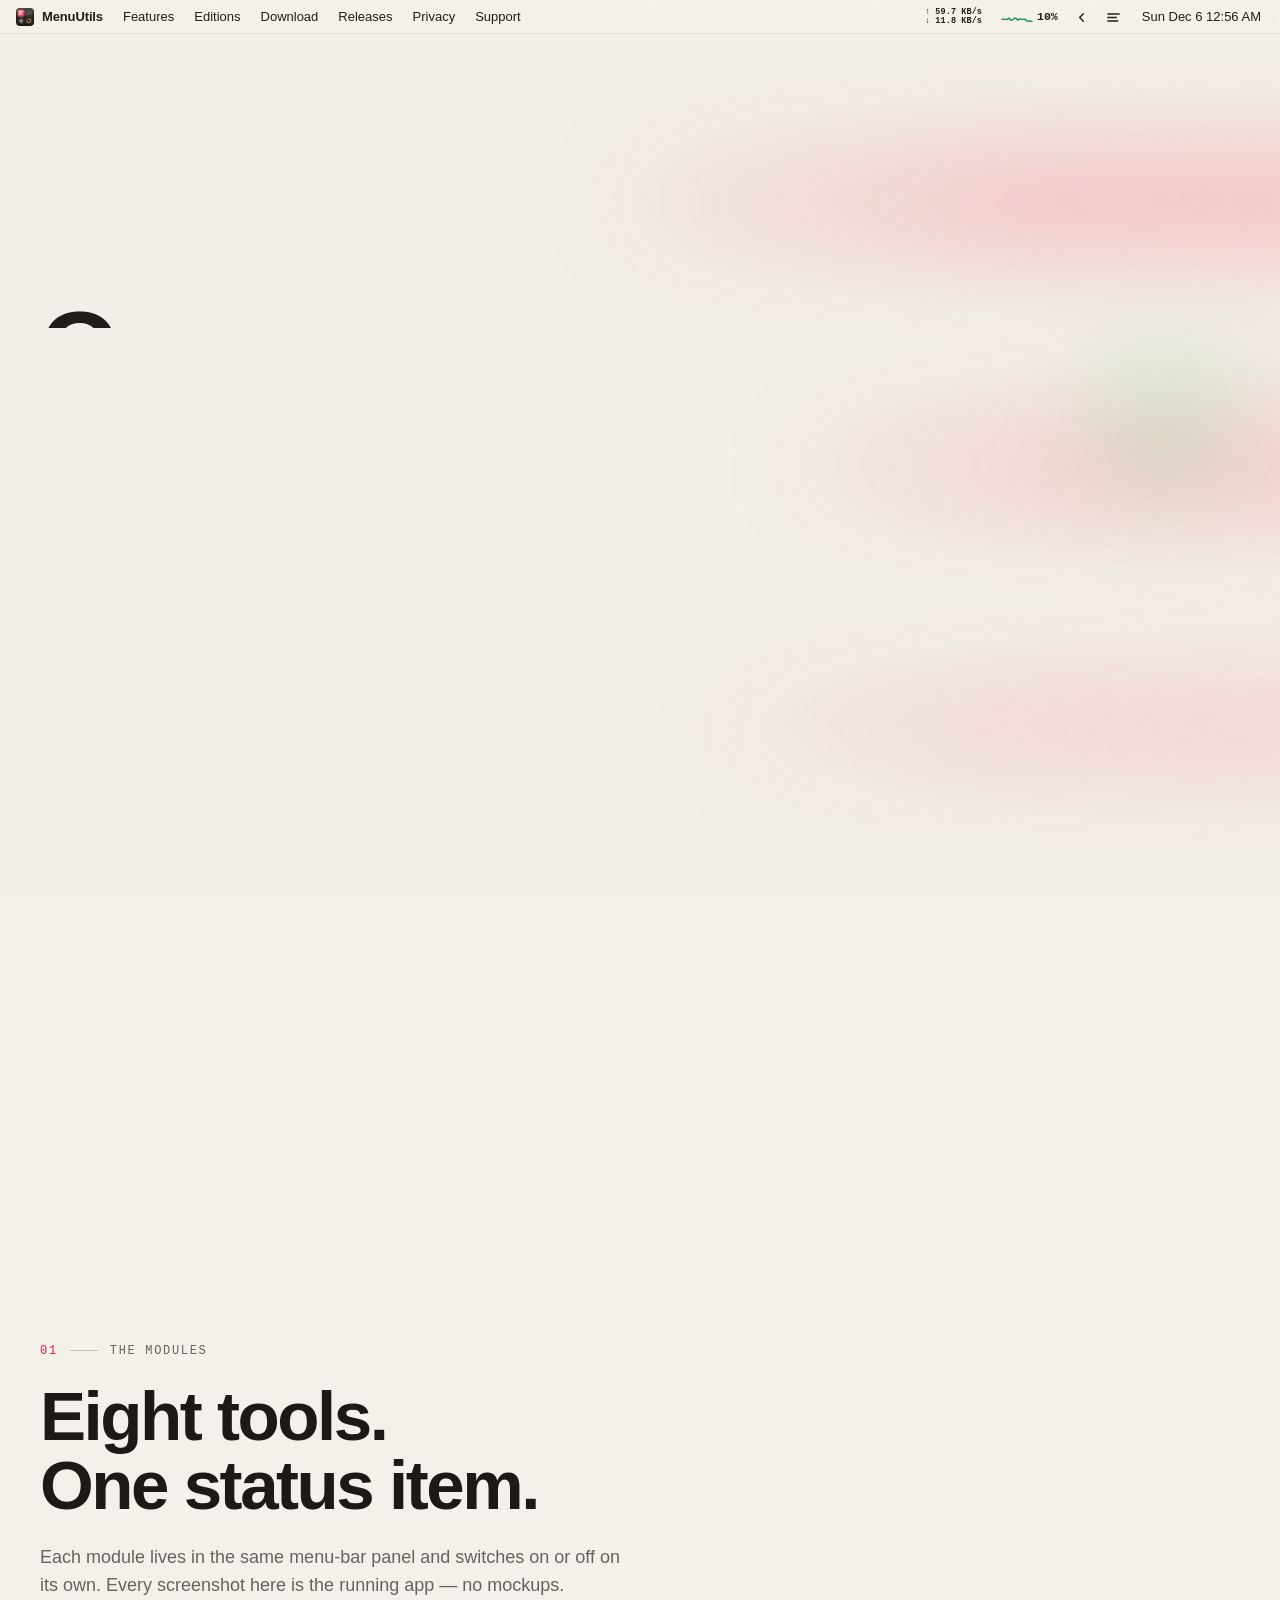
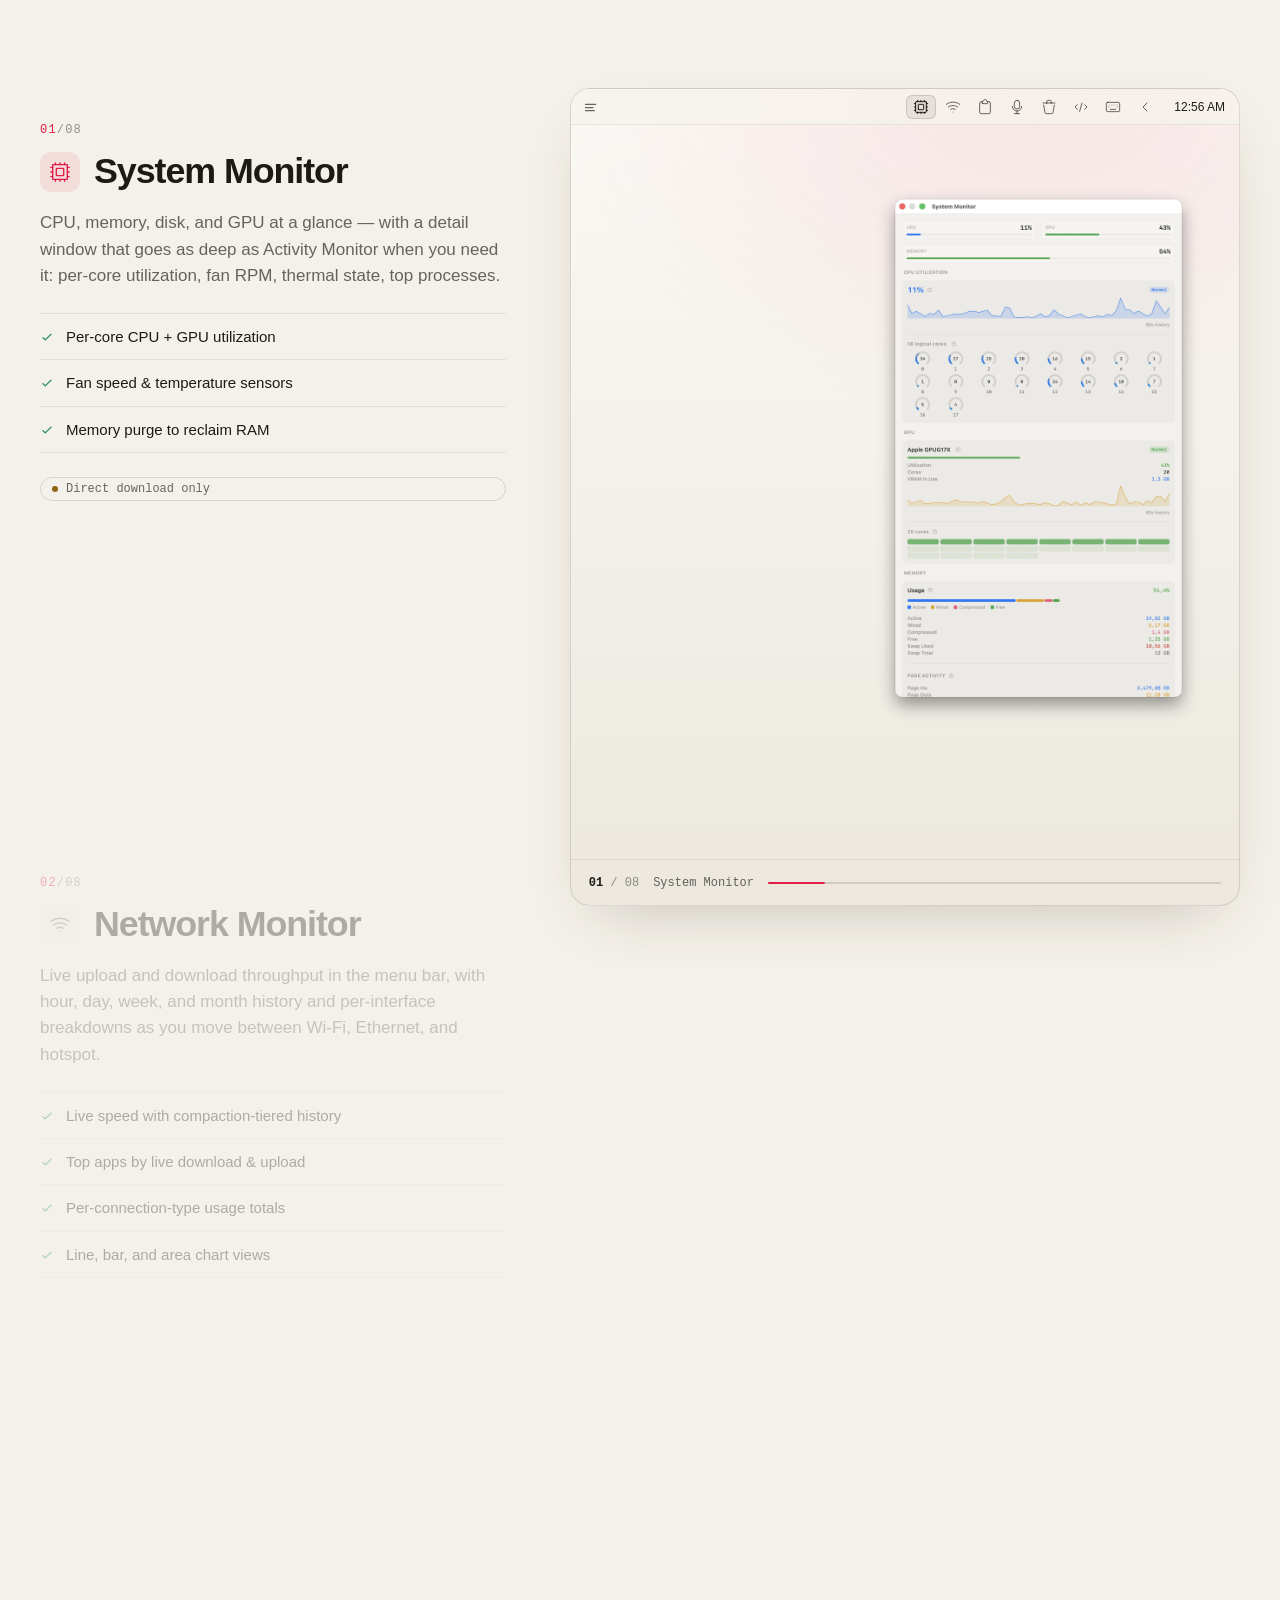
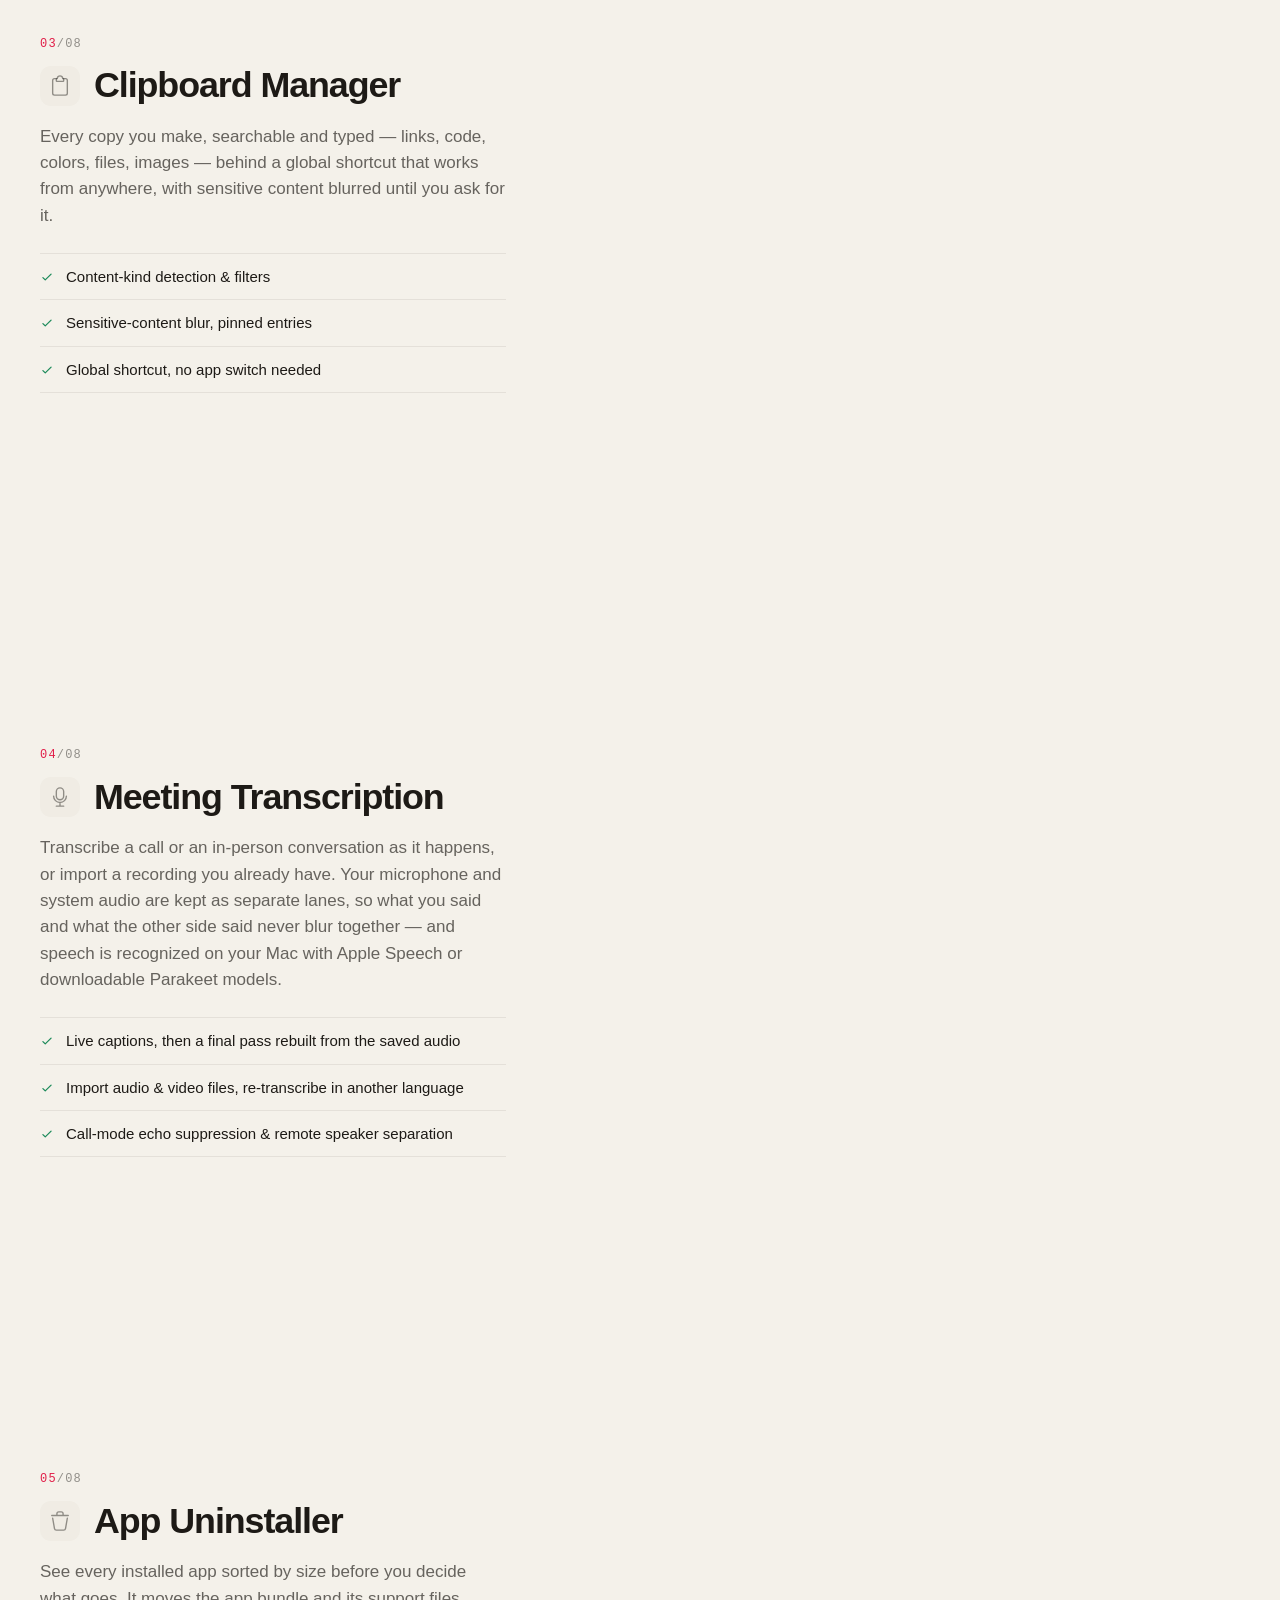
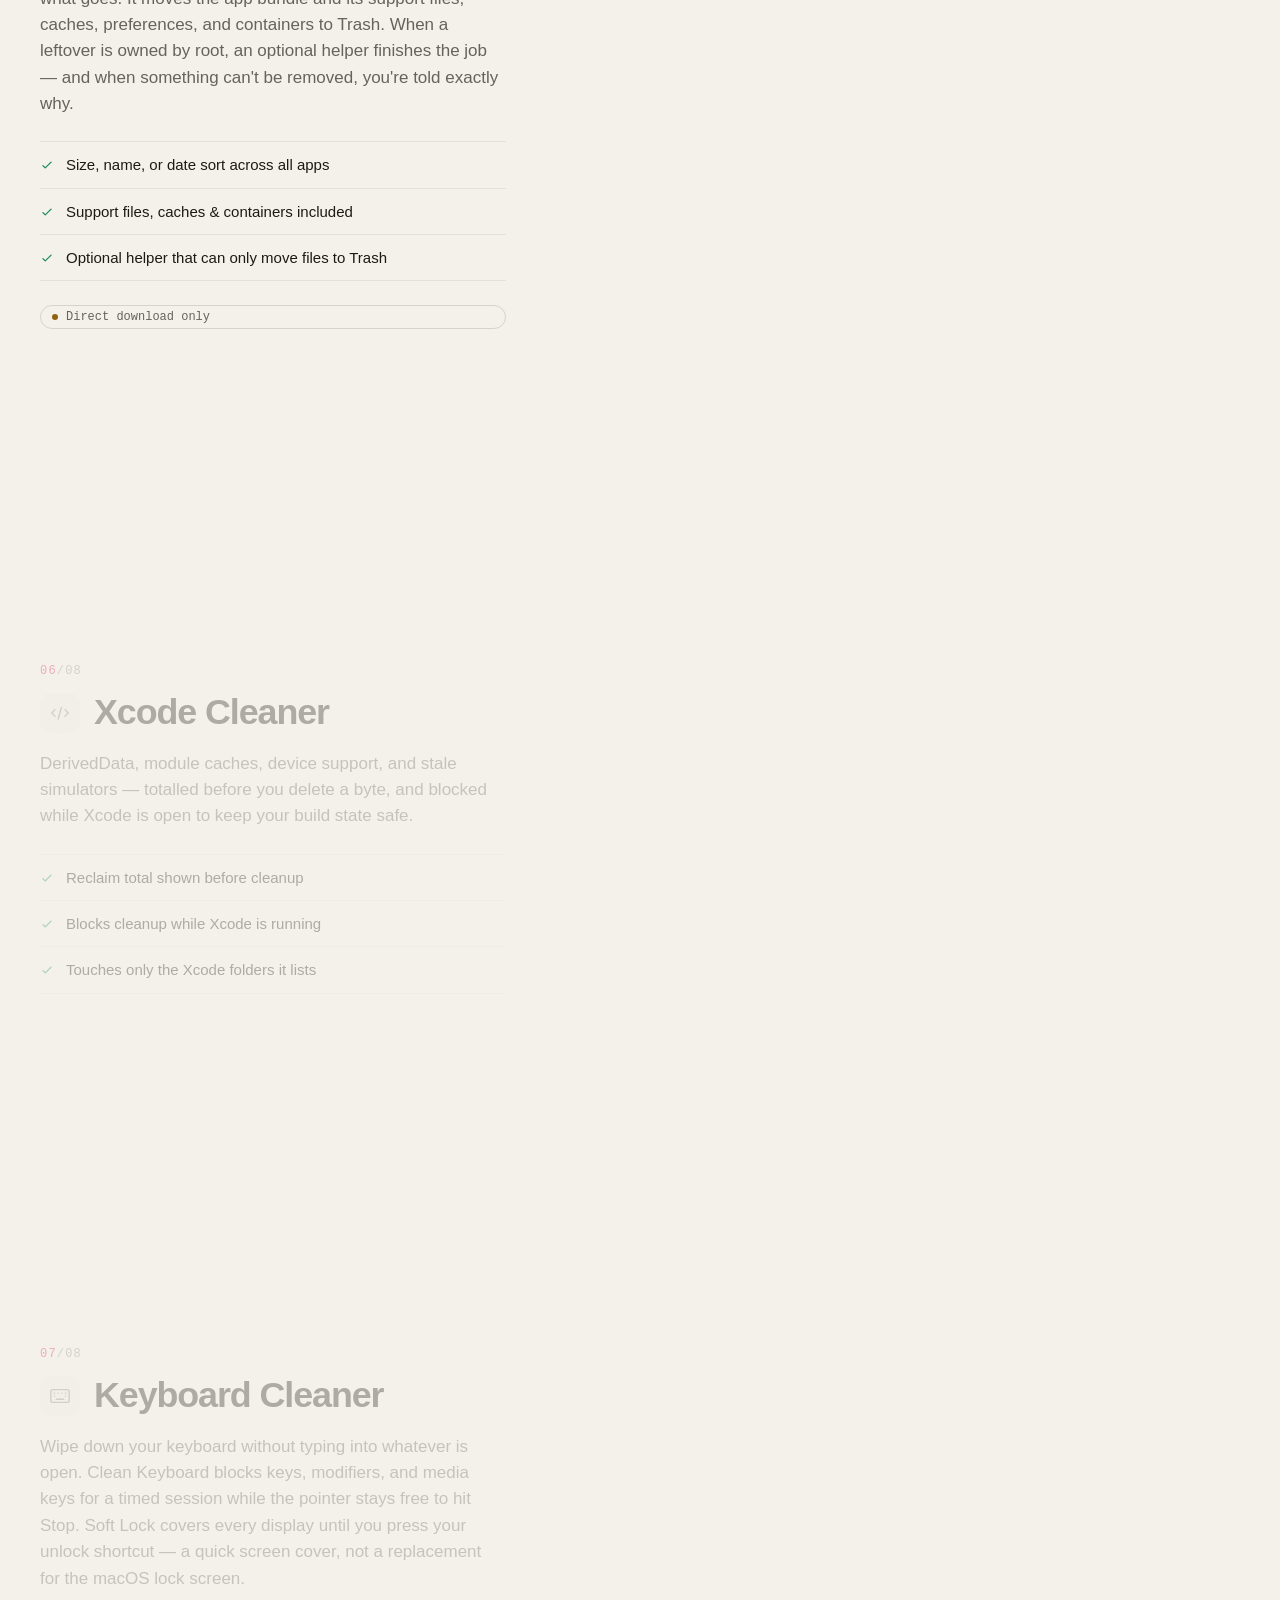
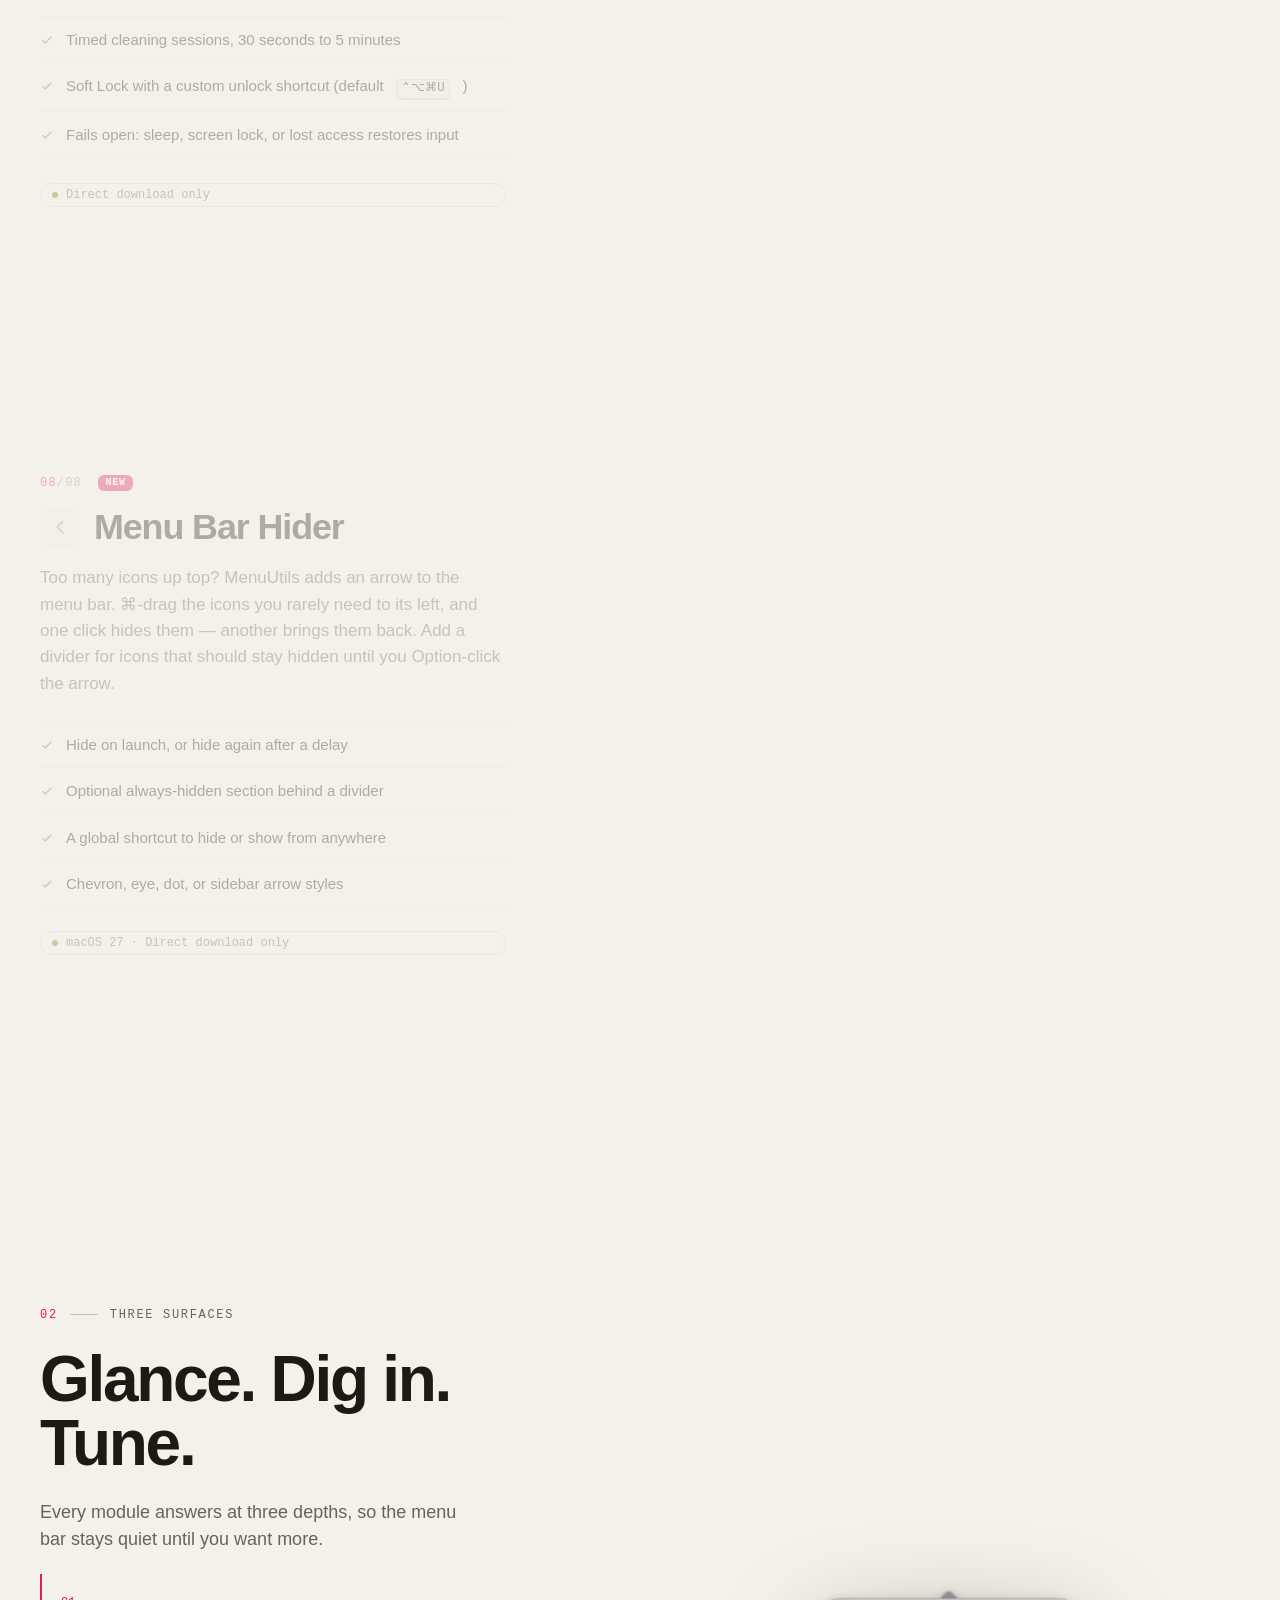
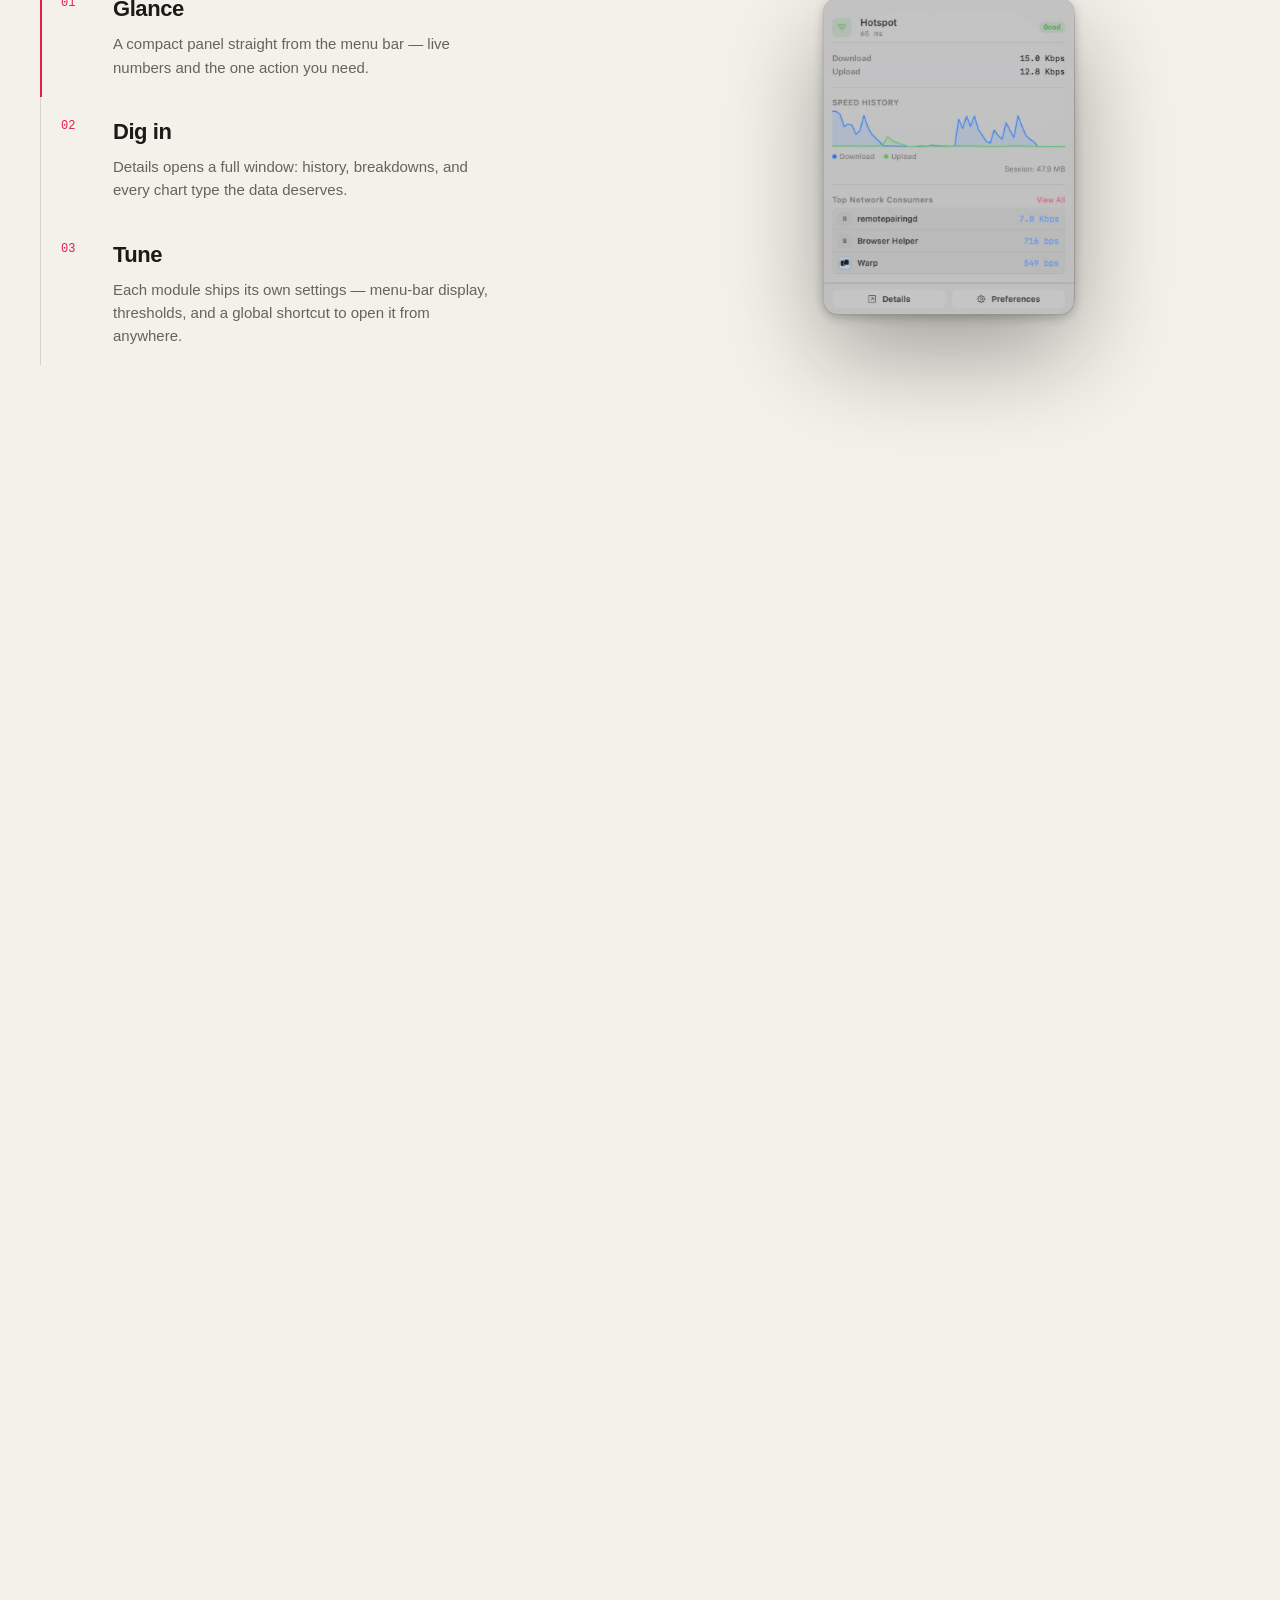
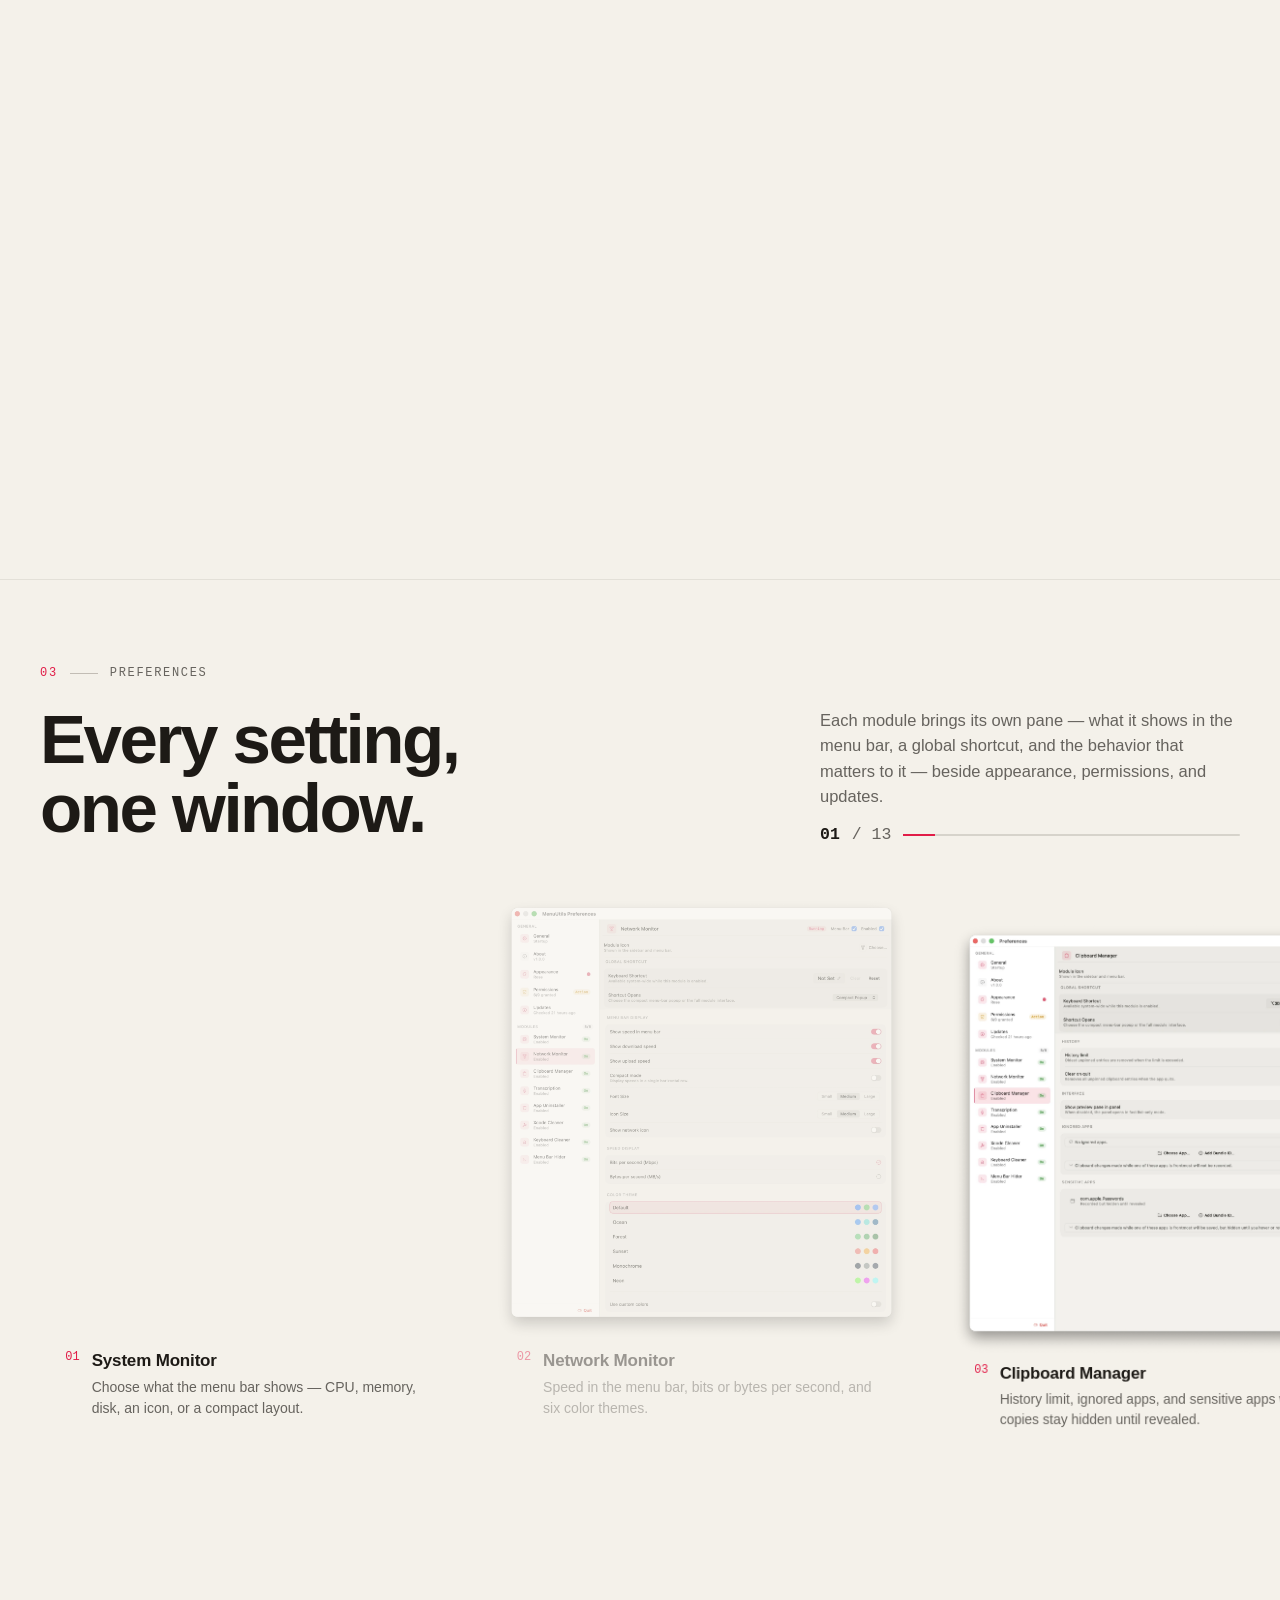
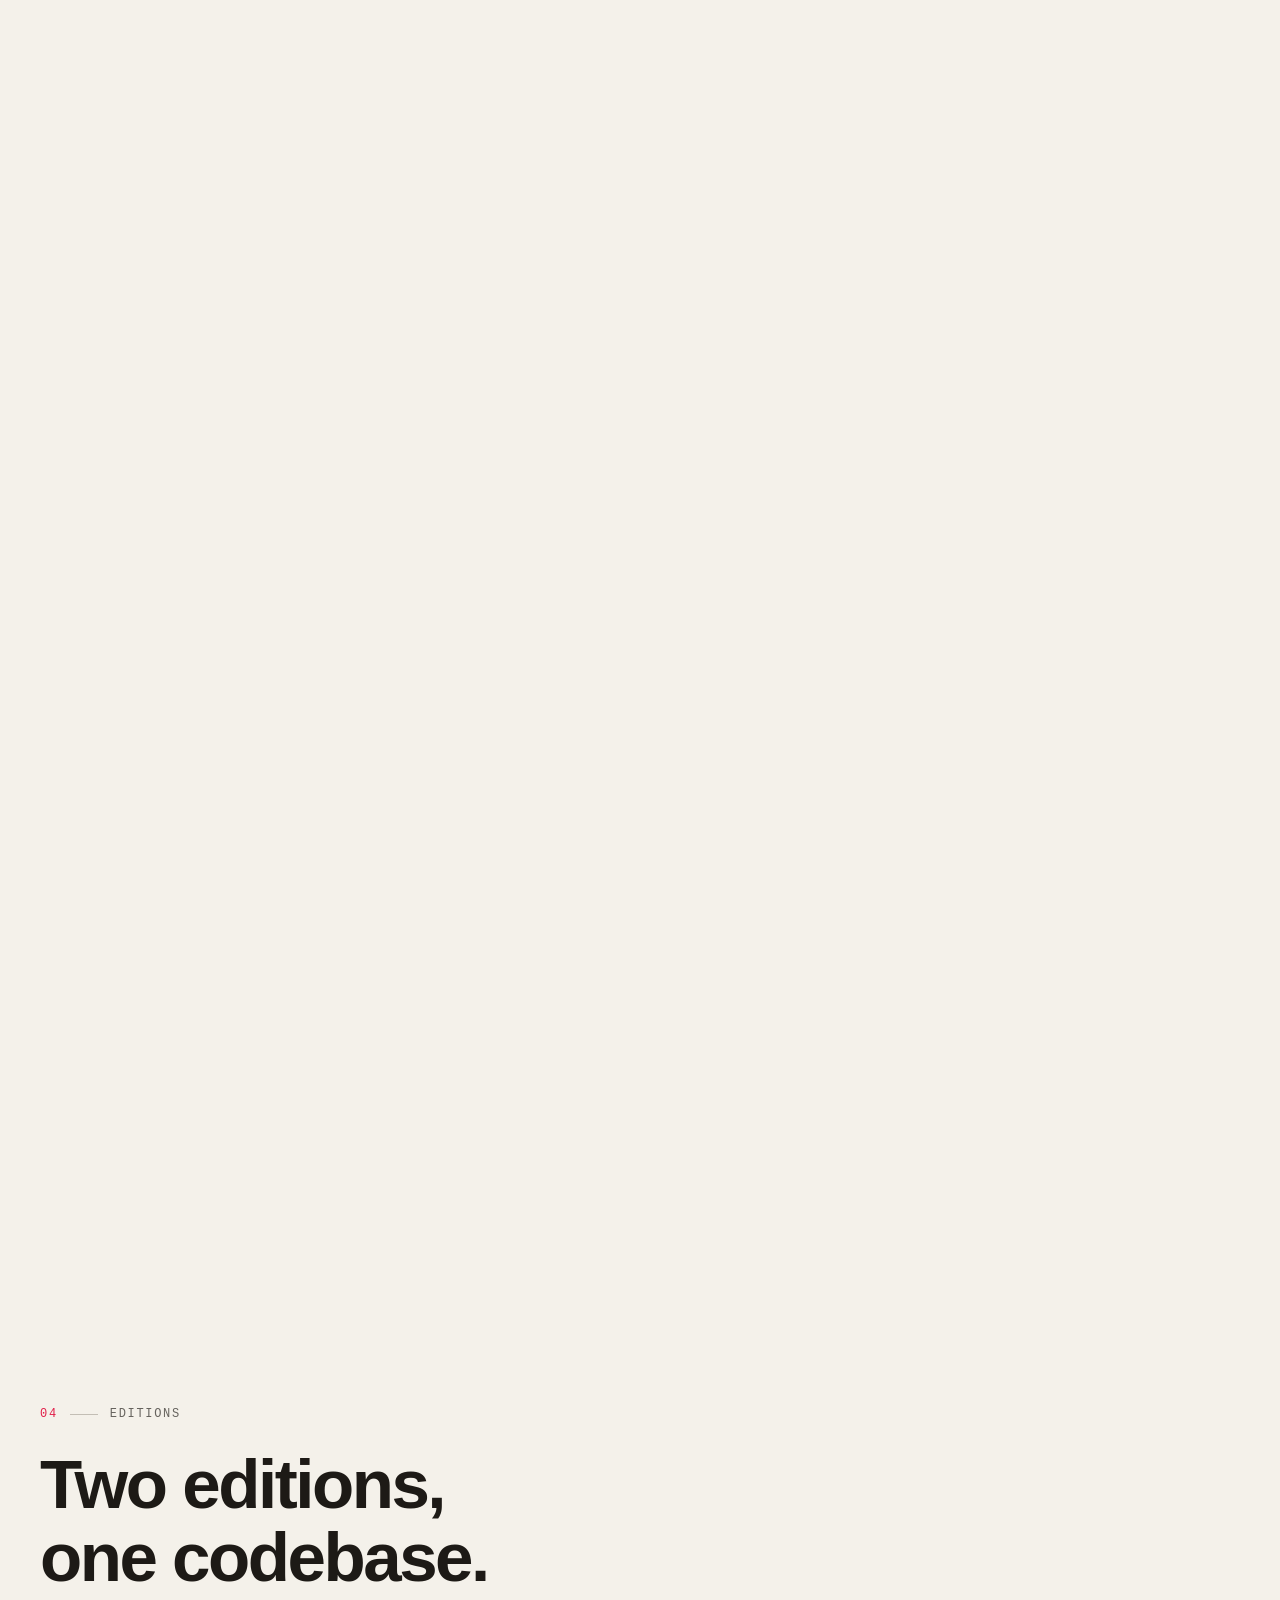
==== index.html @ 5f997b55 "Publish MenuUtils v0.8.4" ====
<!doctype html>
<html lang="en" class="no-js">
<head>
  <meta charset="utf-8">
  <meta name="viewport" content="width=device-width, initial-scale=1">
  <title>MenuUtils — A modular macOS menu-bar utility</title>
  <meta name="description" content="MenuUtils consolidates power-user macOS utilities — system and network monitoring, clipboard history, on-device meeting transcription, app uninstaller, Xcode cleanup, keyboard cleaning, and menu bar icon hiding — into one menu-bar app.">
  <meta name="theme-color" content="#141311" media="(prefers-color-scheme: dark)">
  <meta name="theme-color" content="#f4f1ea" media="(prefers-color-scheme: light)">
  <meta property="og:title" content="MenuUtils: One menu bar. Every utility you reach for.">
  <meta property="og:description" content="A modular macOS menu-bar utility. System monitoring, clipboard history, on-device meeting transcription, app uninstaller, Xcode cleanup, and keyboard cleaning in one app.">
  <meta property="og:type" content="website">
  <meta property="og:url" content="https://menuutils.dogukaan.dev">
  <meta property="og:image" content="https://menuutils.dogukaan.dev/assets/og-image.png?v=3">
  <meta property="og:image:width" content="2400">
  <meta property="og:image:height" content="1260">
  <meta property="og:image:alt" content="MenuUtils: One menu bar. Every utility you reach for. Network and System Monitor panels dropping from the macOS menu bar.">
  <meta name="twitter:card" content="summary_large_image">
  <script>(function(d){var r=d.documentElement;r.classList.remove('no-js');r.classList.add('js');if(!matchMedia('(prefers-reduced-motion: reduce)').matches){r.classList.add('motion');setTimeout(function(){if(!window.__muMotion)r.classList.remove('motion')},2500)}})(document);</script>
  <link rel="stylesheet" href="/assets/style.css">
  <link rel="icon" href="/assets/favicon.svg" type="image/svg+xml">
  <script src="/assets/vendor/gsap/gsap.min.js" defer></script>
  <script src="/assets/vendor/gsap/ScrollTrigger.min.js" defer></script>
  <script src="/assets/vendor/gsap/ScrollToPlugin.min.js" defer></script>
  <script src="/assets/vendor/gsap/SplitText.min.js" defer></script>
  <script src="/assets/vendor/gsap/Flip.min.js" defer></script>
  <script src="/assets/vendor/gsap/ScrambleTextPlugin.min.js" defer></script>
  <script src="/assets/site.js" defer></script>
  <script src="/assets/home.js" defer></script>
</head>
<body class="home">

<!-- Iconoir icon sprite (MIT) — referenced via <use href="#ic-…"> -->
<svg class="icon-sprite" aria-hidden="true" xmlns="http://www.w3.org/2000/svg">
  <symbol id="ic-download" viewBox="0 0 24 24"><path d="M6 20L18 20"/><path d="M12 4V16M12 16L15.5 12.5M12 16L8.5 12.5"/></symbol>
  <symbol id="ic-arrow-right" viewBox="0 0 24 24"><path d="M3 12L21 12M21 12L12.5 3.5M21 12L12.5 20.5"/></symbol>
  <symbol id="ic-arrow-up-right" viewBox="0 0 24 24"><path d="M6 18L18 6M18 6H9M18 6V15"/></symbol>
  <symbol id="ic-shopping-bag" viewBox="0 0 24 24"><path d="M19.2609 9.69589L20.6455 18.6959C20.8319 19.9074 19.8945 21 18.6688 21H5.33122C4.10545 21 3.16809 19.9074 3.35448 18.6959L4.73909 9.69589C4.8892 8.72022 5.7287 8 6.71584 8H17.2842C18.2713 8 19.1108 8.72022 19.2609 9.69589Z"/><path d="M14 5C14 3.89543 13.1046 3 12 3C10.8954 3 10 3.89543 10 5"/></symbol>
  <symbol id="ic-wifi" viewBox="0 0 24 24"><path d="M12 19.51L12.01 19.4989"/><path d="M2 8C8 3.5 16 3.5 22 8"/><path d="M5 12C9 9 15 9 19 12"/><path d="M8.5 15.5C10.7504 14.1 13.2498 14.0996 15.5001 15.5"/></symbol>
  <symbol id="ic-cpu" viewBox="0 0 24 24"><path d="M8 15.4V8.6C8 8.26863 8.26863 8 8.6 8H15.4C15.7314 8 16 8.26863 16 8.6V15.4C16 15.7314 15.7314 16 15.4 16H8.6C8.26863 16 8 15.7314 8 15.4Z"/><path d="M20 4.6V19.4C20 19.7314 19.7314 20 19.4 20H4.6C4.26863 20 4 19.7314 4 19.4V4.6C4 4.26863 4.26863 4 4.6 4H19.4C19.7314 4 20 4.26863 20 4.6Z"/><path d="M17 4V2M12 4V2M7 4V2M7 20V22M12 20V22M17 20V22M20 17H22M20 12H22M20 7H22M4 17H2M4 12H2M4 7H2"/></symbol>
  <symbol id="ic-trash" viewBox="0 0 24 24"><path d="M20 9L18.005 20.3463C17.8369 21.3026 17.0062 22 16.0353 22H7.96474C6.99379 22 6.1631 21.3026 5.99496 20.3463L4 9"/><path d="M21 6L15.375 6M3 6L8.625 6M8.625 6V4C8.625 2.89543 9.52043 2 10.625 2H13.375C14.4796 2 15.375 2.89543 15.375 4V6M8.625 6L15.375 6"/></symbol>
  <symbol id="ic-code" viewBox="0 0 24 24"><path d="M13.5 6L10 18.5"/><path d="M6.5 8.5L3 12L6.5 15.5"/><path d="M17.5 8.5L21 12L17.5 15.5"/></symbol>
  <symbol id="ic-paste-clipboard" viewBox="0 0 24 24"><path d="M8.5 4H6C4.89543 4 4 4.89543 4 6V20C4 21.1046 4.89543 22 6 22H18C19.1046 22 20 21.1046 20 20V6C20 4.89543 19.1046 4 18 4H15.5"/><path d="M8 6.4V4.5C8 4.22386 8.22386 4 8.5 4C8.77614 4 9.00422 3.77604 9.05152 3.50398C9.19968 2.65171 9.77399 1 12 1C14.226 1 14.8003 2.65171 14.9485 3.50398C14.9958 3.77604 15.2239 4 15.5 4C15.7761 4 16 4.22386 16 4.5V6.4C16 6.73137 15.7314 7 15.4 7H8.6C8.26863 7 8 6.73137 8 6.4Z"/></symbol>
  <symbol id="ic-mic" viewBox="0 0 24 24"><rect x="8" y="2" width="8" height="13" rx="4"/><path d="M5 11C5 14.866 8.134 18 12 18C15.866 18 19 14.866 19 11M12 18V22M8 22H16"/></symbol>
  <symbol id="ic-keyboard" viewBox="0 0 24 24"><rect x="2" y="5" width="20" height="14" rx="2"/><path d="M6 9.01L6.01 8.999M10 9.01L10.01 8.999M14 9.01L14.01 8.999M18 9.01L18.01 8.999M6 12.01L6.01 11.999M18 12.01L18.01 11.999M8 15.5H16"/></symbol>
  <symbol id="ic-shield" viewBox="0 0 24 24"><path d="M5 18L3.13036 4.91253C3.05646 4.39524 3.39389 3.91247 3.90398 3.79912L11.5661 2.09641C11.8519 2.03291 12.1481 2.03291 12.4339 2.09641L20.096 3.79912C20.6061 3.91247 20.9435 4.39524 20.8696 4.91252L19 18C18.9293 18.495 18.5 21.5 12 21.5C5.5 21.5 5.07071 18.495 5 18Z"/></symbol>
  <symbol id="ic-check" viewBox="0 0 24 24"><path d="M5 13L9 17L19 7"/></symbol>
  <symbol id="ic-xmark" viewBox="0 0 24 24"><path d="M6.75827 17.2426L12.0009 12M17.2435 6.75736L12.0009 12M12.0009 12L6.75827 6.75736M12.0009 12L17.2435 17.2426"/></symbol>
  <symbol id="ic-copy" viewBox="0 0 24 24"><path d="M19.4 20H9.6C9.26863 20 9 19.7314 9 19.4V9.6C9 9.26863 9.26863 9 9.6 9H19.4C19.7314 9 20 9.26863 20 9.6V19.4C20 19.7314 19.7314 20 19.4 20Z"/><path d="M15 9V4.6C15 4.26863 14.7314 4 14.4 4H4.6C4.26863 4 4 4.26863 4 4.6V14.4C4 14.7314 4.26863 15 4.6 15H9"/></symbol>
  <symbol id="ic-user" viewBox="0 0 24 24"><path d="M5 20V19C5 15.134 8.13401 12 12 12C15.866 12 19 15.134 19 19V20"/><path d="M12 12C14.2091 12 16 10.2091 16 8C16 5.79086 14.2091 4 12 4C9.79086 4 8 5.79086 8 8C8 10.2091 9.79086 12 12 12Z"/></symbol>
  <symbol id="ic-stats" viewBox="0 0 24 24"><path d="M20 20H4V4"/><path d="M4 16.5L12 9L15 12L19.5 7.5"/></symbol>
  <symbol id="ic-eye-closed" viewBox="0 0 24 24"><path d="M19.5 16L17.0248 12.6038M12 17.5V14M4.5 16L6.96895 12.6124M3 8C6.6 16 17.4 16 21 8"/></symbol>
  <symbol id="ic-refresh" viewBox="0 0 24 24"><path d="M21.1679 8C19.6247 4.46819 16.1006 2 11.9999 2C6.81459 2 2.55104 5.94668 2.04932 11"/><path d="M17 8H21.4C21.7314 8 22 7.73137 22 7.4V3"/><path d="M2.88146 16C4.42458 19.5318 7.94874 22 12.0494 22C17.2347 22 21.4983 18.0533 22 13"/><path d="M7.04932 16H2.64932C2.31795 16 2.04932 16.2686 2.04932 16.6V21"/></symbol>
  <symbol id="ic-laptop" viewBox="0 0 24 24"><path d="M3.2 14.2222V4C3.2 2.89543 4.09543 2 5.2 2H18.8C19.9046 2 20.8 2.89543 20.8 4V14.2222M3.2 14.2222H20.8M3.2 14.2222L1.71969 19.4556C1.35863 20.7321 2.31762 22 3.64418 22H20.3558C21.6824 22 22.6414 20.7321 22.2803 19.4556L20.8 14.2222"/><path d="M11 19L13 19"/></symbol>
  <symbol id="ic-lock" viewBox="0 0 24 24"><path d="M16 12H17.4C17.7314 12 18 12.2686 18 12.6V19.4C18 19.7314 17.7314 20 17.4 20H6.6C6.26863 20 6 19.7314 6 19.4V12.6C6 12.2686 6.26863 12 6.6 12H8M16 12V8C16 6.66667 15.2 4 12 4C8.8 4 8 6.66667 8 8V12M16 12H8"/></symbol>
  <symbol id="ic-hider" viewBox="0 0 24 24"><path d="M15 6L9 12L15 18"/></symbol>
  <symbol id="ic-cloud" viewBox="0 0 24 24"><path d="M12 5C9.1 5 6.8 7.2 6.6 10.1C4.5 10.4 3 12.2 3 14.3C3 16.6 4.9 18.5 7.2 18.5H16.8C19.1 18.5 21 16.6 21 14.3C21 12.1 19.4 10.4 17.3 10.1C17.1 7.3 14.8 5 12 5Z"/></symbol>
  <symbol id="ic-bluetooth" viewBox="0 0 24 24"><path d="M7 7L17 17L12 22V2L17 7L7 17"/></symbol>
  <symbol id="ic-music" viewBox="0 0 24 24"><path d="M9 18V5L21 3V16"/><circle cx="6" cy="18" r="3"/><circle cx="18" cy="16" r="3"/></symbol>
  <symbol id="ic-chat" viewBox="0 0 24 24"><path d="M3 20V6C3 4.9 3.9 4 5 4H19C20.1 4 21 4.9 21 6V16C21 17.1 20.1 18 19 18H7L3 20Z"/></symbol>
  <symbol id="ic-timer" viewBox="0 0 24 24"><circle cx="12" cy="13" r="8"/><path d="M12 9V13L14.5 15.5M9 2H15"/></symbol>
  <symbol id="ic-battery" viewBox="0 0 24 24"><rect x="2" y="7" width="17" height="10" rx="2.5"/><path d="M22 10.5V13.5"/><path d="M5.5 10.5H12.5V13.5H5.5Z" fill="currentColor"/></symbol>
  <symbol id="ic-menu-glyph" viewBox="0 0 24 24"><path d="M4 7H20M4 12H16M4 17H18"/></symbol>
</svg>

<header class="menubar">
  <div class="menubar-inner">
    <a class="mb-brand" href="/"><svg class="brand-mark" viewBox="100 100 824 824" aria-hidden="true"><defs><linearGradient id="muBg" x1="0" y1="0" x2="0" y2="1"><stop offset="0" stop-color="#2a2824"/><stop offset="1" stop-color="#141311"/></linearGradient><linearGradient id="muCoral" x1="0" y1="0" x2="1" y2="1"><stop offset="0" stop-color="#fb7185"/><stop offset="1" stop-color="#e11d48"/></linearGradient><linearGradient id="muSheen" x1="0" y1="0" x2="0" y2="1"><stop offset="0" stop-color="#fff" stop-opacity=".14"/><stop offset=".5" stop-color="#fff" stop-opacity="0"/></linearGradient></defs><rect x="100" y="100" width="824" height="824" rx="185" fill="url(#muBg)"/><rect x="176" y="176" width="320" height="320" rx="72" fill="url(#muCoral)"/><g fill="#fff"><rect x="236" y="262" width="180" height="30" rx="15"/><rect x="236" y="320" width="140" height="30" rx="15" opacity=".85"/><rect x="236" y="378" width="160" height="30" rx="15" opacity=".7"/></g><rect x="528" y="176" width="320" height="320" rx="72" fill="rgba(255,246,236,.08)" stroke="rgba(255,246,236,.10)" stroke-width="3"/><polyline points="578,400 630,360 676,380 724,300 798,330" fill="none" stroke="#4cc38a" stroke-width="20" stroke-linecap="round" stroke-linejoin="round"/><rect x="176" y="528" width="320" height="320" rx="72" fill="rgba(255,246,236,.08)" stroke="rgba(255,246,236,.10)" stroke-width="3"/><g fill="#f5f0e9" opacity=".8"><rect x="236" y="650" width="26" height="76" rx="13"/><rect x="284" y="610" width="26" height="156" rx="13"/><rect x="332" y="580" width="26" height="216" rx="13"/><rect x="380" y="630" width="26" height="116" rx="13"/></g><rect x="528" y="528" width="320" height="320" rx="72" fill="rgba(255,246,236,.08)" stroke="rgba(255,246,236,.10)" stroke-width="3"/><circle cx="688" cy="688" r="86" fill="none" stroke="rgba(245,240,233,.16)" stroke-width="30"/><path d="M688 602 A86 86 0 1 1 602 688" fill="none" stroke="#e0a83a" stroke-width="30" stroke-linecap="round"/><rect x="100" y="100" width="824" height="824" rx="185" fill="url(#muSheen)"/><rect x="101.5" y="101.5" width="821" height="821" rx="183.5" fill="none" stroke="rgba(255,255,255,.14)" stroke-width="3"/></svg><span>MenuUtils</span></a>
    <nav class="mb-menu" aria-label="Primary">
      <a href="/#features">Features</a>
      <a href="/#editions">Editions</a>
      <a href="/#download">Download</a>
      <a href="/releases">Releases</a>
      <a href="/privacy">Privacy</a>
      <a href="/support">Support</a>
    </nav>
    <div class="mb-status">
      <span class="mb-item mb-net" aria-hidden="true"><span>↑ <b data-readout="up">11.7</b> KB/s</span><span>↓ <b data-readout="down">15.8</b> KB/s</span></span>
      <span class="mb-item mb-cpu" aria-hidden="true"><svg class="mb-spark" viewBox="0 0 30 14" preserveAspectRatio="none"><polyline data-spark points="0,10 30,10"/></svg><span><b data-readout="cpu">22</b>%</span></span>
      <button class="mb-item mb-hider" type="button" aria-pressed="false" aria-label="Hide menu bar icons" title="Hide menu bar icons"><svg class="icon" viewBox="0 0 24 24" aria-hidden="true"><use href="#ic-hider"/></svg></button>
      <button class="mb-item mb-toggle" type="button" aria-expanded="false" aria-controls="mb-pop"><svg class="icon" viewBox="0 0 24 24" aria-hidden="true"><use href="#ic-menu-glyph"/></svg><span class="mb-toggle-label">Menu</span><span class="visually-hidden">Open the MenuUtils menu</span></button>
      <span class="mb-item mb-clock" data-clock aria-hidden="true">Tue 6 Oct 09:41</span>
    </div>
  </div>
  <div class="mb-pop" id="mb-pop" hidden>
    <div class="mb-pop-head">
      <svg class="brand-mark" viewBox="100 100 824 824" aria-hidden="true"><rect x="100" y="100" width="824" height="824" rx="185" fill="url(#muBg)"/><rect x="176" y="176" width="320" height="320" rx="72" fill="url(#muCoral)"/><g fill="#fff"><rect x="236" y="262" width="180" height="30" rx="15"/><rect x="236" y="320" width="140" height="30" rx="15" opacity=".85"/><rect x="236" y="378" width="160" height="30" rx="15" opacity=".7"/></g><rect x="528" y="176" width="320" height="320" rx="72" fill="rgba(255,246,236,.08)" stroke="rgba(255,246,236,.10)" stroke-width="3"/><polyline points="578,400 630,360 676,380 724,300 798,330" fill="none" stroke="#4cc38a" stroke-width="20" stroke-linecap="round" stroke-linejoin="round"/><rect x="176" y="528" width="320" height="320" rx="72" fill="rgba(255,246,236,.08)" stroke="rgba(255,246,236,.10)" stroke-width="3"/><g fill="#f5f0e9" opacity=".8"><rect x="236" y="650" width="26" height="76" rx="13"/><rect x="284" y="610" width="26" height="156" rx="13"/><rect x="332" y="580" width="26" height="216" rx="13"/><rect x="380" y="630" width="26" height="116" rx="13"/></g><rect x="528" y="528" width="320" height="320" rx="72" fill="rgba(255,246,236,.08)" stroke="rgba(255,246,236,.10)" stroke-width="3"/><circle cx="688" cy="688" r="86" fill="none" stroke="rgba(245,240,233,.16)" stroke-width="30"/><path d="M688 602 A86 86 0 1 1 602 688" fill="none" stroke="#e0a83a" stroke-width="30" stroke-linecap="round"/><rect x="100" y="100" width="824" height="824" rx="185" fill="url(#muSheen)"/><rect x="101.5" y="101.5" width="821" height="821" rx="183.5" fill="none" stroke="rgba(255,255,255,.14)" stroke-width="3"/></svg>
      <div><strong>MenuUtils</strong><span>8 modules, 1 status item</span></div>
      <span class="status-pill">Running</span>
    </div>
    <p class="mb-pop-label">Modules</p>
    <ul class="mb-pop-modules">
      <li><a href="/#m-system"><span class="chip"><svg class="icon" viewBox="0 0 24 24" aria-hidden="true"><use href="#ic-cpu"/></svg></span>System Monitor<span class="switch" aria-hidden="true"></span></a></li>
      <li><a href="/#m-network"><span class="chip"><svg class="icon" viewBox="0 0 24 24" aria-hidden="true"><use href="#ic-wifi"/></svg></span>Network Monitor<span class="switch" aria-hidden="true"></span></a></li>
      <li><a href="/#m-clipboard"><span class="chip"><svg class="icon" viewBox="0 0 24 24" aria-hidden="true"><use href="#ic-paste-clipboard"/></svg></span>Clipboard Manager<span class="switch" aria-hidden="true"></span></a></li>
      <li><a href="/#m-transcription"><span class="chip"><svg class="icon" viewBox="0 0 24 24" aria-hidden="true"><use href="#ic-mic"/></svg></span>Meeting Transcription<span class="switch" aria-hidden="true"></span></a></li>
      <li><a href="/#m-uninstaller"><span class="chip"><svg class="icon" viewBox="0 0 24 24" aria-hidden="true"><use href="#ic-trash"/></svg></span>App Uninstaller<span class="switch" aria-hidden="true"></span></a></li>
      <li><a href="/#m-xcode"><span class="chip"><svg class="icon" viewBox="0 0 24 24" aria-hidden="true"><use href="#ic-code"/></svg></span>Xcode Cleaner<span class="switch" aria-hidden="true"></span></a></li>
      <li><a href="/#m-keyboard"><span class="chip"><svg class="icon" viewBox="0 0 24 24" aria-hidden="true"><use href="#ic-keyboard"/></svg></span>Keyboard Cleaner<span class="switch" aria-hidden="true"></span></a></li>
      <li><a href="/#m-hider"><span class="chip"><svg class="icon" viewBox="0 0 24 24" aria-hidden="true"><use href="#ic-hider"/></svg></span>Menu Bar Hider<span class="switch" aria-hidden="true"></span></a></li>
    </ul>
    <p class="mb-pop-label">Site</p>
    <ul class="mb-pop-links">
      <li><a href="/#preferences">Preferences</a></li>
      <li><a href="/#editions">Editions</a></li>
      <li><a href="/releases">Release notes</a></li>
      <li><a href="/privacy">Privacy</a></li>
      <li><a href="/support">Support</a></li>
    </ul>
    <div class="mb-pop-foot">
      <a class="btn btn-primary btn-block" data-release-download href="https://github.com/darkbringer1/menuutils/releases/download/v0.8.4/MenuUtils-0.8.4.dmg"><svg class="icon" viewBox="0 0 24 24" aria-hidden="true"><use href="#ic-download"/></svg> Download for Mac</a>
    </div>
  </div>
</header>

<main>

<!-- Hero -->
<section class="hero" aria-labelledby="hero-title">
  <div class="hero-atmos" aria-hidden="true">
    <span class="atmos-bar atmos-bar-1"></span>
    <span class="atmos-bar atmos-bar-2"></span>
    <span class="atmos-bar atmos-bar-3"></span>
    <span class="atmos-dot"></span>
  </div>
  <div class="container hero-grid">
    <div class="hero-copy">
      <div class="hero-lockup" data-hero>
        <svg class="hero-icon" viewBox="100 100 824 824" aria-hidden="true"><defs><linearGradient id="heroBg" x1="0" y1="0" x2="0" y2="1"><stop offset="0" stop-color="#2a2824"/><stop offset="1" stop-color="#141311"/></linearGradient><linearGradient id="heroCoral" x1="0" y1="0" x2="1" y2="1"><stop offset="0" stop-color="#fb7185"/><stop offset="1" stop-color="#e11d48"/></linearGradient><linearGradient id="heroSheen" x1="0" y1="0" x2="0" y2="1"><stop offset="0" stop-color="#fff" stop-opacity=".14"/><stop offset=".5" stop-color="#fff" stop-opacity="0"/></linearGradient></defs><rect x="100" y="100" width="824" height="824" rx="185" fill="url(#heroBg)"/><rect x="176" y="176" width="320" height="320" rx="72" fill="url(#heroCoral)"/><g fill="#fff"><rect x="236" y="262" width="180" height="30" rx="15"/><rect x="236" y="320" width="140" height="30" rx="15" opacity=".85"/><rect x="236" y="378" width="160" height="30" rx="15" opacity=".7"/></g><rect x="528" y="176" width="320" height="320" rx="72" fill="rgba(255,246,236,.08)" stroke="rgba(255,246,236,.10)" stroke-width="3"/><polyline points="578,400 630,360 676,380 724,300 798,330" fill="none" stroke="#4cc38a" stroke-width="20" stroke-linecap="round" stroke-linejoin="round"/><rect x="176" y="528" width="320" height="320" rx="72" fill="rgba(255,246,236,.08)" stroke="rgba(255,246,236,.10)" stroke-width="3"/><g fill="#f5f0e9" opacity=".8"><rect x="236" y="650" width="26" height="76" rx="13"/><rect x="284" y="610" width="26" height="156" rx="13"/><rect x="332" y="580" width="26" height="216" rx="13"/><rect x="380" y="630" width="26" height="116" rx="13"/></g><rect x="528" y="528" width="320" height="320" rx="72" fill="rgba(255,246,236,.08)" stroke="rgba(255,246,236,.10)" stroke-width="3"/><circle cx="688" cy="688" r="86" fill="none" stroke="rgba(245,240,233,.16)" stroke-width="30"/><path d="M688 602 A86 86 0 1 1 602 688" fill="none" stroke="#e0a83a" stroke-width="30" stroke-linecap="round"/><rect x="100" y="100" width="824" height="824" rx="185" fill="url(#heroSheen)"/><rect x="101.5" y="101.5" width="821" height="821" rx="183.5" fill="none" stroke="rgba(255,255,255,.14)" stroke-width="3"/></svg>
        <div class="hero-lockup-text">
          <p class="hero-app-name">MenuUtils</p>
          <p class="kicker"><span class="live-dot"></span> A menu bar platform for macOS</p>
        </div>
      </div>
      <h1 id="hero-title" class="display" data-hero-title>One menu bar. <span class="accent">Every utility</span> you reach for.</h1>
      <p class="lede" data-hero>MenuUtils folds the power-user tools you keep open all day — system and network monitoring, clipboard history, on-device meeting transcription, app and Xcode cleanup, a keyboard cleaning mode, and a menu bar hider — into one calm, native menu-bar app.</p>
      <div class="cta-row" data-hero>
        <a class="btn btn-primary btn-lg" data-magnetic data-release-download href="https://github.com/darkbringer1/menuutils/releases/download/v0.8.4/MenuUtils-0.8.4.dmg"><svg class="icon" viewBox="0 0 24 24" aria-hidden="true"><use href="#ic-download"/></svg> Download for Mac</a>
        <a class="btn btn-ghost btn-lg" href="#features">See what's inside <svg class="icon" viewBox="0 0 24 24" aria-hidden="true"><use href="#ic-arrow-right"/></svg></a>
      </div>
      <p class="spec-line" data-hero>macOS 26.0 or later <i></i> Apple Silicon <i></i> Notarized by Apple</p>
    </div>

    <div class="hero-stage" data-hero-stage>
      <div class="hero-shot">
        <img src="/assets/screenshots/hero-stacked-modules.png" alt="MenuUtils menu bar panel with App Uninstaller, Xcode Cleaner, and Keyboard Cleaner stacked in a single dropdown" width="824" height="1230" loading="eager" fetchpriority="high" data-zoomable>
      </div>
      <div class="readout readout-a" data-float="1.2" aria-hidden="true"><span class="readout-k">Apps scanned</span><span class="readout-v">58</span></div>
      <div class="readout readout-b" data-float="-1.6" aria-hidden="true"><span class="readout-k">Reclaimable</span><span class="readout-v readout-warn">90.52 GB</span></div>
      <div class="readout readout-c" data-float="0.9" aria-hidden="true"><span class="readout-k">Soft Lock</span><span class="readout-v"><kbd>⌃</kbd><kbd>⌥</kbd><kbd>⌘</kbd><kbd>U</kbd></span></div>
    </div>
  </div>

  <div class="container">
    <dl class="facts" data-hero>
      <div><dt>Modules</dt><dd data-scramble="08">08</dd></div>
      <div><dt>Accounts</dt><dd data-scramble="00">00</dd></div>
      <div><dt>Telemetry</dt><dd data-scramble="00">00</dd></div>
      <div><dt>Status item</dt><dd data-scramble="01">01</dd></div>
    </dl>
  </div>
</section>

<!-- Modules -->
<section class="modules" id="features" aria-labelledby="modules-title">
  <div class="container">
    <header class="section-head">
      <p class="eyebrow"><span class="sect-no">01</span> The modules</p>
      <h2 id="modules-title" data-split>Eight tools.<br>One status item.</h2>
      <p>Each module lives in the same menu-bar panel and switches on or off on its own. Every screenshot here is the running app — no mockups.</p>
    </header>

    <div class="modules-grid">
      <div class="modules-list">

        <article class="module" id="m-system" data-module="0">
          <p class="module-index"><span>01</span>/08</p>
          <h3 class="module-title"><span class="chip"><svg class="icon" viewBox="0 0 24 24" aria-hidden="true"><use href="#ic-cpu"/></svg></span>System Monitor</h3>
          <p class="module-lede">CPU, memory, disk, and GPU at a glance — with a detail window that goes as deep as Activity Monitor when you need it: per-core utilization, fan RPM, thermal state, top processes.</p>
          <ul class="spec-list">
            <li>Per-core CPU + GPU utilization</li>
            <li>Fan speed &amp; temperature sensors</li>
            <li>Memory purge to reclaim RAM</li>
          </ul>
          <p class="edition-note"><span class="dot dot-warn"></span> Direct download only</p>
          <figure class="module-inline-shot">
            <img src="/assets/screenshots/system-monitor-panel.webp" alt="System Monitor menu bar panel with CPU and GPU history, memory pressure with a Release RAM button, and free disk space" width="824" height="1230" loading="lazy" decoding="async" data-zoomable>
          </figure>
        </article>

        <article class="module" id="m-network" data-module="1">
          <p class="module-index"><span>02</span>/08</p>
          <h3 class="module-title"><span class="chip"><svg class="icon" viewBox="0 0 24 24" aria-hidden="true"><use href="#ic-wifi"/></svg></span>Network Monitor</h3>
          <p class="module-lede">Live upload and download throughput in the menu bar, with hour, day, week, and month history and per-interface breakdowns as you move between Wi-Fi, Ethernet, and hotspot.</p>
          <ul class="spec-list">
            <li>Live speed with compaction-tiered history</li>
            <li>Top apps by live download &amp; upload</li>
            <li>Per-connection-type usage totals</li>
            <li>Line, bar, and area chart views</li>
          </ul>
          <figure class="module-inline-shot">
            <img src="/assets/screenshots/network-monitor-panel.webp" alt="Network Monitor menu bar panel with live download and upload speed on a hotspot, speed history, and the top network consumers" width="824" height="1002" loading="lazy" decoding="async" data-zoomable>
          </figure>
        </article>

        <article class="module" id="m-clipboard" data-module="2">
          <p class="module-index"><span>03</span>/08</p>
          <h3 class="module-title"><span class="chip"><svg class="icon" viewBox="0 0 24 24" aria-hidden="true"><use href="#ic-paste-clipboard"/></svg></span>Clipboard Manager</h3>
          <p class="module-lede">Every copy you make, searchable and typed — links, code, colors, files, images — behind a global shortcut that works from anywhere, with sensitive content blurred until you ask for it.</p>
          <ul class="spec-list">
            <li>Content-kind detection &amp; filters</li>
            <li>Sensitive-content blur, pinned entries</li>
            <li>Global shortcut, no app switch needed</li>
          </ul>
          <figure class="module-inline-shot">
            <img src="/assets/screenshots/clipboard-manager.png" alt="Clipboard Manager panel with searchable history, filters for text, links, email, code, files, images, and cards, a blurred sensitive entry, and a preview of the selected image" width="1960" height="1400" loading="lazy" decoding="async" data-zoomable>
          </figure>
        </article>

        <article class="module" id="m-transcription" data-module="3">
          <p class="module-index"><span>04</span>/08</p>
          <h3 class="module-title"><span class="chip"><svg class="icon" viewBox="0 0 24 24" aria-hidden="true"><use href="#ic-mic"/></svg></span>Meeting Transcription</h3>
          <p class="module-lede">Transcribe a call or an in-person conversation as it happens, or import a recording you already have. Your microphone and system audio are kept as separate lanes, so what you said and what the other side said never blur together — and speech is recognized on your Mac with Apple Speech or downloadable Parakeet models.</p>
          <ul class="spec-list">
            <li>Live captions, then a final pass rebuilt from the saved audio</li>
            <li>Import audio &amp; video files, re-transcribe in another language</li>
            <li>Call-mode echo suppression &amp; remote speaker separation</li>
          </ul>
          <figure class="module-inline-shot">
            <img src="/assets/screenshots/transcription-popover.png" alt="Transcription menu bar panel in Call mode with microphone and system audio both ready, a Start Transcription button, and an on-device processing note" width="824" height="758" loading="lazy" decoding="async" data-zoomable>
          </figure>
        </article>

        <article class="module" id="m-uninstaller" data-module="4">
          <p class="module-index"><span>05</span>/08</p>
          <h3 class="module-title"><span class="chip"><svg class="icon" viewBox="0 0 24 24" aria-hidden="true"><use href="#ic-trash"/></svg></span>App Uninstaller</h3>
          <p class="module-lede">See every installed app sorted by size before you decide what goes. It moves the app bundle and its support files, caches, preferences, and containers to Trash. When a leftover is owned by root, an optional helper finishes the job — and when something can't be removed, you're told exactly why.</p>
          <ul class="spec-list">
            <li>Size, name, or date sort across all apps</li>
            <li>Support files, caches &amp; containers included</li>
            <li>Optional helper that can only move files to Trash</li>
          </ul>
          <p class="edition-note"><span class="dot dot-warn"></span> Direct download only</p>
          <figure class="module-inline-shot">
            <img src="/assets/screenshots/detail-uninstaller.webp" alt="App Uninstaller window listing installed apps sorted by size with filters for size, name, and date" width="2024" height="1824" loading="lazy" decoding="async" data-zoomable>
          </figure>
        </article>

        <article class="module" id="m-xcode" data-module="5">
          <p class="module-index"><span>06</span>/08</p>
          <h3 class="module-title"><span class="chip"><svg class="icon" viewBox="0 0 24 24" aria-hidden="true"><use href="#ic-code"/></svg></span>Xcode Cleaner</h3>
          <p class="module-lede">DerivedData, module caches, device support, and stale simulators — totalled before you delete a byte, and blocked while Xcode is open to keep your build state safe.</p>
          <ul class="spec-list">
            <li>Reclaim total shown before cleanup</li>
            <li>Blocks cleanup while Xcode is running</li>
            <li>Touches only the Xcode folders it lists</li>
          </ul>
          <figure class="module-inline-shot">
            <img src="/assets/screenshots/detail-xcode.webp" alt="Xcode Cleaner window with 68.6 GB reclaimable, folder access, and toggles for Derived Data, Module Cache, and Device Support" width="1744" height="1664" loading="lazy" decoding="async" data-zoomable>
          </figure>
        </article>

        <article class="module" id="m-keyboard" data-module="6">
          <p class="module-index"><span>07</span>/08</p>
          <h3 class="module-title"><span class="chip"><svg class="icon" viewBox="0 0 24 24" aria-hidden="true"><use href="#ic-keyboard"/></svg></span>Keyboard Cleaner</h3>
          <p class="module-lede">Wipe down your keyboard without typing into whatever is open. Clean Keyboard blocks keys, modifiers, and media keys for a timed session while the pointer stays free to hit Stop. Soft Lock covers every display until you press your unlock shortcut — a quick screen cover, not a replacement for the macOS lock screen.</p>
          <ul class="spec-list">
            <li>Timed cleaning sessions, 30 seconds to 5 minutes</li>
            <li>Soft Lock with a custom unlock shortcut (default <kbd>⌃⌥⌘U</kbd>)</li>
            <li>Fails open: sleep, screen lock, or lost access restores input</li>
          </ul>
          <p class="edition-note"><span class="dot dot-warn"></span> Direct download only</p>
          <figure class="module-inline-shot">
            <img src="/assets/screenshots/detail-keyboard.webp" alt="Keyboard Cleaner window with Clean Keyboard and Soft Lock, the unlock shortcut, and cleaning duration" width="1584" height="1584" loading="lazy" decoding="async" data-zoomable>
          </figure>
        </article>

        <article class="module" id="m-hider" data-module="7">
          <p class="module-index"><span>08</span>/08 <span class="new-pill">New</span></p>
          <h3 class="module-title"><span class="chip"><svg class="icon" viewBox="0 0 24 24" aria-hidden="true"><use href="#ic-hider"/></svg></span>Menu Bar Hider</h3>
          <p class="module-lede">Too many icons up top? MenuUtils adds an arrow to the menu bar. ⌘-drag the icons you rarely need to its left, and one click hides them — another brings them back. Add a divider for icons that should stay hidden until you Option-click the arrow.</p>
          <ul class="spec-list">
            <li>Hide on launch, or hide again after a delay</li>
            <li>Optional always-hidden section behind a divider</li>
            <li>A global shortcut to hide or show from anywhere</li>
            <li>Chevron, eye, dot, or sidebar arrow styles</li>
          </ul>
          <p class="edition-note"><span class="dot dot-warn"></span> macOS 27 · Direct download only</p>
          <div class="module-inline-shot module-inline-demo">
            <div class="hider-demo" data-hider-demo="inline" aria-hidden="true">
              <div class="hd-bar">
                <span class="hd-group hd-always"><span class="hd-icons"><svg class="icon" viewBox="0 0 24 24"><use href="#ic-timer"/></svg><svg class="icon" viewBox="0 0 24 24"><use href="#ic-music"/></svg></span></span>
                <span class="hd-divider"></span>
                <span class="hd-group hd-hidden"><span class="hd-icons"><svg class="icon" viewBox="0 0 24 24"><use href="#ic-cloud"/></svg><svg class="icon" viewBox="0 0 24 24"><use href="#ic-chat"/></svg><svg class="icon" viewBox="0 0 24 24"><use href="#ic-bluetooth"/></svg></span></span>
                <span class="hd-arrow"><svg class="icon" viewBox="0 0 24 24"><use href="#ic-hider"/></svg></span>
                <span class="hd-group hd-visible"><span class="hd-icons"><svg class="icon" viewBox="0 0 24 24"><use href="#ic-wifi"/></svg><svg class="icon" viewBox="0 0 24 24"><use href="#ic-battery"/></svg><svg class="icon hd-mu" viewBox="0 0 24 24"><use href="#ic-menu-glyph"/></svg></span><span class="hd-clock">9:41</span></span>
              </div>
              <div class="hd-legend">
                <span><i class="hd-key hd-key-always"></i>Always hidden</span>
                <span><i class="hd-key hd-key-hidden"></i>Hidden</span>
                <span><i class="hd-key hd-key-visible"></i>Visible</span>
              </div>
              <p class="hd-status"><b data-hd-title>All icons shown</b><span data-hd-detail>⌘-drag icons left of the arrow to hide them.</span></p>
              <p class="hd-note">Illustration of Menu Bar Hider</p>
            </div>
          </div>
          <figure class="module-inline-shot">
            <img src="/assets/screenshots/detail-hider.webp" alt="Menu Bar Hider window showing icons shown, a Hide Icons button, hidden and visible app counts, and behavior settings" width="1344" height="1664" loading="lazy" decoding="async" data-zoomable>
          </figure>
        </article>

      </div>

      <div class="stage" aria-label="Module preview">
        <div class="stage-sticky">
          <div class="stage-bar">
            <span class="stage-bar-brand"><svg class="icon" viewBox="0 0 24 24" aria-hidden="true"><use href="#ic-menu-glyph"/></svg></span>
            <div class="stage-icons">
              <button type="button" class="stage-icon is-active" data-target="m-system" aria-label="System Monitor"><svg class="icon" viewBox="0 0 24 24" aria-hidden="true"><use href="#ic-cpu"/></svg></button>
              <button type="button" class="stage-icon" data-target="m-network" aria-label="Network Monitor"><svg class="icon" viewBox="0 0 24 24" aria-hidden="true"><use href="#ic-wifi"/></svg></button>
              <button type="button" class="stage-icon" data-target="m-clipboard" aria-label="Clipboard Manager"><svg class="icon" viewBox="0 0 24 24" aria-hidden="true"><use href="#ic-paste-clipboard"/></svg></button>
              <button type="button" class="stage-icon" data-target="m-transcription" aria-label="Meeting Transcription"><svg class="icon" viewBox="0 0 24 24" aria-hidden="true"><use href="#ic-mic"/></svg></button>
              <button type="button" class="stage-icon" data-target="m-uninstaller" aria-label="App Uninstaller"><svg class="icon" viewBox="0 0 24 24" aria-hidden="true"><use href="#ic-trash"/></svg></button>
              <button type="button" class="stage-icon" data-target="m-xcode" aria-label="Xcode Cleaner"><svg class="icon" viewBox="0 0 24 24" aria-hidden="true"><use href="#ic-code"/></svg></button>
              <button type="button" class="stage-icon" data-target="m-keyboard" aria-label="Keyboard Cleaner"><svg class="icon" viewBox="0 0 24 24" aria-hidden="true"><use href="#ic-keyboard"/></svg></button>
              <button type="button" class="stage-icon" data-target="m-hider" aria-label="Menu Bar Hider"><svg class="icon" viewBox="0 0 24 24" aria-hidden="true"><use href="#ic-hider"/></svg></button>
            </div>
            <span class="stage-bar-clock" data-clock-short aria-hidden="true">09:41</span>
          </div>

          <div class="stage-view">
            <div class="scene scene-system is-active" data-scene="0">
              <figure class="layer layer-back"><img src="/assets/screenshots/detail-system.webp" alt="System Monitor window with CPU, GPU, and memory meters, 18 per-core gauges, GPU utilization and VRAM history, and a memory breakdown" width="1544" height="2524" loading="lazy" decoding="async" data-zoomable></figure>
              <figure class="layer layer-front"><img src="/assets/screenshots/system-monitor-panel.webp" alt="System Monitor menu bar panel with CPU and GPU history, memory pressure with a Release RAM button, and free disk space" width="824" height="1230" loading="lazy" decoding="async" data-zoomable></figure>
            </div>
            <div class="scene scene-network" data-scene="1">
              <figure class="layer layer-back"><img src="/assets/screenshots/detail-network.webp" alt="Network Monitor details window with today's usage broken down by Wi-Fi, Ethernet, cellular, and hotspot" width="1504" height="1408" loading="lazy" decoding="async" data-zoomable></figure>
              <figure class="layer layer-front"><img src="/assets/screenshots/network-monitor-panel.webp" alt="Network Monitor menu bar panel with live download and upload speed on a hotspot, speed history, and the top network consumers" width="824" height="1002" loading="lazy" decoding="async" data-zoomable></figure>
            </div>
            <div class="scene scene-clipboard" data-scene="2">
              <figure class="layer layer-back"><img src="/assets/screenshots/prefs-clipboard-manager.webp" alt="Clipboard Manager settings with a global shortcut, history limit, preview pane, ignored apps, and sensitive apps" width="1600" height="1712" loading="lazy" decoding="async" data-zoomable></figure>
              <figure class="layer layer-front"><img src="/assets/screenshots/clipboard-manager.png" alt="Clipboard Manager panel with searchable history, filters for text, links, email, code, files, images, and cards, a blurred sensitive entry, and a preview of the selected image" width="1960" height="1400" loading="lazy" decoding="async" data-zoomable></figure>
            </div>
            <div class="scene scene-transcription" data-scene="3">
              <figure class="layer layer-back"><img src="/assets/screenshots/prefs-transcription.webp" alt="Transcription settings with In Person and Call modes, language, live caption models, and final transcription models including Apple Speech and Parakeet" width="1600" height="1712" loading="lazy" decoding="async" data-zoomable></figure>
              <figure class="layer layer-front"><img src="/assets/screenshots/transcription-popover.png" alt="Transcription menu bar panel in Call mode with microphone and system audio both ready, a Start Transcription button, and an on-device processing note" width="824" height="758" loading="lazy" decoding="async" data-zoomable></figure>
            </div>
            <div class="scene scene-uninstaller" data-scene="4">
              <figure class="layer layer-back"><img src="/assets/screenshots/prefs-app-uninstaller.webp" alt="App Uninstaller settings showing folder access, optional Full Disk Access and App Management, and the privileged helper" width="1600" height="1712" loading="lazy" decoding="async" data-zoomable></figure>
              <figure class="layer layer-front"><img src="/assets/screenshots/detail-uninstaller.webp" alt="App Uninstaller window listing installed apps sorted by size with filters for size, name, and date" width="2024" height="1824" loading="lazy" decoding="async" data-zoomable></figure>
            </div>
            <div class="scene scene-xcode" data-scene="5">
              <figure class="layer layer-back"><img src="/assets/screenshots/detail-xcode.webp" alt="Xcode Cleaner window with 68.6 GB reclaimable, folder access, and toggles for Derived Data, Module Cache, and Device Support" width="1744" height="1664" loading="lazy" decoding="async" data-zoomable></figure>
              <figure class="layer layer-front"><img src="/assets/screenshots/xcode-cleaner-popover.png" alt="Xcode Cleaner menu bar panel showing 90.52 GB reclaimable across 3 selected targets, with a warning that Xcode is running" width="824" height="512" loading="lazy" decoding="async" data-zoomable></figure>
            </div>
            <div class="scene scene-keyboard" data-scene="6">
              <figure class="layer layer-back"><img src="/assets/screenshots/prefs-keyboard-cleaner.webp" alt="Keyboard Cleaner settings with the secret unlock shortcut, time limits, Accessibility access, and recovery rules" width="1600" height="1712" loading="lazy" decoding="async" data-zoomable></figure>
              <figure class="layer layer-front"><img src="/assets/screenshots/detail-keyboard.webp" alt="Keyboard Cleaner window with Clean Keyboard and Soft Lock, the unlock shortcut, and cleaning duration" width="1584" height="1584" loading="lazy" decoding="async" data-zoomable></figure>
            </div>
            <div class="scene scene-hider" data-scene="7">
              <figure class="layer layer-back"><img src="/assets/screenshots/detail-hider.webp" alt="Menu Bar Hider window showing icons shown, a Hide Icons button, hidden and visible app counts, and behavior settings" width="1344" height="1664" loading="lazy" decoding="async" data-zoomable></figure>
              <div class="layer layer-front layer-demo">
              <div class="hider-demo" data-hider-demo aria-hidden="true">
              <div class="hd-bar">
                <span class="hd-group hd-always"><span class="hd-icons"><svg class="icon" viewBox="0 0 24 24"><use href="#ic-timer"/></svg><svg class="icon" viewBox="0 0 24 24"><use href="#ic-music"/></svg></span></span>
                <span class="hd-divider"></span>
                <span class="hd-group hd-hidden"><span class="hd-icons"><svg class="icon" viewBox="0 0 24 24"><use href="#ic-cloud"/></svg><svg class="icon" viewBox="0 0 24 24"><use href="#ic-chat"/></svg><svg class="icon" viewBox="0 0 24 24"><use href="#ic-bluetooth"/></svg></span></span>
                <span class="hd-arrow"><svg class="icon" viewBox="0 0 24 24"><use href="#ic-hider"/></svg></span>
                <span class="hd-group hd-visible"><span class="hd-icons"><svg class="icon" viewBox="0 0 24 24"><use href="#ic-wifi"/></svg><svg class="icon" viewBox="0 0 24 24"><use href="#ic-battery"/></svg><svg class="icon hd-mu" viewBox="0 0 24 24"><use href="#ic-menu-glyph"/></svg></span><span class="hd-clock">9:41</span></span>
              </div>
              <div class="hd-legend">
                <span><i class="hd-key hd-key-always"></i>Always hidden</span>
                <span><i class="hd-key hd-key-hidden"></i>Hidden</span>
                <span><i class="hd-key hd-key-visible"></i>Visible</span>
              </div>
              <p class="hd-status"><b data-hd-title>All icons shown</b><span data-hd-detail>⌘-drag icons left of the arrow to hide them.</span></p>
              <p class="hd-note">Illustration of Menu Bar Hider</p>
            </div>
              </div>
            </div>
          </div>

          <div class="stage-foot">
            <span class="stage-count"><b data-stage-count>01</b> / 08</span>
            <span class="stage-name" data-stage-name>System Monitor</span>
            <span class="stage-progress" aria-hidden="true"><i data-stage-progress></i></span>
          </div>
        </div>
      </div>
    </div>
  </div>
</section>

<!-- Surfaces -->
<section class="depths" id="surfaces" aria-labelledby="depths-title">
  <div class="container depths-grid">
    <div class="depths-copy">
      <p class="eyebrow"><span class="sect-no">02</span> Three surfaces</p>
      <h2 id="depths-title" data-split>Glance. Dig&nbsp;in. Tune.</h2>
      <p class="depths-intro">Every module answers at three depths, so the menu bar stays quiet until you want more.</p>
      <ol class="depth-steps">
        <li class="is-active" data-step="0">
          <span class="depth-no">01</span>
          <div><h3>Glance</h3><p>A compact panel straight from the menu bar — live numbers and the one action you need.</p></div>
        </li>
        <li data-step="1">
          <span class="depth-no">02</span>
          <div><h3>Dig in</h3><p>Details opens a full window: history, breakdowns, and every chart type the data deserves.</p></div>
        </li>
        <li data-step="2">
          <span class="depth-no">03</span>
          <div><h3>Tune</h3><p>Each module ships its own settings — menu-bar display, thresholds, and a global shortcut to open it from anywhere.</p></div>
        </li>
      </ol>
    </div>
    <div class="depths-stack">
      <figure class="depth depth-prefs"><img src="/assets/screenshots/prefs-network-monitor.webp" alt="Network Monitor settings with menu bar display toggles, font and icon size, speed units, and color themes" width="1600" height="1712" loading="lazy" decoding="async" data-zoomable><figcaption>Preferences</figcaption></figure>
      <figure class="depth depth-detail"><img src="/assets/screenshots/detail-network.webp" alt="Network Monitor details window with today's usage broken down by Wi-Fi, Ethernet, cellular, and hotspot" width="1504" height="1408" loading="lazy" decoding="async" data-zoomable><figcaption>Details window</figcaption></figure>
      <figure class="depth depth-panel"><img src="/assets/screenshots/network-monitor-panel.webp" alt="Network Monitor menu bar panel with live download and upload speed on a hotspot, speed history, and the top network consumers" width="824" height="1002" loading="lazy" decoding="async" data-zoomable><figcaption>Menu bar panel</figcaption></figure>
    </div>
  </div>
</section>

<!-- Preferences -->
<section class="prefs" id="preferences" aria-labelledby="prefs-title">
  <div class="prefs-pin">
    <div class="container prefs-head">
      <div>
        <p class="eyebrow"><span class="sect-no">03</span> Preferences</p>
        <h2 id="prefs-title" data-split>Every setting,<br>one window.</h2>
      </div>
      <div class="prefs-aside">
        <p>Each module brings its own pane — what it shows in the menu bar, a global shortcut, and the behavior that matters to it — beside appearance, permissions, and updates.</p>
        <p class="prefs-count" aria-hidden="true"><b data-pref-count>01</b> / 13 <span class="prefs-progress"><i data-pref-progress></i></span></p>
      </div>
    </div>
    <div class="prefs-track" data-prefs-track>
        <figure class="pref-card">
          <img src="/assets/screenshots/prefs-system-monitor.webp" alt="MenuUtils Preferences, System Monitor pane" width="1600" height="1712" loading="lazy" decoding="async" data-zoomable>
          <figcaption><span class="pref-no">01</span><b>System Monitor</b><span class="pref-desc">Choose what the menu bar shows — CPU, memory, disk, an icon, or a compact layout.</span></figcaption>
        </figure>
        <figure class="pref-card">
          <img src="/assets/screenshots/prefs-network-monitor.webp" alt="MenuUtils Preferences, Network Monitor pane" width="1600" height="1712" loading="lazy" decoding="async" data-zoomable>
          <figcaption><span class="pref-no">02</span><b>Network Monitor</b><span class="pref-desc">Speed in the menu bar, bits or bytes per second, and six color themes.</span></figcaption>
        </figure>
        <figure class="pref-card">
          <img src="/assets/screenshots/prefs-clipboard-manager.webp" alt="MenuUtils Preferences, Clipboard Manager pane" width="1600" height="1712" loading="lazy" decoding="async" data-zoomable>
          <figcaption><span class="pref-no">03</span><b>Clipboard Manager</b><span class="pref-desc">History limit, ignored apps, and sensitive apps whose copies stay hidden until revealed.</span></figcaption>
        </figure>
        <figure class="pref-card">
          <img src="/assets/screenshots/prefs-transcription.webp" alt="MenuUtils Preferences, Transcription pane" width="1600" height="1712" loading="lazy" decoding="async" data-zoomable>
          <figcaption><span class="pref-no">04</span><b>Transcription</b><span class="pref-desc">In-person or call mode, language, and the live and final-pass speech models.</span></figcaption>
        </figure>
        <figure class="pref-card">
          <img src="/assets/screenshots/prefs-app-uninstaller.webp" alt="MenuUtils Preferences, App Uninstaller pane" width="1600" height="1712" loading="lazy" decoding="async" data-zoomable>
          <figcaption><span class="pref-no">05</span><b>App Uninstaller</b><span class="pref-desc">Folder access, optional Full Disk Access and App Management, and the privileged helper.</span></figcaption>
        </figure>
        <figure class="pref-card">
          <img src="/assets/screenshots/prefs-xcode-cleaner.webp" alt="MenuUtils Preferences, Xcode Cleaner pane" width="1600" height="1712" loading="lazy" decoding="async" data-zoomable>
          <figcaption><span class="pref-no">06</span><b>Xcode Cleaner</b><span class="pref-desc">Pick what gets cleaned — DerivedData, module cache, device support, SwiftPM cache, archives, simulators.</span></figcaption>
        </figure>
        <figure class="pref-card">
          <img src="/assets/screenshots/prefs-keyboard-cleaner.webp" alt="MenuUtils Preferences, Keyboard Cleaner pane" width="1600" height="1712" loading="lazy" decoding="async" data-zoomable>
          <figcaption><span class="pref-no">07</span><b>Keyboard Cleaner</b><span class="pref-desc">A secret unlock shortcut, session and Soft Lock time limits, and recovery rules.</span></figcaption>
        </figure>
        <figure class="pref-card">
          <img src="/assets/screenshots/prefs-menubar-hider.webp" alt="MenuUtils Preferences, Menu Bar Hider pane" width="1600" height="1712" loading="lazy" decoding="async" data-zoomable>
          <figcaption><span class="pref-no">08</span><b>Menu Bar Hider</b><span class="pref-desc">Hide on launch, hide again after a delay, and an always-hidden section.</span></figcaption>
        </figure>
        <figure class="pref-card">
          <img src="/assets/screenshots/prefs-appearance.webp" alt="MenuUtils Preferences, Appearance pane" width="1600" height="1712" loading="lazy" decoding="async" data-zoomable>
          <figcaption><span class="pref-no">09</span><b>Appearance</b><span class="pref-desc">Six accent themes or your own, menu bar icon size, and a live preview.</span></figcaption>
        </figure>
        <figure class="pref-card">
          <img src="/assets/screenshots/prefs-permissions.webp" alt="MenuUtils Preferences, Permissions pane" width="1600" height="1712" loading="lazy" decoding="async" data-zoomable>
          <figcaption><span class="pref-no">10</span><b>Permissions</b><span class="pref-desc">Every permission each module uses, its status, and a way straight to System Settings.</span></figcaption>
        </figure>
        <figure class="pref-card">
          <img src="/assets/screenshots/prefs-general.webp" alt="MenuUtils Preferences, General pane" width="1600" height="1712" loading="lazy" decoding="async" data-zoomable>
          <figcaption><span class="pref-no">11</span><b>General</b><span class="pref-desc">Open MenuUtils at login.</span></figcaption>
        </figure>
        <figure class="pref-card">
          <img src="/assets/screenshots/prefs-updates.webp" alt="MenuUtils Preferences, Updates pane" width="1600" height="1712" loading="lazy" decoding="async" data-zoomable>
          <figcaption><span class="pref-no">12</span><b>Updates</b><span class="pref-desc">Sparkle checks once a day in the background, or whenever you ask.</span></figcaption>
        </figure>
        <figure class="pref-card">
          <img src="/assets/screenshots/prefs-about.webp" alt="MenuUtils Preferences, About pane" width="1600" height="1712" loading="lazy" decoding="async" data-zoomable>
          <figcaption><span class="pref-no">13</span><b>About</b><span class="pref-desc">Version, license, and where to get help.</span></figcaption>
        </figure>
    </div>
  </div>
</section>

<!-- Editions -->
<section class="editions" id="editions" aria-labelledby="editions-title">
  <div class="container">
    <header class="section-head">
      <p class="eyebrow"><span class="sect-no">04</span> Editions</p>
      <h2 id="editions-title" data-split>Two editions,<br>one codebase.</h2>
      <p>The direct download is the complete product. The Mac App Store edition is sandboxed and leaves out the modules that need access the sandbox can't grant.</p>
    </header>

    <div class="edition-board">
      <div class="seg" role="group" aria-label="Choose an edition">
        <span class="seg-thumb" aria-hidden="true"></span>
        <button type="button" class="seg-btn" data-edition="direct" aria-pressed="true">Direct download</button>
        <button type="button" class="seg-btn" data-edition="mas" aria-pressed="false">Mac App Store</button>
      </div>

      <div class="edition-cols">
        <div class="edition-col">
          <p class="edition-col-head"><svg class="icon" viewBox="0 0 24 24" aria-hidden="true"><use href="#ic-check"/></svg> Included <b data-count-in>8</b></p>
          <ul class="caps" data-caps="in">
            <li class="cap" data-order="0" data-direct="1" data-mas="0"><span class="chip"><svg class="icon" viewBox="0 0 24 24" aria-hidden="true"><use href="#ic-cpu"/></svg></span><span>System Monitor</span><small>CPU, GPU, sensors, memory purge</small></li>
            <li class="cap" data-order="1" data-direct="1" data-mas="1"><span class="chip"><svg class="icon" viewBox="0 0 24 24" aria-hidden="true"><use href="#ic-wifi"/></svg></span><span>Network Monitor</span><small>Live speed, history, top apps</small></li>
            <li class="cap" data-order="2" data-direct="1" data-mas="1"><span class="chip"><svg class="icon" viewBox="0 0 24 24" aria-hidden="true"><use href="#ic-paste-clipboard"/></svg></span><span>Clipboard Manager</span><small>History &amp; global shortcuts</small></li>
            <li class="cap" data-order="3" data-direct="1" data-mas="1"><span class="chip"><svg class="icon" viewBox="0 0 24 24" aria-hidden="true"><use href="#ic-mic"/></svg></span><span>Meeting Transcription</span><small>Microphone &amp; system audio</small></li>
            <li class="cap" data-order="4" data-direct="1" data-mas="0"><span class="chip"><svg class="icon" viewBox="0 0 24 24" aria-hidden="true"><use href="#ic-trash"/></svg></span><span>App Uninstaller</span><small>Incl. root-owned leftovers</small></li>
            <li class="cap" data-order="5" data-direct="1" data-mas="1"><span class="chip"><svg class="icon" viewBox="0 0 24 24" aria-hidden="true"><use href="#ic-code"/></svg></span><span>Xcode Cleaner</span><small>DerivedData, caches, simulators</small></li>
            <li class="cap" data-order="6" data-direct="1" data-mas="0"><span class="chip"><svg class="icon" viewBox="0 0 24 24" aria-hidden="true"><use href="#ic-keyboard"/></svg></span><span>Keyboard Cleaner</span><small>Cleaning mode &amp; Soft Lock</small></li>
            <li class="cap" data-order="7" data-direct="1" data-mas="0"><span class="chip"><svg class="icon" viewBox="0 0 24 24" aria-hidden="true"><use href="#ic-hider"/></svg></span><span>Menu Bar Hider</span><small>macOS 27 · Hide &amp; reveal icons</small></li>
          </ul>
        </div>
        <div class="edition-col edition-col-out">
          <p class="edition-col-head"><svg class="icon" viewBox="0 0 24 24" aria-hidden="true"><use href="#ic-xmark"/></svg> Not in this edition <b data-count-out>0</b></p>
          <ul class="caps" data-caps="out"></ul>
          <p class="caps-empty">Nothing left out. Every module ships in the direct download.</p>
        </div>
      </div>

      <dl class="edition-facts">
        <div><dt>Updates</dt><dd data-fact="updates" data-direct="Sparkle, in-app" data-mas="Through the App Store">Sparkle, in-app</dd></div>
        <div><dt>Sandboxed</dt><dd data-fact="sandbox" data-direct="No" data-mas="Yes">No</dd></div>
        <div><dt>Notarized</dt><dd data-fact="notarized" data-direct="Yes, and stapled" data-mas="Yes, and stapled">Yes, and stapled</dd></div>
        <div><dt>Availability</dt><dd data-fact="availability" data-direct="Available now" data-mas="Coming soon">Available now</dd></div>
      </dl>
    </div>

    <details class="matrix-details">
      <summary>Full comparison table</summary>
      <div class="table-wrap">
        <table class="matrix">
          <thead>
            <tr><th scope="col">Capability</th><th scope="col">Direct download</th><th scope="col">Mac App Store</th></tr>
          </thead>
          <tbody>
            <tr><th scope="row">System Monitor — CPU, GPU, memory, disk, sensors, memory purge</th><td class="yes">Yes</td><td class="no">No</td></tr>
            <tr><th scope="row">Network Monitor</th><td class="yes">Yes</td><td class="yes">Yes</td></tr>
            <tr><th scope="row">Clipboard Manager &amp; global shortcuts</th><td class="yes">Yes</td><td class="yes">Yes</td></tr>
            <tr><th scope="row">Meeting Transcription — microphone &amp; system audio</th><td class="yes">Yes</td><td class="yes">Yes</td></tr>
            <tr><th scope="row">App Uninstaller &amp; root-owned leftover cleanup</th><td class="yes">Yes</td><td class="no">No</td></tr>
            <tr><th scope="row">Xcode Cleaner</th><td class="yes">Yes</td><td class="yes">Yes</td></tr>
            <tr><th scope="row">Keyboard Cleaner &amp; Soft Lock</th><td class="yes">Yes</td><td class="no">No</td></tr>
            <tr><th scope="row">Menu Bar Hider (macOS 27)</th><td class="yes">Yes</td><td class="no">No</td></tr>
            <tr><th scope="row">Self-update (Sparkle)</th><td class="yes">Yes</td><td class="no">Via App Store</td></tr>
            <tr><th scope="row">Sandboxed</th><td class="no">No</td><td class="yes">Yes</td></tr>
            <tr><th scope="row">Notarized &amp; stapled</th><td class="yes">Yes</td><td class="yes">Yes</td></tr>
          </tbody>
        </table>
      </div>
    </details>
  </div>
</section>

<!-- Privacy -->
<section class="privacy" id="privacy" aria-labelledby="privacy-title">
  <div class="container">
    <p class="eyebrow"><span class="sect-no">05</span> Private by design</p>
    <h2 id="privacy-title" class="privacy-statement" data-words>Your clipboard, your meetings, your keystrokes — <span class="accent">none of it leaves your Mac.</span></h2>

    <ul class="privacy-grid">
      <li data-reveal><svg class="icon" viewBox="0 0 24 24" aria-hidden="true"><use href="#ic-user"/></svg><strong>No accounts</strong><span>Nothing to sign up for, nothing to sign in to.</span></li>
      <li data-reveal><svg class="icon" viewBox="0 0 24 24" aria-hidden="true"><use href="#ic-stats"/></svg><strong>No analytics</strong><span>No usage telemetry and no uploaded crash reports.</span></li>
      <li data-reveal><svg class="icon" viewBox="0 0 24 24" aria-hidden="true"><use href="#ic-eye-closed"/></svg><strong>No tracking SDKs</strong><span>No advertising, no third-party trackers of any kind.</span></li>
      <li data-reveal><svg class="icon" viewBox="0 0 24 24" aria-hidden="true"><use href="#ic-laptop"/></svg><strong>On-device speech</strong><span>Audio and transcripts are recognized and stored locally.</span></li>
    </ul>

    <div class="outbound" data-reveal>
      <p class="outbound-head">The only times MenuUtils goes online</p>
      <ul>
        <li><svg class="icon" viewBox="0 0 24 24" aria-hidden="true"><use href="#ic-refresh"/></svg><div><strong>Update checks</strong><span>Direct download only. A standard HTTPS request to this site's update feed.</span></div></li>
        <li><svg class="icon" viewBox="0 0 24 24" aria-hidden="true"><use href="#ic-download"/></svg><div><strong>Speech models you choose</strong><span>Downloaded once from Hugging Face, then run entirely on your Mac.</span></div></li>
      </ul>
      <a class="btn btn-ghost" href="/privacy"><svg class="icon" viewBox="0 0 24 24" aria-hidden="true"><use href="#ic-shield"/></svg> Read the privacy policy</a>
    </div>
  </div>
</section>

<!-- Download -->
<section class="download" id="download" aria-labelledby="download-title">
  <div class="container download-grid">
    <div class="download-icon" aria-hidden="true">
      <div class="app-icon" data-tilt>
        <svg viewBox="100 100 824 824" aria-hidden="true"><defs><linearGradient id="iconBg" x1="0" y1="0" x2="0" y2="1"><stop offset="0" stop-color="#2a2824"/><stop offset="1" stop-color="#141311"/></linearGradient><linearGradient id="iconCoral" x1="0" y1="0" x2="1" y2="1"><stop offset="0" stop-color="#fb7185"/><stop offset="1" stop-color="#e11d48"/></linearGradient><linearGradient id="iconSheen" x1="0" y1="0" x2="0" y2="1"><stop offset="0" stop-color="#fff" stop-opacity=".14"/><stop offset=".5" stop-color="#fff" stop-opacity="0"/></linearGradient></defs><rect x="100" y="100" width="824" height="824" rx="185" fill="url(#iconBg)"/><rect x="176" y="176" width="320" height="320" rx="72" fill="url(#iconCoral)"/><g fill="#fff"><rect class="icon-bar" x="236" y="262" width="180" height="30" rx="15"/><rect class="icon-bar" x="236" y="320" width="140" height="30" rx="15" opacity=".85"/><rect class="icon-bar" x="236" y="378" width="160" height="30" rx="15" opacity=".7"/></g><rect x="528" y="176" width="320" height="320" rx="72" fill="rgba(255,246,236,.08)" stroke="rgba(255,246,236,.10)" stroke-width="3"/><polyline points="578,400 630,360 676,380 724,300 798,330" fill="none" stroke="#4cc38a" stroke-width="20" stroke-linecap="round" stroke-linejoin="round"/><rect x="176" y="528" width="320" height="320" rx="72" fill="rgba(255,246,236,.08)" stroke="rgba(255,246,236,.10)" stroke-width="3"/><g fill="#f5f0e9" opacity=".8"><rect class="icon-wave" x="236" y="650" width="26" height="76" rx="13"/><rect class="icon-wave" x="284" y="610" width="26" height="156" rx="13"/><rect class="icon-wave" x="332" y="580" width="26" height="216" rx="13"/><rect class="icon-wave" x="380" y="630" width="26" height="116" rx="13"/></g><rect x="528" y="528" width="320" height="320" rx="72" fill="rgba(255,246,236,.08)" stroke="rgba(255,246,236,.10)" stroke-width="3"/><circle cx="688" cy="688" r="86" fill="none" stroke="rgba(245,240,233,.16)" stroke-width="30"/><path d="M688 602 A86 86 0 1 1 602 688" fill="none" stroke="#e0a83a" stroke-width="30" stroke-linecap="round"/><rect x="100" y="100" width="824" height="824" rx="185" fill="url(#iconSheen)"/><rect x="101.5" y="101.5" width="821" height="821" rx="183.5" fill="none" stroke="rgba(255,255,255,.14)" stroke-width="3"/></svg>
      </div>
      <span class="icon-shadow"></span>
    </div>
    <div class="download-copy">
      <p class="eyebrow"><span class="sect-no">06</span> Get it</p>
      <h2 id="download-title" data-split>Put it in your<br>menu bar.</h2>
      <p>The direct download is the complete edition — every module and Sparkle self-updates, signed with Developer ID and notarized by Apple.</p>
      <div class="cta-row">
        <a class="btn btn-primary btn-lg" data-magnetic data-release-download href="https://github.com/darkbringer1/menuutils/releases/download/v0.8.4/MenuUtils-0.8.4.dmg"><svg class="icon" viewBox="0 0 24 24" aria-hidden="true"><use href="#ic-download"/></svg> Get the latest DMG</a>
        <a class="btn btn-ghost btn-lg" href="https://github.com/darkbringer1/menuutils/releases">All releases <svg class="icon" viewBox="0 0 24 24" aria-hidden="true"><use href="#ic-arrow-up-right"/></svg></a>
      </div>
      <p class="spec-line">macOS 26.0 or later <i></i> Apple Silicon</p>

      <div class="download-cards">
        <div class="mini-card">
          <svg class="icon" viewBox="0 0 24 24" aria-hidden="true"><use href="#ic-shopping-bag"/></svg>
          <div><strong>Mac App Store</strong><span>Sandboxed edition with Network Monitor, Clipboard Manager, Meeting Transcription, and Xcode Cleaner. Linked here once approved.</span></div>
          <span class="status-pill status-pill-muted">Coming soon</span>
        </div>
        <div class="mini-card verify">
          <svg class="icon" viewBox="0 0 24 24" aria-hidden="true"><use href="#ic-shield"/></svg>
          <div><strong>Verify the download</strong><span>Gatekeeper checks the notarization on first launch. To check it yourself:</span>
            <div class="cmd"><code>spctl --assess --type open --context context:primary-signature -vv MenuUtils.dmg</code><button type="button" class="cmd-copy" data-copy aria-label="Copy command"><svg class="icon" viewBox="0 0 24 24" aria-hidden="true"><use href="#ic-copy"/></svg></button></div>
          </div>
        </div>
      </div>
    </div>
  </div>
</section>

<!-- RELEASE_LATEST_START -->
<section class="latest" id="latest-release" aria-labelledby="latest-title">
  <div class="container">
    <div class="latest-card" data-reveal>
      <div class="latest-meta">
        <p class="eyebrow">Latest release</p>
        <p class="latest-number" aria-hidden="true">0.8.4</p>
        <h2 id="latest-title">MenuUtils 0.8.4</h2>
        <p class="latest-date">Released October 17, 2026. Signed with Developer ID and notarized by Apple.</p>
      </div>
      <div class="latest-body">
        <ul class="change-list">
          <li><span class="change-kind" data-kind="fixes">Fixes</span> Fix MenuBarHider re-hiding icons moved out of the hidden section</li>
        </ul>
        <div class="cta-row">
          <a class="btn btn-primary" href="https://github.com/darkbringer1/menuutils/releases/download/v0.8.4/MenuUtils-0.8.4.dmg">Download 0.8.4</a>
          <a class="btn btn-ghost" href="/releases">All release notes</a>
        </div>
        <p class="checksum"><span>SHA-256</span> <code>52e51ce5334e760f6748189db7943d64598d8259f5b35af21aefad983f9c61b8</code></p>
      </div>
    </div>
  </div>
</section>
<!-- RELEASE_LATEST_END -->

</main>

<footer class="site-footer">
  <div class="container footer-inner">
    <div class="footer-links">
      <a href="/#features">Features</a>
      <a href="/#editions">Editions</a>
      <a href="/releases">Releases</a>
      <a href="/privacy">Privacy</a>
      <a href="/support">Support</a>
      <a href="mailto:menuutils@dogukaan.dev">Contact</a>
    </div>
    <p class="footer-note">© 2026 MenuUtils. Made for the menu bar.</p>
  </div>
  <div class="footer-mark" aria-hidden="true"><span>MenuUtils</span></div>
</footer>

</body>
</html>
---- assets/style.css ----
/* MenuUtils — marketing site
   Concept: the site is a menu bar. The header is a live macOS menu bar, every
   product surface "drops" from a status item, and the brand mark's three menu
   lines recur as the atmosphere. Warm charcoal + coral, precise and calm.
   Motion lives in site.js / home.js (GSAP); everything here renders complete
   without it. */

/* ---------- Tokens ---------- */
:root {
  color-scheme: dark;
  --bg: #141311;
  --bg-2: #1a1917;
  --panel: #201f1c;
  --panel-2: #292825;
  --panel-3: #33312d;
  --line: rgba(255, 246, 236, .075);
  --line-2: rgba(255, 246, 236, .13);
  --line-3: rgba(255, 246, 236, .22);
  --fg: #f5f0e9;
  --fg-2: rgba(245, 240, 233, .64);
  --fg-3: rgba(245, 240, 233, .42);
  --accent: #fb7185;
  --accent-strong: #f43f5e;
  --accent-ink: #2a0b12;
  --accent-dim: rgba(251, 113, 133, .13);
  --accent-glow: rgba(244, 63, 94, .42);
  --success: #4cc38a;
  --success-dim: rgba(76, 195, 138, .14);
  --warning: #e0a83a;
  --warning-dim: rgba(224, 168, 58, .14);
  --error: #ff6a45;
  --menubar-bg: rgba(26, 25, 23, .72);
  --menubar-hover: rgba(255, 246, 236, .1);
  --pop-bg: rgba(36, 34, 31, .94);
  --shadow-pop: 0 30px 80px -12px rgba(0, 0, 0, .7), 0 0 0 .5px rgba(0, 0, 0, .6);
  --shadow-card: 0 24px 60px -24px rgba(0, 0, 0, .65);
  --grain-opacity: .045;
  --atmos-opacity: 1;

  --mb-h: 34px;
  --maxw: 1240px;
  --gutter: clamp(16px, 4vw, 40px);
  --sect: clamp(88px, 11vw, 144px);
  --radius: 12px;
  --radius-sm: 8px;
  --radius-lg: 20px;
  --ease-out: cubic-bezier(.16, 1, .3, 1);

  --mono: ui-monospace, "SF Mono", SFMono-Regular, "JetBrains Mono", Menlo, Consolas, monospace;
  --sans: -apple-system, BlinkMacSystemFont, "SF Pro Text", "SF Pro Display", "Inter", "Helvetica Neue", Helvetica, Arial, sans-serif;
  --display: -apple-system, BlinkMacSystemFont, "SF Pro Display", "Inter", "Helvetica Neue", Helvetica, Arial, sans-serif;
}

@media (prefers-color-scheme: light) {
  :root {
    color-scheme: light;
    --bg: #f4f1ea;
    --bg-2: #ece8df;
    --panel: #fbf9f5;
    --panel-2: #f0ece4;
    --panel-3: #e6e1d7;
    --line: rgba(40, 28, 16, .08);
    --line-2: rgba(40, 28, 16, .14);
    --line-3: rgba(40, 28, 16, .24);
    --fg: #1d1a16;
    --fg-2: rgba(29, 26, 22, .66);
    --fg-3: rgba(29, 26, 22, .46);
    --accent: #e11d48;
    --accent-strong: #be123c;
    --accent-ink: #ffffff;
    --accent-dim: rgba(225, 29, 72, .09);
    --accent-glow: rgba(225, 29, 72, .3);
    --success: #1c8a5a;
    --success-dim: rgba(28, 138, 90, .1);
    --warning: #8f6410;
    --warning-dim: rgba(143, 100, 16, .1);
    --error: #b8441a;
    --menubar-bg: rgba(246, 243, 237, .74);
    --menubar-hover: rgba(40, 28, 16, .08);
    --pop-bg: rgba(250, 248, 244, .95);
    --shadow-pop: 0 30px 80px -16px rgba(60, 40, 20, .32), 0 0 0 .5px rgba(40, 28, 16, .18);
    --shadow-card: 0 24px 60px -28px rgba(60, 40, 20, .28);
    --grain-opacity: .05;
    --atmos-opacity: .7;
  }
}

/* ---------- Base ---------- */
*, *::before, *::after { box-sizing: border-box; }

html {
  -webkit-font-smoothing: antialiased;
  -moz-osx-font-smoothing: grayscale;
  text-size-adjust: 100%;
  scroll-padding-top: calc(var(--mb-h) + 24px);
}
html.no-js, html.js:not(.motion) { scroll-behavior: smooth; }
@media (prefers-reduced-motion: reduce) { html.no-js, html.js:not(.motion) { scroll-behavior: auto; } }

body {
  margin: 0;
  min-height: 100vh;
  font-family: var(--sans);
  font-size: 16px;
  line-height: 1.55;
  background: var(--bg);
  color: var(--fg);
  overflow-x: clip;
}

/* Film grain over everything — warmth without imagery */
body::after {
  content: "";
  position: fixed;
  inset: 0;
  z-index: 100;
  pointer-events: none;
  opacity: var(--grain-opacity);
  background-image: url("data:image/svg+xml,%3Csvg xmlns='http://www.w3.org/2000/svg' width='220' height='220'%3E%3Cfilter id='n'%3E%3CfeTurbulence type='fractalNoise' baseFrequency='.85' numOctaves='3' stitchTiles='stitch'/%3E%3CfeColorMatrix values='0 0 0 0 .5 0 0 0 0 .5 0 0 0 0 .5 0 0 0 1 0'/%3E%3C/filter%3E%3Crect width='100%25' height='100%25' filter='url(%23n)'/%3E%3C/svg%3E");
}

img { max-width: 100%; height: auto; }
a { color: var(--accent); text-decoration: none; }
a:hover { color: var(--fg); }
p { margin: 0 0 1em; }
h1, h2, h3 { margin: 0; font-family: var(--display); color: var(--fg); }
code, kbd, .mono { font-family: var(--mono); }
code { font-size: .9em; }
kbd {
  display: inline-block;
  min-width: 1.6em;
  padding: .1em .38em;
  border: 1px solid var(--line-2);
  border-bottom-width: 2px;
  border-radius: 5px;
  background: var(--panel-2);
  font-size: .82em;
  line-height: 1.3;
  text-align: center;
  color: var(--fg);
}
::selection { background: var(--accent); color: var(--accent-ink); }
:focus-visible { outline: 2px solid var(--accent); outline-offset: 3px; border-radius: 6px; }

.visually-hidden {
  position: absolute !important;
  width: 1px; height: 1px;
  padding: 0; margin: -1px;
  overflow: hidden; clip: rect(0 0 0 0);
  white-space: nowrap; border: 0;
}
.icon-sprite { position: absolute; width: 0; height: 0; overflow: hidden; }
.icon {
  width: 18px; height: 18px; flex: none;
  fill: none; stroke: currentColor; stroke-width: 1.5;
  stroke-linecap: round; stroke-linejoin: round;
}
.container { width: 100%; max-width: calc(var(--maxw) + var(--gutter) * 2); margin: 0 auto; padding: 0 var(--gutter); }
.accent { color: var(--accent); }

/* ---------- Shared type ---------- */
.eyebrow {
  display: flex;
  align-items: center;
  gap: 12px;
  margin: 0 0 22px;
  font-family: var(--mono);
  font-size: 12px;
  font-weight: 500;
  letter-spacing: .14em;
  text-transform: uppercase;
  color: var(--fg-2);
}
.sect-no { color: var(--accent); }
.sect-no::after {
  content: "";
  display: inline-block;
  width: 28px;
  height: 1px;
  margin-left: 12px;
  vertical-align: middle;
  background: var(--line-3);
}
.section-head { max-width: 760px; margin-bottom: clamp(48px, 7vw, 88px); }
.section-head h2, .download-copy h2, .depths-copy h2 {
  font-size: clamp(38px, 5.4vw, 76px);
  font-weight: 650;
  line-height: 1;
  letter-spacing: -.036em;
  margin-bottom: 24px;
}
.section-head > p:last-child { max-width: 600px; font-size: 18px; color: var(--fg-2); margin: 0; }

/* SplitText line masks need a little room for descenders */
.split-line-mask { padding-bottom: .06em; margin-bottom: -.06em; }

/* ---------- Buttons & pills ---------- */
.btn {
  --btn-h: 40px;
  display: inline-flex;
  align-items: center;
  justify-content: center;
  gap: 8px;
  height: var(--btn-h);
  padding: 0 18px;
  border: 1px solid transparent;
  border-radius: 10px;
  font: 550 15px/1 var(--sans);
  letter-spacing: -.005em;
  white-space: nowrap;
  cursor: pointer;
  transition: background-color .2s ease, border-color .2s ease, box-shadow .25s ease, color .2s ease;
}
.btn .icon { width: 17px; height: 17px; }
.btn-lg { --btn-h: 50px; padding: 0 22px; font-size: 16px; border-radius: 12px; }
.btn-block { width: 100%; }
.btn-primary {
  background: var(--accent);
  color: var(--accent-ink);
  box-shadow: inset 0 1px 0 rgba(255, 255, 255, .28), 0 10px 30px -10px var(--accent-glow);
}
.btn-primary:hover {
  color: var(--accent-ink);
  background: color-mix(in srgb, var(--accent) 88%, white);
  box-shadow: inset 0 1px 0 rgba(255, 255, 255, .3), 0 14px 38px -10px var(--accent-glow);
}
.btn-ghost { border-color: var(--line-2); color: var(--fg); background: transparent; }
.btn-ghost:hover { color: var(--fg); background: var(--menubar-hover); border-color: var(--line-3); }
.cta-row { display: flex; flex-wrap: wrap; gap: 12px; margin: 0; }

.status-pill {
  display: inline-flex;
  align-items: center;
  gap: 6px;
  height: 22px;
  padding: 0 9px;
  border-radius: 999px;
  background: var(--success-dim);
  color: var(--success);
  font: 600 11px/1 var(--mono);
  letter-spacing: .02em;
  white-space: nowrap;
}
.status-pill-muted { background: var(--panel-3); color: var(--fg-2); }

.spec-line {
  display: flex;
  flex-wrap: wrap;
  align-items: center;
  gap: 6px 12px;
  margin: 22px 0 0;
  font: 500 12.5px/1.4 var(--mono);
  color: var(--fg-3);
}
.spec-line i { width: 3px; height: 3px; border-radius: 50%; background: var(--fg-3); }

.chip {
  display: inline-grid;
  place-items: center;
  width: 32px;
  height: 32px;
  flex: none;
  border-radius: 9px;
  background: var(--accent-dim);
  color: var(--accent);
}
.chip .icon { width: 18px; height: 18px; }

.live-dot {
  position: relative;
  width: 7px;
  height: 7px;
  border-radius: 50%;
  background: var(--success);
}
.live-dot::after {
  content: "";
  position: absolute;
  inset: -4px;
  border-radius: 50%;
  border: 1px solid var(--success);
  opacity: 0;
  animation: ping 2.4s var(--ease-out) infinite;
}
@keyframes ping { 0% { transform: scale(.4); opacity: .9; } 100% { transform: scale(1.6); opacity: 0; } }

.dot { display: inline-block; width: 6px; height: 6px; border-radius: 50%; background: var(--fg-3); }
.dot-warn { background: var(--warning); }

/* ---------- Menu bar ---------- */
.menubar {
  position: sticky;
  top: 0;
  z-index: 50;
  height: var(--mb-h);
  background: var(--menubar-bg);
  -webkit-backdrop-filter: saturate(180%) blur(24px);
  backdrop-filter: saturate(180%) blur(24px);
  box-shadow: inset 0 -1px 0 var(--line);
  font-size: 13px;
  user-select: none;
}
.menubar-inner {
  display: flex;
  align-items: center;
  gap: 2px;
  height: 100%;
  padding: 0 10px;
}
.mb-brand, .mb-menu a, .mb-item {
  display: inline-flex;
  align-items: center;
  height: 24px;
  padding: 0 9px;
  border-radius: 6px;
  color: var(--fg);
  white-space: nowrap;
  transition: background-color .12s ease;
}
.mb-brand { gap: 8px; font-weight: 700; letter-spacing: -.01em; padding-left: 6px; }
.mb-brand .brand-mark { width: 18px; height: 18px; }
.mb-menu { display: flex; align-items: center; gap: 2px; min-width: 0; }
.mb-menu a { font-weight: 500; }
.mb-brand:hover, .mb-menu a:hover, .mb-toggle:hover, .mb-toggle.is-pressed, .mb-toggle[aria-expanded="true"] { background: var(--menubar-hover); color: var(--fg); }
.mb-menu a[aria-current="page"] { background: var(--menubar-hover); }
.mb-status { display: flex; align-items: center; gap: 2px; margin-left: auto; }
.mb-item { gap: 6px; font-variant-numeric: tabular-nums; }
.mb-net {
  flex-direction: column;
  align-items: flex-end;
  justify-content: center;
  gap: 0;
  font: 600 8.5px/1.05 var(--mono);
  letter-spacing: .01em;
  min-width: 74px;
}
.mb-net b, .mb-cpu b { font-weight: 600; }
.mb-cpu { font: 600 11.5px/1 var(--mono); gap: 5px; }
.mb-spark { width: 30px; height: 14px; overflow: visible; }
.mb-spark polyline { fill: none; stroke: var(--success); stroke-width: 1.4; stroke-linejoin: round; stroke-linecap: round; vector-effect: non-scaling-stroke; }
.mb-toggle {
  appearance: none;
  border: 0;
  background: transparent;
  font: inherit;
  cursor: pointer;
}
.mb-toggle .icon { width: 17px; height: 17px; stroke-width: 2; }
.mb-hider { appearance: none; border: 0; background: transparent; font: inherit; cursor: pointer; padding: 0 5px; }
.mb-hider .icon { width: 15px; height: 15px; stroke-width: 2.2; transition: transform .4s var(--ease-out); }
.mb-hider:hover { background: var(--menubar-hover); }
.mb-hider[aria-pressed="true"] .icon { transform: rotate(180deg); }
.menubar.icons-hidden .mb-net, .menubar.icons-hidden .mb-cpu { display: none; }
.mb-net, .mb-cpu { overflow: hidden; }
.mb-toggle-label { display: none; font-weight: 500; }
.mb-clock { font-weight: 500; }

/* Status-item popover */
.mb-pop {
  --notch-x: 50%;
  position: fixed;
  top: calc(var(--mb-h) + 8px);
  left: 0;
  z-index: 60;
  width: 296px;
  max-height: calc(100dvh - var(--mb-h) - 24px);
  overflow: auto;
  padding: 10px;
  border-radius: 16px;
  background: var(--pop-bg);
  -webkit-backdrop-filter: saturate(180%) blur(30px);
  backdrop-filter: saturate(180%) blur(30px);
  box-shadow: var(--shadow-pop), inset 0 0 0 1px var(--line-2);
  font-size: 13px;
  transform-origin: var(--notch-x) 0;
}
.mb-pop[hidden] { display: none; }
.mb-pop-head {
  display: flex;
  align-items: center;
  gap: 10px;
  padding: 6px 6px 12px;
  margin-bottom: 4px;
  border-bottom: 1px solid var(--line);
}
.mb-pop-head .brand-mark { width: 30px; height: 30px; flex: none; }
.mb-pop-head div { display: grid; flex: 1; line-height: 1.25; }
.mb-pop-head strong { font-size: 14px; }
.mb-pop-head span { font-size: 11.5px; color: var(--fg-3); }
.mb-pop-label {
  margin: 10px 6px 4px;
  font: 600 10.5px/1 var(--sans);
  letter-spacing: .06em;
  text-transform: uppercase;
  color: var(--fg-3);
}
.mb-pop ul { list-style: none; margin: 0; padding: 0; }
.mb-pop-modules a, .mb-pop-links a {
  display: flex;
  align-items: center;
  gap: 10px;
  min-height: 34px;
  padding: 4px 6px;
  border-radius: 8px;
  color: var(--fg);
  font-weight: 500;
}
.mb-pop-modules a:hover, .mb-pop-links a:hover, .mb-pop a:focus-visible { background: var(--menubar-hover); color: var(--fg); outline: none; }
.mb-pop-modules .chip { width: 24px; height: 24px; border-radius: 7px; }
.mb-pop-modules .chip .icon { width: 14px; height: 14px; }
.switch {
  position: relative;
  width: 26px;
  height: 15px;
  margin-left: auto;
  border-radius: 999px;
  background: var(--accent);
  flex: none;
}
.switch::after {
  content: "";
  position: absolute;
  top: 2px;
  right: 2px;
  width: 11px;
  height: 11px;
  border-radius: 50%;
  background: #fff;
  box-shadow: 0 1px 2px rgba(0, 0, 0, .3);
}
.mb-pop-links { display: grid; grid-template-columns: 1fr 1fr; }
.mb-pop-foot { padding: 10px 2px 2px; margin-top: 8px; border-top: 1px solid var(--line); }
.mb-pop-foot .btn { height: 36px; font-size: 14px; }

/* ---------- Hero ---------- */
.hero {
  position: relative;
  padding: clamp(56px, 10vh, 120px) 0 clamp(64px, 9vw, 112px);
  isolation: isolate;
}
.hero-atmos {
  position: absolute;
  inset: calc(var(--mb-h) * -1) 0 0 0;
  z-index: -1;
  overflow: hidden;
  opacity: var(--atmos-opacity);
  pointer-events: none;
  -webkit-mask-image: linear-gradient(180deg, #000 60%, transparent);
  mask-image: linear-gradient(180deg, #000 60%, transparent);
}
.atmos-bar {
  position: absolute;
  right: -8vw;
  height: clamp(60px, 9vw, 140px);
  border-radius: 999px;
  background: linear-gradient(90deg, rgba(244, 63, 94, 0), rgba(244, 63, 94, .34) 55%, rgba(251, 113, 133, .5));
  filter: blur(48px);
  transform-origin: 100% 50%;
}
.atmos-bar-1 { top: 12%; width: 64vw; }
.atmos-bar-2 { top: 34%; width: 50vw; opacity: .8; }
.atmos-bar-3 { top: 56%; width: 57vw; opacity: .6; }
.atmos-dot {
  position: absolute;
  top: 30%;
  right: 4vw;
  width: clamp(80px, 10vw, 160px);
  aspect-ratio: 1;
  border-radius: 50%;
  background: rgba(48, 209, 88, .26);
  filter: blur(50px);
}

.hero-grid {
  display: grid;
  grid-template-columns: minmax(0, 1.25fr) minmax(0, .75fr);
  align-items: center;
  gap: clamp(32px, 5vw, 72px);
}
.kicker {
  display: inline-flex;
  align-items: center;
  gap: 10px;
  margin: 0 0 28px;
  padding: 6px 12px 6px 10px;
  border: 1px solid var(--line-2);
  border-radius: 999px;
  background: color-mix(in srgb, var(--panel) 70%, transparent);
  font: 500 12.5px/1 var(--mono);
  color: var(--fg-2);
}
.hero-lockup { display: flex; align-items: center; gap: 18px; margin: 0 0 30px; }
.hero-icon {
  flex: none;
  width: 72px;
  height: 72px;
  border-radius: 22.5%;
  box-shadow: 0 18px 36px -14px rgba(0, 0, 0, .55), 0 0 0 1px var(--line);
}
.hero-lockup-text { display: grid; gap: 8px; justify-items: start; }
.hero-app-name { margin: 0; font-size: 22px; font-weight: 700; letter-spacing: -.015em; color: var(--fg); }
.hero-lockup .kicker { margin: 0; }
.display {
  font-size: clamp(50px, 8vw, 116px);
  font-weight: 700;
  line-height: .94;
  letter-spacing: -.043em;
  word-spacing: .03em;
  margin: 0 0 32px;
  max-width: 10.5ch;
}
.lede { max-width: 560px; font-size: clamp(17px, 1.45vw, 19.5px); line-height: 1.55; color: var(--fg-2); margin-bottom: 36px; }

.hero-stage {
  position: relative;
  justify-self: center;
  width: min(412px, 100%);
}
.hero-shot { position: relative; }
.hero-shot::before {
  content: "";
  position: absolute;
  inset: 12% 8% 6%;
  z-index: -1;
  border-radius: 40px;
  background: radial-gradient(closest-side, var(--accent-glow), transparent);
  filter: blur(30px);
}
.hero-shot img { display: block; width: 100%; }

.readout {
  position: absolute;
  display: grid;
  gap: 4px;
  padding: 10px 13px 11px;
  border: 1px solid var(--line-2);
  border-radius: 12px;
  background: color-mix(in srgb, var(--panel) 86%, transparent);
  -webkit-backdrop-filter: blur(14px);
  backdrop-filter: blur(14px);
  box-shadow: var(--shadow-card);
  pointer-events: none;
  white-space: nowrap;
}
.readout-k { font: 600 9.5px/1 var(--mono); letter-spacing: .12em; text-transform: uppercase; color: var(--fg-3); }
.readout-v { font: 600 16px/1.1 var(--mono); color: var(--fg); }
.readout-v kbd { font-size: 11px; margin-right: 2px; }
.readout-warn { color: var(--warning); }
.readout-a { top: 15%; left: -20%; }
.readout-b { top: 41%; right: -16%; }
.readout-c { bottom: 12%; left: -21%; }

.facts {
  display: grid;
  grid-template-columns: repeat(4, 1fr);
  margin: clamp(64px, 8vw, 104px) 0 0;
  border-top: 1px solid var(--line-2);
}
.facts > div { padding: 22px 0 0; border-right: 1px solid var(--line); padding-left: 22px; }
.facts > div:first-child { padding-left: 0; }
.facts > div:last-child { border-right: 0; }
.facts dt { font: 500 11.5px/1 var(--mono); letter-spacing: .12em; text-transform: uppercase; color: var(--fg-3); }
.facts dd { margin: 12px 0 0; font: 500 clamp(36px, 4.4vw, 60px)/1 var(--mono); letter-spacing: -.04em; font-variant-numeric: tabular-nums; }

/* ---------- Modules ---------- */
.modules { padding: var(--sect) 0 calc(var(--sect) * .6); }
.modules-grid { display: block; }
.module { padding: 0 0 72px; }
.module + .module { padding-top: 72px; border-top: 1px solid var(--line); }
.module-index { margin: 0 0 16px; font: 500 12px/1 var(--mono); letter-spacing: .1em; color: var(--fg-3); }
.module-index span { color: var(--accent); }
.module-index .new-pill { color: var(--accent-ink); }
.module-title {
  display: flex;
  align-items: center;
  gap: 14px;
  margin: 0 0 18px;
  font-size: clamp(28px, 2.8vw, 36px);
  font-weight: 650;
  letter-spacing: -.03em;
  line-height: 1.1;
}
.module-title .chip { width: 40px; height: 40px; border-radius: 11px; }
.module-title .chip .icon { width: 22px; height: 22px; }
.module-lede { font-size: 17px; color: var(--fg-2); max-width: 520px; margin-bottom: 24px; }
.spec-list { list-style: none; margin: 0 0 20px; padding: 0; max-width: 520px; border-bottom: 1px solid var(--line); }
.spec-list li {
  display: flex;
  align-items: baseline;
  gap: 12px;
  padding: 11px 0;
  border-top: 1px solid var(--line);
  font-size: 15px;
}
.spec-list li::before {
  content: "";
  flex: none;
  width: 14px;
  height: 14px;
  transform: translateY(2px);
  background: var(--success);
  -webkit-mask: url("data:image/svg+xml,%3Csvg xmlns='http://www.w3.org/2000/svg' viewBox='0 0 24 24' fill='none' stroke='%23000' stroke-width='2.2' stroke-linecap='round' stroke-linejoin='round'%3E%3Cpath d='M5 13l4 4L19 7'/%3E%3C/svg%3E") center / contain no-repeat;
  mask: url("data:image/svg+xml,%3Csvg xmlns='http://www.w3.org/2000/svg' viewBox='0 0 24 24' fill='none' stroke='%23000' stroke-width='2.2' stroke-linecap='round' stroke-linejoin='round'%3E%3Cpath d='M5 13l4 4L19 7'/%3E%3C/svg%3E") center / contain no-repeat;
}
.edition-note {
  display: inline-flex;
  align-items: center;
  gap: 8px;
  margin: 4px 0 0;
  padding: 5px 11px;
  border: 1px solid var(--line-2);
  border-radius: 999px;
  font: 500 12px/1 var(--mono);
  color: var(--fg-2);
}
.module-inline-shot { margin: 32px 0 0; }
.module-inline-shot img { display: block; width: 100%; }
#m-system .module-inline-shot, #m-network .module-inline-shot,
#m-transcription .module-inline-shot, #m-xcode .module-inline-shot { max-width: 420px; }

.stage { display: none; }

@media (min-width: 1024px) {
  .modules-grid {
    display: grid;
    grid-template-columns: minmax(0, .82fr) minmax(0, 1.18fr);
    gap: clamp(40px, 5vw, 80px);
    align-items: start;
  }
  .module {
    min-height: 82vh;
    display: flex;
    flex-direction: column;
    justify-content: center;
    padding: 12vh 0;
    transition: opacity .5s ease;
  }
  .module + .module { padding-top: 12vh; border-top: 0; }
  .module:first-child { min-height: 70vh; padding-top: 4vh; justify-content: flex-start; }
  .js .module-inline-shot { display: none; }
  .js .stage { display: block; height: 100%; }
  .motion .module:not(.is-active) { opacity: .32; }
  .motion .module:not(.is-active) .chip { background: var(--panel-2); color: var(--fg-3); }
}

.stage-sticky {
  position: sticky;
  top: calc(var(--mb-h) + 24px);
  display: flex;
  flex-direction: column;
  height: calc(100vh - var(--mb-h) - 48px);
  max-height: 860px;
  min-height: 520px;
  overflow: hidden;
  border: 1px solid var(--line-2);
  border-radius: var(--radius-lg);
  background:
    radial-gradient(120% 70% at 70% 0%, color-mix(in srgb, var(--accent) 9%, transparent), transparent 60%),
    linear-gradient(180deg, var(--panel), var(--bg-2));
  box-shadow: var(--shadow-card);
}
.stage-bar {
  position: relative;
  z-index: 3;
  display: flex;
  align-items: center;
  gap: 8px;
  height: 36px;
  padding: 0 8px 0 12px;
  background: var(--menubar-bg);
  -webkit-backdrop-filter: blur(20px);
  backdrop-filter: blur(20px);
  box-shadow: inset 0 -1px 0 var(--line);
  font: 500 12px/1 var(--sans);
}
.stage-bar-brand { display: inline-flex; color: var(--fg-2); }
.stage-bar-brand .icon { width: 15px; height: 15px; stroke-width: 2; }
.stage-icons { display: flex; gap: 2px; margin-left: auto; }
.stage-icon {
  appearance: none;
  display: inline-grid;
  place-items: center;
  width: 30px;
  height: 24px;
  padding: 0;
  border: 0;
  border-radius: 6px;
  background: transparent;
  color: var(--fg-2);
  cursor: pointer;
  transition: background-color .2s ease, color .2s ease;
}
.stage-icon .icon { width: 16px; height: 16px; }
.stage-icon:hover { color: var(--fg); background: var(--menubar-hover); }
.stage-icon.is-active { color: var(--fg); background: var(--menubar-hover); box-shadow: inset 0 0 0 1px var(--line-2); }
.stage-bar-clock { padding: 0 6px; color: var(--fg); font-variant-numeric: tabular-nums; }

.stage-view {
  position: relative;
  flex: 1;
  min-height: 0;
  -webkit-mask-image: linear-gradient(180deg, #000 88%, transparent);
  mask-image: linear-gradient(180deg, #000 88%, transparent);
}
.scene { position: absolute; inset: 0; visibility: hidden; }
.scene.is-active { visibility: visible; }
.layer { position: absolute; margin: 0; }
.layer img { display: block; width: 100%; }
.layer .screenshot-button { width: 100%; }
.layer-front { z-index: 2; filter: drop-shadow(0 30px 40px rgba(0, 0, 0, .35)); }
.layer-back { z-index: 1; }

.scene .layer-back { right: 0; top: 3%; }
.scene .layer-front { left: 0; bottom: 6%; }
.scene-system .layer-back { width: 50%; right: 5%; }
.scene-system .layer-front { width: 52%; left: 2%; top: 16%; bottom: auto; }
.scene-network .layer-back { width: 82%; }
.scene-network .layer-front { width: 46%; }
.scene-clipboard .layer-back { width: 60%; }
.scene-clipboard .layer-front { width: 88%; bottom: 8%; }
.scene-transcription .layer-back { width: 72%; }
.scene-transcription .layer-front { width: 56%; bottom: 8%; }
.scene-uninstaller .layer-back { width: 62%; }
.scene-uninstaller .layer-front { width: 84%; }
.scene-xcode .layer-back { width: 86%; }
.scene-xcode .layer-front { width: 54%; bottom: 10%; }
.scene-keyboard .layer-back { width: 68%; }
.scene-keyboard .layer-front { width: 64%; }
.scene-hider .layer-back { width: 56%; right: 2%; }
.layer-demo {
  width: 76%;
  padding: 18px;
  border: 1px solid var(--line-2);
  border-radius: 18px;
  background: color-mix(in srgb, var(--panel) 92%, transparent);
  -webkit-backdrop-filter: blur(16px);
  backdrop-filter: blur(16px);
  box-shadow: var(--shadow-card);
  filter: none;
}

.stage-foot {
  position: relative;
  z-index: 3;
  display: flex;
  align-items: center;
  gap: 14px;
  height: 46px;
  padding: 0 18px;
  border-top: 1px solid var(--line);
  font: 500 12px/1 var(--mono);
  color: var(--fg-3);
}
.stage-count b { color: var(--fg); font-weight: 600; }
.stage-name { color: var(--fg-2); }
.stage-progress { position: relative; flex: 1; height: 2px; border-radius: 2px; background: var(--line-2); overflow: hidden; }
.stage-progress i { position: absolute; inset: 0; background: var(--accent); transform-origin: 0 50%; transform: scaleX(.125); }

/* ---------- Surfaces (depths) ---------- */
.depths { padding: calc(var(--sect) * .6) 0 var(--sect); }
.depths-grid {
  display: grid;
  grid-template-columns: minmax(0, .8fr) minmax(0, 1.2fr);
  align-items: center;
  gap: clamp(40px, 6vw, 96px);
}
.depths-intro { font-size: 18px; color: var(--fg-2); max-width: 420px; margin-bottom: 36px; }
.depth-steps { list-style: none; margin: 0; padding: 0; counter-reset: none; }
.depth-steps li {
  position: relative;
  display: grid;
  grid-template-columns: 44px 1fr;
  gap: 8px;
  padding: 20px 0 20px 20px;
  border-left: 1px solid var(--line-2);
  transition: opacity .4s ease;
}
.depth-steps li::before {
  content: "";
  position: absolute;
  left: -1px;
  top: 0;
  bottom: 0;
  width: 2px;
  background: var(--accent);
  transform: scaleY(0);
  transform-origin: 50% 0;
  transition: transform .5s var(--ease-out);
}
.depth-steps li.is-active::before { transform: scaleY(1); }
.depth-no { font: 500 12px/1.9 var(--mono); color: var(--accent); }
.depth-steps h3 { font-size: 22px; font-weight: 650; letter-spacing: -.02em; margin-bottom: 6px; }
.depth-steps p { margin: 0; color: var(--fg-2); font-size: 15.5px; max-width: 380px; }

.depths-stack { position: relative; aspect-ratio: 1.08 / 1; width: min(100%, calc((100vh - 150px) * 1.08)); justify-self: center; }
@media (min-width: 1024px) and (min-height: 640px) {
  .motion .depths { min-height: 100vh; display: flex; align-items: center; padding: calc(var(--mb-h) + 32px) 0 32px; }
}
.depth { position: absolute; margin: 0; }
.depth img { display: block; width: 100%; }
.depth .screenshot-button { width: 100%; }
.depth figcaption {
  position: absolute;
  top: -10px;
  left: 12px;
  z-index: 2;
  padding: 5px 9px;
  border: 1px solid var(--line-2);
  border-radius: 7px;
  background: var(--panel);
  font: 600 10px/1 var(--mono);
  letter-spacing: .1em;
  text-transform: uppercase;
  color: var(--fg-2);
  pointer-events: none;
}
.depth-prefs { width: 52%; left: 0; top: 0; z-index: 1; }
.depth-detail { width: 62%; right: 0; top: 12%; z-index: 2; }
.depth-panel { width: 36%; left: 20%; bottom: -2%; z-index: 3; filter: drop-shadow(0 30px 40px rgba(0, 0, 0, .35)); }
.depth-panel figcaption { top: 10px; left: 16%; }

/* ---------- Editions ---------- */
.editions { padding: var(--sect) 0; }
.edition-board {
  padding: clamp(18px, 3vw, 32px);
  border: 1px solid var(--line-2);
  border-radius: var(--radius-lg);
  background: linear-gradient(180deg, var(--panel), color-mix(in srgb, var(--panel) 40%, var(--bg)));
  box-shadow: var(--shadow-card);
}
.seg {
  position: relative;
  display: inline-grid;
  grid-auto-flow: column;
  grid-auto-columns: 1fr;
  padding: 3px;
  margin-bottom: 28px;
  border-radius: 11px;
  background: var(--panel-3);
  box-shadow: inset 0 0 0 1px var(--line);
}
.no-js .seg { display: none; }
.seg-thumb {
  position: absolute;
  top: 3px;
  bottom: 3px;
  left: 3px;
  width: calc(50% - 3px);
  border-radius: 8px;
  background: var(--panel);
  box-shadow: 0 1px 3px rgba(0, 0, 0, .25), inset 0 0 0 1px var(--line-2);
  transition: transform .45s var(--ease-out);
}
.seg[data-active="mas"] .seg-thumb { transform: translateX(100%); }
.seg-btn {
  position: relative;
  z-index: 1;
  appearance: none;
  height: 36px;
  padding: 0 20px;
  border: 0;
  background: transparent;
  color: var(--fg-2);
  font: 550 14px/1 var(--sans);
  cursor: pointer;
  white-space: nowrap;
  transition: color .2s ease;
}
.seg-btn[aria-pressed="true"] { color: var(--fg); }

.edition-cols { display: grid; grid-template-columns: minmax(0, 2fr) minmax(0, 1fr); gap: 16px; }
.edition-col-head {
  display: flex;
  align-items: center;
  gap: 8px;
  margin: 0 0 12px;
  font: 600 11.5px/1 var(--mono);
  letter-spacing: .1em;
  text-transform: uppercase;
  color: var(--fg-2);
}
.edition-col-head .icon { width: 15px; height: 15px; stroke-width: 2; color: var(--success); }
.edition-col-out .edition-col-head .icon { color: var(--fg-3); }
.edition-col-head b { margin-left: auto; color: var(--fg); font-weight: 600; }
.caps { list-style: none; margin: 0; padding: 0; display: grid; gap: 8px; }
.edition-col:first-child .caps { grid-template-columns: 1fr 1fr; }
.edition-col-out {
  padding: 12px;
  margin: -12px -12px -12px 0;
  border: 1px dashed var(--line-2);
  border-radius: 14px;
}
.cap {
  display: grid;
  grid-template-columns: auto 1fr;
  grid-template-rows: auto auto;
  column-gap: 12px;
  align-items: center;
  min-height: 62px;
  padding: 11px 14px;
  border: 1px solid var(--line);
  border-radius: 12px;
  background: var(--bg-2);
}
.cap .chip { grid-row: span 2; width: 34px; height: 34px; }
.cap span:not(.chip) { font-weight: 600; font-size: 15px; line-height: 1.2; }
.cap small { font-size: 12.5px; color: var(--fg-3); line-height: 1.3; }
.edition-col-out .cap { background: transparent; border-color: var(--line); }
.edition-col-out .cap .chip { background: var(--panel-3); color: var(--fg-3); }
.edition-col-out .cap span:not(.chip) { color: var(--fg-2); text-decoration: line-through; text-decoration-color: var(--line-3); }
.caps-empty { margin: 0; padding: 18px 4px; font-size: 14px; color: var(--fg-3); }
.edition-col-out:has(.cap) .caps-empty { display: none; }

.edition-facts {
  display: grid;
  grid-template-columns: repeat(4, 1fr);
  margin: 28px 0 0;
  border-top: 1px solid var(--line);
}
.edition-facts > div { padding: 18px 16px 0 0; }
.edition-facts dt { font: 500 11px/1 var(--mono); letter-spacing: .1em; text-transform: uppercase; color: var(--fg-3); }
.edition-facts dd { margin: 8px 0 0; font: 500 15px/1.3 var(--mono); color: var(--fg); }

.matrix-details { margin-top: 20px; }
.matrix-details summary {
  display: inline-flex;
  align-items: center;
  gap: 8px;
  padding: 8px 2px;
  font: 500 13px/1 var(--mono);
  color: var(--fg-2);
  cursor: pointer;
  list-style: none;
}
.matrix-details summary::-webkit-details-marker { display: none; }
.matrix-details summary::before { content: "+"; display: inline-grid; place-items: center; width: 18px; height: 18px; border: 1px solid var(--line-2); border-radius: 5px; font-size: 13px; }
.matrix-details[open] summary::before { content: "−"; }
.matrix-details summary:hover { color: var(--fg); }
.table-wrap { overflow-x: auto; margin-top: 12px; border: 1px solid var(--line-2); border-radius: var(--radius); }
table { width: 100%; border-collapse: collapse; font-size: 14px; }
th, td { padding: 12px 16px; text-align: left; border-bottom: 1px solid var(--line); vertical-align: top; }
thead th { font: 600 11px/1.3 var(--mono); letter-spacing: .08em; text-transform: uppercase; color: var(--fg-3); background: var(--panel); }
tbody tr:last-child th, tbody tr:last-child td { border-bottom: 0; }
tbody th { font-weight: 500; }
.matrix td { font-family: var(--mono); font-size: 13px; white-space: nowrap; }
.matrix .yes { color: var(--success); }
.matrix .no { color: var(--fg-3); }

/* ---------- Privacy ---------- */
.privacy {
  position: relative;
  padding: var(--sect) 0;
  border-top: 1px solid var(--line);
  background: radial-gradient(80% 60% at 15% 0%, color-mix(in srgb, var(--accent) 7%, transparent), transparent 70%);
}
.privacy-statement {
  max-width: 18ch;
  margin: 0 0 clamp(56px, 8vw, 104px);
  font-size: clamp(38px, 5.6vw, 84px);
  font-weight: 650;
  line-height: 1.02;
  letter-spacing: -.038em;
}
.privacy-grid {
  list-style: none;
  margin: 0;
  padding: 0;
  display: grid;
  grid-template-columns: repeat(4, 1fr);
  gap: 28px;
}
.privacy-grid li { display: grid; gap: 8px; align-content: start; padding-top: 20px; border-top: 1px solid var(--line-2); }
.privacy-grid .icon { width: 24px; height: 24px; color: var(--accent); margin-bottom: 8px; }
.privacy-grid strong { font-size: 18px; font-weight: 600; letter-spacing: -.015em; }
.privacy-grid span { font-size: 15px; color: var(--fg-2); }
.outbound {
  display: grid;
  grid-template-columns: auto 1fr auto;
  align-items: center;
  gap: 20px 40px;
  margin-top: clamp(48px, 6vw, 72px);
  padding: 22px 24px;
  border: 1px solid var(--line-2);
  border-radius: var(--radius-lg);
  background: color-mix(in srgb, var(--panel) 75%, transparent);
}
.outbound-head { margin: 0; max-width: 150px; font: 600 11px/1.5 var(--mono); letter-spacing: .1em; text-transform: uppercase; color: var(--fg-3); }
.outbound ul { list-style: none; margin: 0; padding: 0; display: grid; grid-template-columns: 1fr 1fr; gap: 20px; }
.outbound li { display: flex; gap: 12px; }
.outbound li .icon { color: var(--fg-2); margin-top: 2px; }
.outbound li div { display: grid; gap: 2px; }
.outbound strong { font-size: 15px; font-weight: 600; }
.outbound span { font-size: 13.5px; color: var(--fg-2); }

/* ---------- Download ---------- */
.download { padding: var(--sect) 0; border-top: 1px solid var(--line); overflow: hidden; }
.download-grid { display: grid; grid-template-columns: minmax(0, .8fr) minmax(0, 1.2fr); align-items: center; gap: clamp(40px, 6vw, 96px); }
.download-icon { position: relative; display: grid; place-items: center; perspective: 900px; padding: 40px 0 70px; }
.download-icon::before {
  content: "";
  position: absolute;
  inset: 10% 5%;
  border-radius: 50%;
  background: radial-gradient(closest-side, var(--accent-glow), transparent);
  filter: blur(40px);
}
.app-icon { position: relative; width: clamp(180px, 22vw, 280px); aspect-ratio: 1; transform-style: preserve-3d; will-change: transform; }
.app-icon svg { display: block; width: 100%; height: 100%; border-radius: 22.5%; box-shadow: 0 40px 80px -20px rgba(0, 0, 0, .6), inset 0 0 0 1px rgba(255, 255, 255, .2); }
.icon-bar { transform-box: fill-box; transform-origin: 0 50%; }
.icon-wave { transform-box: fill-box; transform-origin: 50% 50%; }
.icon-shadow {
  position: absolute;
  bottom: 30px;
  width: 50%;
  height: 18px;
  border-radius: 50%;
  background: rgba(0, 0, 0, .45);
  filter: blur(14px);
}
.download-copy > p:not(.eyebrow):not(.spec-line) { font-size: 18px; color: var(--fg-2); max-width: 540px; margin-bottom: 32px; }
.download-cards { display: grid; gap: 12px; margin-top: 40px; }
.mini-card {
  display: grid;
  grid-template-columns: auto 1fr auto;
  align-items: start;
  gap: 14px;
  padding: 18px;
  border: 1px solid var(--line-2);
  border-radius: 14px;
  background: var(--panel);
}
.mini-card > .icon { width: 22px; height: 22px; color: var(--fg-2); margin-top: 1px; }
.mini-card div { display: grid; gap: 4px; min-width: 0; }
.mini-card strong { font-size: 15px; font-weight: 600; }
.mini-card span { font-size: 14px; color: var(--fg-2); }
.mini-card.verify { grid-template-columns: auto 1fr; }
.cmd { position: relative; margin-top: 8px; }
.cmd code {
  display: block;
  padding: 11px 48px 11px 13px;
  overflow-x: auto;
  border: 1px solid var(--line);
  border-radius: 9px;
  background: var(--bg-2);
  color: var(--fg);
  font-size: 12.5px;
  white-space: nowrap;
  scrollbar-width: none;
}
.cmd-copy {
  position: absolute;
  top: 50%;
  right: 6px;
  display: grid;
  place-items: center;
  width: 32px;
  height: 30px;
  transform: translateY(-50%);
  border: 1px solid var(--line-2);
  border-radius: 7px;
  background: var(--panel-2);
  color: var(--fg-2);
  cursor: pointer;
}
.cmd-copy:hover { color: var(--fg); }
.cmd-copy .icon { width: 15px; height: 15px; }
.cmd-copy.is-done { color: var(--success); border-color: var(--success); }

/* ---------- Latest release (block regenerated by the release pipeline) ---------- */
.latest { padding: 0 0 clamp(64px, 8vw, 112px); }
.latest-card {
  display: grid;
  grid-template-columns: minmax(0, .8fr) minmax(0, 1.2fr);
  overflow: hidden;
  border: 1px solid var(--line-2);
  border-radius: var(--radius-lg);
  background: var(--panel);
}
.latest-meta {
  padding: clamp(24px, 3vw, 36px);
  border-right: 1px solid var(--line);
  background: linear-gradient(160deg, var(--accent-dim), transparent 70%);
}
.latest-meta .eyebrow { margin-bottom: 18px; }
.latest-number { margin: 0; font: 500 clamp(52px, 7vw, 96px)/.95 var(--mono); letter-spacing: -.06em; color: var(--accent); }
.latest-meta h2 { margin: 16px 0 8px; font-size: 18px; font-weight: 600; letter-spacing: -.01em; }
.latest-date { margin: 0; font-size: 14px; color: var(--fg-2); max-width: 320px; }
.latest-body { display: flex; flex-direction: column; justify-content: center; gap: 24px; padding: clamp(24px, 3vw, 36px); }
.change-list { list-style: none; margin: 0; padding: 0; }
.change-list li { padding: 12px 0; border-bottom: 1px solid var(--line); font-size: 15.5px; }
.change-list li:first-child { padding-top: 0; }
.change-kind, .change-scope {
  display: inline-block;
  margin-right: 6px;
  padding: 3px 7px;
  border-radius: 6px;
  font: 600 10.5px/1.2 var(--mono);
  letter-spacing: .06em;
  text-transform: uppercase;
  vertical-align: 2px;
  background: var(--success-dim);
  color: var(--success);
}
.change-scope { background: var(--panel-3); color: var(--fg-2); text-transform: none; letter-spacing: 0; }
.change-kind[data-kind="fixes"] { background: var(--warning-dim); color: var(--warning); }
.change-kind[data-kind="improvements"] { background: var(--accent-dim); color: var(--accent); }
.change-kind[data-kind="maintenance"] { background: var(--panel-3); color: var(--fg-3); }
.checksum { margin: 0; font-size: 12px; color: var(--fg-3); overflow-wrap: anywhere; }
.checksum span { margin-right: 6px; font: 600 10.5px/1 var(--mono); letter-spacing: .1em; }
.checksum code { color: var(--fg-2); }

/* ---------- Footer ---------- */
.site-footer { position: relative; padding: 48px 0 0; border-top: 1px solid var(--line); overflow: hidden; }
.footer-inner { display: flex; flex-wrap: wrap; justify-content: space-between; gap: 16px 32px; }
.footer-links { display: flex; flex-wrap: wrap; gap: 6px 24px; }
.footer-links a { color: var(--fg-2); font-size: 14px; }
.footer-links a:hover { color: var(--fg); }
.footer-note { margin: 0; font: 500 12.5px/1.6 var(--mono); color: var(--fg-3); }
.footer-mark {
  margin-top: clamp(32px, 5vw, 64px);
  overflow: hidden;
  line-height: 0;
  pointer-events: none;
}
.footer-mark span {
  display: block;
  font: 700 clamp(72px, 19.5vw, 300px)/.78 var(--display);
  letter-spacing: -.065em;
  text-align: center;
  white-space: nowrap;
  color: transparent;
  -webkit-text-stroke: 1px var(--line-3);
  margin-bottom: -.14em;
}

/* ---------- Document pages (privacy, support, releases, 404) ---------- */
.doc { padding: clamp(56px, 9vw, 112px) 0 var(--sect); }
.doc-head { max-width: 780px; margin-bottom: clamp(40px, 6vw, 72px); }
.doc-head h1 { font-size: clamp(44px, 6.4vw, 88px); font-weight: 700; letter-spacing: -.05em; line-height: .96; margin-bottom: 20px; }
.doc-head .meta { font: 500 12.5px/1 var(--mono); color: var(--fg-3); margin-bottom: 28px; }
.doc-head .lede { margin-bottom: 0; max-width: 680px; color: var(--fg-2); }
.doc-head .lede strong { color: var(--fg); font-weight: 600; }
.doc-grid { display: grid; grid-template-columns: 220px minmax(0, 1fr); gap: clamp(32px, 6vw, 96px); align-items: start; }
.doc-toc { position: sticky; top: calc(var(--mb-h) + 32px); }
.doc-toc .eyebrow { margin-bottom: 14px; font-size: 11px; }
.doc-toc ol { list-style: none; margin: 0; padding: 0; border-left: 1px solid var(--line-2); }
.doc-toc a {
  position: relative;
  display: block;
  padding: 6px 0 6px 16px;
  font-size: 13.5px;
  line-height: 1.35;
  color: var(--fg-3);
  transition: color .2s ease;
}
.doc-toc a::before {
  content: "";
  position: absolute;
  left: -1px;
  top: 4px;
  bottom: 4px;
  width: 2px;
  background: var(--accent);
  transform: scaleY(0);
  transition: transform .3s var(--ease-out);
}
.doc-toc a:hover { color: var(--fg); }
.doc-toc a.is-active { color: var(--fg); }
.doc-toc a.is-active::before { transform: scaleY(1); }

.prose { max-width: 720px; min-width: 0; font-size: 16.5px; }
.prose h2 {
  margin: 64px 0 18px;
  padding-top: 24px;
  border-top: 1px solid var(--line);
  font-size: clamp(24px, 2.4vw, 30px);
  font-weight: 650;
  letter-spacing: -.025em;
  line-height: 1.15;
}
.prose > h2:first-child, .prose > section:first-child > h2 { margin-top: 0; padding-top: 0; border-top: 0; }
.prose section { scroll-margin-top: calc(var(--mb-h) + 24px); }
.prose h3 { margin: 32px 0 10px; font-size: 18px; font-weight: 600; letter-spacing: -.01em; }
.prose p, .prose li { color: var(--fg-2); }
.prose strong { color: var(--fg); font-weight: 600; }
.prose ul { padding-left: 0; list-style: none; margin: 0 0 1.2em; }
.prose ul li { position: relative; padding: 4px 0 4px 22px; }
.prose ul li::before { content: ""; position: absolute; left: 4px; top: .95em; width: 8px; height: 1px; background: var(--accent); }
.prose a { text-decoration: underline; text-decoration-color: color-mix(in srgb, var(--accent) 45%, transparent); text-underline-offset: 3px; }
.prose code { overflow-wrap: anywhere; padding: .12em .4em; border: 1px solid var(--line); border-radius: 5px; background: var(--panel); color: var(--fg); font-size: .86em; }
.prose .table-wrap { margin: 8px 0 24px; }
.prose table td { color: var(--fg-2); }
.prose table td:first-child { color: var(--fg); font-weight: 500; }
.callout {
  display: flex;
  gap: 14px;
  margin: 48px 0 0;
  padding: 20px 22px;
  border: 1px solid var(--line-2);
  border-radius: 14px;
  background: var(--panel);
  font-size: 15px;
  color: var(--fg-2);
}
.callout .icon { width: 22px; height: 22px; color: var(--accent); flex: none; margin-top: 1px; }
.callout p { margin: 0; }
.cmd-block { margin: 0 0 1.2em; }

/* Release history timeline */
.release-list { list-style: none; margin: 0; padding: 0; max-width: 980px; }
.release {
  display: grid;
  grid-template-columns: 180px minmax(0, 1fr);
  gap: 32px;
  padding: 36px 0;
  border-top: 1px solid var(--line);
}
.release-when { position: sticky; top: calc(var(--mb-h) + 28px); align-self: start; }
.release-version { margin: 0 0 6px; font: 500 30px/1 var(--mono); letter-spacing: -.04em; color: var(--fg); }
.release:first-child .release-version { color: var(--accent); }
.release-date { margin: 0; font: 500 12.5px/1.4 var(--mono); color: var(--fg-3); }
.release-body h2 { font-size: 20px; font-weight: 600; letter-spacing: -.015em; margin: 0 0 14px; }
.release-body h3 {
  margin: 18px 0 6px;
  font: 600 11px/1 var(--mono);
  letter-spacing: .1em;
  text-transform: uppercase;
  color: var(--fg-3);
}
.release-body .change-list li { padding: 9px 0; font-size: 15px; color: var(--fg-2); }
.release-body .change-list li:first-child { padding-top: 9px; }
.release-body .cta-row { margin-top: 20px; }
.release-body .checksum { margin-top: 16px; }

/* 404 */
.lost { min-height: calc(100vh - var(--mb-h) - 200px); display: grid; place-items: center; text-align: center; padding: 80px 0; }
.lost .lost-code { display: flex; justify-content: center; gap: .04em; margin: 0 0 16px; font: 500 clamp(110px, 22vw, 260px)/.9 var(--mono); letter-spacing: -.06em; color: var(--accent); }
.lost-code span { display: inline-block; }
.lost p { font-size: 19px; color: var(--fg-2); margin-bottom: 32px; }
.lost .cta-row { justify-content: center; }

/* ---------- Motion pre-states (only while GSAP is expected) ---------- */
.motion [data-hero], .motion [data-hero-title], .motion [data-hero-stage],
.motion [data-reveal], .motion .readout { visibility: hidden; }

/* ---------- Screenshot viewer (site.js contract: [data-zoomable] → .screenshot-button) ---------- */
.screenshot-button {
  appearance: none;
  position: relative;
  display: flex;
  align-items: center;
  justify-content: center;
  max-width: 100%;
  margin: 0;
  padding: 0;
  border: 0;
  border-radius: 10px;
  background: transparent;
  color: inherit;
  cursor: zoom-in;
}
.module-inline-shot .screenshot-button, .hero-shot .screenshot-button { width: 100%; }
.screenshot-button img { transition: opacity .2s ease; }
.screenshot-button:focus-visible { outline: 2px solid var(--accent); outline-offset: 4px; }
.screenshot-zoom-hint {
  position: absolute;
  right: 12px;
  bottom: 12px;
  display: inline-flex;
  align-items: center;
  min-height: 26px;
  padding: 5px 9px;
  border: 1px solid rgba(255, 255, 255, .18);
  border-radius: 7px;
  background: rgba(24, 23, 21, .82);
  box-shadow: 0 4px 16px rgba(0, 0, 0, .24);
  color: rgba(255, 255, 255, .92);
  font-family: var(--mono);
  font-size: 9px;
  letter-spacing: .08em;
  line-height: 1;
  text-transform: uppercase;
  -webkit-backdrop-filter: blur(12px);
  backdrop-filter: blur(12px);
  pointer-events: none;
  opacity: 0;
  transform: translateY(4px);
  transition: opacity .2s ease, transform .2s ease;
}
.screenshot-button:hover .screenshot-zoom-hint, .screenshot-button:focus-visible .screenshot-zoom-hint { opacity: 1; transform: none; }
@media (hover: none) { .screenshot-zoom-hint { opacity: 1; transform: none; } }

body.screenshot-viewer-open { overflow: hidden; }
.screenshot-lightbox {
  width: min(1200px, calc(100vw - 24px));
  max-width: none;
  height: calc(100dvh - 24px);
  max-height: none;
  margin: auto;
  padding: 0;
  overflow: hidden;
  border: 1px solid var(--line-2);
  border-radius: 16px;
  background: var(--panel);
  box-shadow: var(--shadow-pop);
  color: var(--fg);
}
.screenshot-lightbox::backdrop { background: rgba(0, 0, 0, .76); -webkit-backdrop-filter: blur(8px); backdrop-filter: blur(8px); }
.screenshot-lightbox-shell { display: grid; grid-template-rows: auto minmax(0, 1fr); width: 100%; height: 100%; }
.screenshot-lightbox-toolbar {
  display: flex;
  align-items: center;
  gap: 12px;
  min-height: 56px;
  padding: 8px 10px 8px 16px;
  border-bottom: 1px solid var(--line);
  background: var(--panel);
}
.screenshot-lightbox-title { min-width: 0; margin: 0; overflow: hidden; color: var(--fg-2); font-size: 12px; text-overflow: ellipsis; white-space: nowrap; }
.screenshot-lightbox-controls { display: flex; align-items: center; gap: 6px; margin-left: auto; }
.screenshot-lightbox-control {
  appearance: none;
  display: inline-grid;
  place-items: center;
  width: 38px;
  height: 38px;
  padding: 0;
  border: 1px solid var(--line-2);
  border-radius: 9px;
  background: var(--panel-2);
  color: var(--fg);
  font: 500 20px/1 var(--sans);
  cursor: pointer;
}
.screenshot-lightbox-control:hover { background: var(--panel-3); }
.screenshot-lightbox-control:focus-visible { outline: 2px solid var(--accent); outline-offset: 2px; }
.screenshot-lightbox-control:disabled { opacity: .35; cursor: default; }
.screenshot-lightbox-level { width: 50px; color: var(--fg-2); font-family: var(--mono); font-size: 10px; text-align: center; }
.screenshot-lightbox-close { margin-left: 4px; font-size: 24px; font-weight: 300; }
.screenshot-lightbox-stage {
  overflow: auto;
  padding: 20px;
  background:
    linear-gradient(45deg, var(--line) 25%, transparent 25%) 0 0 / 20px 20px,
    linear-gradient(-45deg, var(--line) 25%, transparent 25%) 0 10px / 20px 20px,
    linear-gradient(45deg, transparent 75%, var(--line) 75%) 10px -10px / 20px 20px,
    linear-gradient(-45deg, transparent 75%, var(--line) 75%) -10px 0 / 20px 20px,
    var(--bg-2);
  overscroll-behavior: contain;
}
.screenshot-lightbox-image { display: block; max-width: none; height: auto; margin: auto; border-radius: 8px; user-select: none; -webkit-user-drag: none; }

/* ---------- Responsive ---------- */
@media (max-width: 1100px) {
  .mb-menu a:nth-child(n+5) { display: none; }
  .readout-a { left: -12%; }
  .readout-b { right: -8%; }
  .readout-c { left: -14%; }
}

@media (max-width: 1023px) {
  .hero-grid { grid-template-columns: 1fr; }
  .display { max-width: 12ch; }
  .hero-stage { width: min(380px, 78vw); margin-top: 24px; }
  .depths-grid, .download-grid { grid-template-columns: 1fr; }
  .depths-stack { max-width: 640px; }
  .download-icon { padding: 0 0 40px; }
  .latest-card { grid-template-columns: 1fr; }
  .latest-meta { border-right: 0; border-bottom: 1px solid var(--line); }
  .privacy-grid { grid-template-columns: 1fr 1fr; }
  .outbound { grid-template-columns: 1fr; }
  .outbound-head { max-width: none; }
  .outbound .btn { justify-self: start; }
  .doc-grid { grid-template-columns: minmax(0, 1fr); }
  .doc-toc { display: none; }
}

@media (max-width: 860px) {
  .mb-menu { display: none; }
  .mb-toggle-label { display: inline; }
  .mb-clock { display: none; }
  .edition-cols { grid-template-columns: 1fr; }
  .edition-col-out { margin: 8px 0 0; }
  .edition-facts { grid-template-columns: 1fr 1fr; }
  .release { grid-template-columns: 1fr; gap: 14px; }
  .release-when { position: static; }
}

@media (max-width: 640px) {
  :root { --mb-h: 40px; }
  .menubar-inner { padding: 0 6px; }
  .mb-net { display: none; }
  .mb-brand, .mb-item { height: 30px; }
  .hero { padding-top: 40px; }
  .kicker { margin-bottom: 22px; }
  .display { margin-bottom: 22px; }
  .cta-row .btn-lg { flex: 1 1 100%; }
  .readout { display: none; }
  .facts { grid-template-columns: 1fr 1fr; }
  .facts > div { padding: 18px 0 18px 16px; border-bottom: 1px solid var(--line); }
  .facts > div:nth-child(odd) { padding-left: 0; }
  .facts > div:nth-child(2) { border-right: 0; }
  .edition-col:first-child .caps { grid-template-columns: 1fr; }
  .seg { display: grid; width: 100%; }
  .seg-btn { padding: 0 8px; }
  .privacy-grid { grid-template-columns: 1fr; gap: 20px; }
  .outbound ul { grid-template-columns: 1fr; }
  .depths-stack { aspect-ratio: auto; display: grid; gap: 28px; }
  .depth { position: relative; inset: auto !important; width: 100% !important; filter: none; }
  .depth-panel { order: -1; max-width: 340px; }
  .depth-detail { order: 0; }
  .depth-prefs { order: 1; }
  .depth figcaption { top: -10px; left: 12px; }
  .mini-card { grid-template-columns: auto 1fr; }
  .mini-card .status-pill { grid-column: 2; justify-self: start; }
  .mb-pop { left: 8px !important; right: 8px; width: auto; }
}

@media (prefers-reduced-motion: reduce) {
  .live-dot::after { animation: none; }
  *, *::before, *::after { transition-duration: .01ms !important; }
}

/* Pinned surfaces must fit one viewport */
@media (min-width: 1024px) and (min-height: 640px) {
  .motion .depths-copy h2 { font-size: clamp(40px, min(5vw, 8vh), 72px); }
  .motion .depths-intro { margin-bottom: 20px; }
  .motion .depth-steps li { padding-block: min(18px, 2vh); }
  .motion .depth-steps p { font-size: 15px; }
}

/* ---------- Menu Bar Hider illustration ---------- */
.new-pill {
  display: inline-block;
  margin-left: 8px;
  padding: 3px 7px;
  border-radius: 6px;
  background: var(--accent);
  color: var(--accent-ink);
  font: 700 10px/1 var(--mono);
  letter-spacing: .08em;
  text-transform: uppercase;
  vertical-align: 1px;
}
.hider-demo { width: 100%; max-width: 560px; display: grid; gap: 18px; }
.hd-bar {
  display: flex;
  align-items: center;
  justify-content: flex-end;
  gap: 4px;
  height: 48px;
  padding: 0 14px;
  overflow: hidden;
  border: 1px solid var(--line-2);
  border-radius: 14px;
  background: var(--menubar-bg);
  box-shadow: var(--shadow-card), inset 0 1px 0 rgba(255, 255, 255, .04);
  color: var(--fg);
}
.hd-group { display: flex; align-items: center; height: 100%; overflow: hidden; flex: none; position: relative; }
.hd-group::after { content: ""; position: absolute; left: 6px; right: 6px; bottom: 6px; height: 2px; border-radius: 2px; }
.hd-always::after { background: repeating-linear-gradient(90deg, var(--fg-3) 0 4px, transparent 4px 7px); }
.hd-hidden::after { background: var(--accent); }
.hd-visible::after { background: var(--success); }
.hd-icons { display: flex; align-items: center; gap: 14px; padding: 0 8px; }
.hd-icons .icon { width: 20px; height: 20px; }
.hd-mu { stroke-width: 2.2; }
.hd-clock { padding: 0 8px 0 6px; font: 500 15px/1 var(--sans); font-variant-numeric: tabular-nums; white-space: nowrap; }
.hd-divider { width: 2px; height: 20px; margin: 0 6px; border-radius: 2px; background: var(--fg-3); flex: none; }
.hd-arrow {
  display: grid;
  place-items: center;
  width: 32px;
  height: 30px;
  flex: none;
  border-radius: 8px;
  background: var(--menubar-hover);
  color: var(--fg);
}
.hd-arrow .icon { width: 18px; height: 18px; stroke-width: 2.2; }
.hd-legend { display: flex; flex-wrap: wrap; gap: 8px 18px; font: 500 12px/1 var(--mono); color: var(--fg-2); }
.hd-legend span { display: inline-flex; align-items: center; gap: 8px; }
.hd-key { display: inline-block; width: 16px; height: 3px; border-radius: 2px; }
.hd-key-always { background: repeating-linear-gradient(90deg, var(--fg-3) 0 4px, transparent 4px 7px); }
.hd-key-hidden { background: var(--accent); }
.hd-key-visible { background: var(--success); }
.hd-status {
  display: grid;
  gap: 4px;
  margin: 0;
  padding: 16px 18px;
  border: 1px solid var(--line-2);
  border-radius: 14px;
  background: var(--panel);
  min-height: 84px;
}
.hd-status b { font-size: 16px; font-weight: 600; }
.hd-status span { font-size: 14px; color: var(--fg-2); }
.hd-note { margin: 0; font: 500 11px/1 var(--mono); letter-spacing: .1em; text-transform: uppercase; color: var(--fg-3); }
.module-inline-demo { margin-top: 32px; }
@media (max-width: 640px) {
  .hd-bar { height: 42px; padding: 0 8px; }
  .hd-icons { gap: 10px; padding: 0 5px; }
  .hd-icons .icon { width: 17px; height: 17px; }
}

/* ---------- Preferences gallery (pinned horizontal scroll on desktop) ---------- */
.prefs { padding: var(--sect) 0 calc(var(--sect) * .7); border-top: 1px solid var(--line); overflow: hidden; }
.prefs-head {
  display: grid;
  grid-template-columns: minmax(0, 1fr) minmax(0, 420px);
  align-items: end;
  gap: 24px 64px;
  margin-bottom: clamp(32px, 4vw, 56px);
}
.prefs-head h2 { font-size: clamp(38px, 5.4vw, 76px); font-weight: 650; line-height: 1; letter-spacing: -.036em; margin: 0; }
.prefs-aside p { color: var(--fg-2); font-size: 16.5px; }
.prefs-count { display: flex; align-items: center; gap: 12px; margin: 0; font: 500 12px/1 var(--mono); color: var(--fg-3); }
.prefs-count b { color: var(--fg); font-weight: 600; }
.prefs-progress { position: relative; flex: 1; height: 2px; border-radius: 2px; background: var(--line-2); overflow: hidden; }
.prefs-progress i { position: absolute; inset: 0; background: var(--accent); transform-origin: 0 50%; transform: scaleX(.077); }
.prefs-track {
  display: flex;
  gap: clamp(20px, 2.4vw, 36px);
  padding: 0 max(var(--gutter), calc((100vw - var(--maxw)) / 2)) 8px;
  overflow-x: auto;
  scroll-snap-type: x mandatory;
  scrollbar-width: none;
  overscroll-behavior-x: contain;
}
.prefs-track::-webkit-scrollbar { display: none; }
.pref-card { flex: none; margin: 0; width: min(80vw, 520px); scroll-snap-align: center; }
.pref-card img { display: block; width: 100%; height: auto; }
.pref-card .screenshot-button { width: 100%; }
.pref-card figcaption { display: grid; grid-template-columns: auto 1fr; gap: 2px 12px; padding: 4px 6% 0; }
.pref-no { grid-row: span 2; font: 500 12px/1.6 var(--mono); color: var(--accent); }
.pref-card b { font-size: 17px; font-weight: 600; letter-spacing: -.01em; }
.pref-desc { font-size: 14px; color: var(--fg-2); max-width: 44ch; }
@media (min-width: 1024px) and (min-height: 640px) {
  .motion .prefs { min-height: 100vh; display: flex; align-items: center; padding: calc(var(--mb-h) + 24px) 0 24px; }
  .motion .prefs-pin { width: 100%; }
  .motion .prefs-track { overflow: visible; scroll-snap-type: none; will-change: transform; }
  .motion .pref-card { width: calc(min(50vh, 560px) * .935); transition: opacity .5s ease; }
  .motion .pref-card:not(.is-active) { opacity: .42; }
}
@media (max-width: 860px) { .prefs-head { grid-template-columns: 1fr; } }
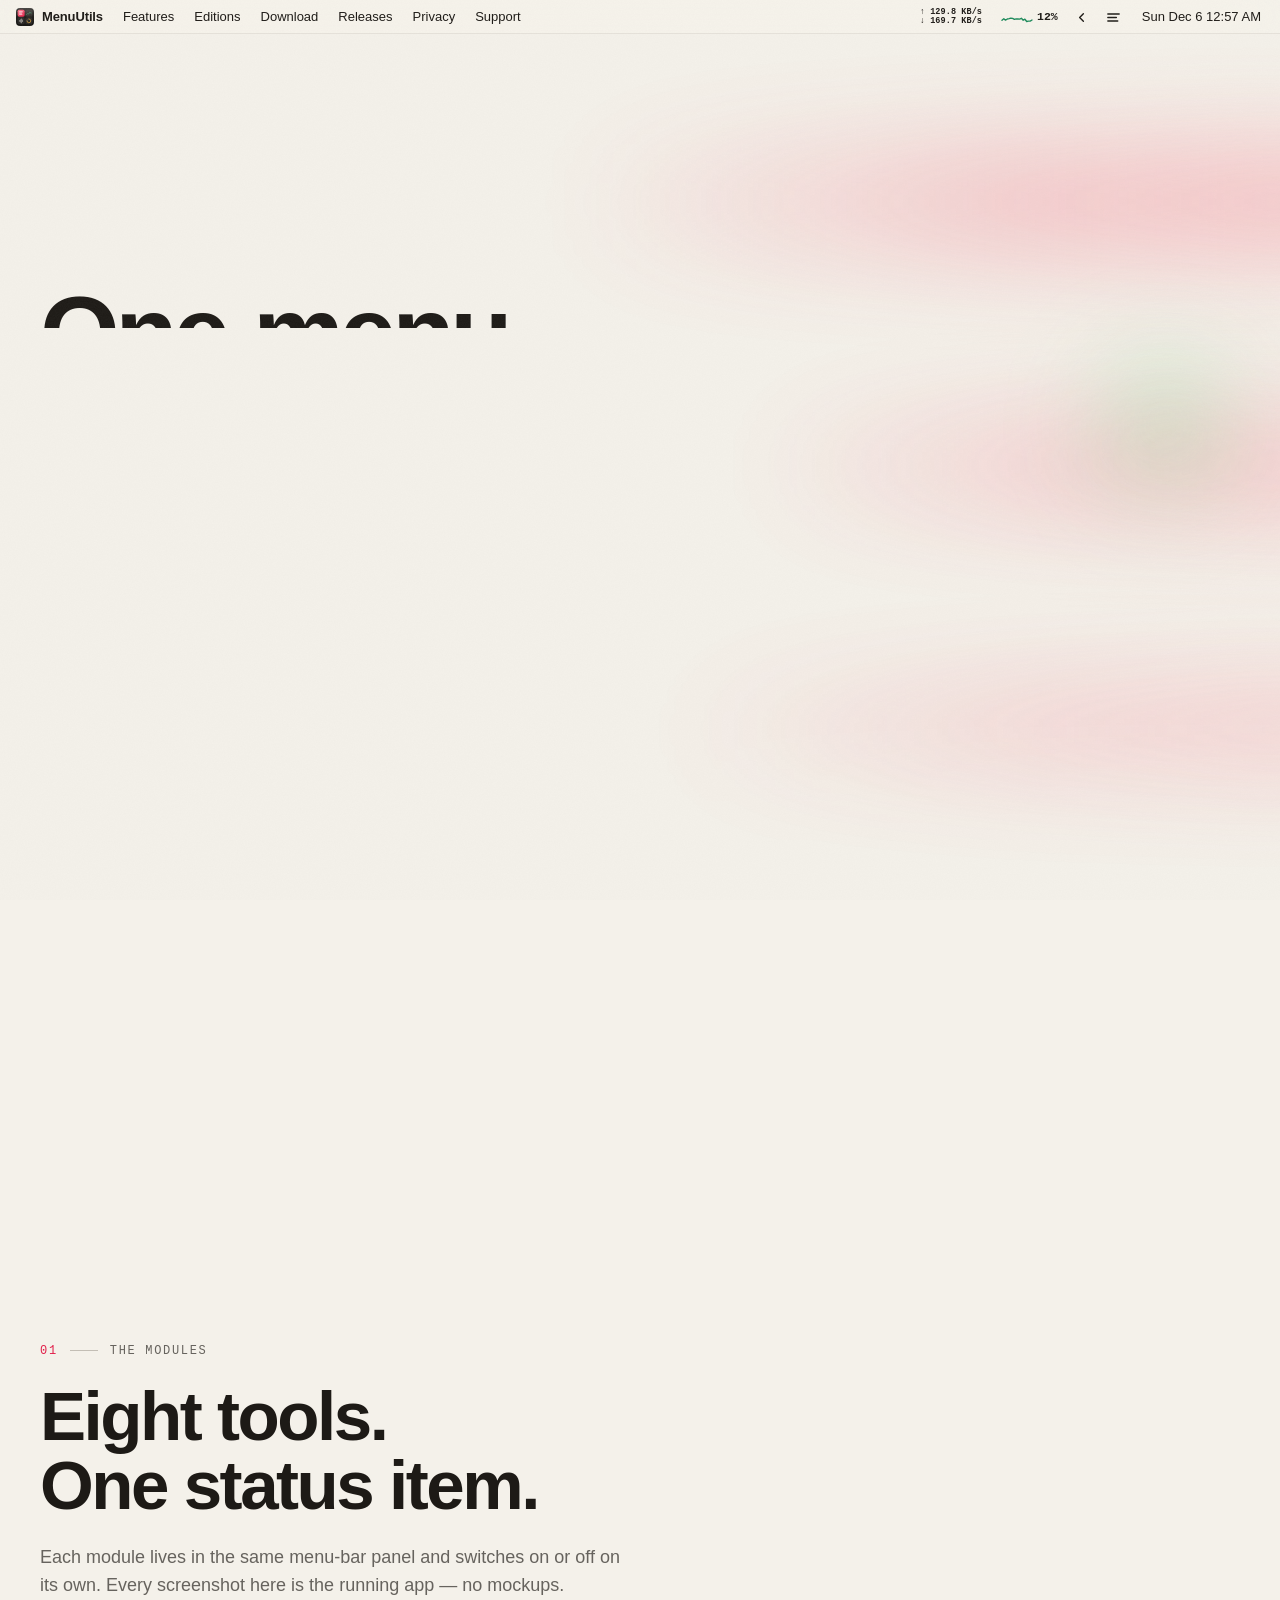
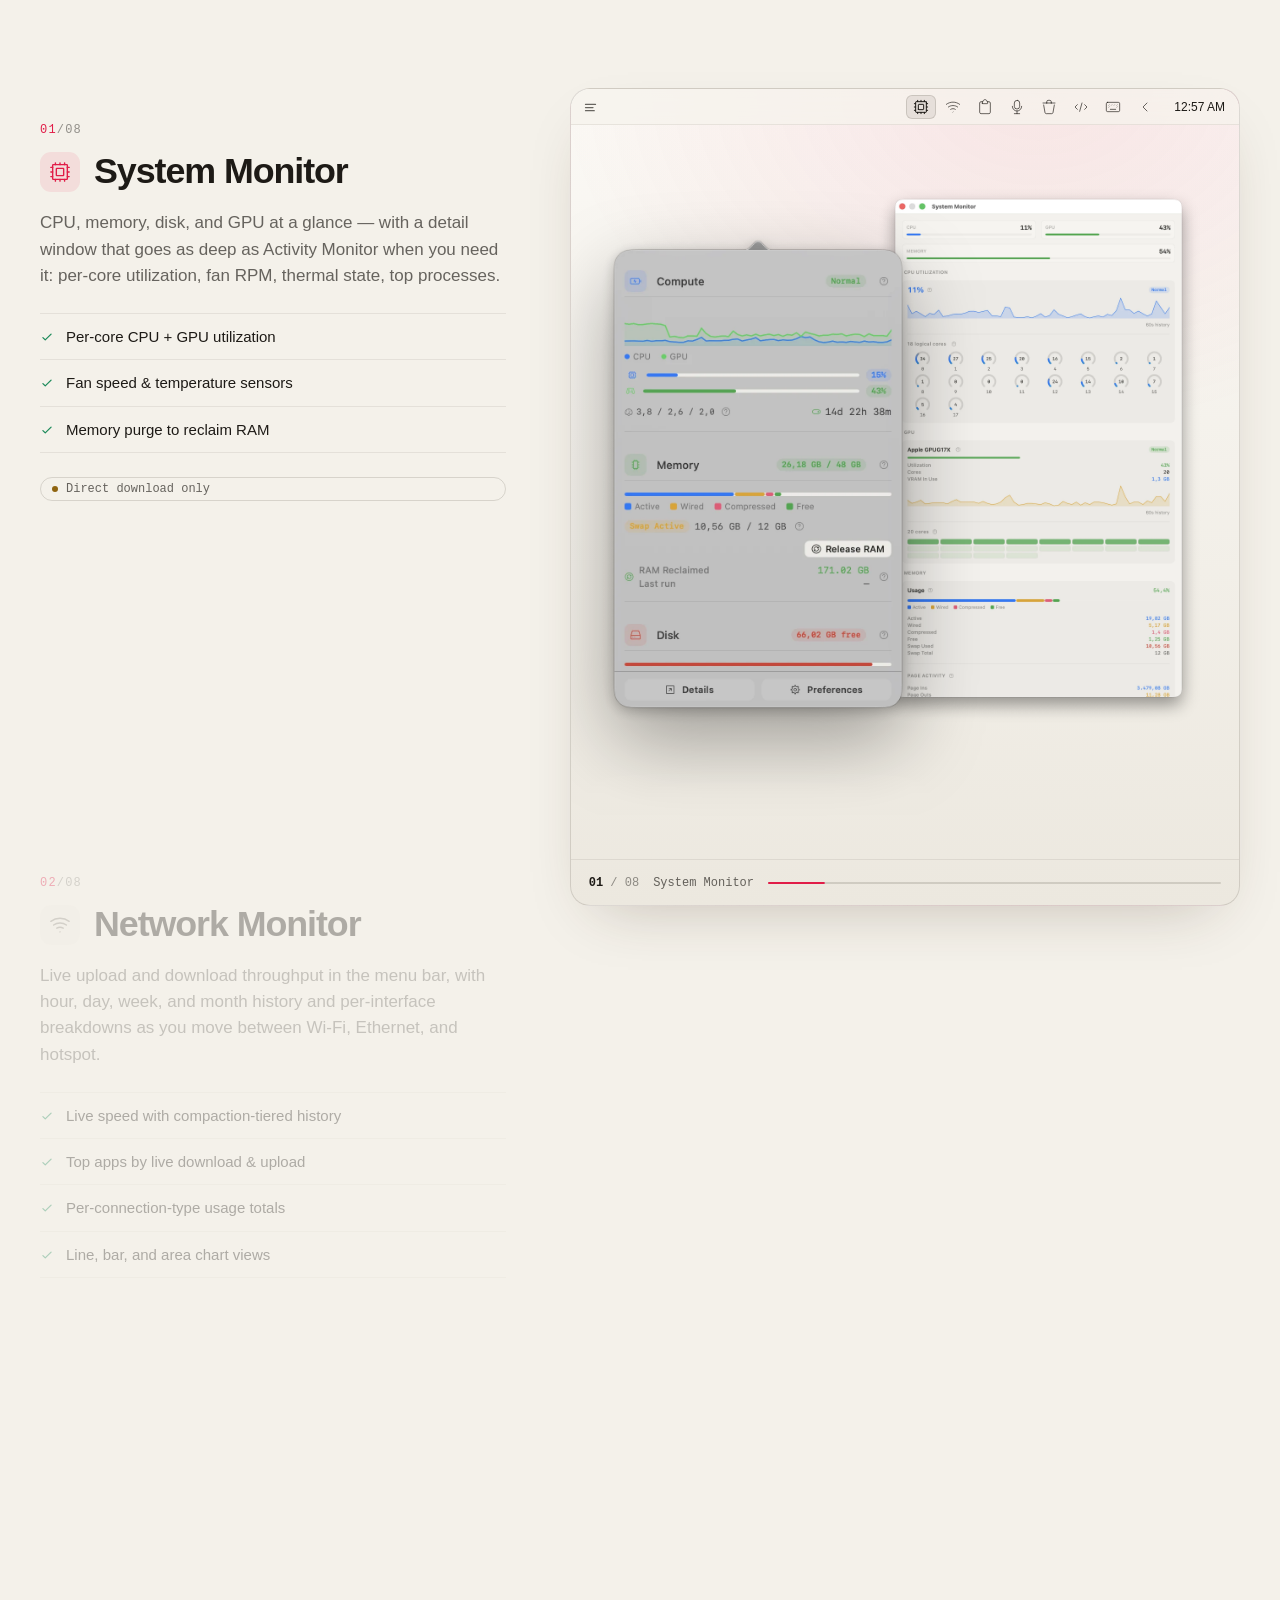
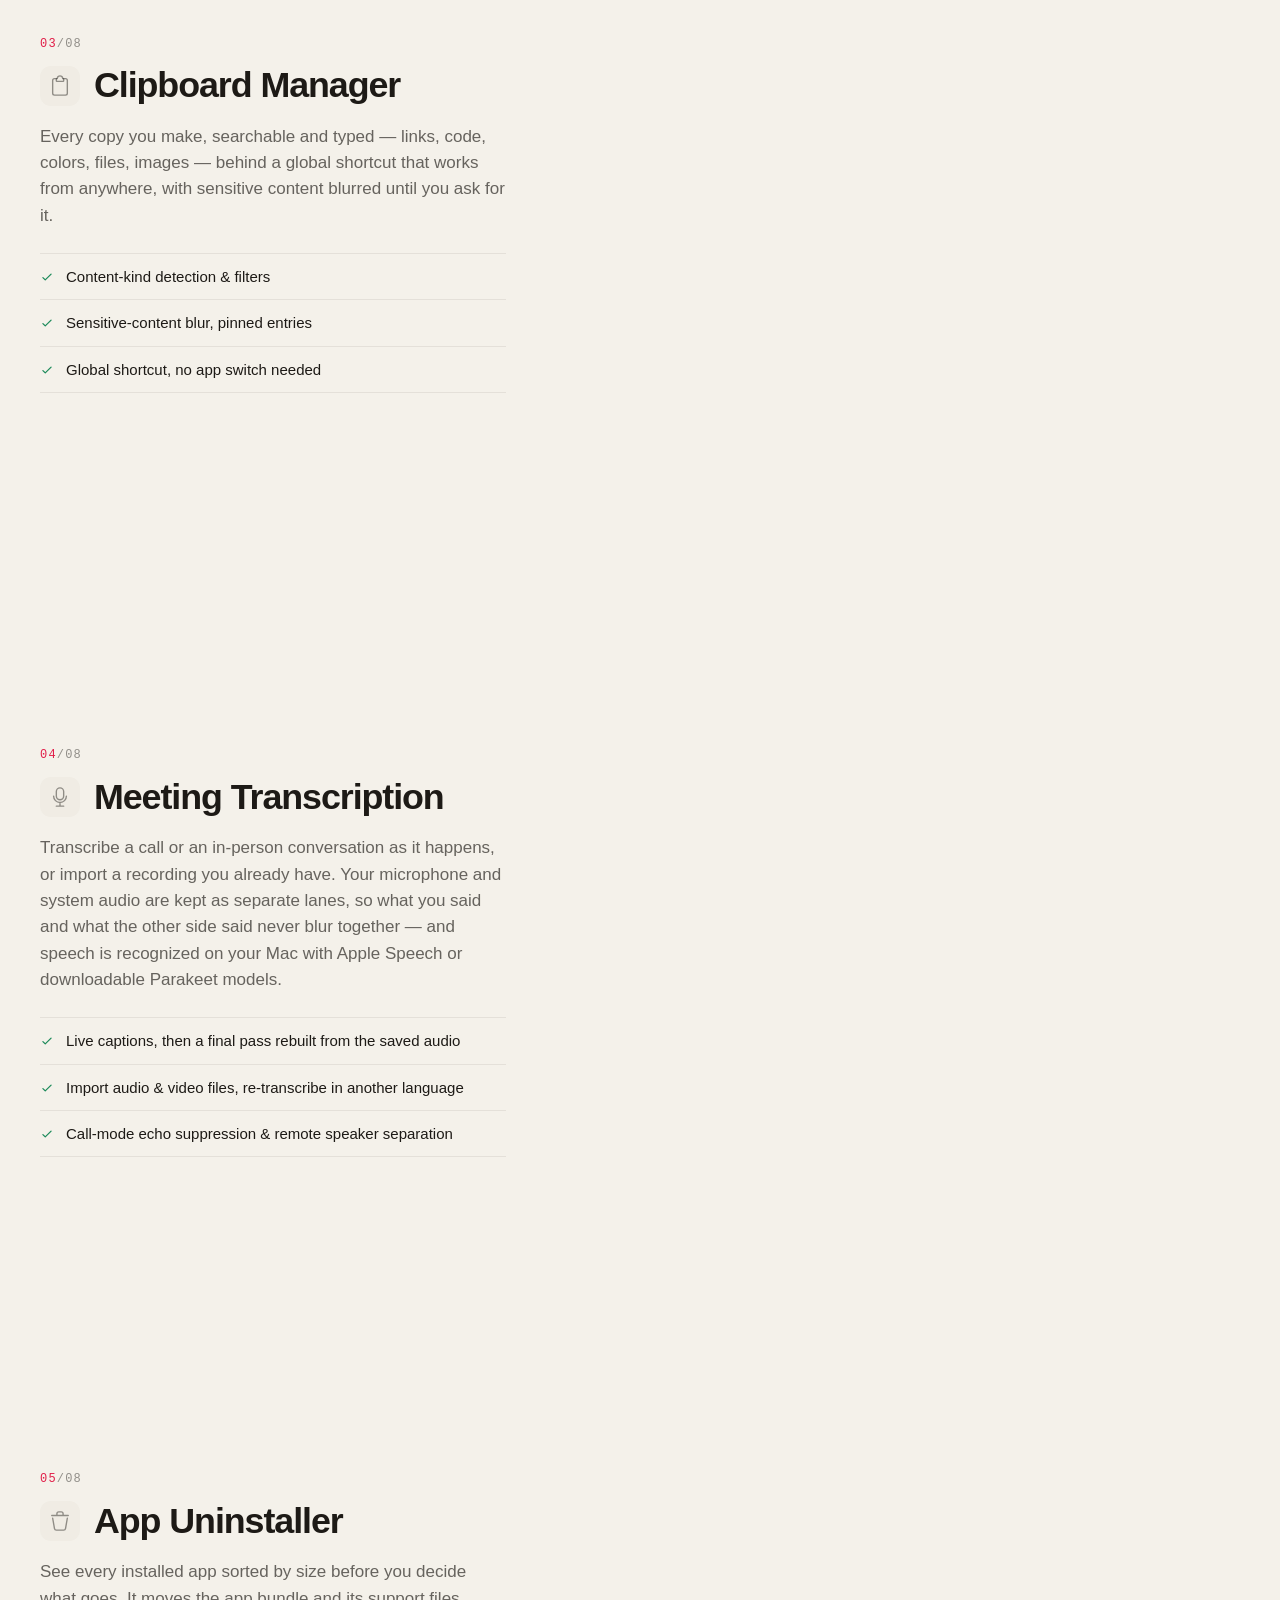
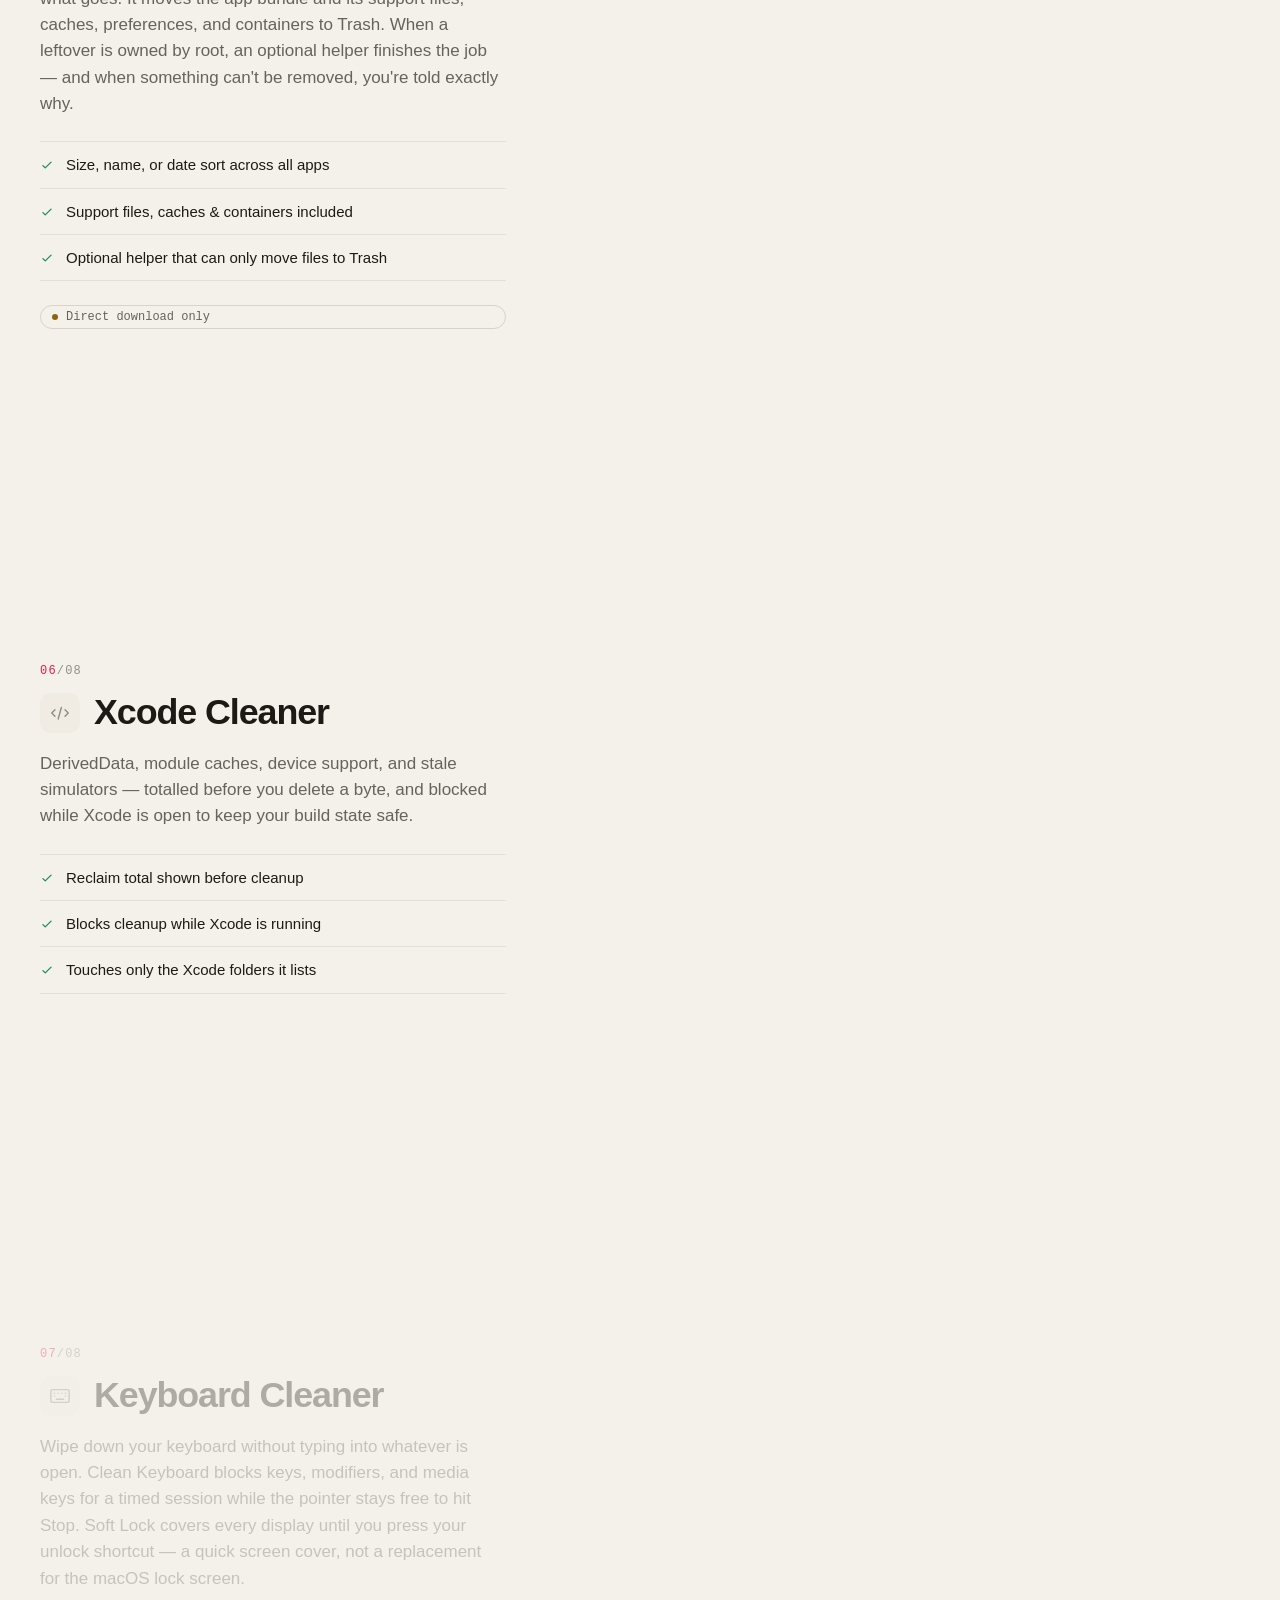
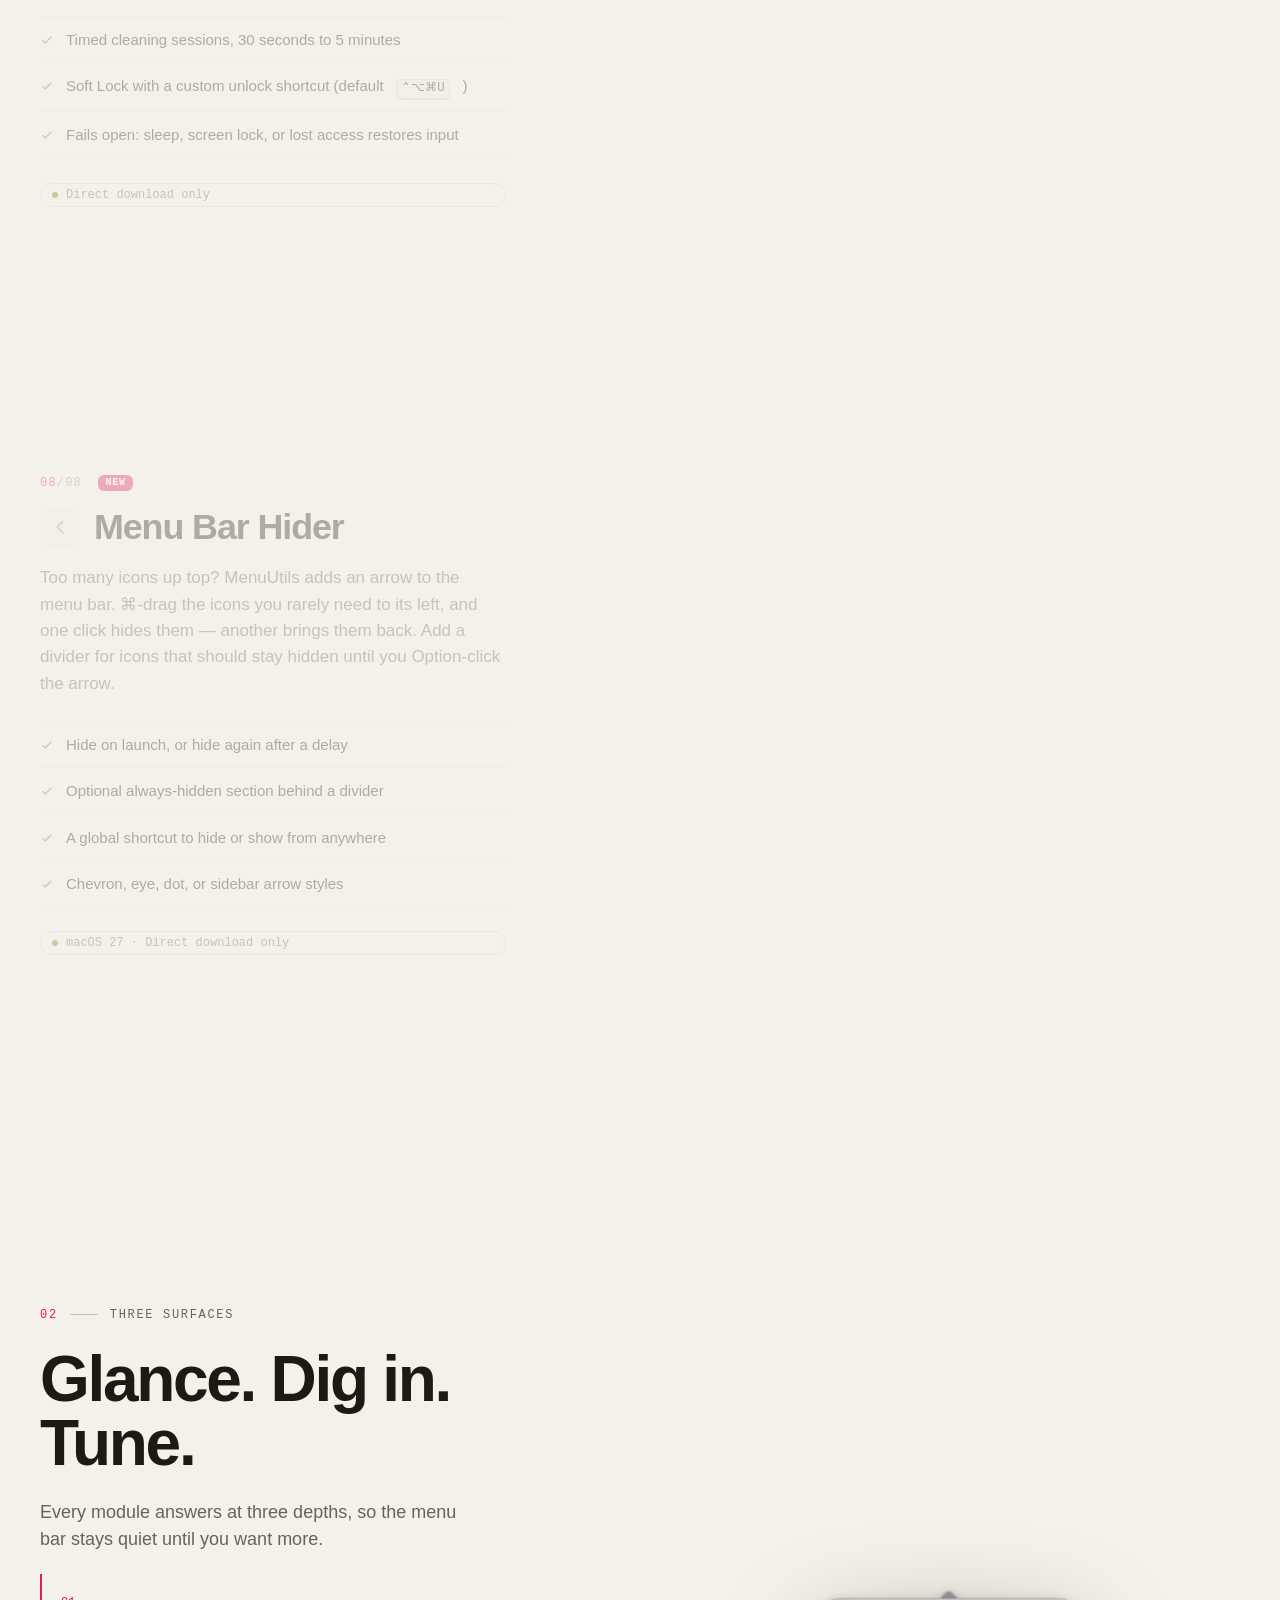
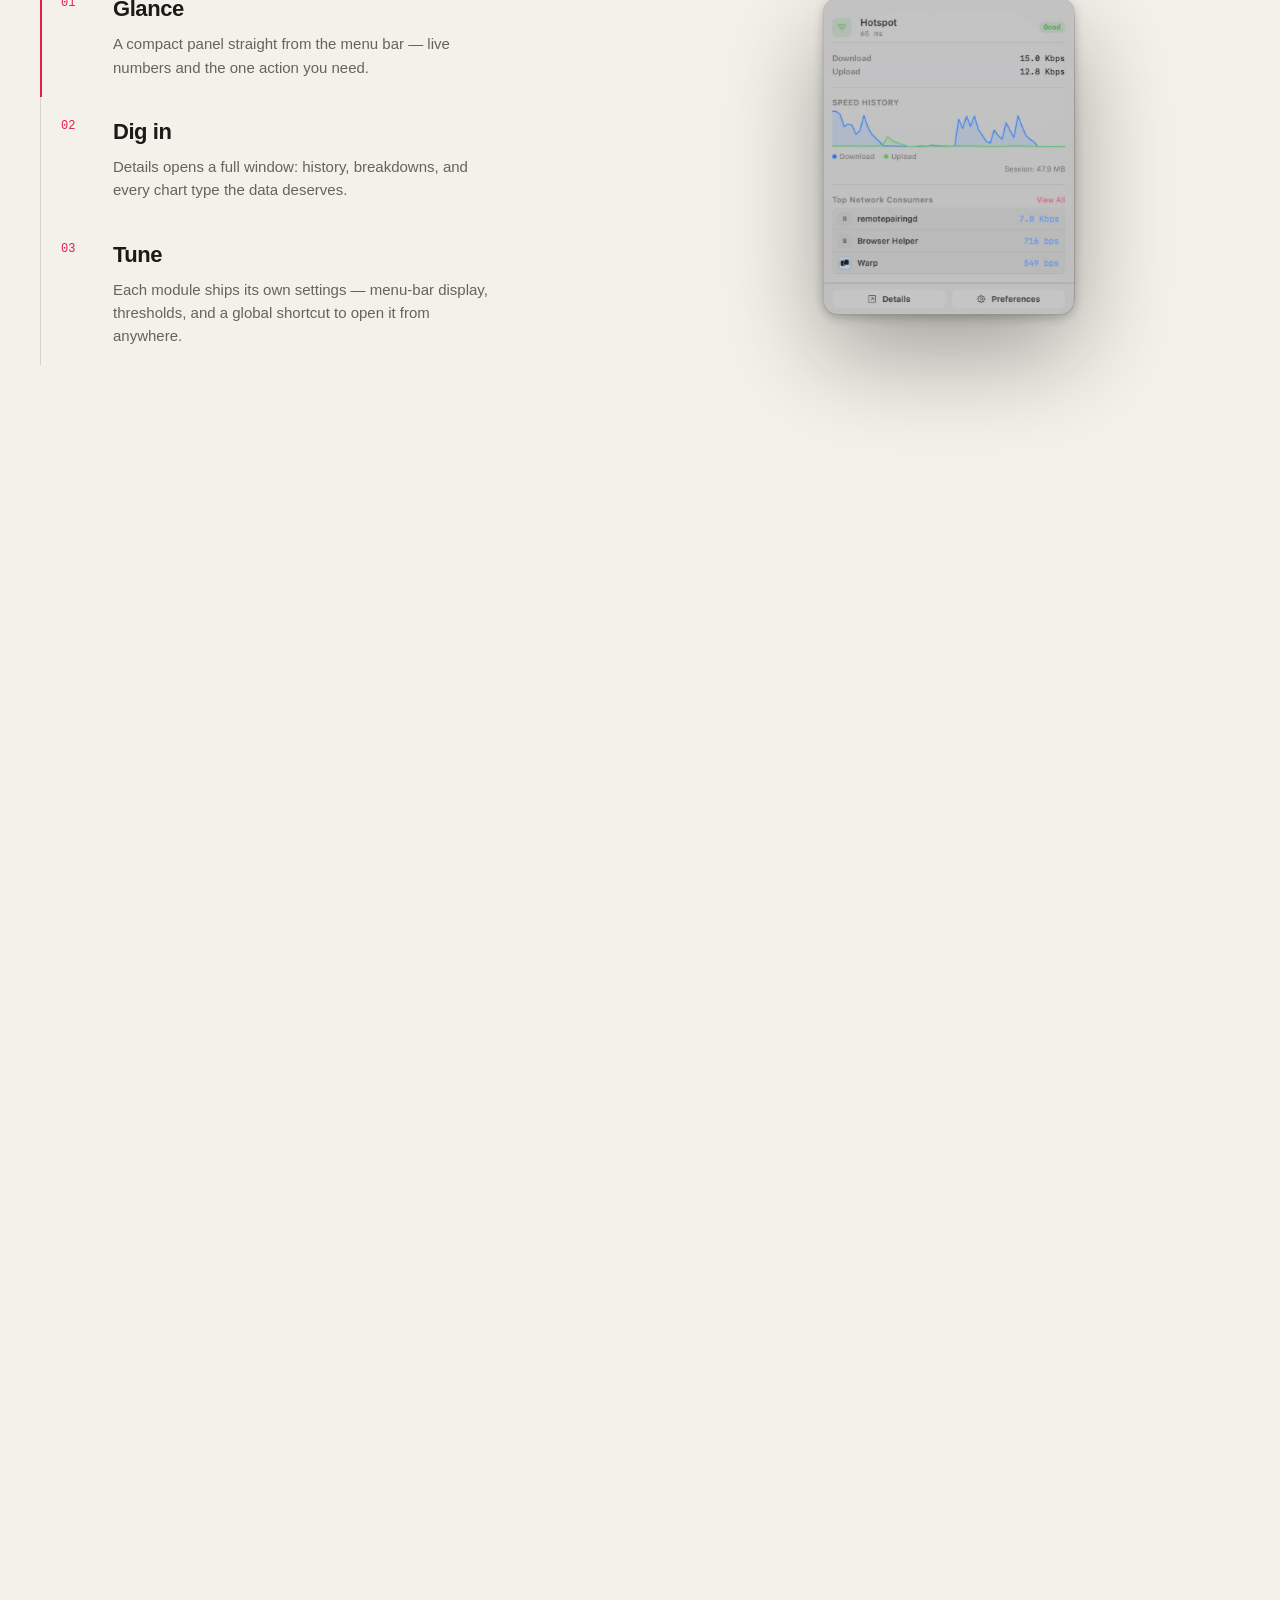
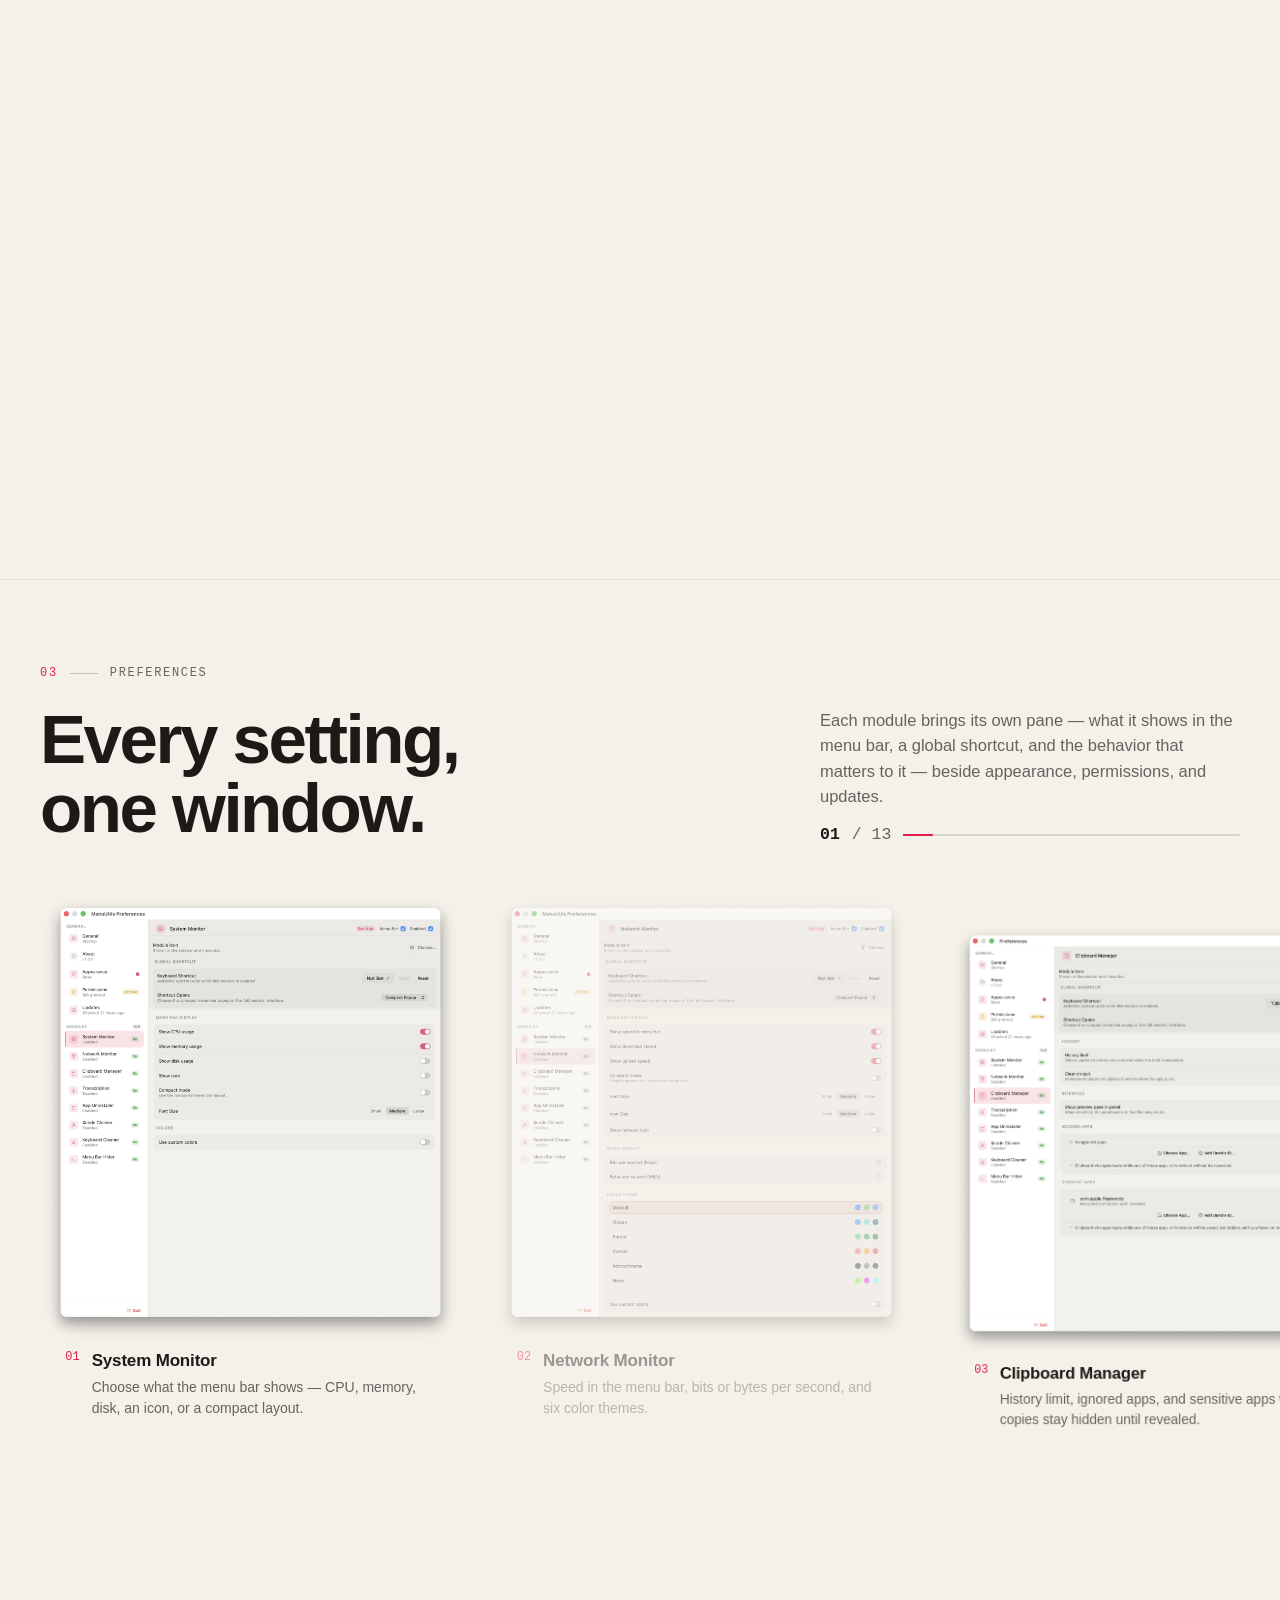
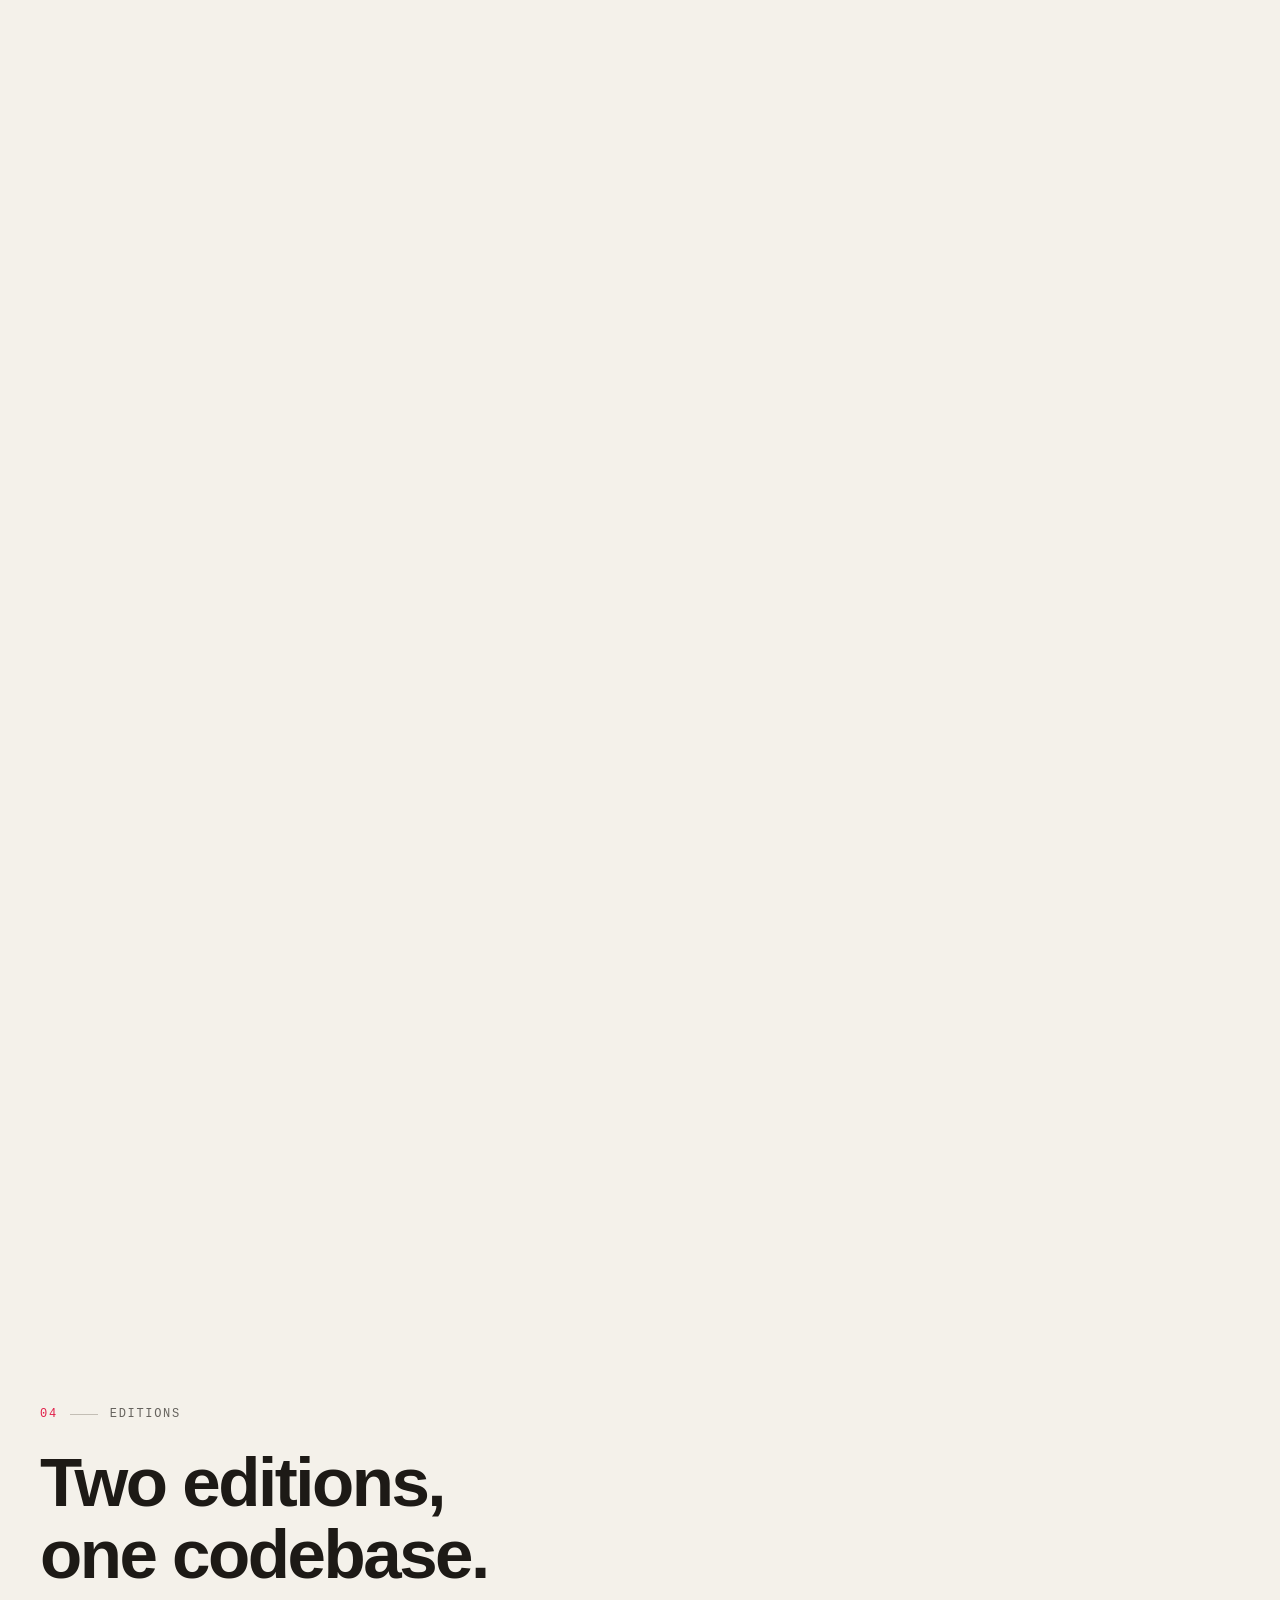
==== commit 8cbfdbbe: "Credit Doğukaan in the site footer Co-Authored-By: Claude Opus 5.5 <noreply@anthropic.com>" ====
--- a/index.html
+++ b/index.html
@@ -659,7 +659,7 @@
       <a href="/support">Support</a>
       <a href="mailto:menuutils@dogukaan.dev">Contact</a>
     </div>
-    <p class="footer-note">© 2026 MenuUtils. Made for the menu bar.</p>
+    <p class="footer-note">© 2026 MenuUtils. Made by <a href="https://github.com/darkbringer1">Doğukaan</a>.</p>
   </div>
   <div class="footer-mark" aria-hidden="true"><span>MenuUtils</span></div>
 </footer>
--- a/assets/style.css
+++ b/assets/style.css
@@ -1116,6 +1116,8 @@
 .footer-links a { color: var(--fg-2); font-size: 14px; }
 .footer-links a:hover { color: var(--fg); }
 .footer-note { margin: 0; font: 500 12.5px/1.6 var(--mono); color: var(--fg-3); }
+.footer-note a { color: var(--fg-2); }
+.footer-note a:hover { color: var(--fg); }
 .footer-mark {
   margin-top: clamp(32px, 5vw, 64px);
   overflow: hidden;
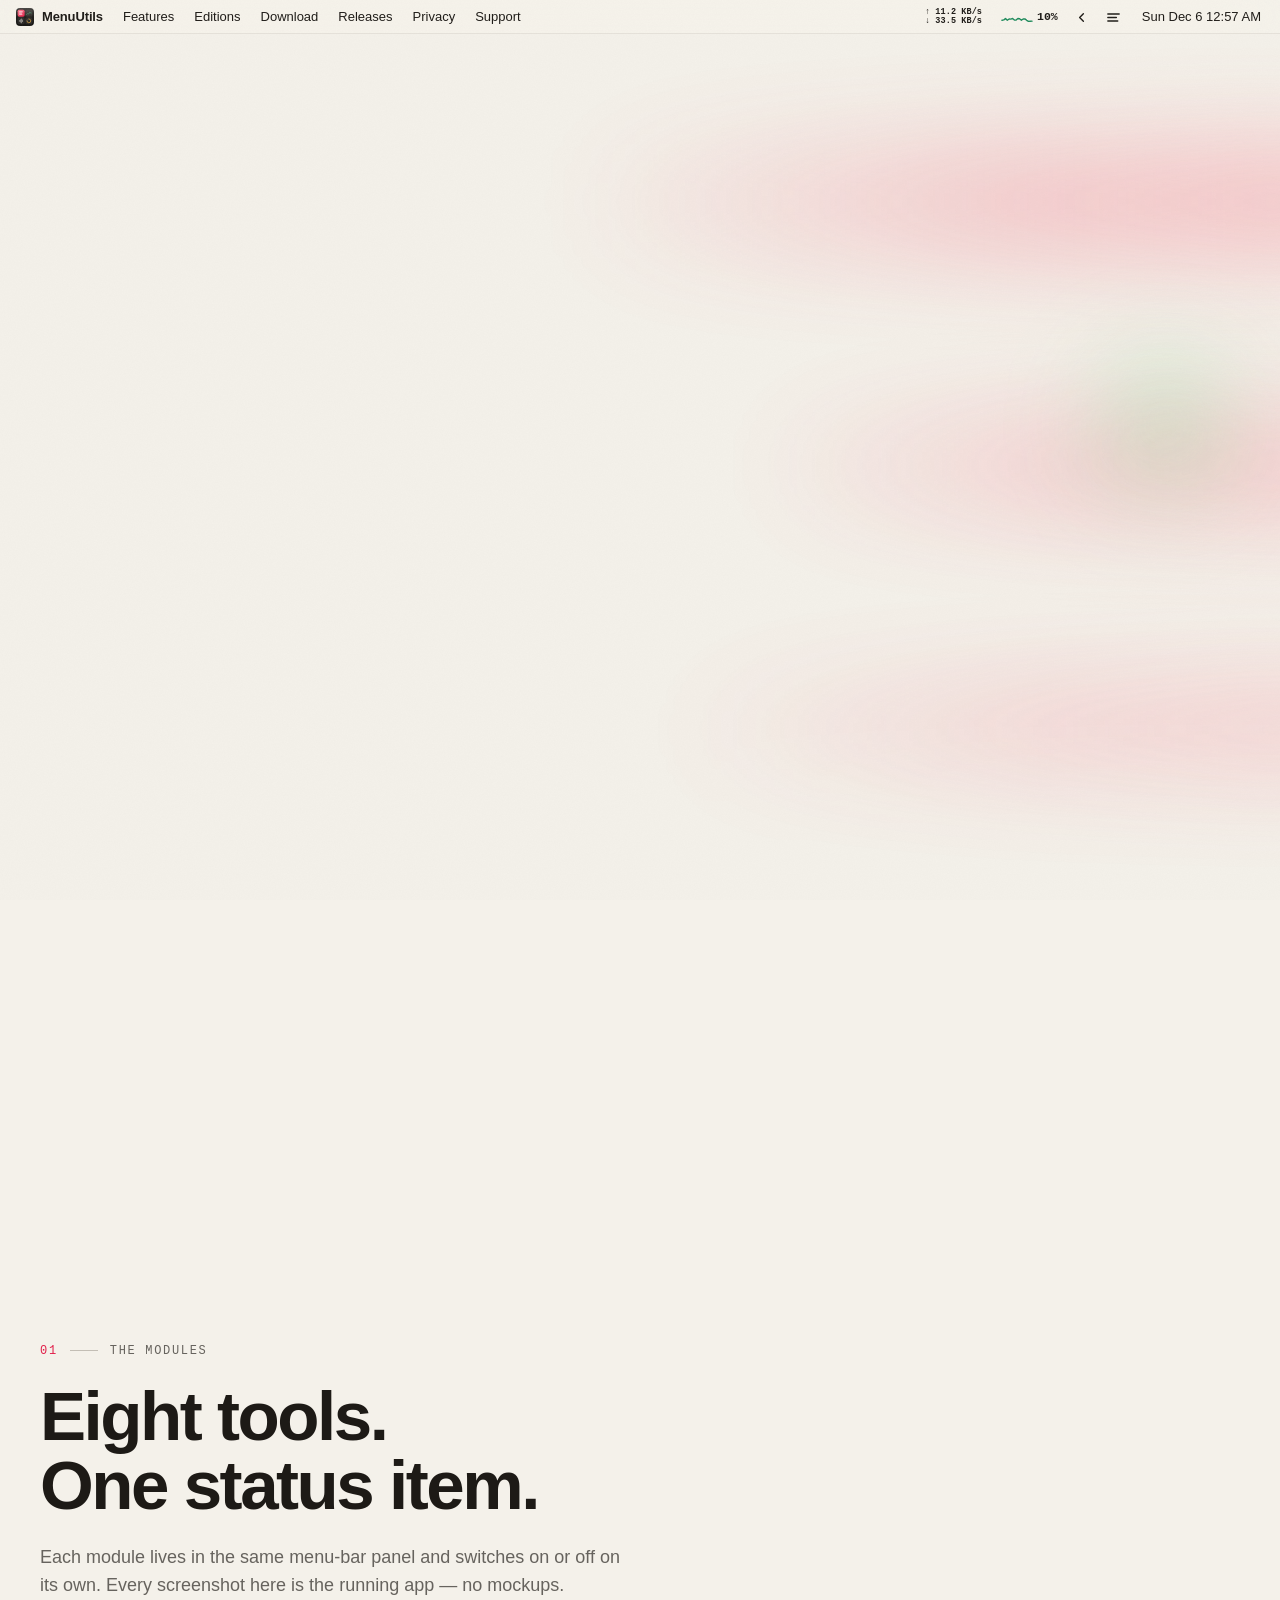
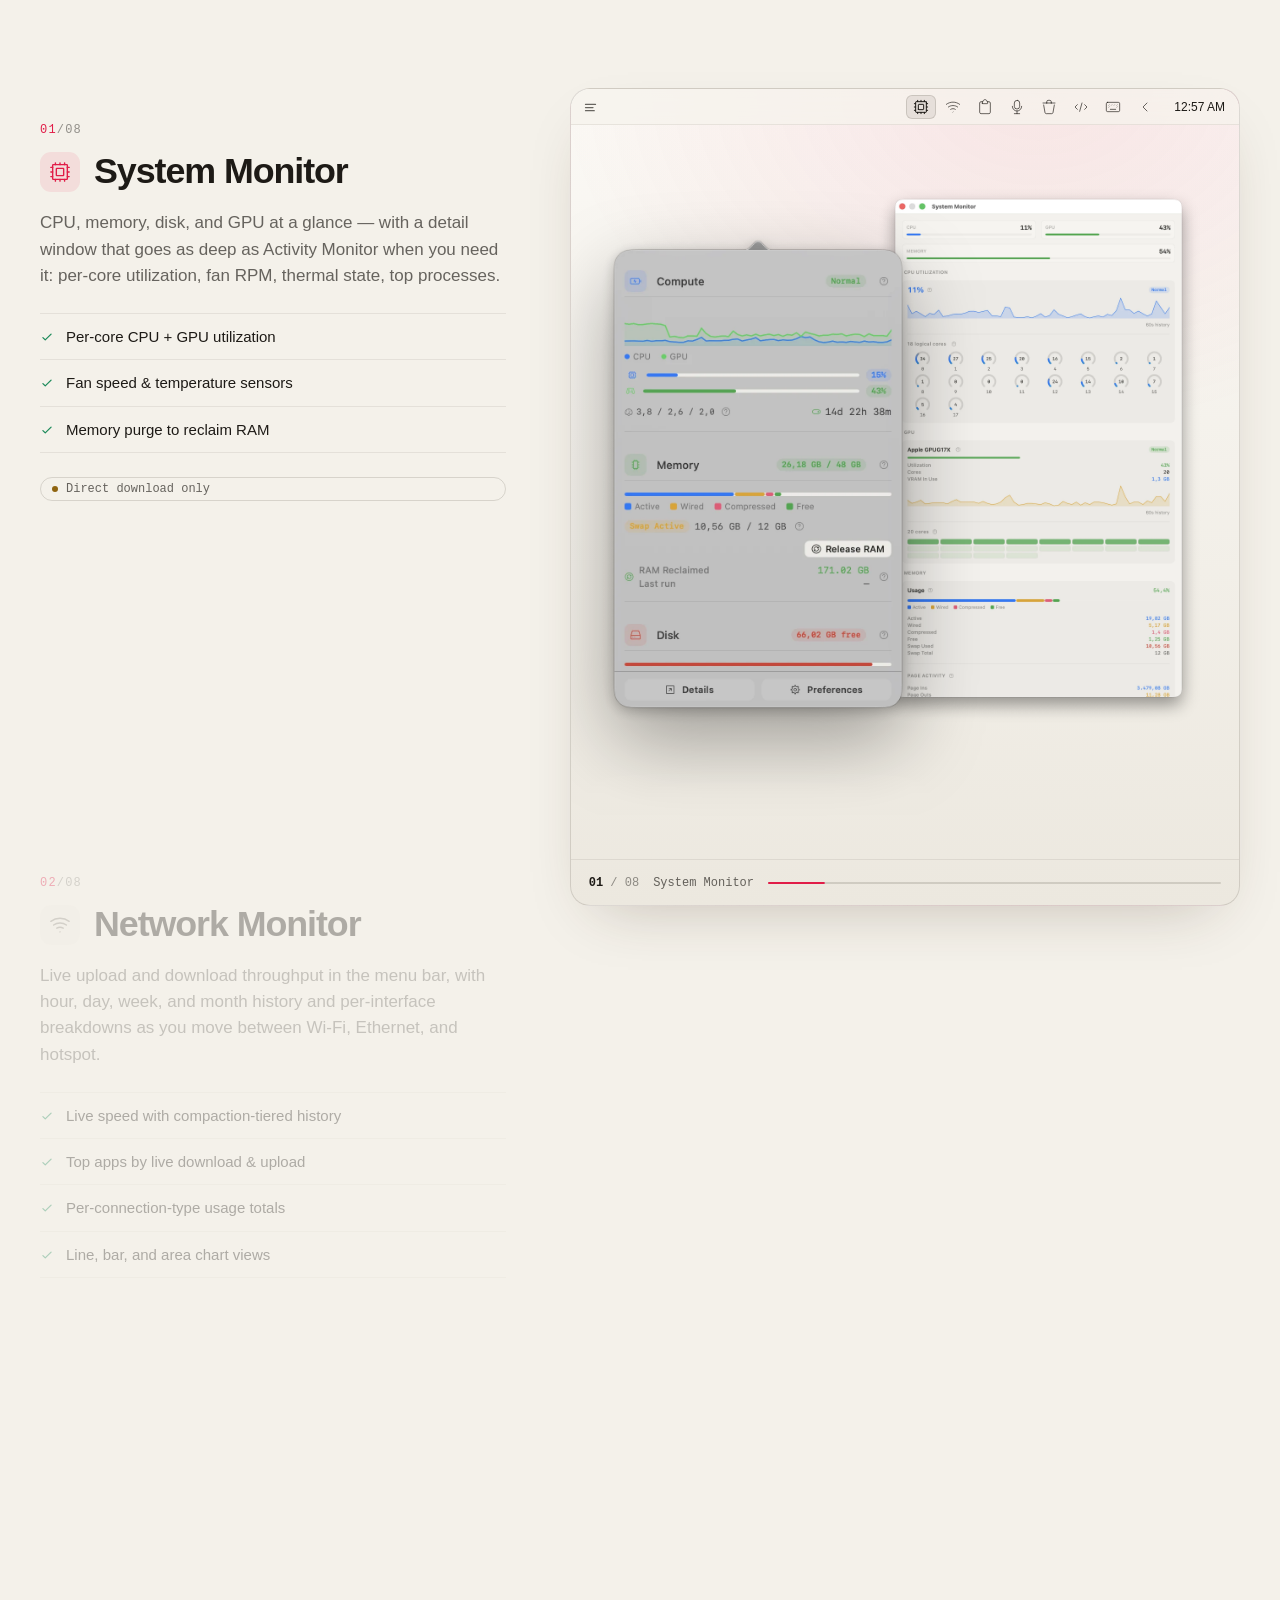
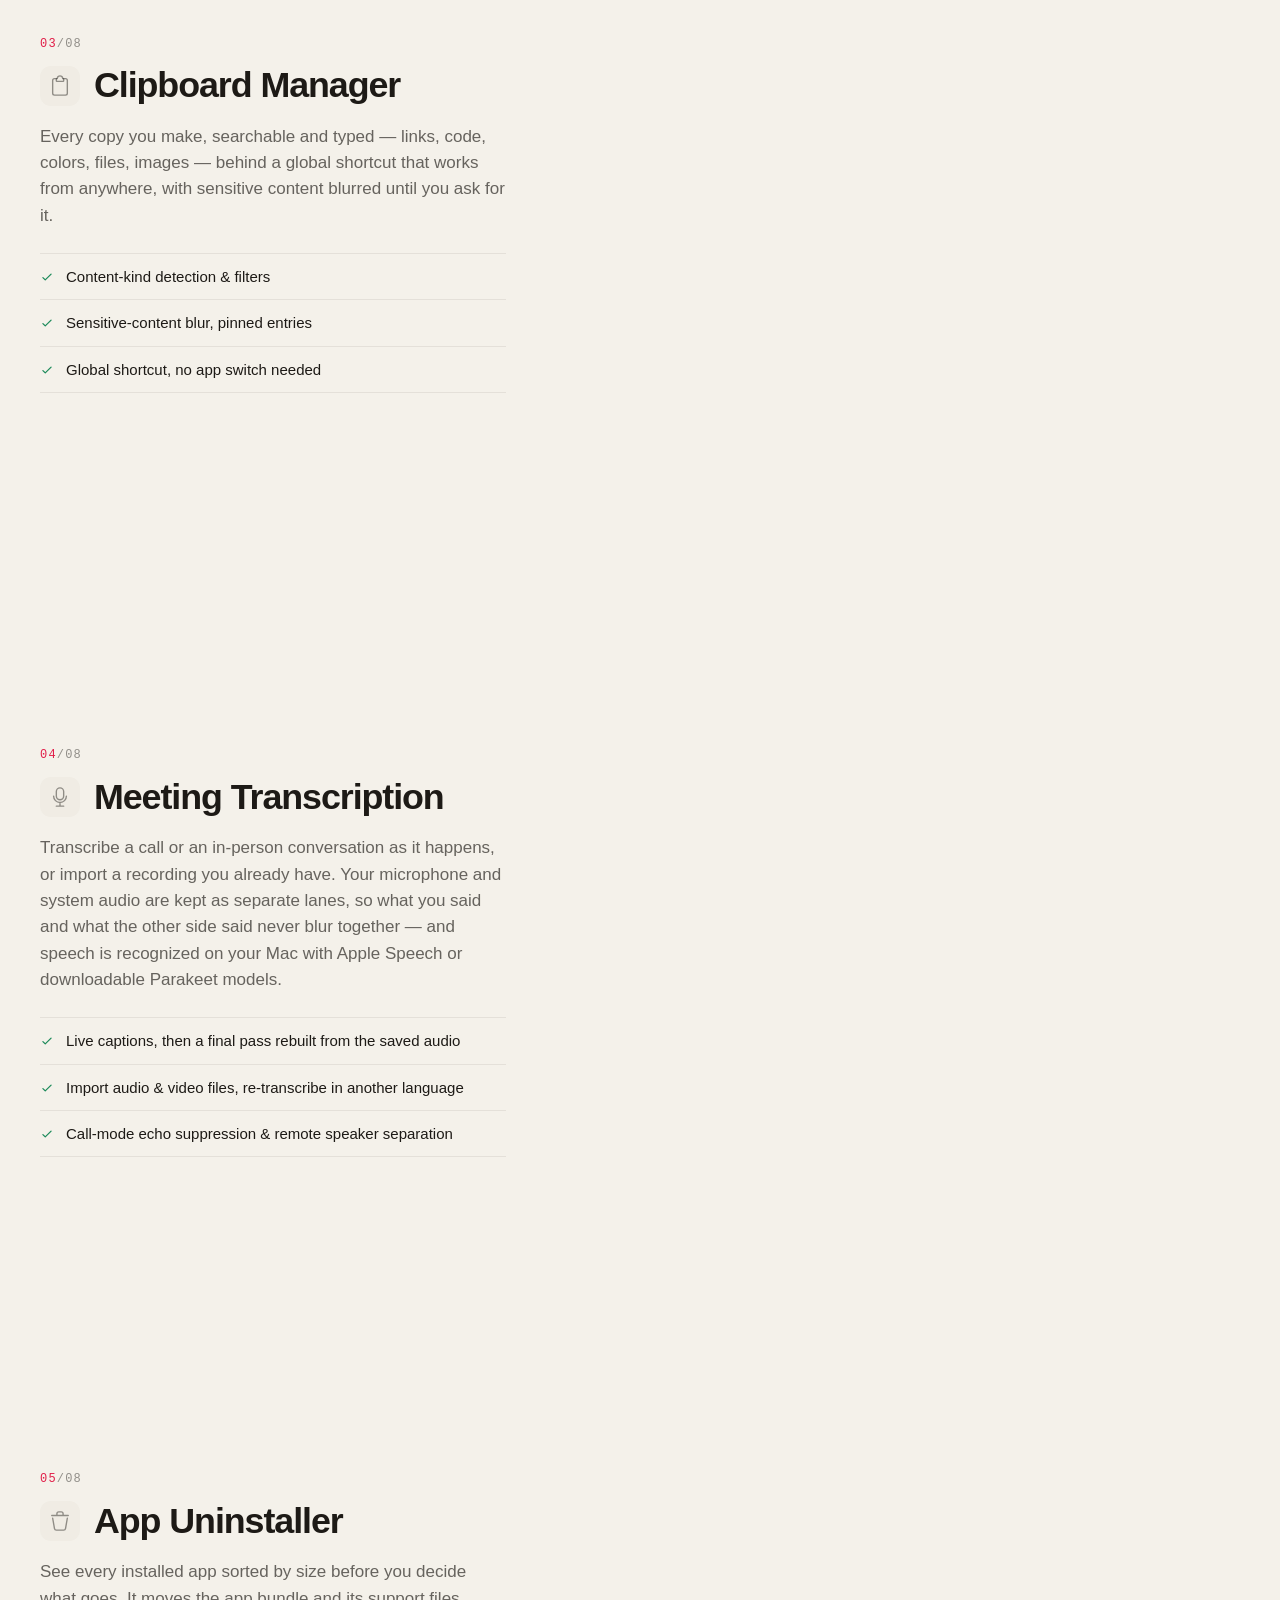
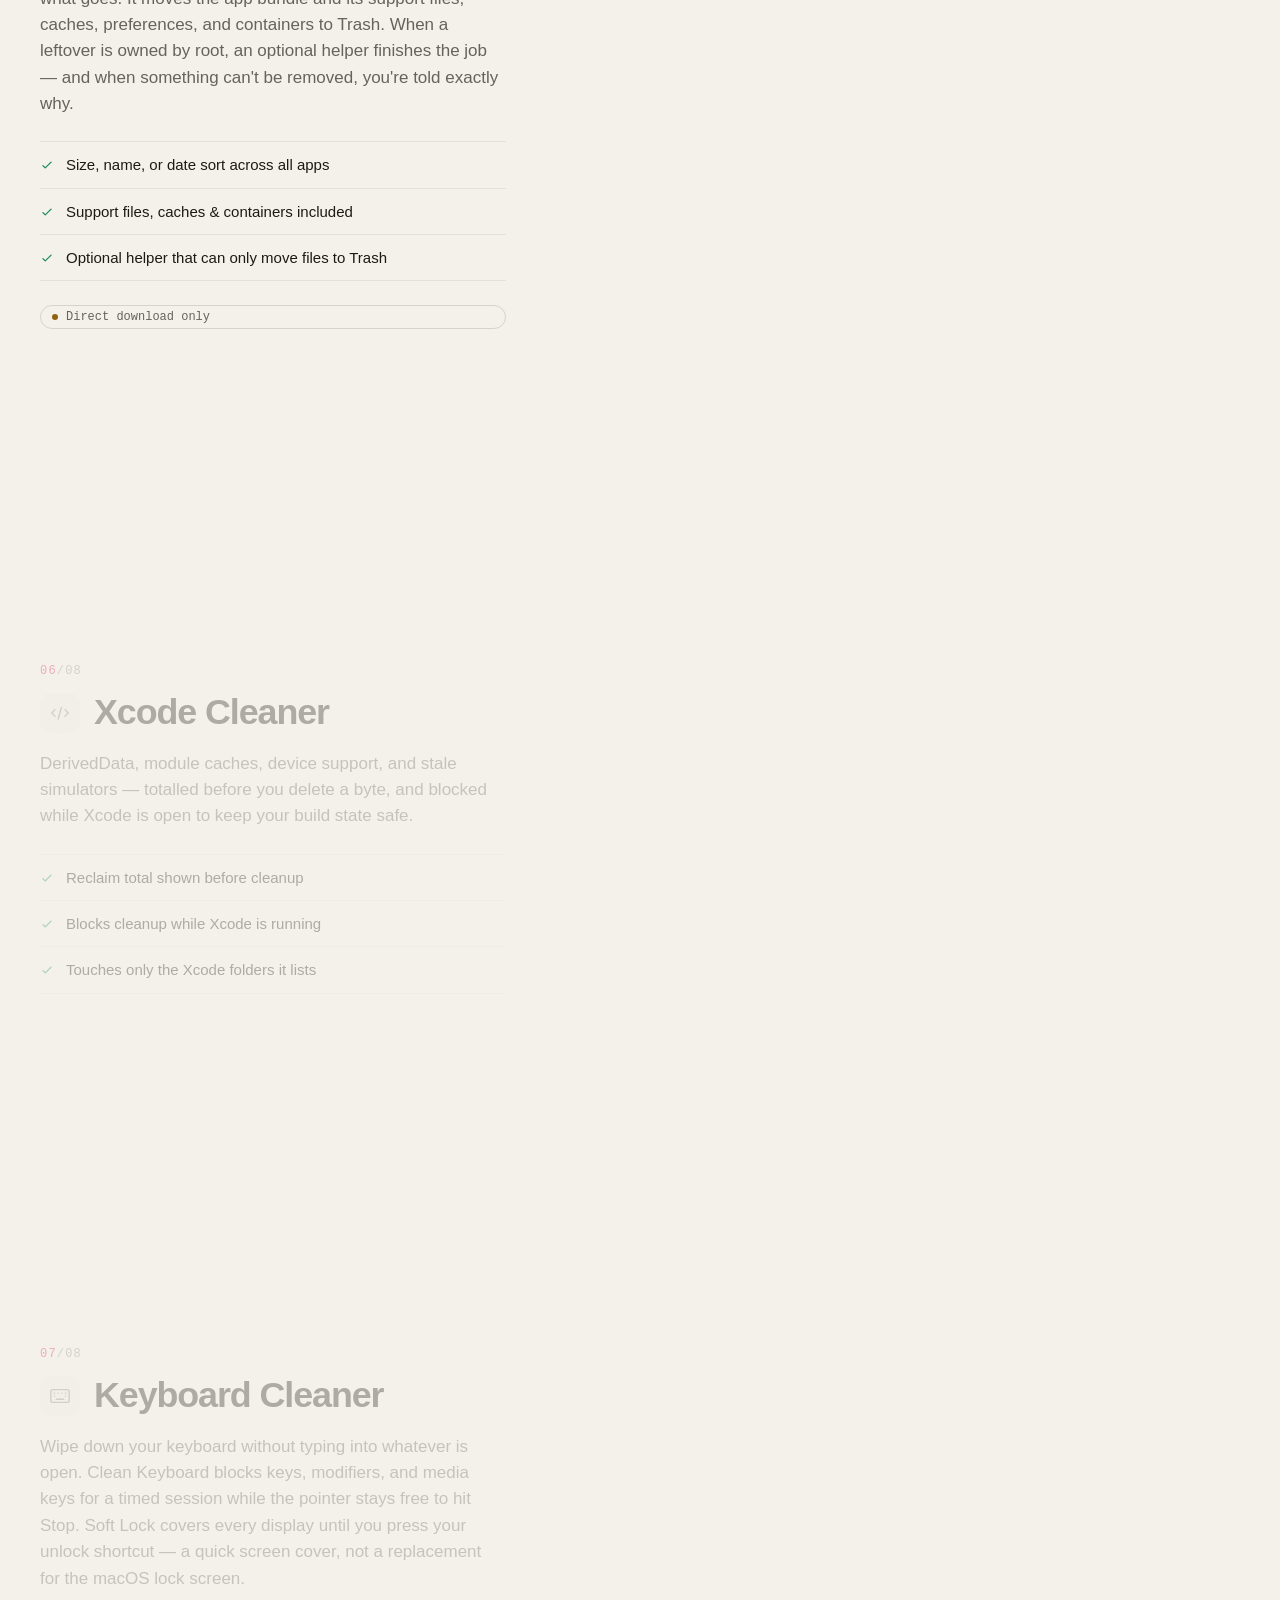
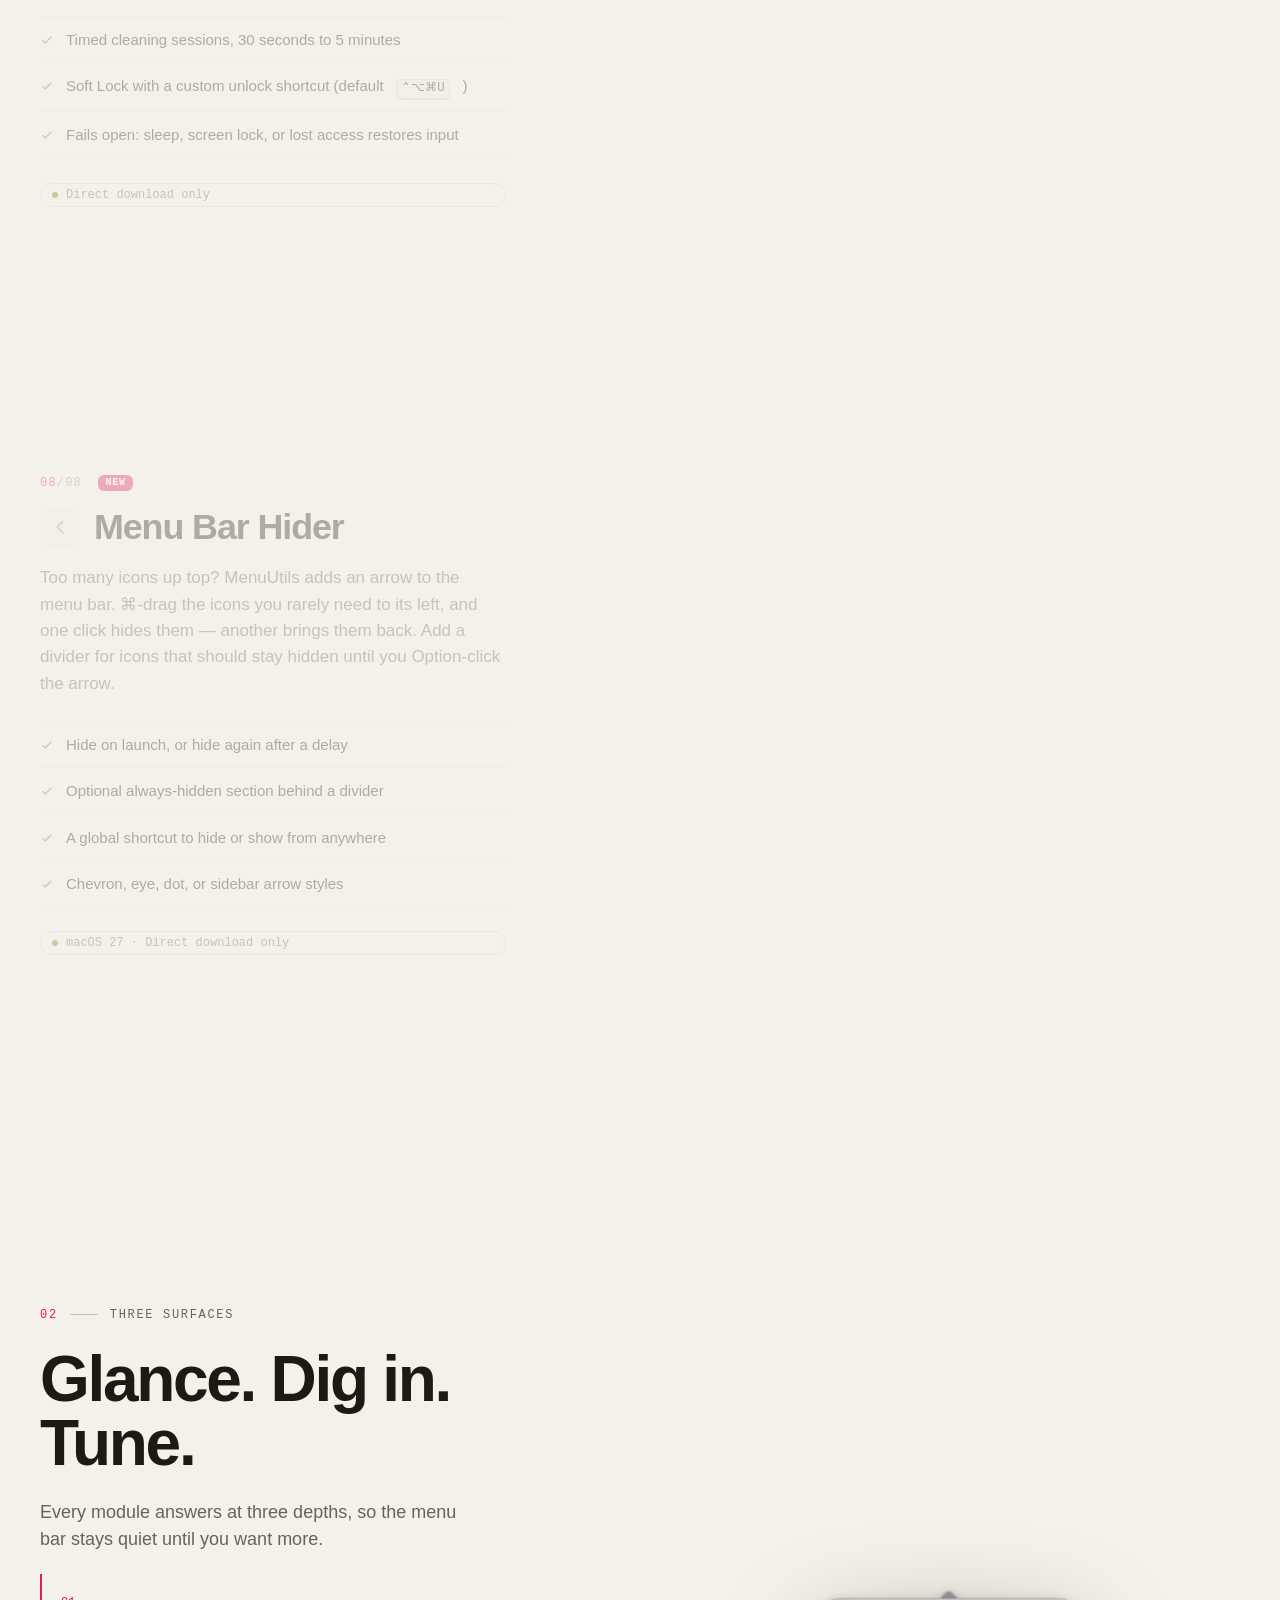
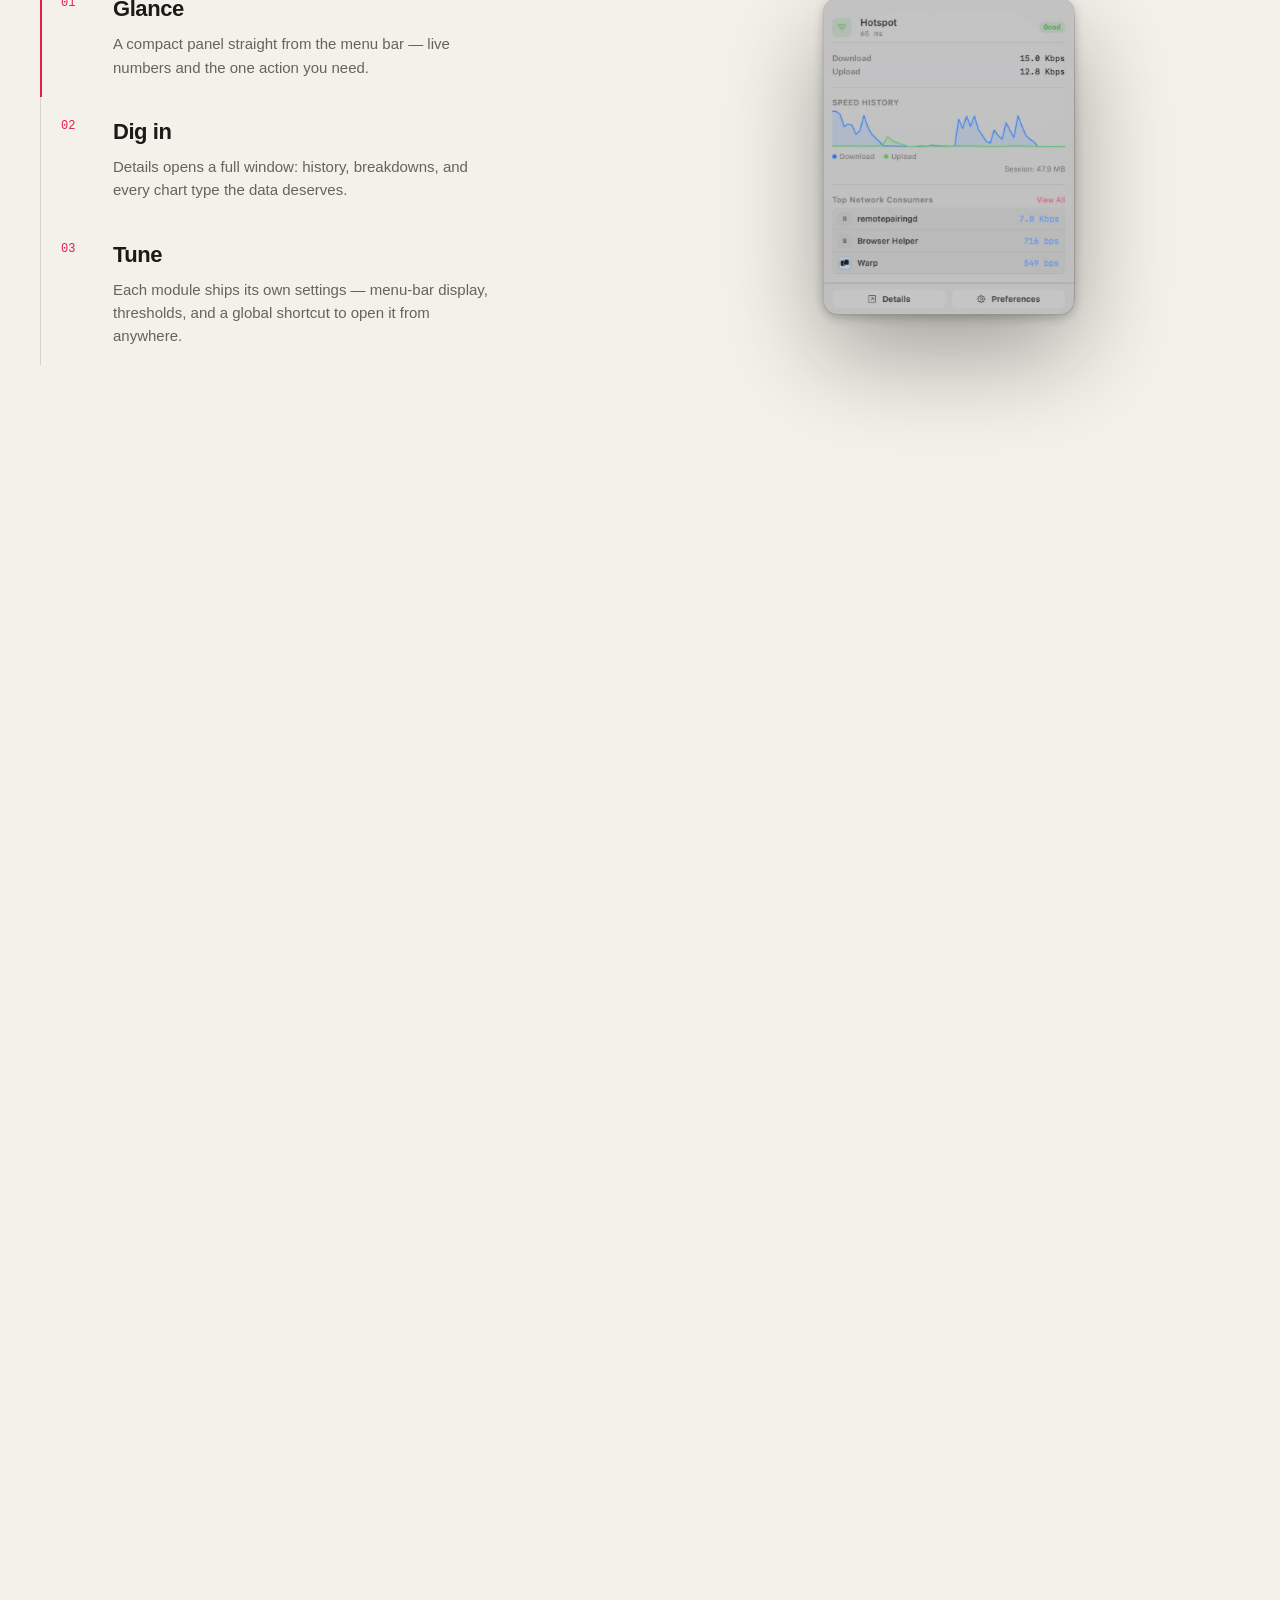
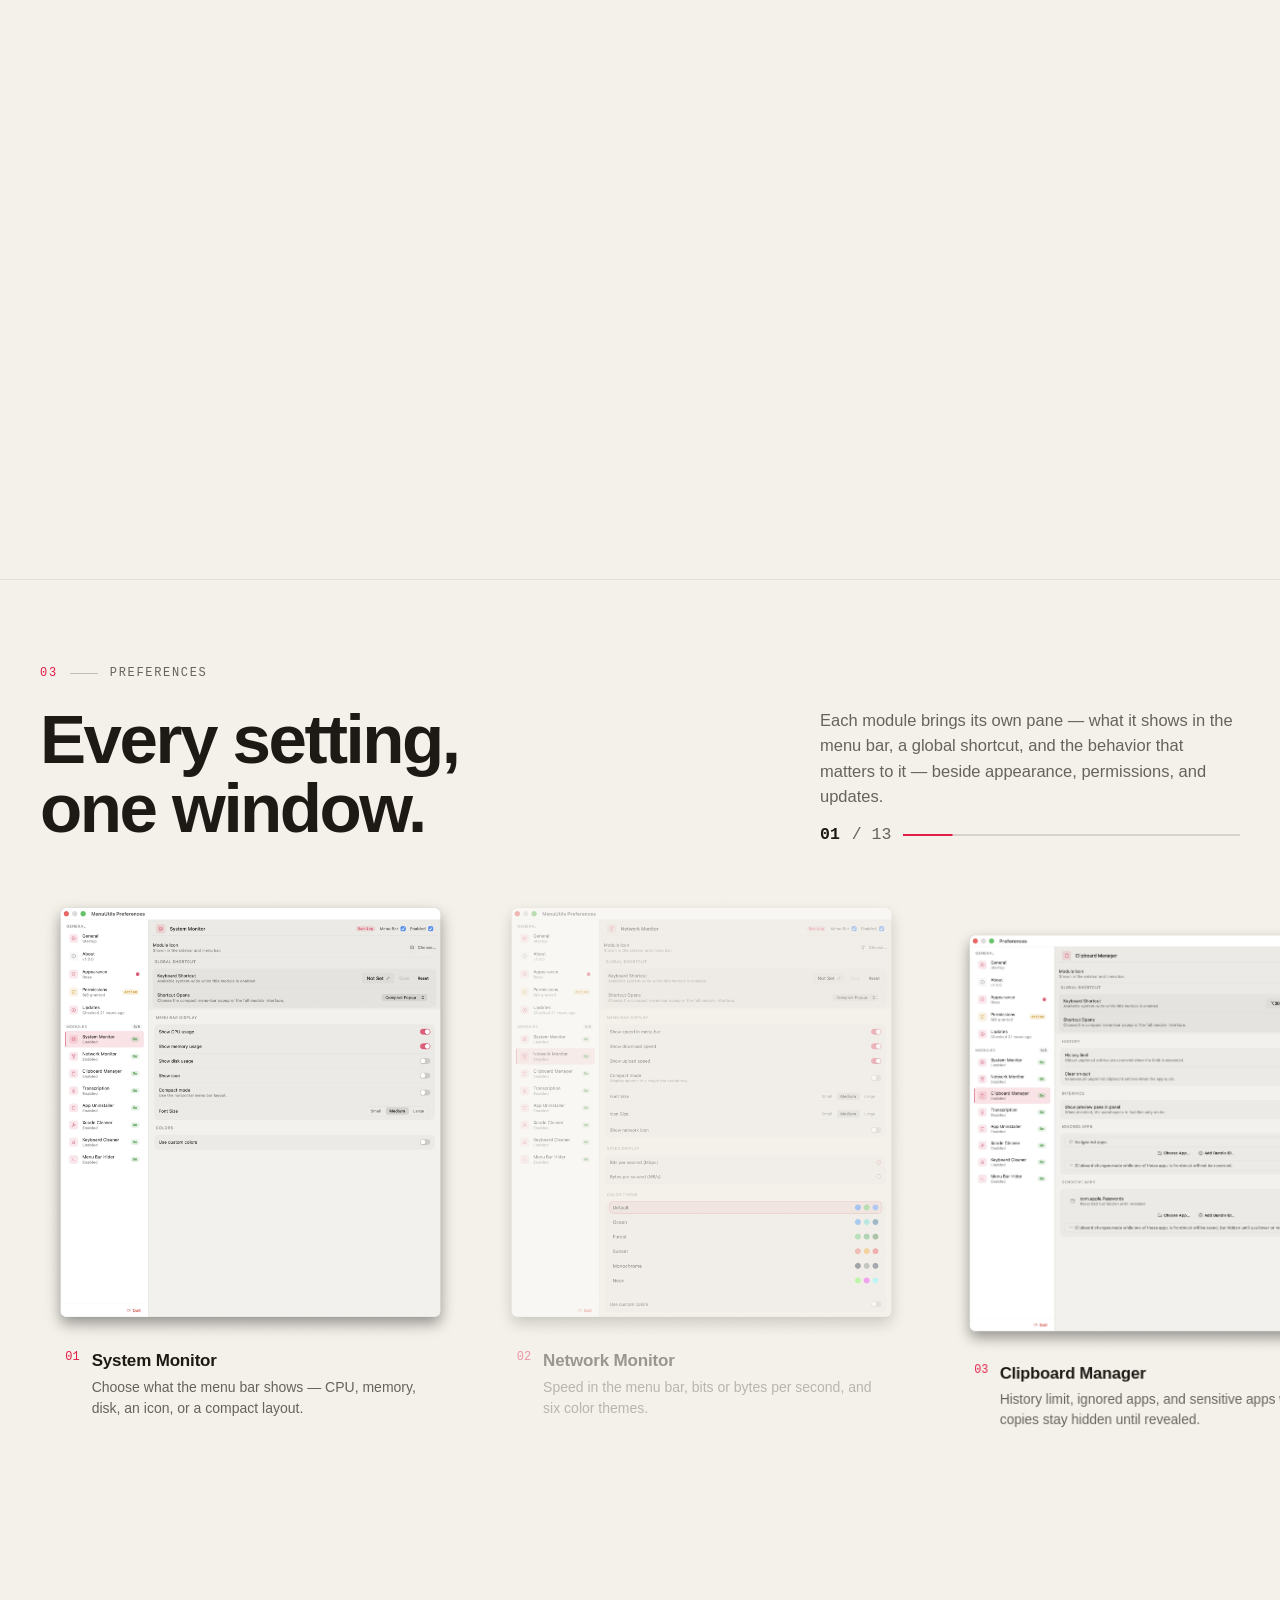
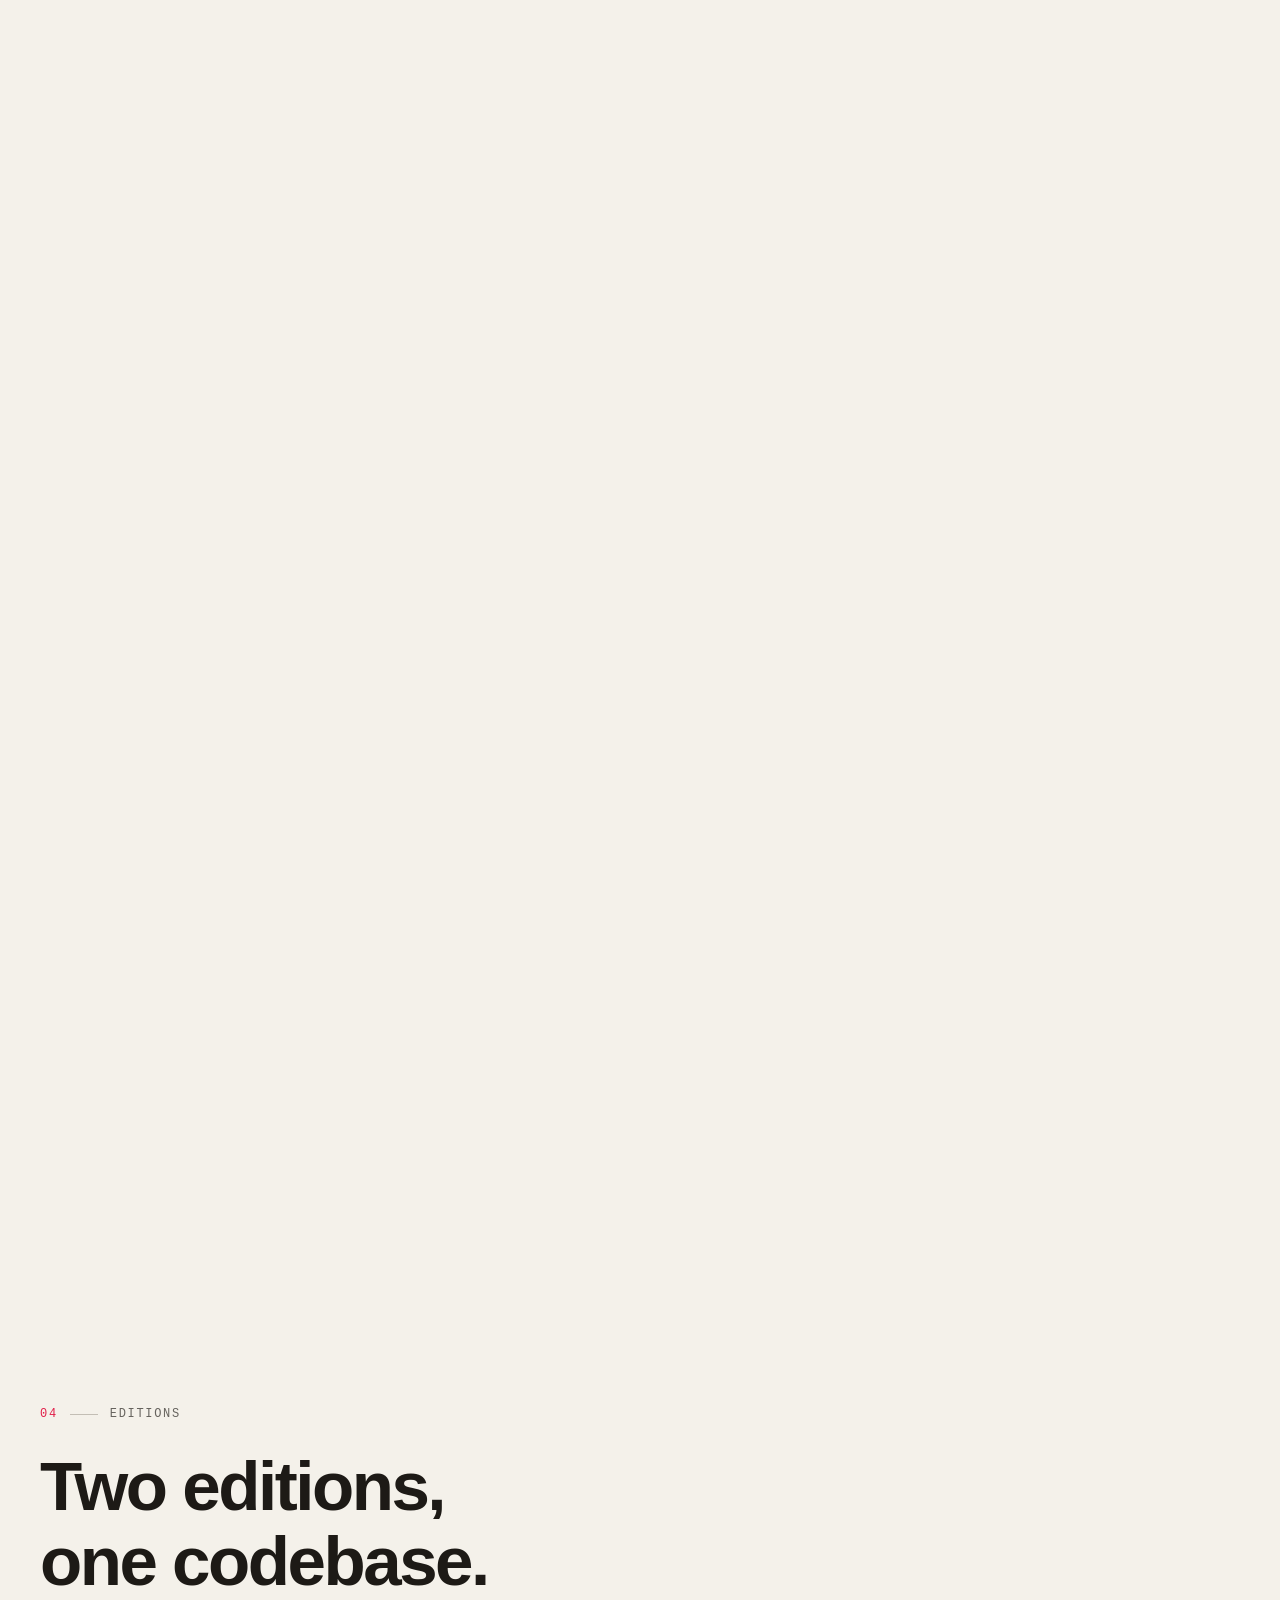
==== commit 55c94d8c: "Point the footer credit to dogukaan.dev Co-Authored-By: Claude Opus 5.5 <noreply@anthropic.com>" ====
--- a/index.html
+++ b/index.html
@@ -659,7 +659,7 @@
       <a href="/support">Support</a>
       <a href="mailto:menuutils@dogukaan.dev">Contact</a>
     </div>
-    <p class="footer-note">© 2026 MenuUtils. Made by <a href="https://github.com/darkbringer1">Doğukaan</a>.</p>
+    <p class="footer-note">© 2026 MenuUtils. Made by <a href="https://dogukaan.dev/">Doğukaan</a>.</p>
   </div>
   <div class="footer-mark" aria-hidden="true"><span>MenuUtils</span></div>
 </footer>
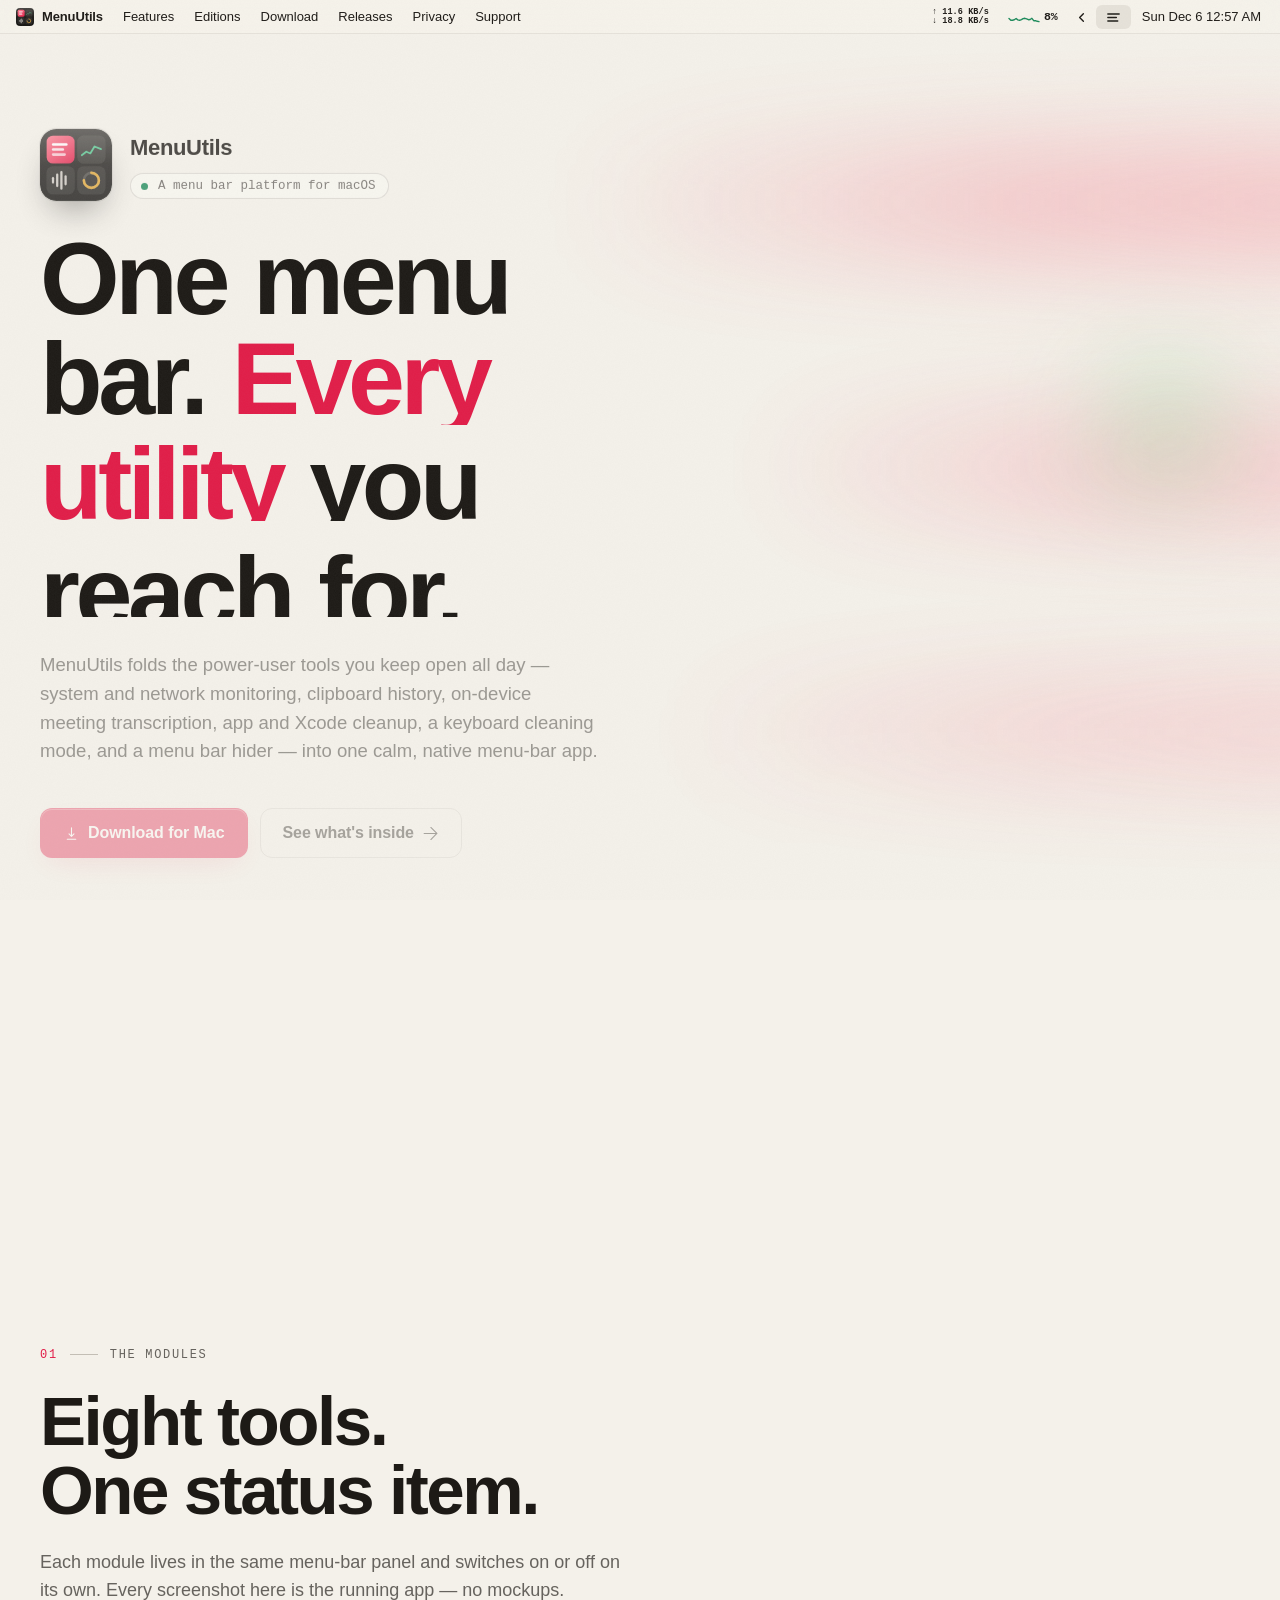
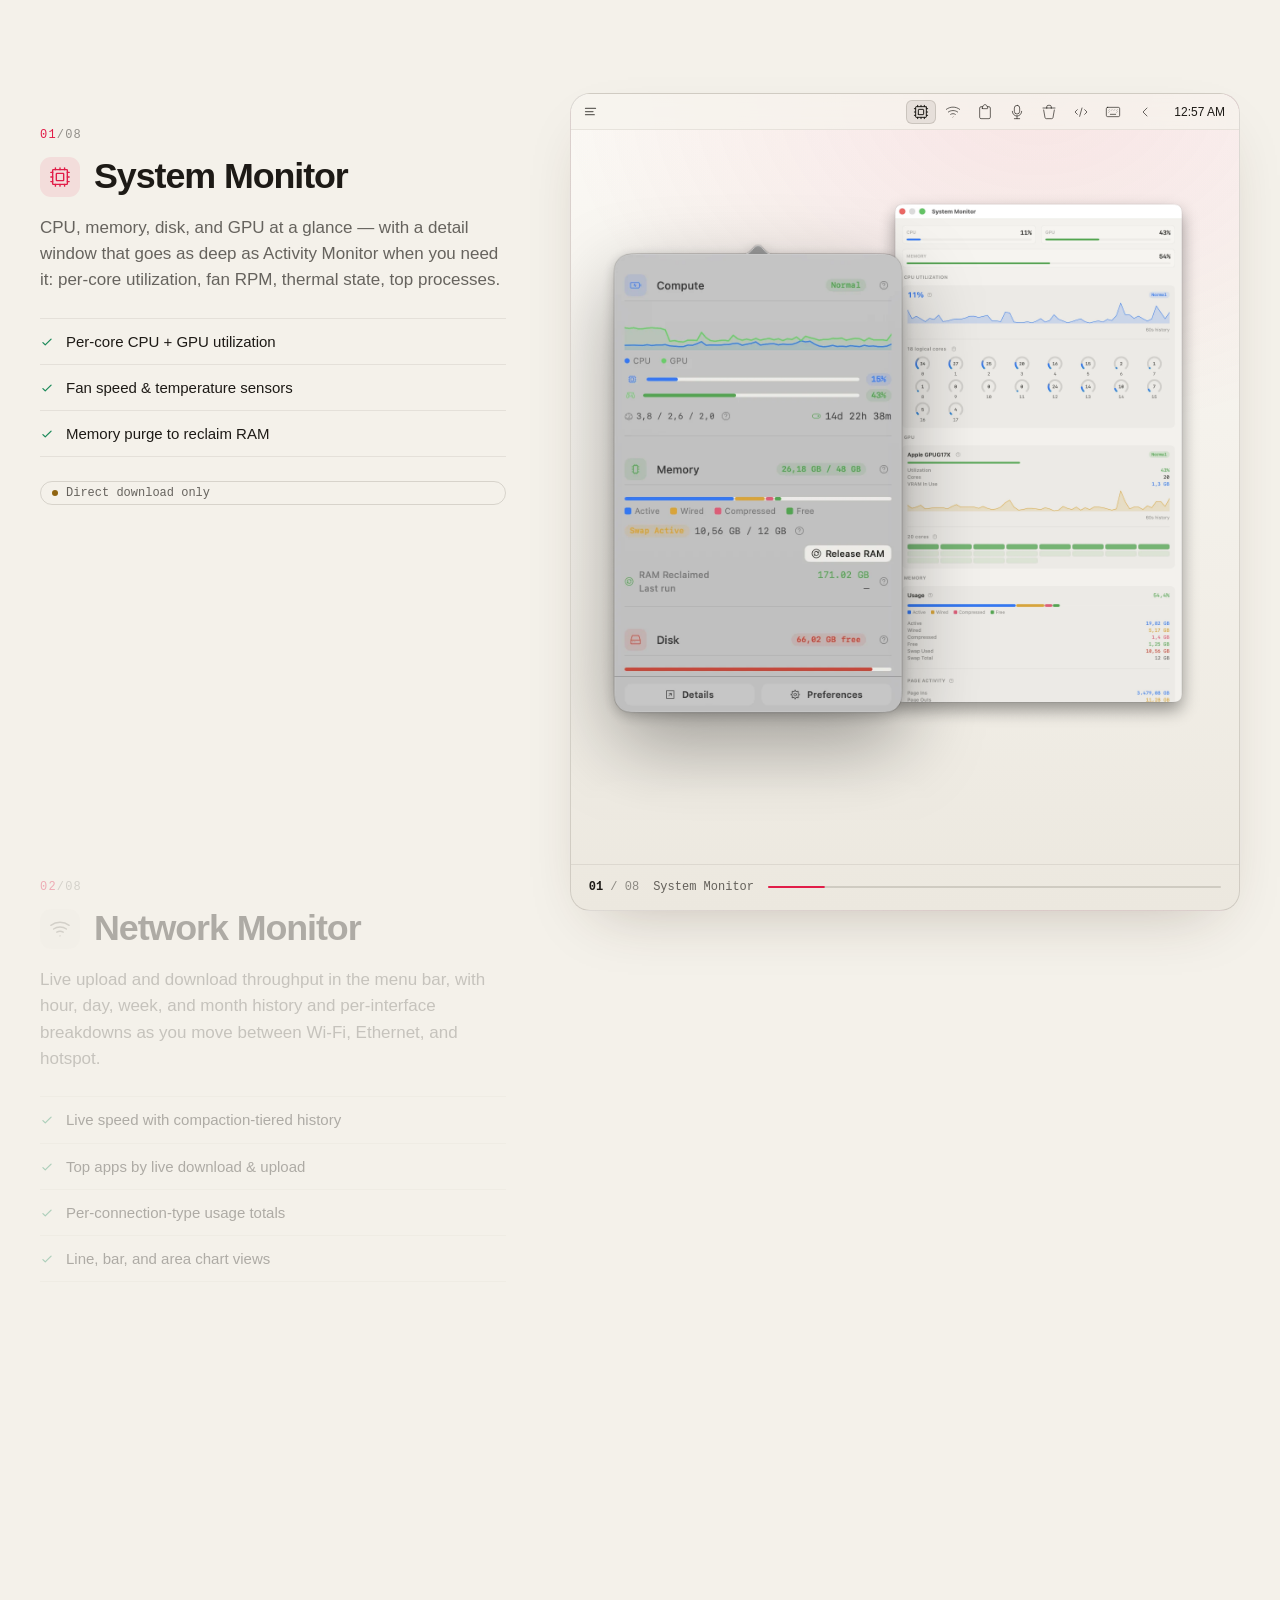
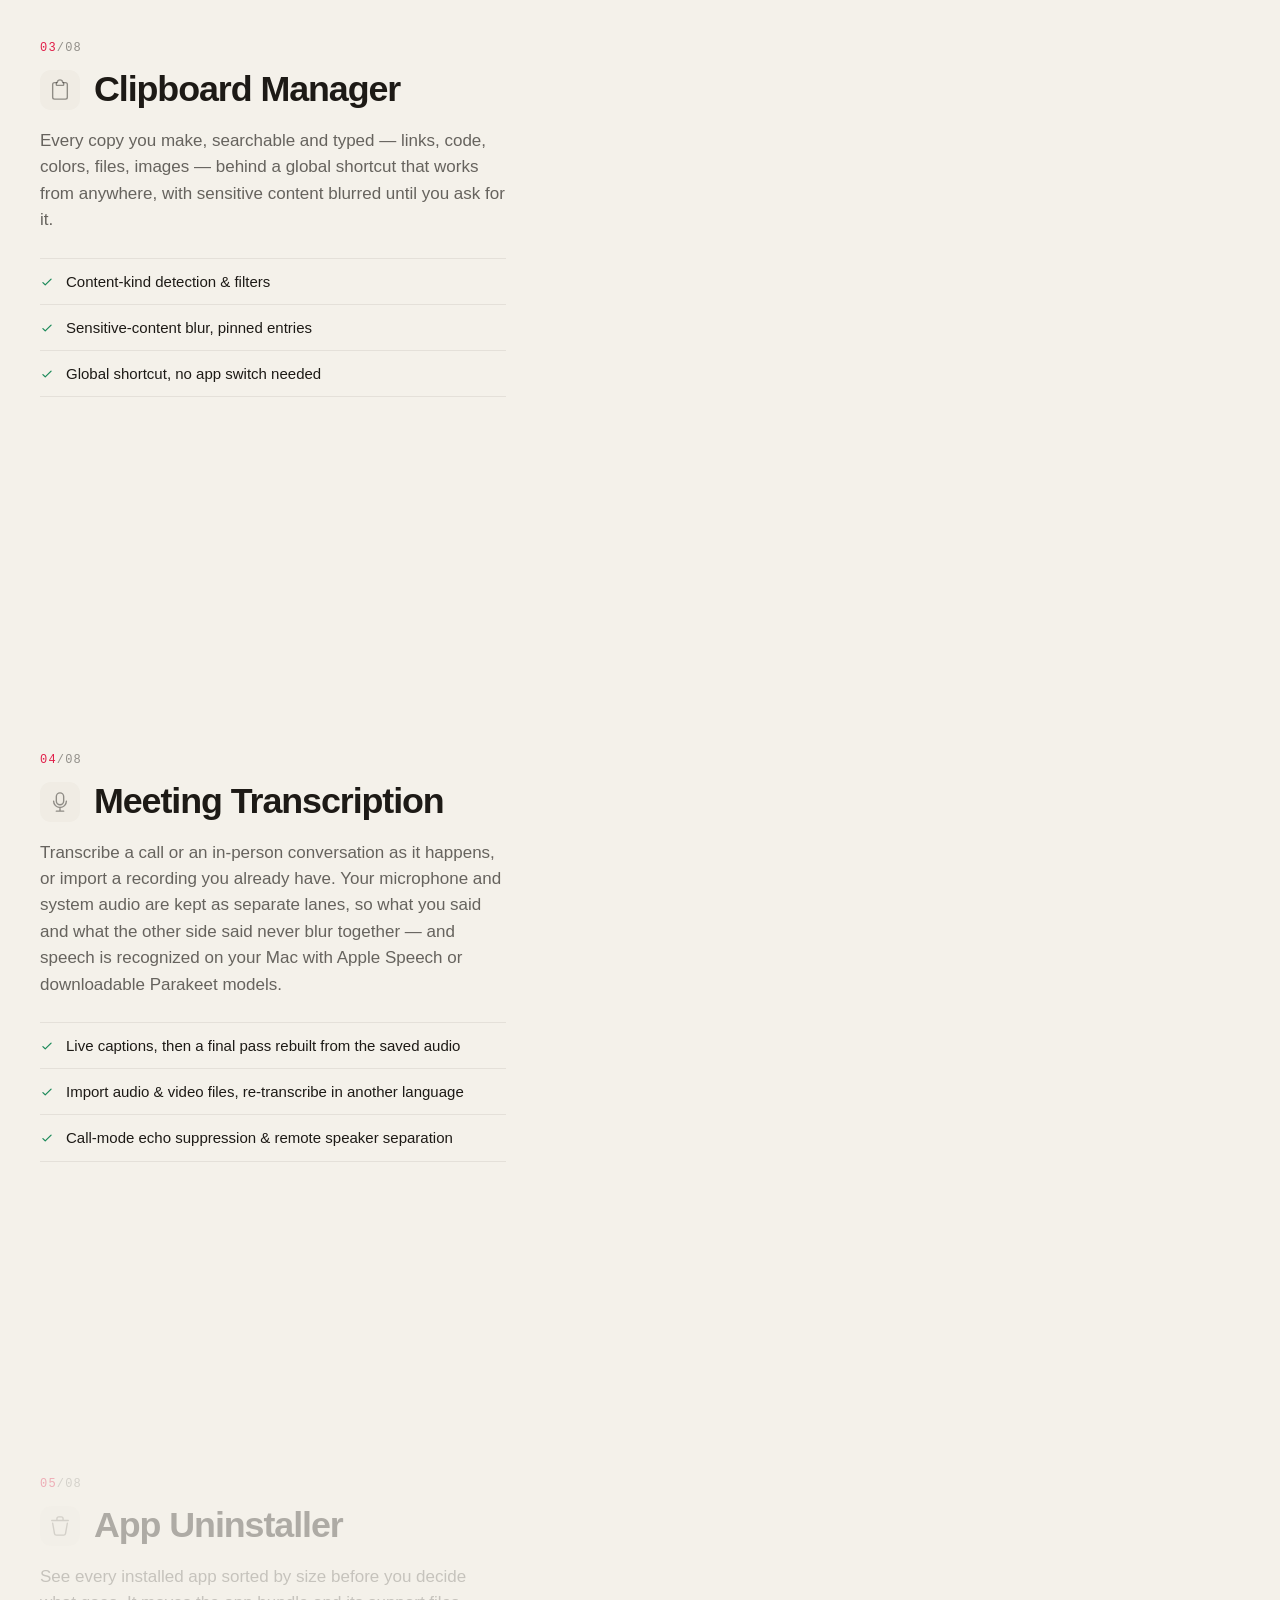
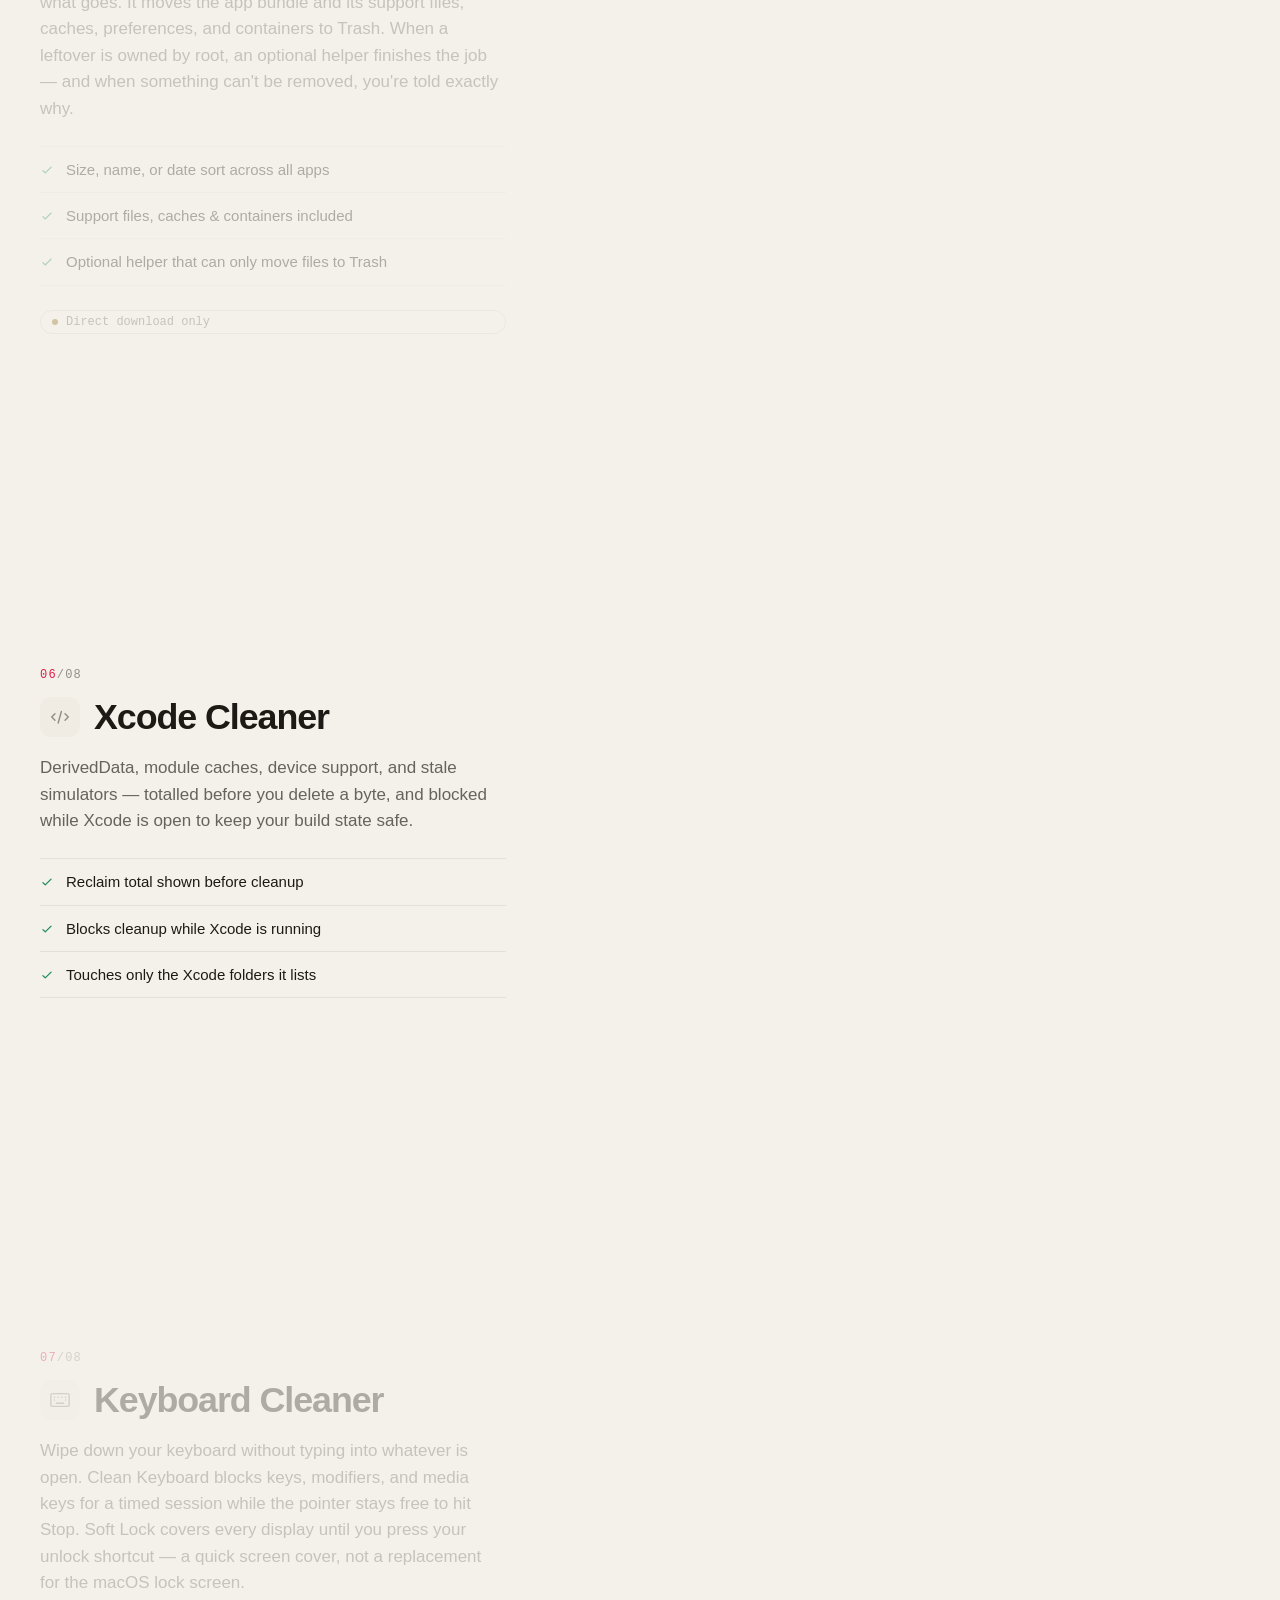
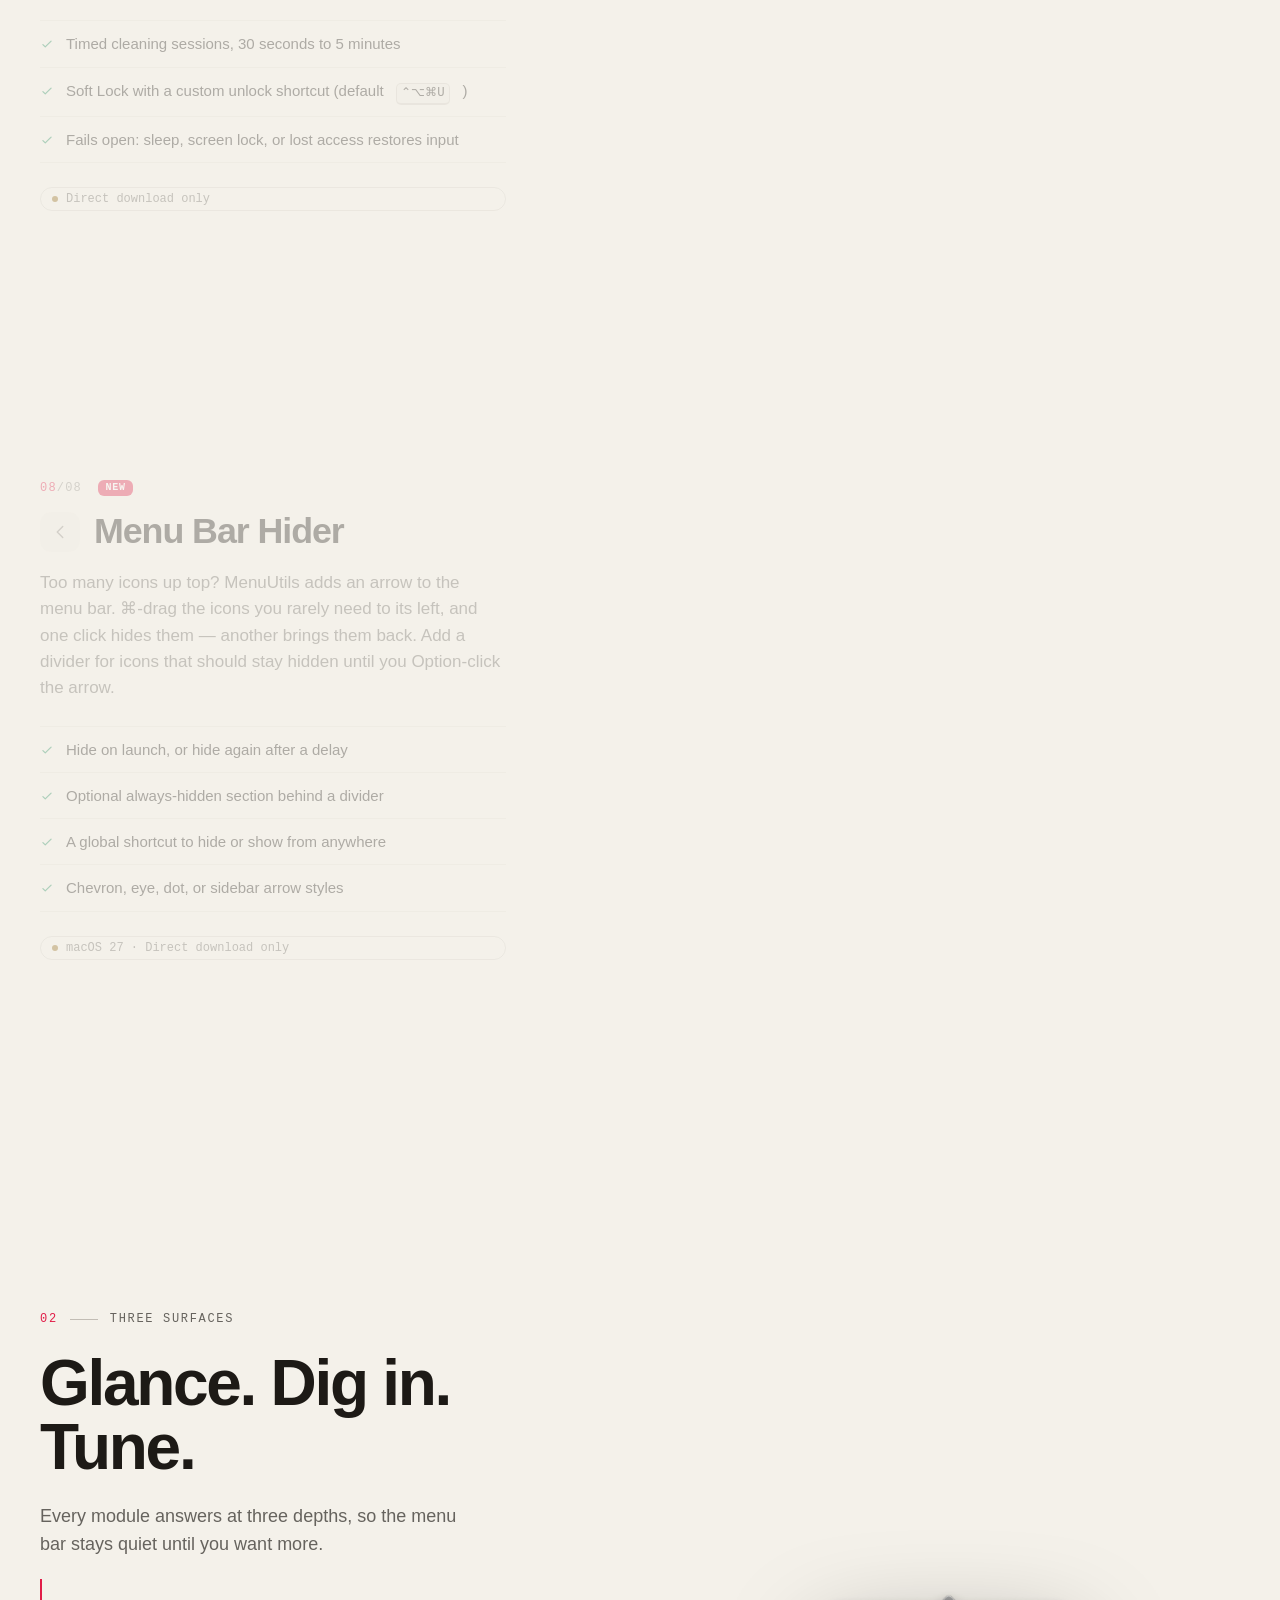
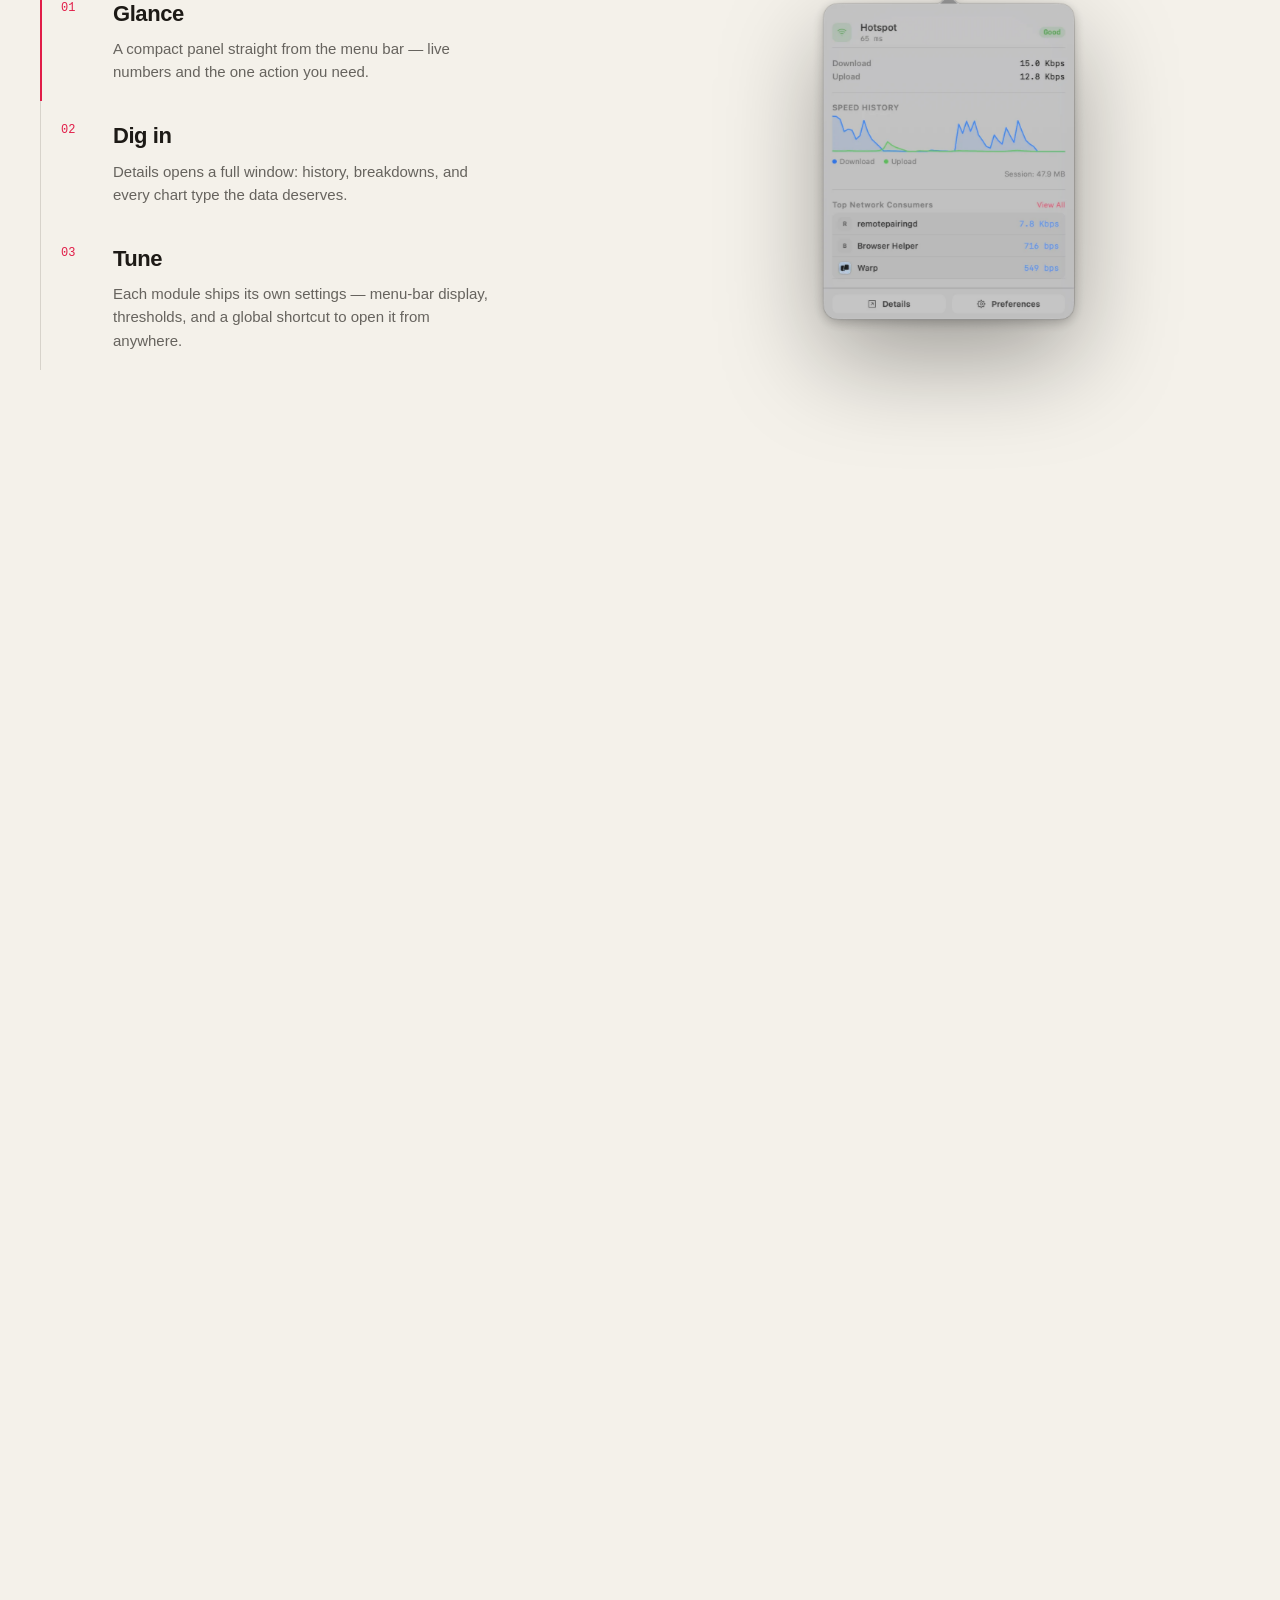
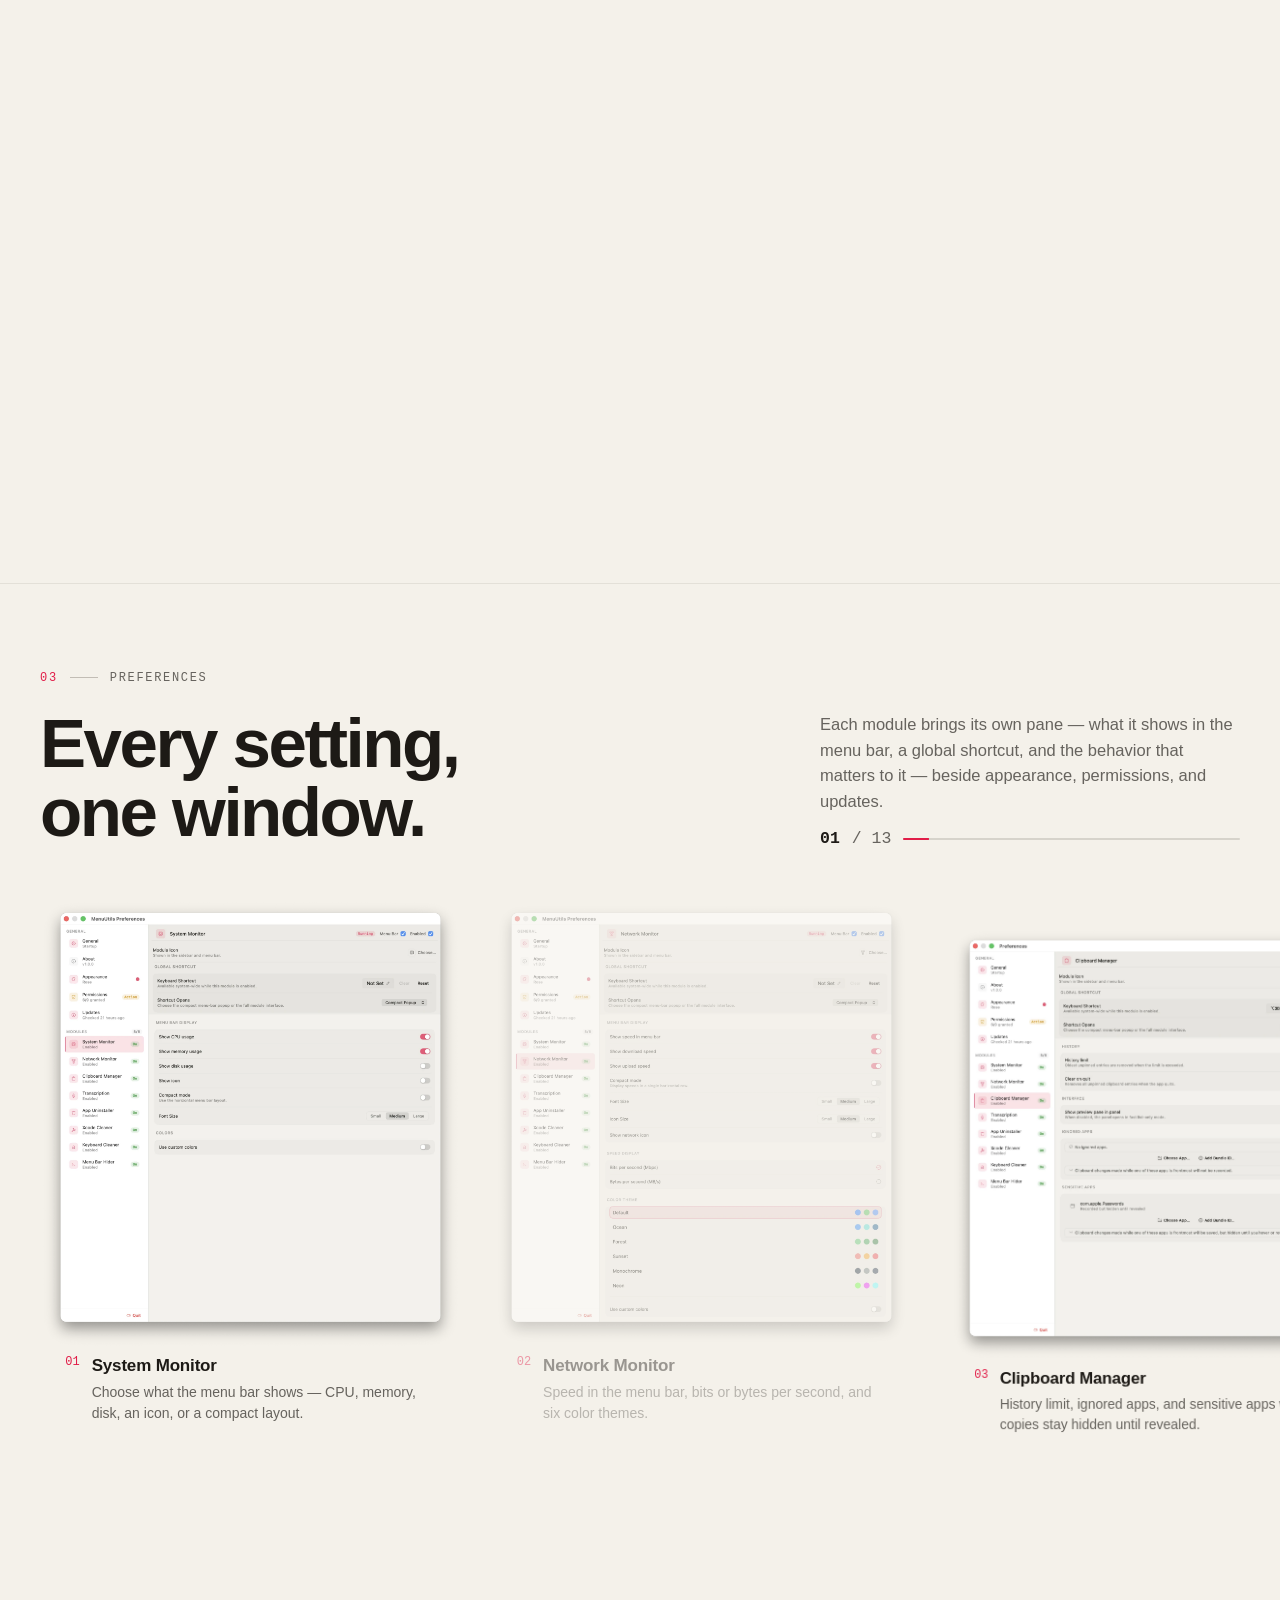
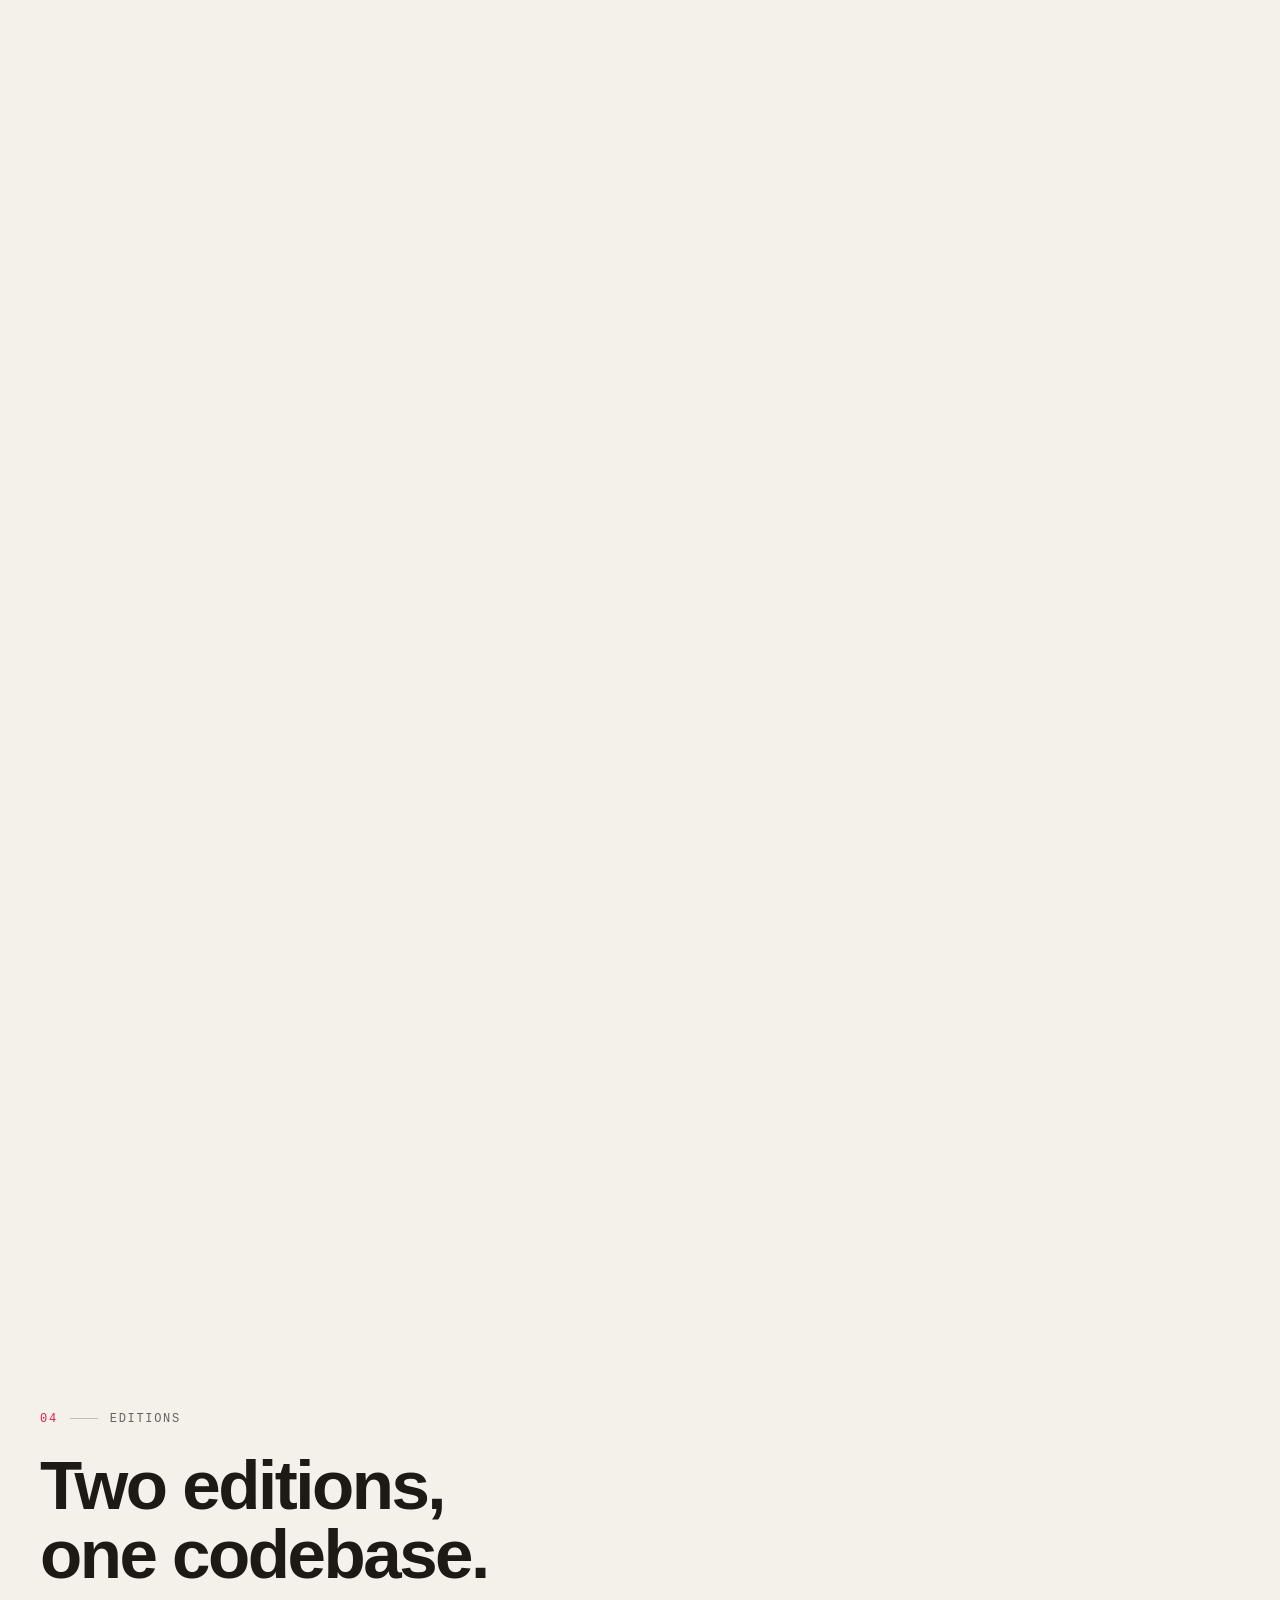
==== commit 8b19b6fd: "Make it clear the download is free Lead both download spec lines with a green "Free, no trial" pill," ====
--- a/index.html
+++ b/index.html
@@ -4,11 +4,11 @@
   <meta charset="utf-8">
   <meta name="viewport" content="width=device-width, initial-scale=1">
   <title>MenuUtils — A modular macOS menu-bar utility</title>
-  <meta name="description" content="MenuUtils consolidates power-user macOS utilities — system and network monitoring, clipboard history, on-device meeting transcription, app uninstaller, Xcode cleanup, keyboard cleaning, and menu bar icon hiding — into one menu-bar app.">
+  <meta name="description" content="MenuUtils is a free macOS menu-bar app that consolidates power-user macOS utilities — system and network monitoring, clipboard history, on-device meeting transcription, app uninstaller, Xcode cleanup, keyboard cleaning, and menu bar icon hiding — into one menu-bar app.">
   <meta name="theme-color" content="#141311" media="(prefers-color-scheme: dark)">
   <meta name="theme-color" content="#f4f1ea" media="(prefers-color-scheme: light)">
   <meta property="og:title" content="MenuUtils: One menu bar. Every utility you reach for.">
-  <meta property="og:description" content="A modular macOS menu-bar utility. System monitoring, clipboard history, on-device meeting transcription, app uninstaller, Xcode cleanup, and keyboard cleaning in one app.">
+  <meta property="og:description" content="A free, modular macOS menu-bar utility. System monitoring, clipboard history, on-device meeting transcription, app uninstaller, Xcode cleanup, and keyboard cleaning in one app.">
   <meta property="og:type" content="website">
   <meta property="og:url" content="https://menuutils.dogukaan.dev">
   <meta property="og:image" content="https://menuutils.dogukaan.dev/assets/og-image.png?v=3">
@@ -17,6 +17,7 @@
   <meta property="og:image:alt" content="MenuUtils: One menu bar. Every utility you reach for. Network and System Monitor panels dropping from the macOS menu bar.">
   <meta name="twitter:card" content="summary_large_image">
   <script>(function(d){var r=d.documentElement;r.classList.remove('no-js');r.classList.add('js');if(!matchMedia('(prefers-reduced-motion: reduce)').matches){r.classList.add('motion');setTimeout(function(){if(!window.__muMotion)r.classList.remove('motion')},2500)}})(document);</script>
+  <script type="application/ld+json">{"@context":"https://schema.org","@type":"SoftwareApplication","name":"MenuUtils","operatingSystem":"macOS 26.0 or later","applicationCategory":"UtilitiesApplication","url":"https://menuutils.dogukaan.dev","offers":{"@type":"Offer","price":"0","priceCurrency":"USD"}}</script>
   <link rel="stylesheet" href="/assets/style.css">
   <link rel="icon" href="/assets/favicon.svg" type="image/svg+xml">
   <script src="/assets/vendor/gsap/gsap.min.js" defer></script>
@@ -138,7 +139,7 @@
         <a class="btn btn-primary btn-lg" data-magnetic data-release-download href="https://github.com/darkbringer1/menuutils/releases/download/v0.8.4/MenuUtils-0.8.4.dmg"><svg class="icon" viewBox="0 0 24 24" aria-hidden="true"><use href="#ic-download"/></svg> Download for Mac</a>
         <a class="btn btn-ghost btn-lg" href="#features">See what's inside <svg class="icon" viewBox="0 0 24 24" aria-hidden="true"><use href="#ic-arrow-right"/></svg></a>
       </div>
-      <p class="spec-line" data-hero>macOS 26.0 or later <i></i> Apple Silicon <i></i> Notarized by Apple</p>
+      <p class="spec-line" data-hero><span class="spec-free"><svg class="icon" viewBox="0 0 24 24" aria-hidden="true"><use href="#ic-check"/></svg>Free, no trial</span> <i></i> macOS 26.0 or later <i></i> Apple Silicon <i></i> Notarized by Apple</p>
     </div>
 
     <div class="hero-stage" data-hero-stage>
@@ -598,12 +599,12 @@
     <div class="download-copy">
       <p class="eyebrow"><span class="sect-no">06</span> Get it</p>
       <h2 id="download-title" data-split>Put it in your<br>menu bar.</h2>
-      <p>The direct download is the complete edition — every module and Sparkle self-updates, signed with Developer ID and notarized by Apple.</p>
+      <p>The direct download is the complete edition, and it costs nothing — no trial clock, no account, no feature paywall. Every module and Sparkle self-updates, signed with Developer ID and notarized by Apple.</p>
       <div class="cta-row">
         <a class="btn btn-primary btn-lg" data-magnetic data-release-download href="https://github.com/darkbringer1/menuutils/releases/download/v0.8.4/MenuUtils-0.8.4.dmg"><svg class="icon" viewBox="0 0 24 24" aria-hidden="true"><use href="#ic-download"/></svg> Get the latest DMG</a>
         <a class="btn btn-ghost btn-lg" href="https://github.com/darkbringer1/menuutils/releases">All releases <svg class="icon" viewBox="0 0 24 24" aria-hidden="true"><use href="#ic-arrow-up-right"/></svg></a>
       </div>
-      <p class="spec-line">macOS 26.0 or later <i></i> Apple Silicon</p>
+      <p class="spec-line"><span class="spec-free"><svg class="icon" viewBox="0 0 24 24" aria-hidden="true"><use href="#ic-check"/></svg>Free, no trial</span> <i></i> macOS 26.0 or later <i></i> Apple Silicon</p>
 
       <div class="download-cards">
         <div class="mini-card">
--- a/assets/style.css
+++ b/assets/style.css
@@ -253,6 +253,18 @@
   color: var(--fg-3);
 }
 .spec-line i { width: 3px; height: 3px; border-radius: 50%; background: var(--fg-3); }
+.spec-free {
+  display: inline-flex;
+  align-items: center;
+  gap: 5px;
+  height: 22px;
+  padding: 0 9px 0 7px;
+  border-radius: 999px;
+  background: var(--success-dim);
+  color: var(--success);
+  font-weight: 600;
+}
+.spec-free .icon { width: 13px; height: 13px; stroke-width: 2.4; }
 
 .chip {
   display: inline-grid;
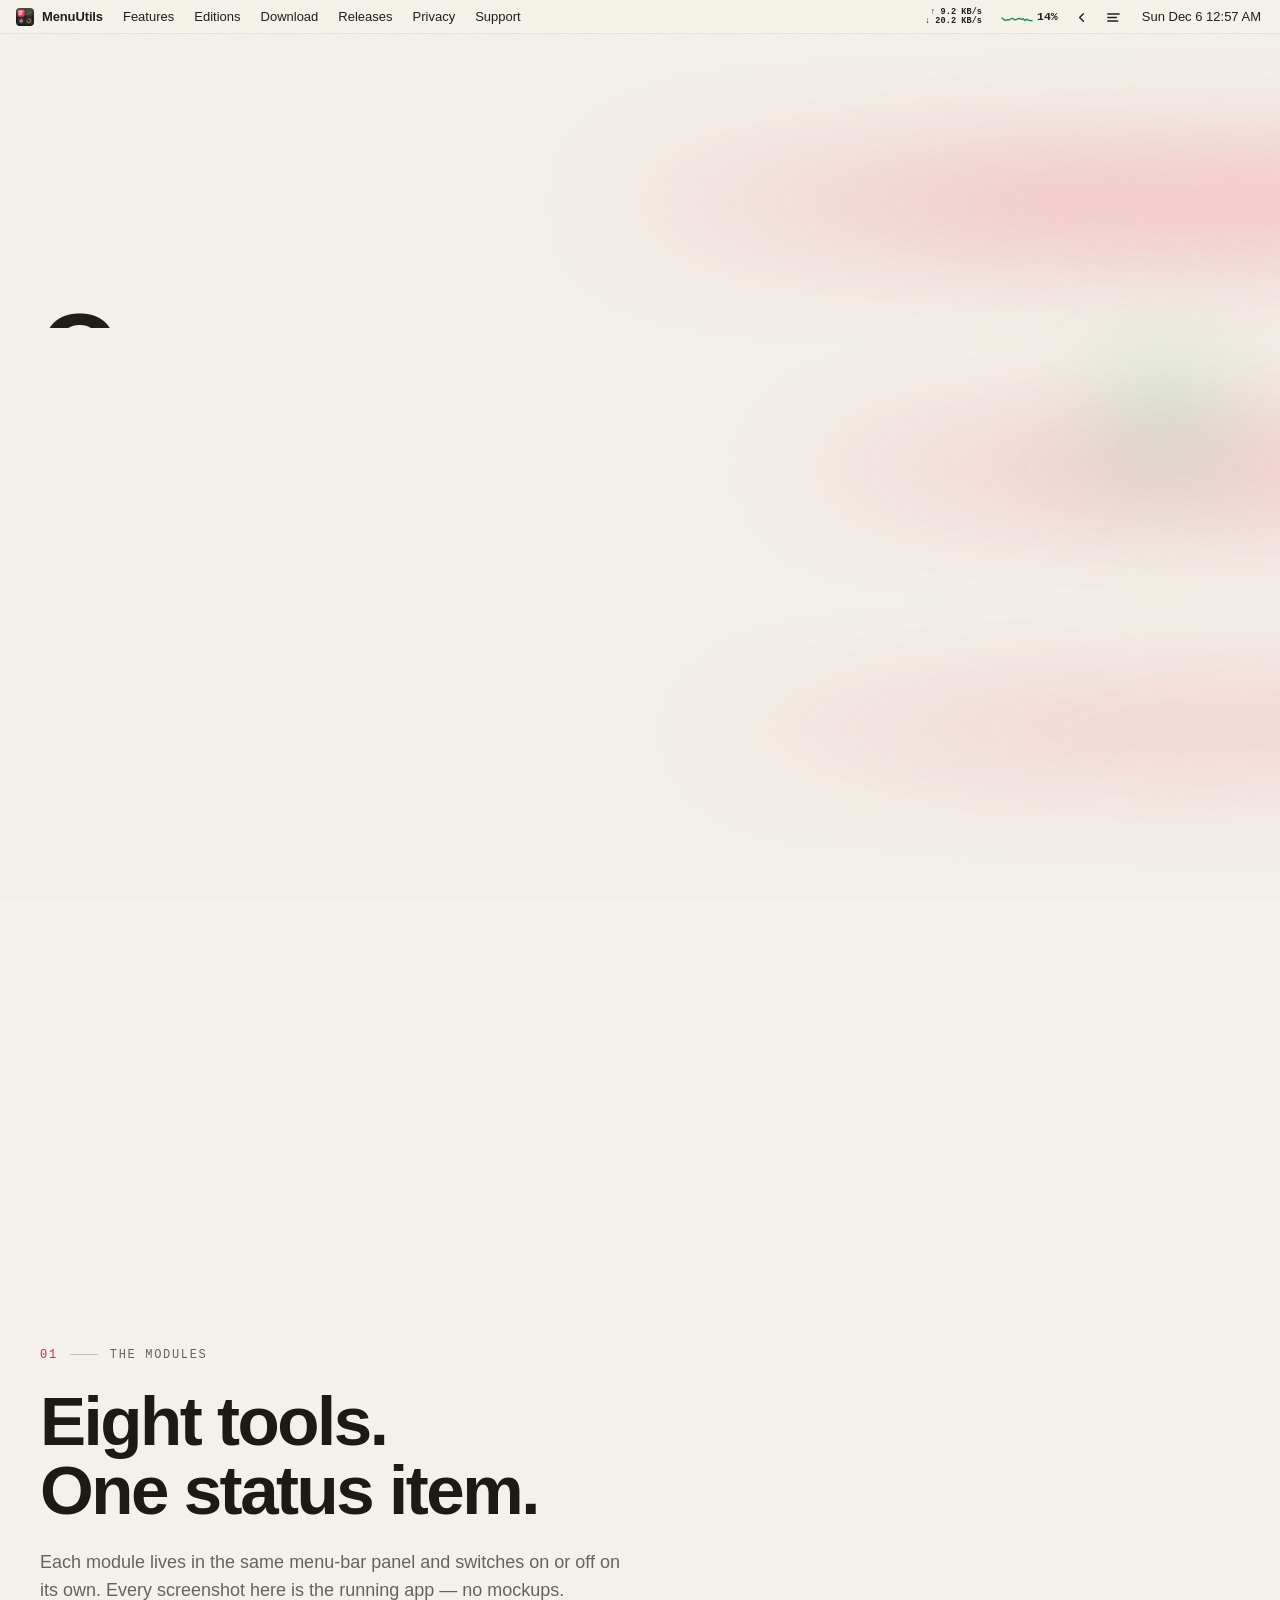
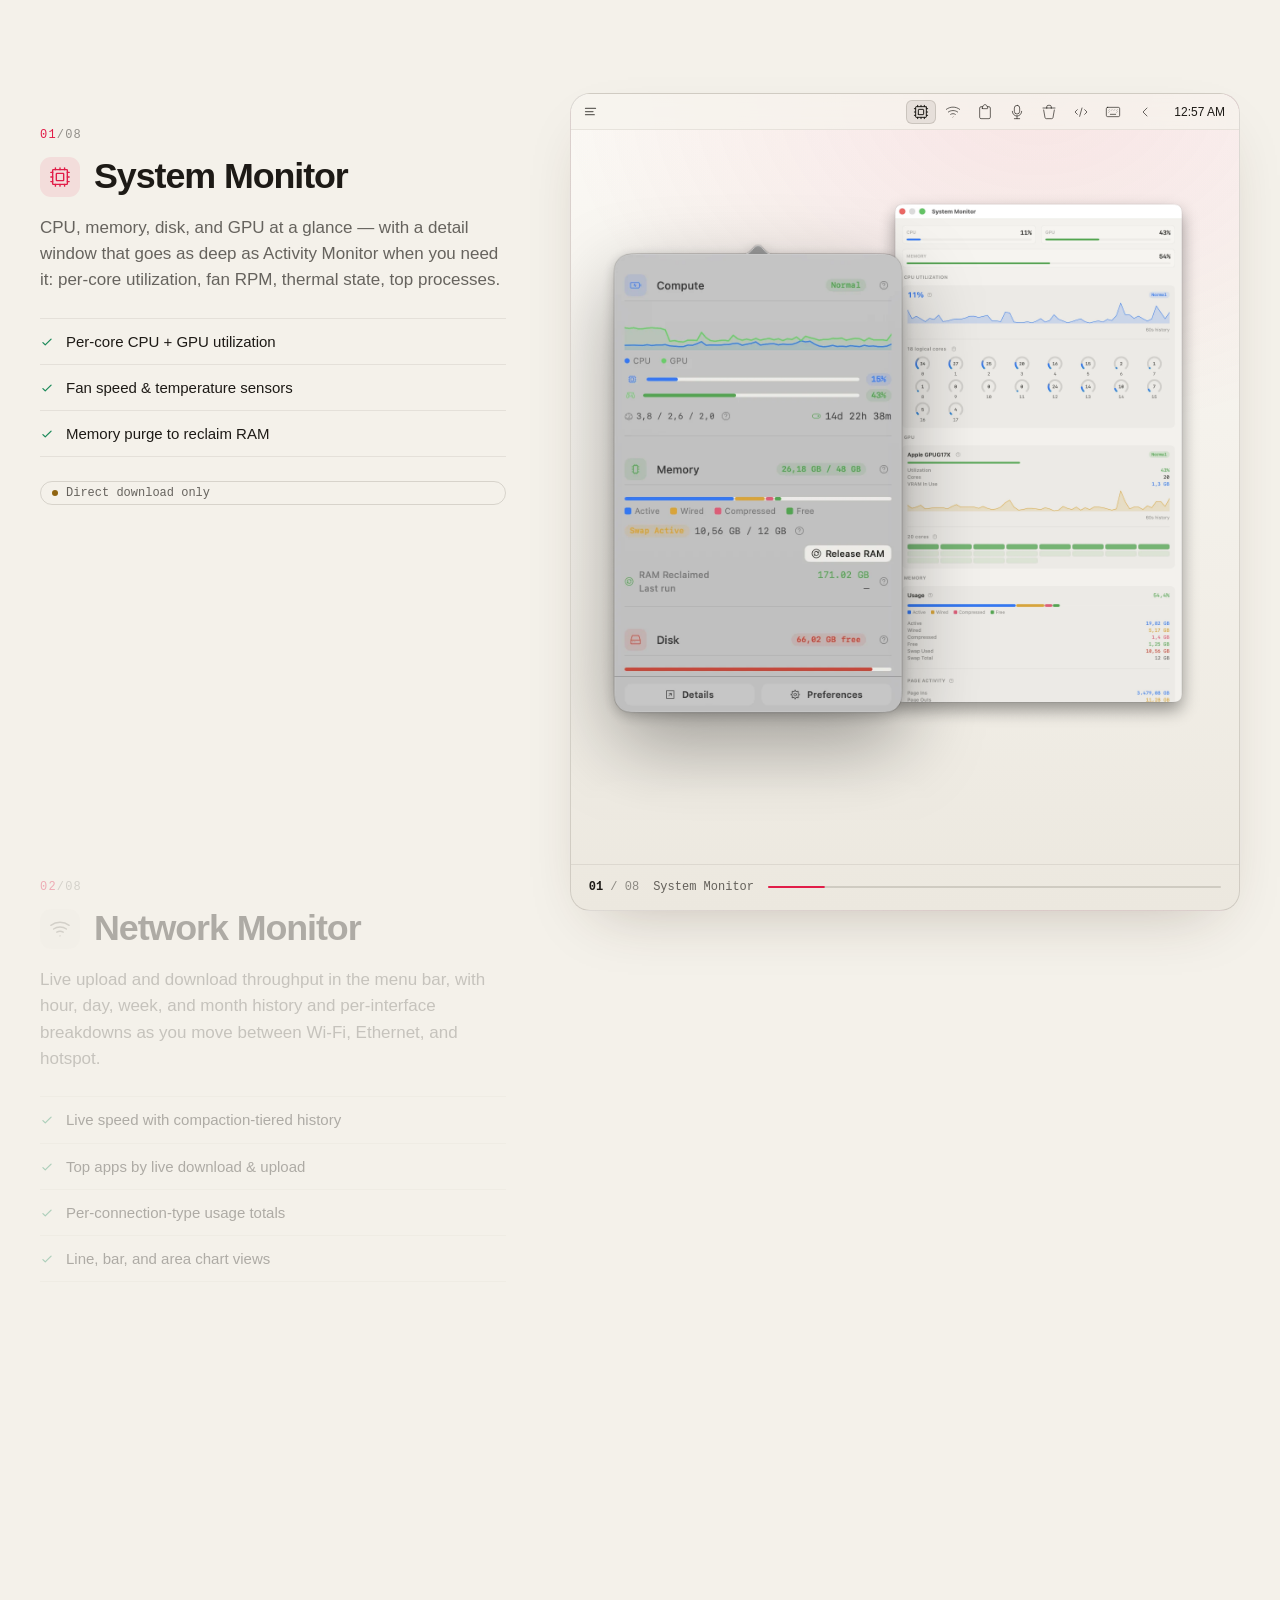
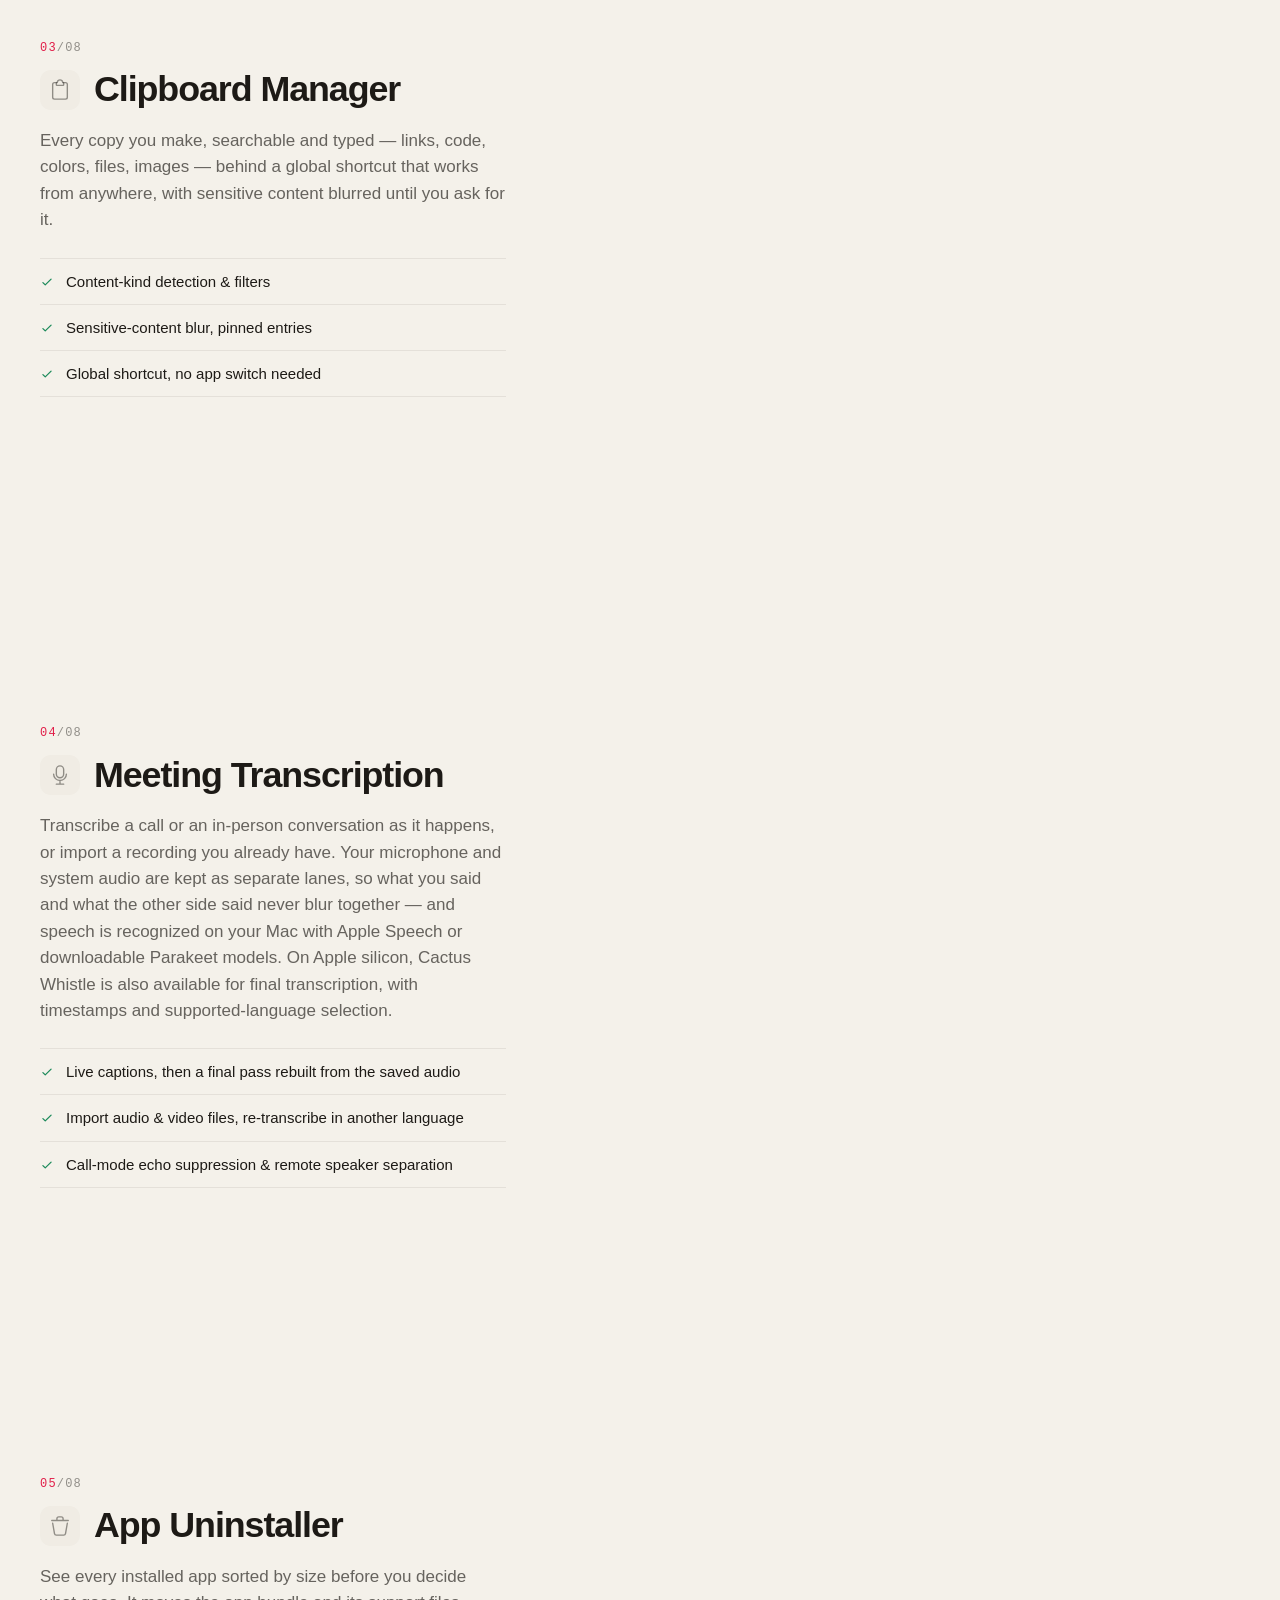
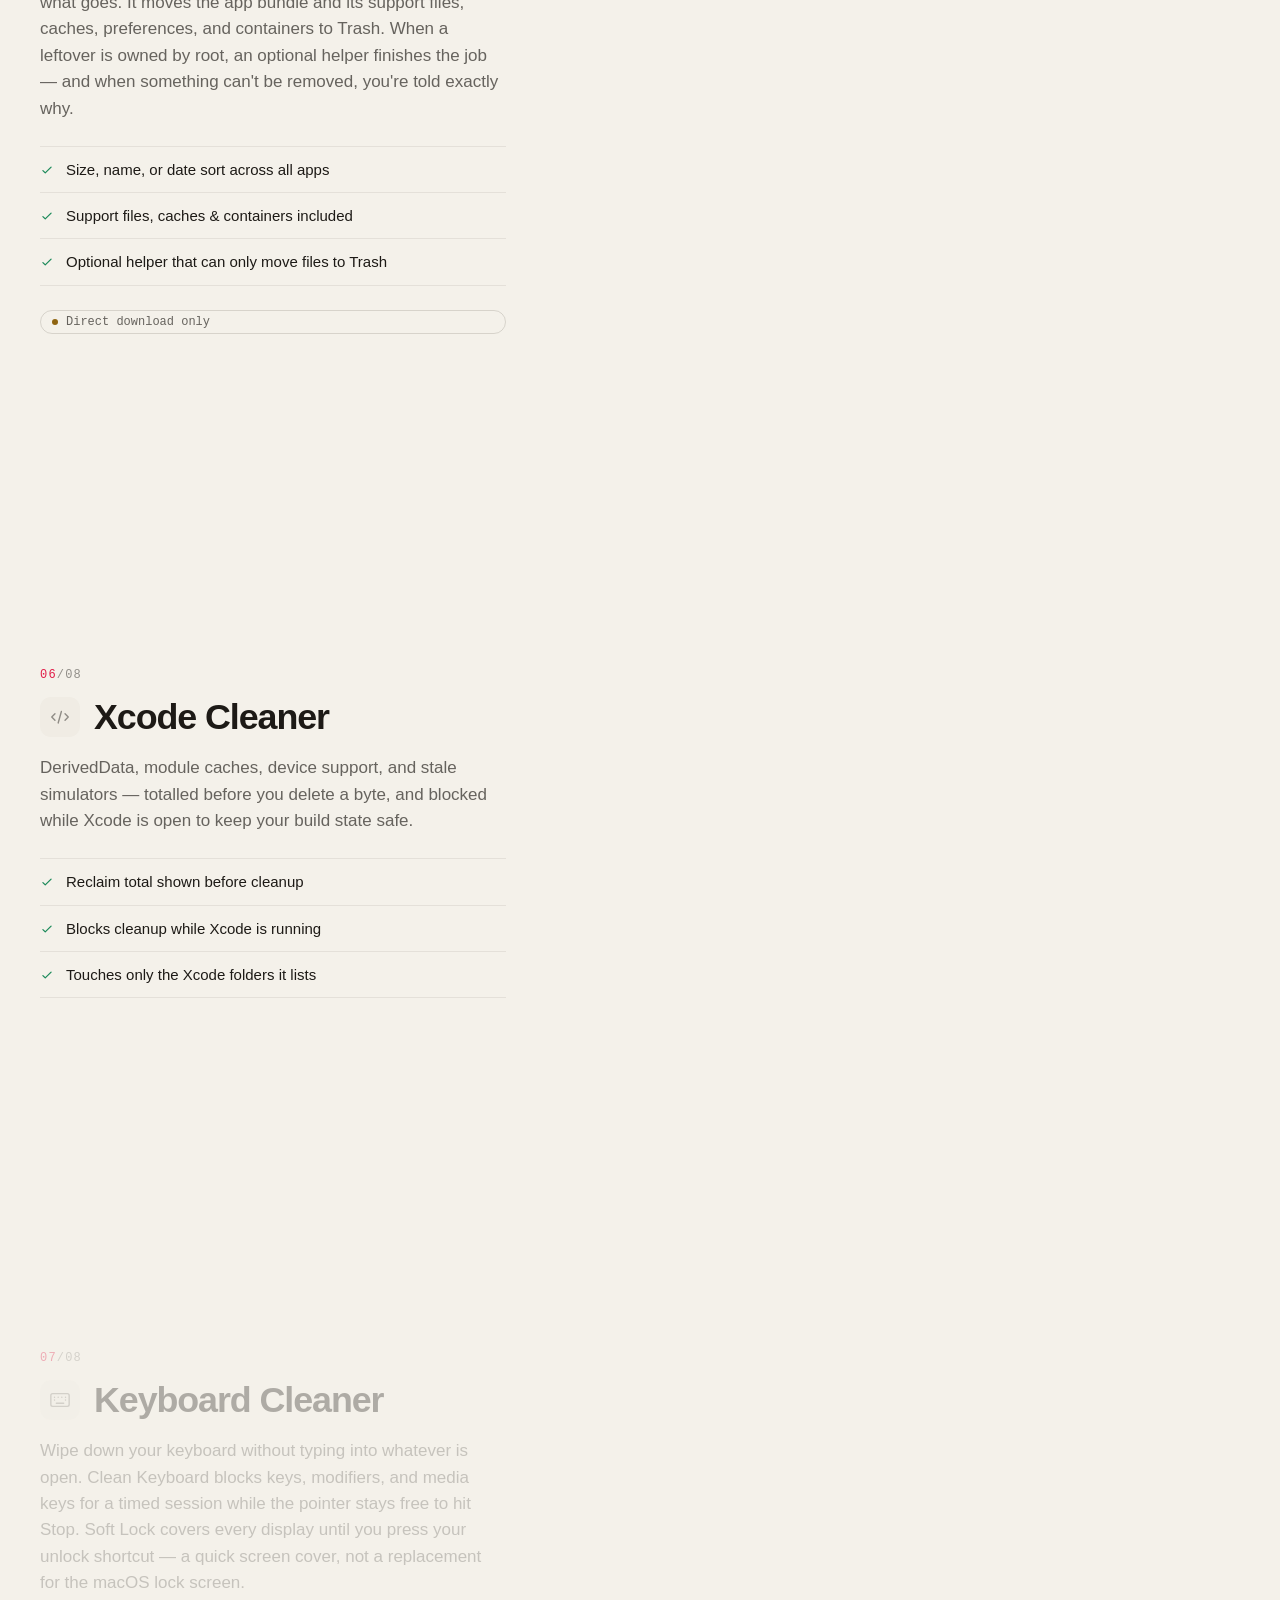
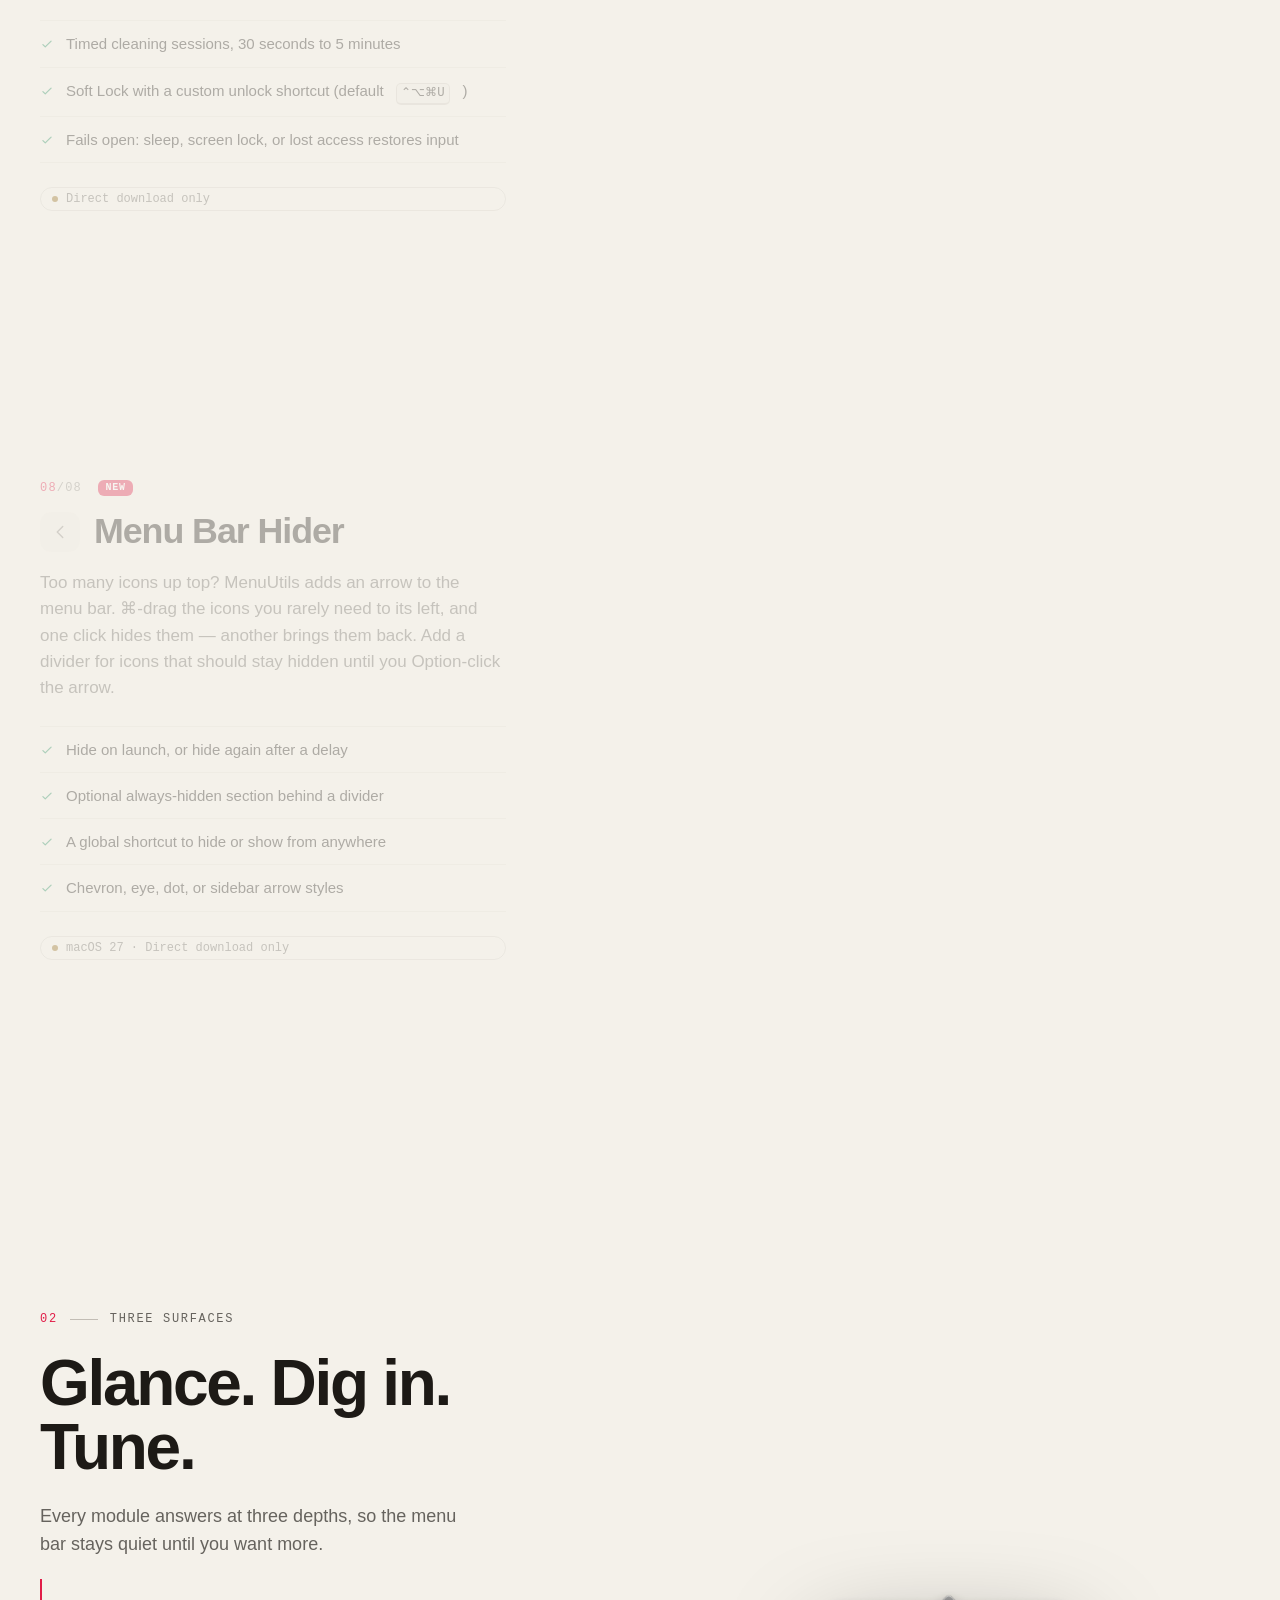
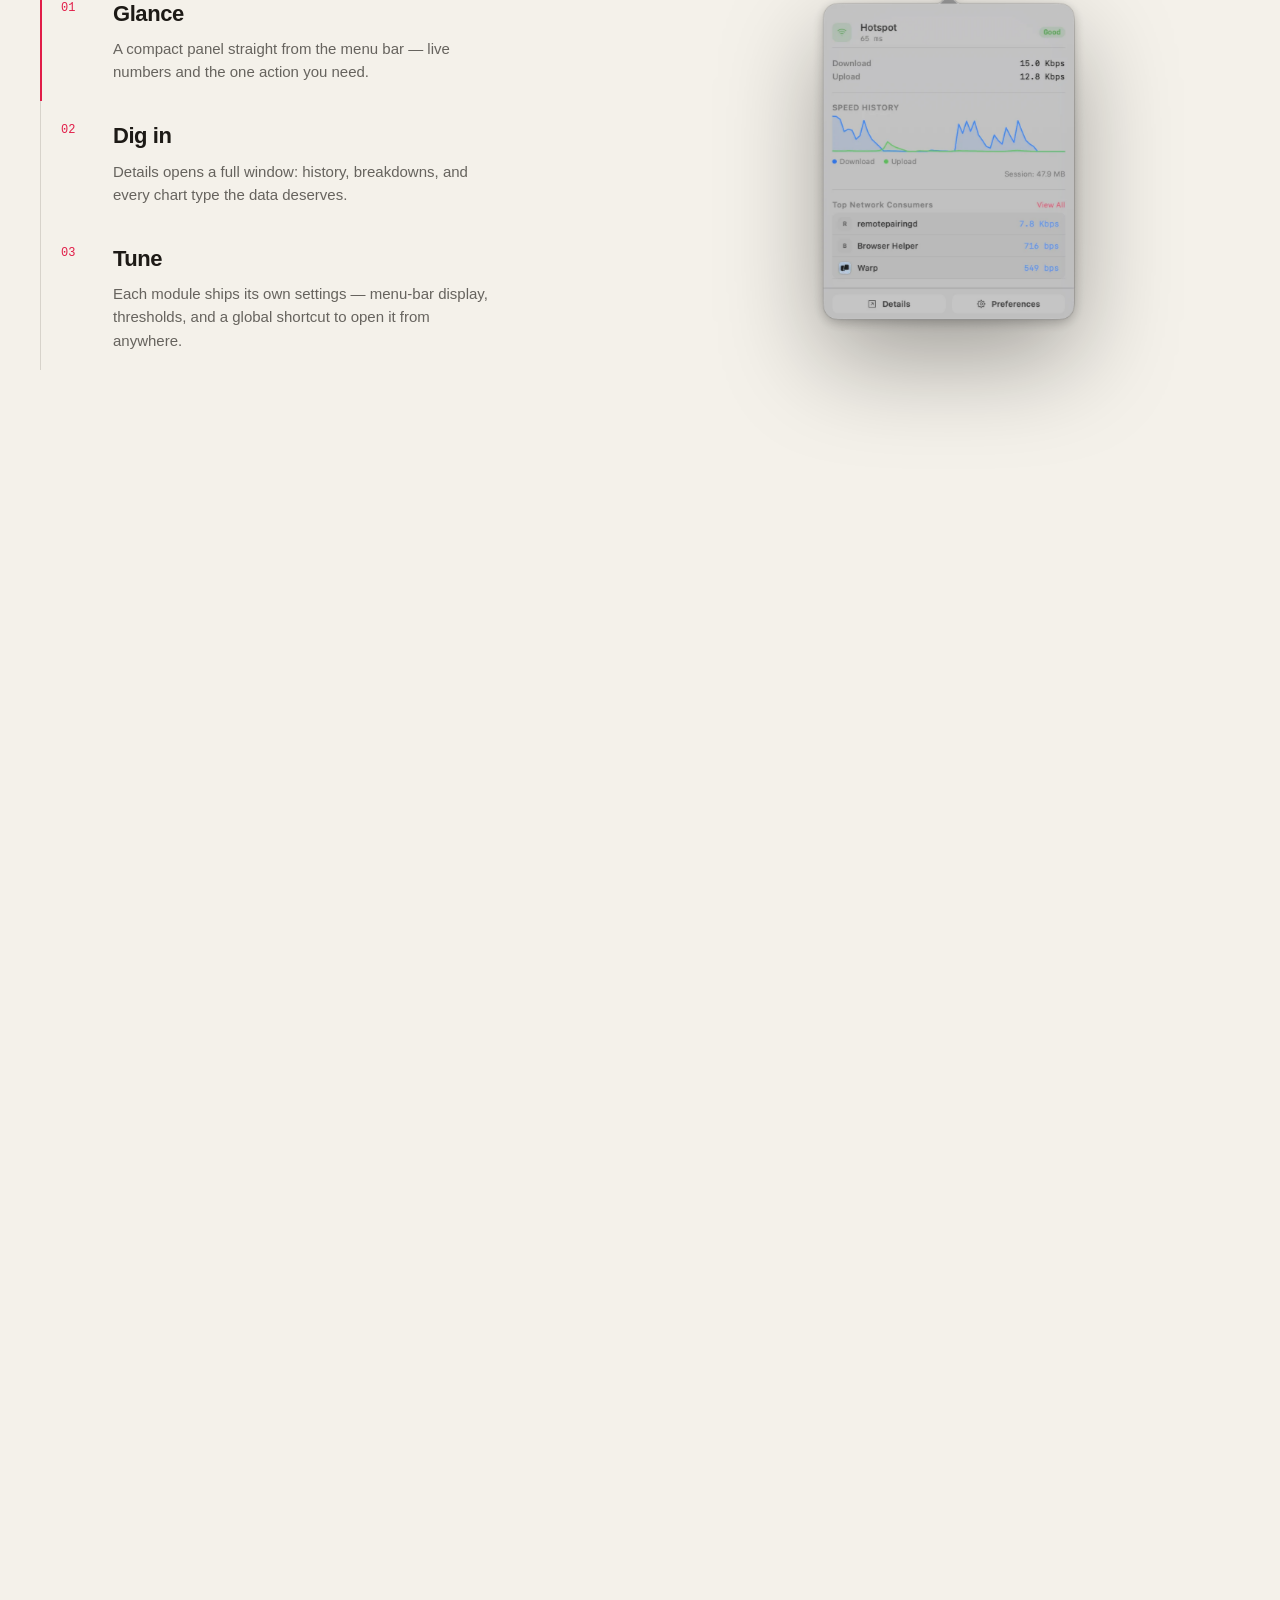
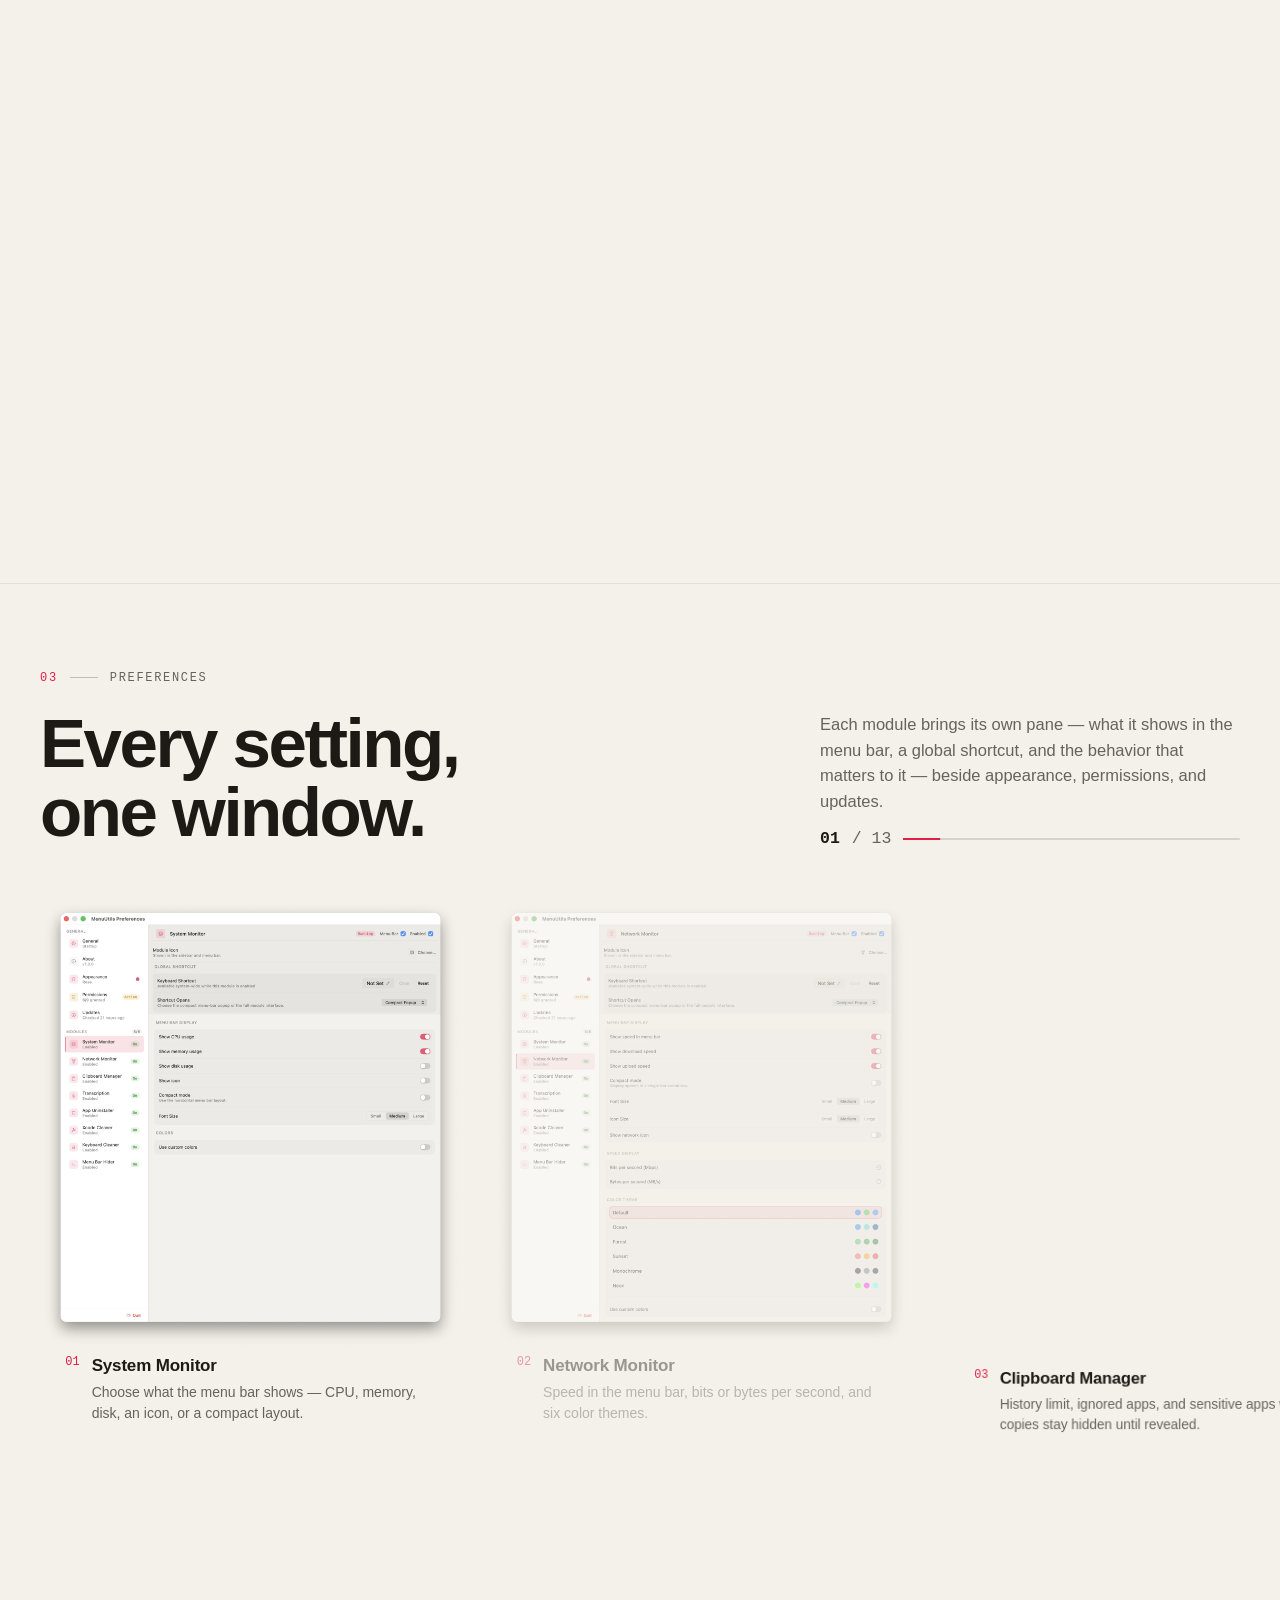
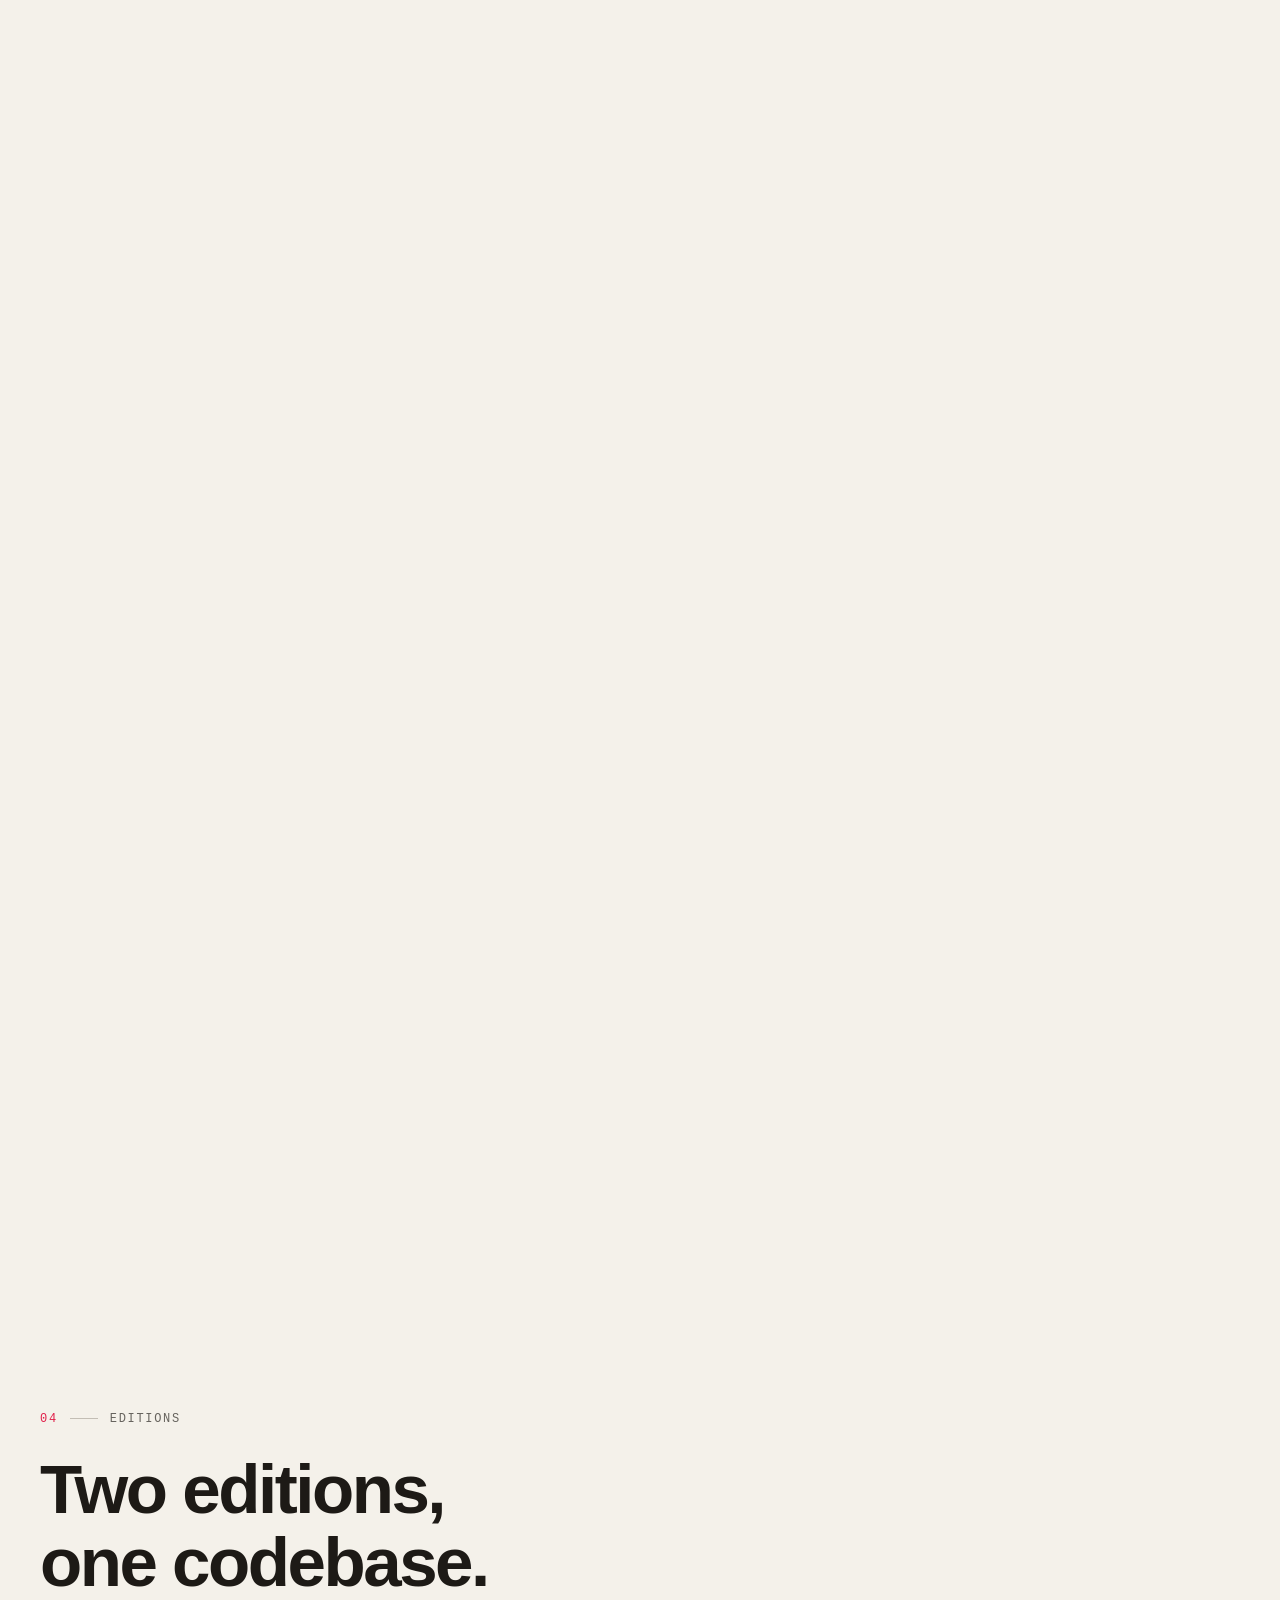
==== commit 98fee0af: "Document local Whistle transcription and model downloads" ====
--- a/index.html
+++ b/index.html
@@ -221,7 +221,7 @@
         <article class="module" id="m-transcription" data-module="3">
           <p class="module-index"><span>04</span>/08</p>
           <h3 class="module-title"><span class="chip"><svg class="icon" viewBox="0 0 24 24" aria-hidden="true"><use href="#ic-mic"/></svg></span>Meeting Transcription</h3>
-          <p class="module-lede">Transcribe a call or an in-person conversation as it happens, or import a recording you already have. Your microphone and system audio are kept as separate lanes, so what you said and what the other side said never blur together — and speech is recognized on your Mac with Apple Speech or downloadable Parakeet models.</p>
+          <p class="module-lede">Transcribe a call or an in-person conversation as it happens, or import a recording you already have. Your microphone and system audio are kept as separate lanes, so what you said and what the other side said never blur together — and speech is recognized on your Mac with Apple Speech or downloadable Parakeet models. On Apple silicon, Cactus Whistle is also available for final transcription, with timestamps and supported-language selection.</p>
           <ul class="spec-list">
             <li>Live captions, then a final pass rebuilt from the saved audio</li>
             <li>Import audio &amp; video files, re-transcribe in another language</li>
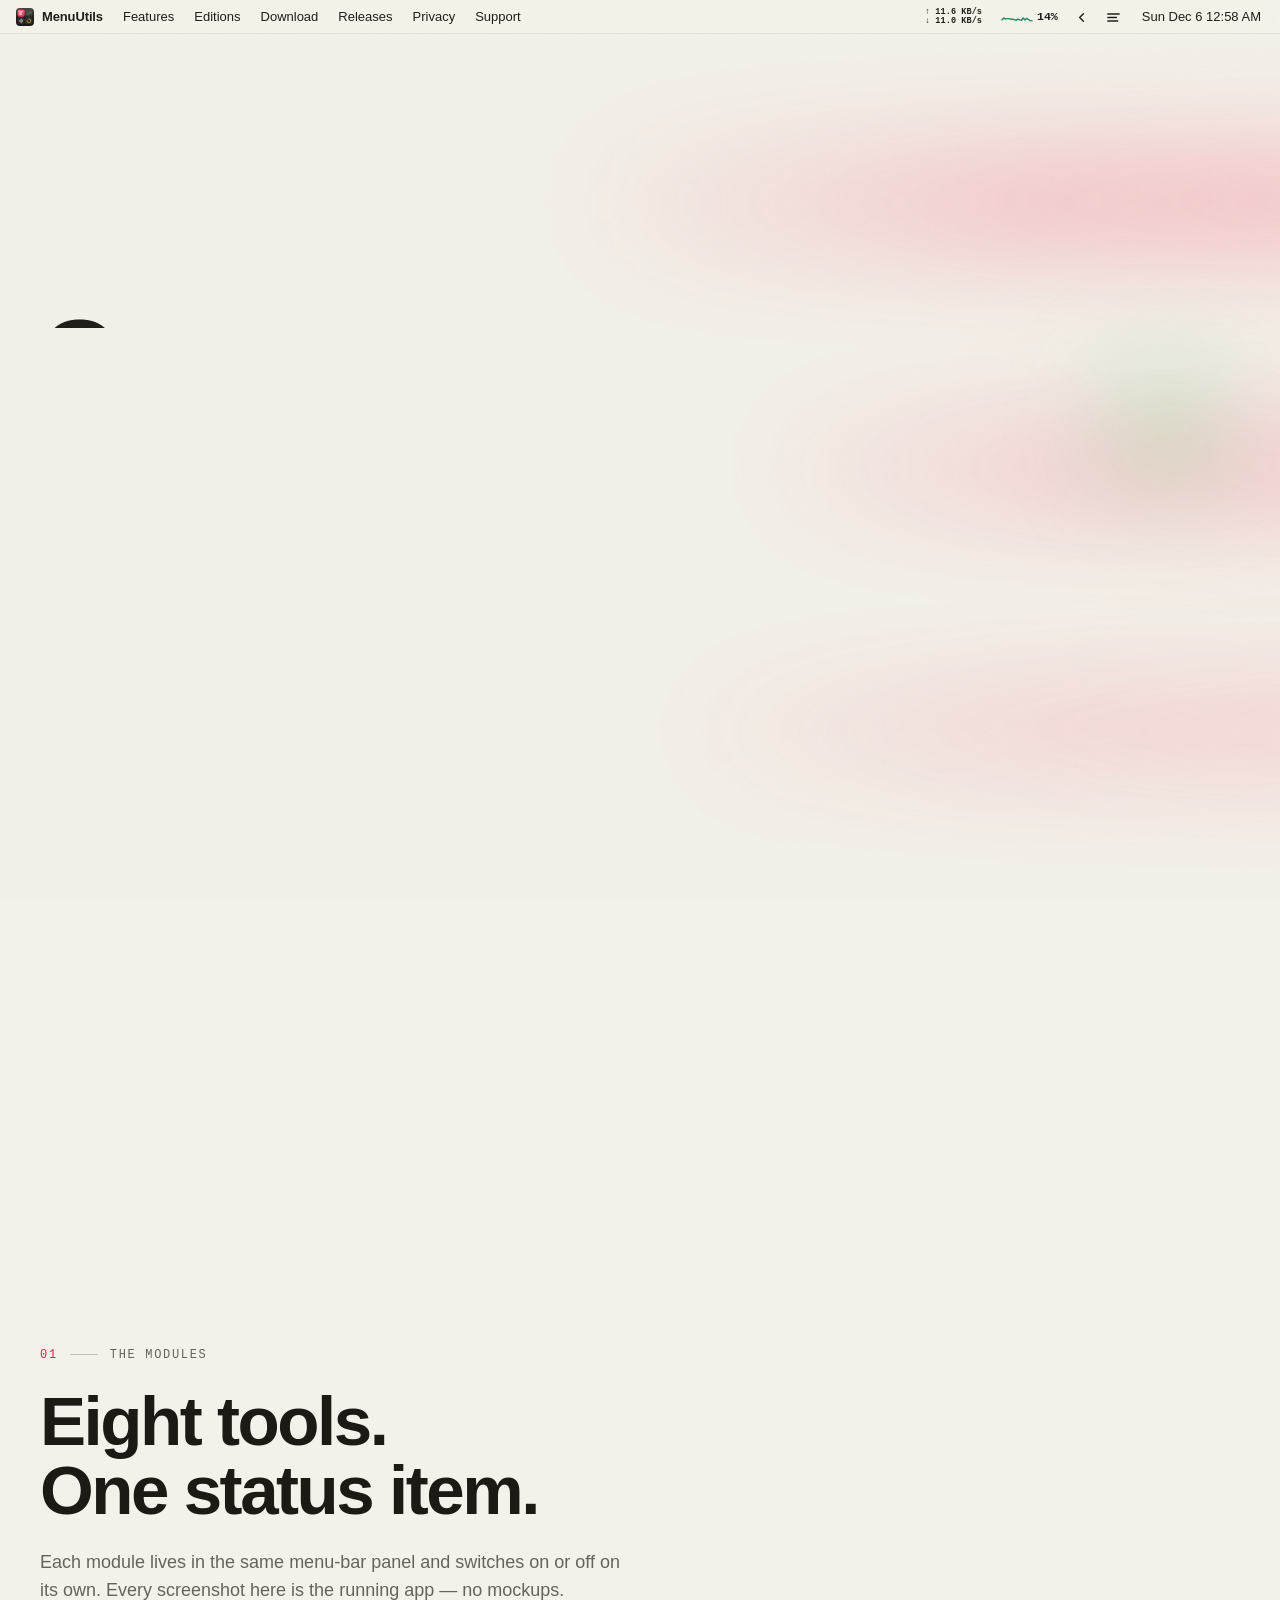
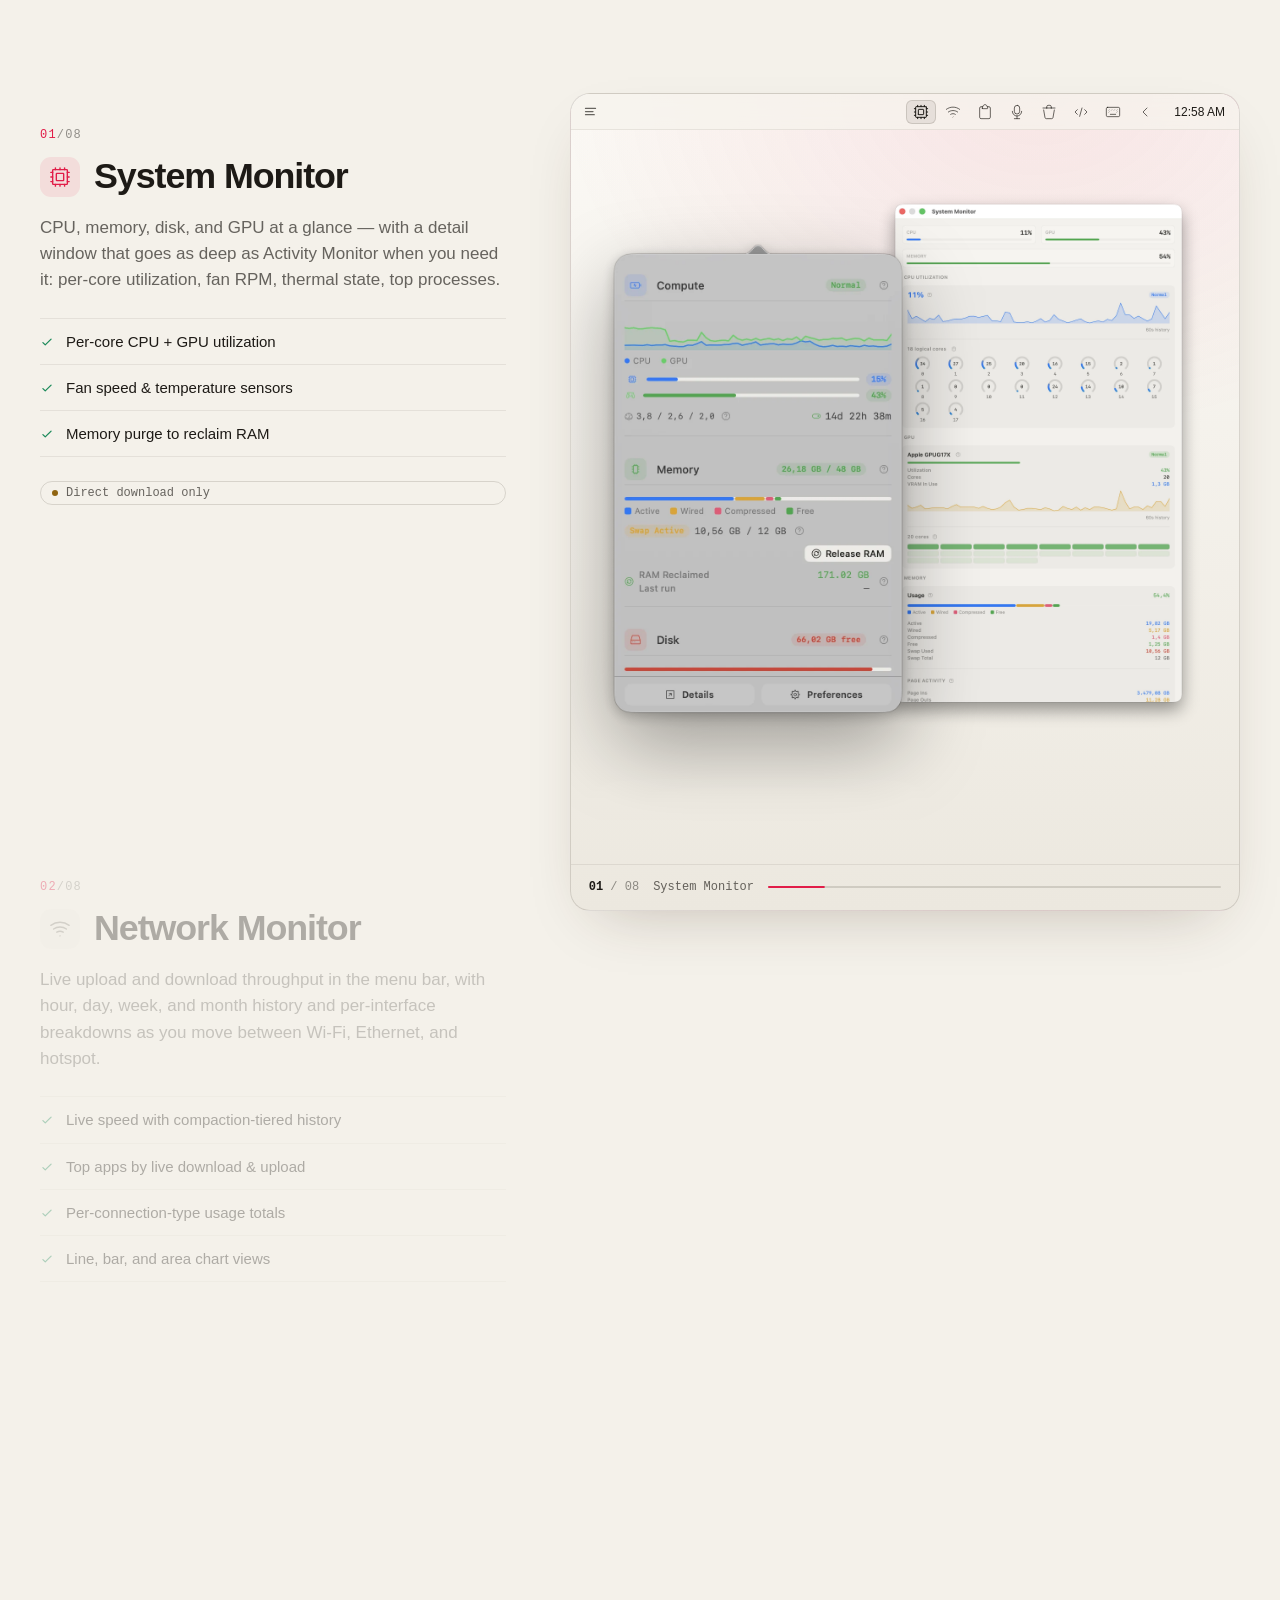
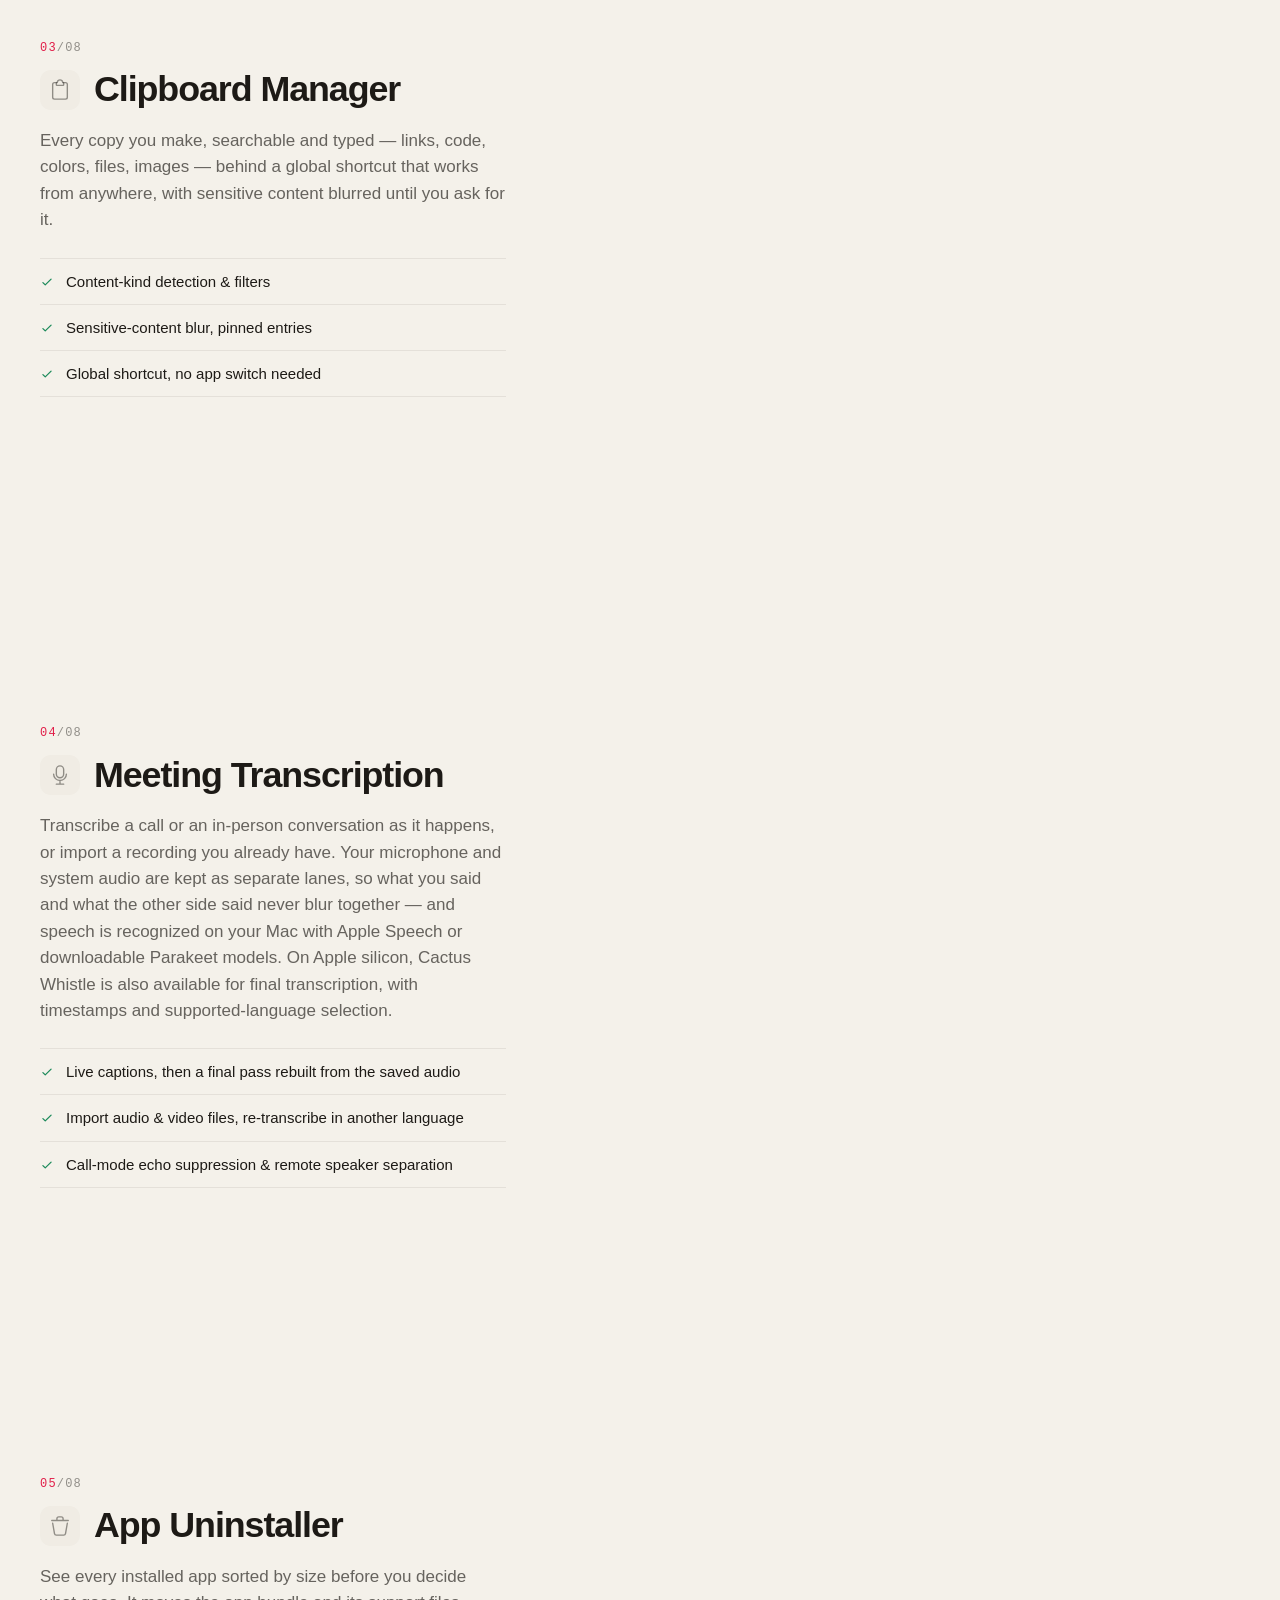
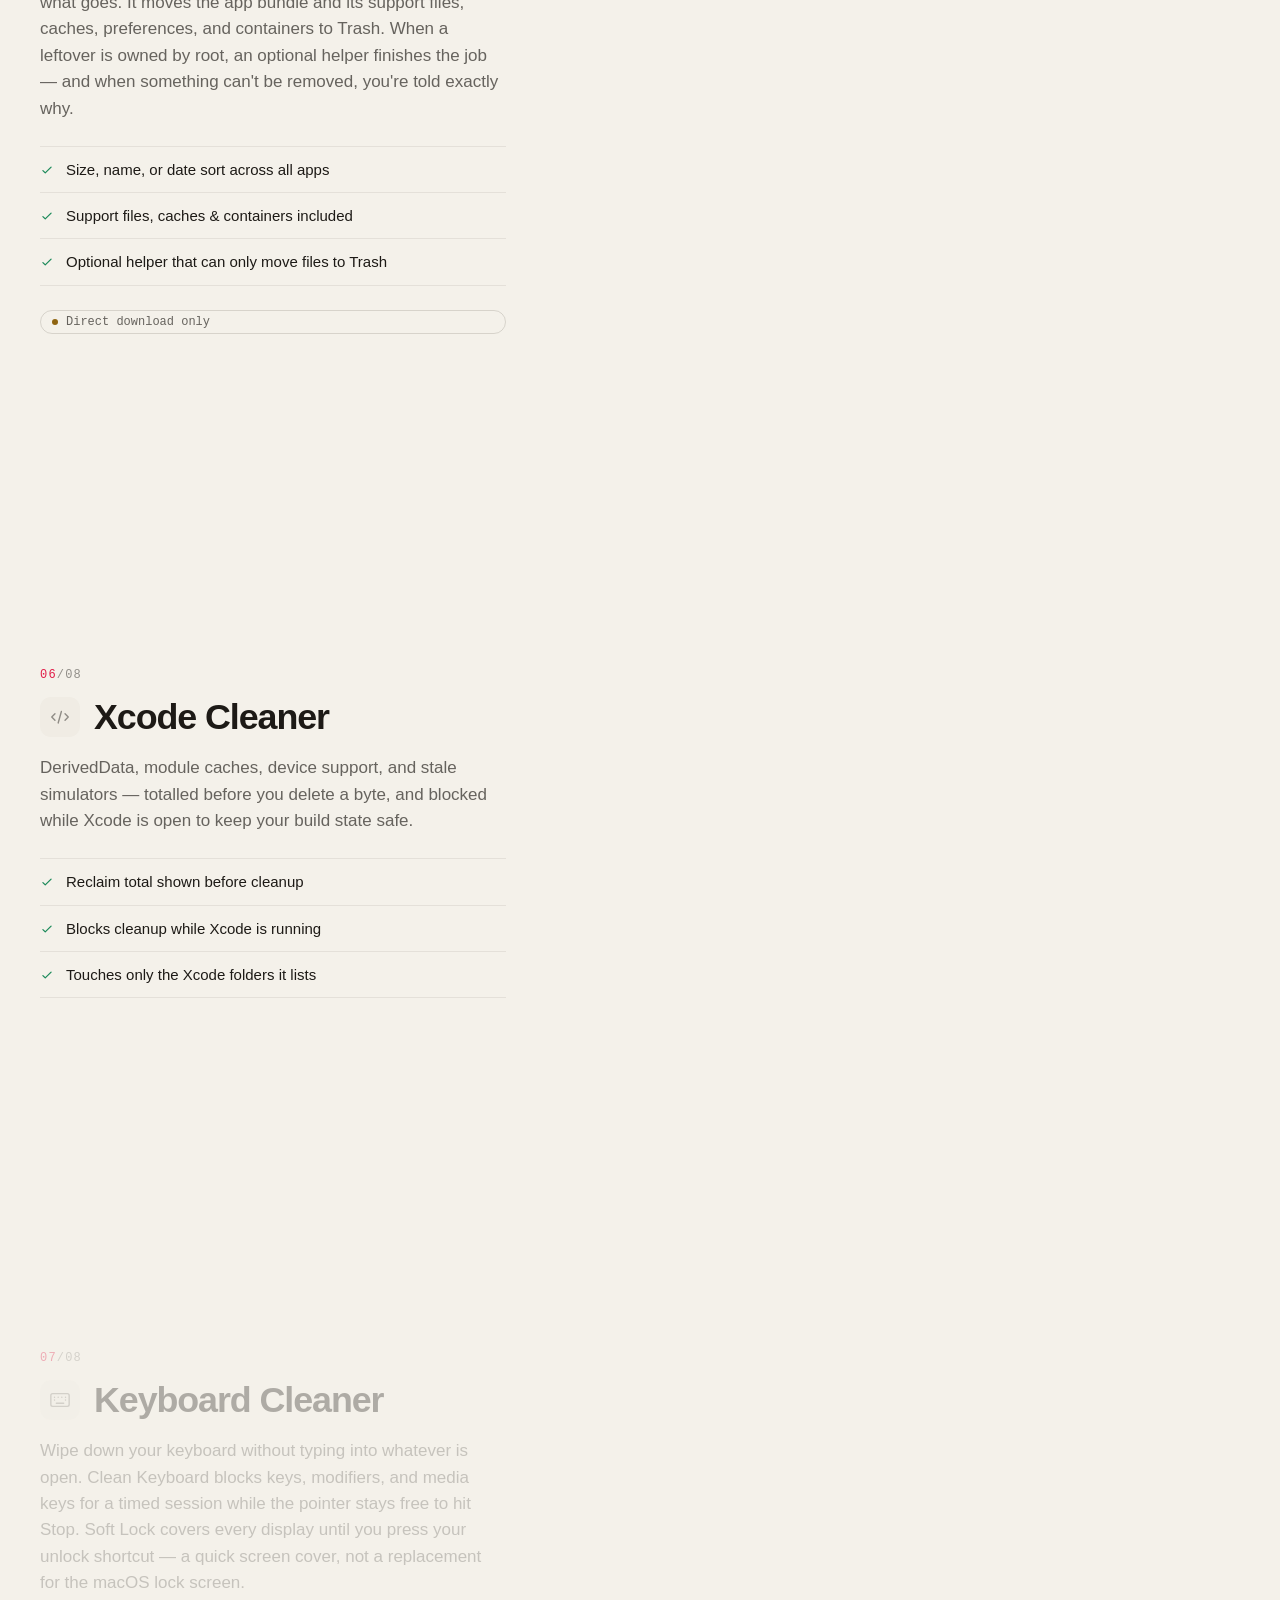
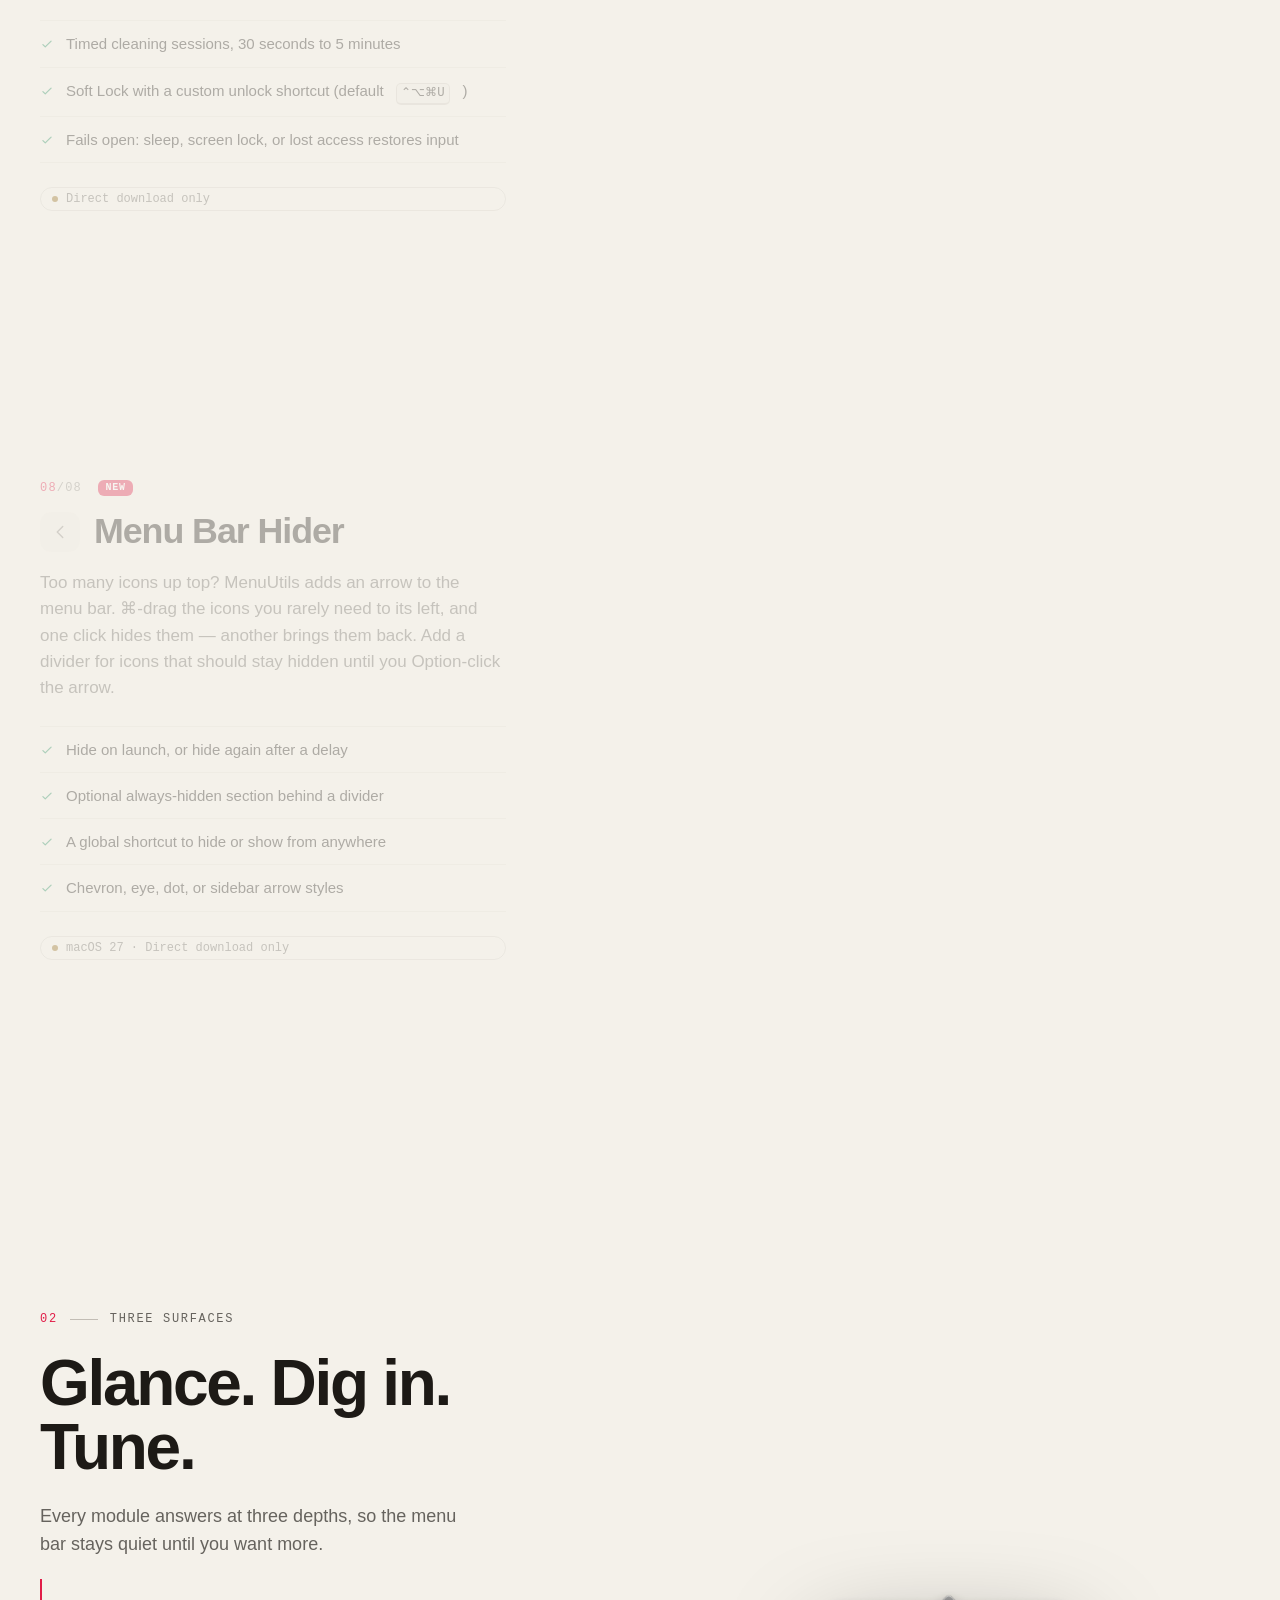
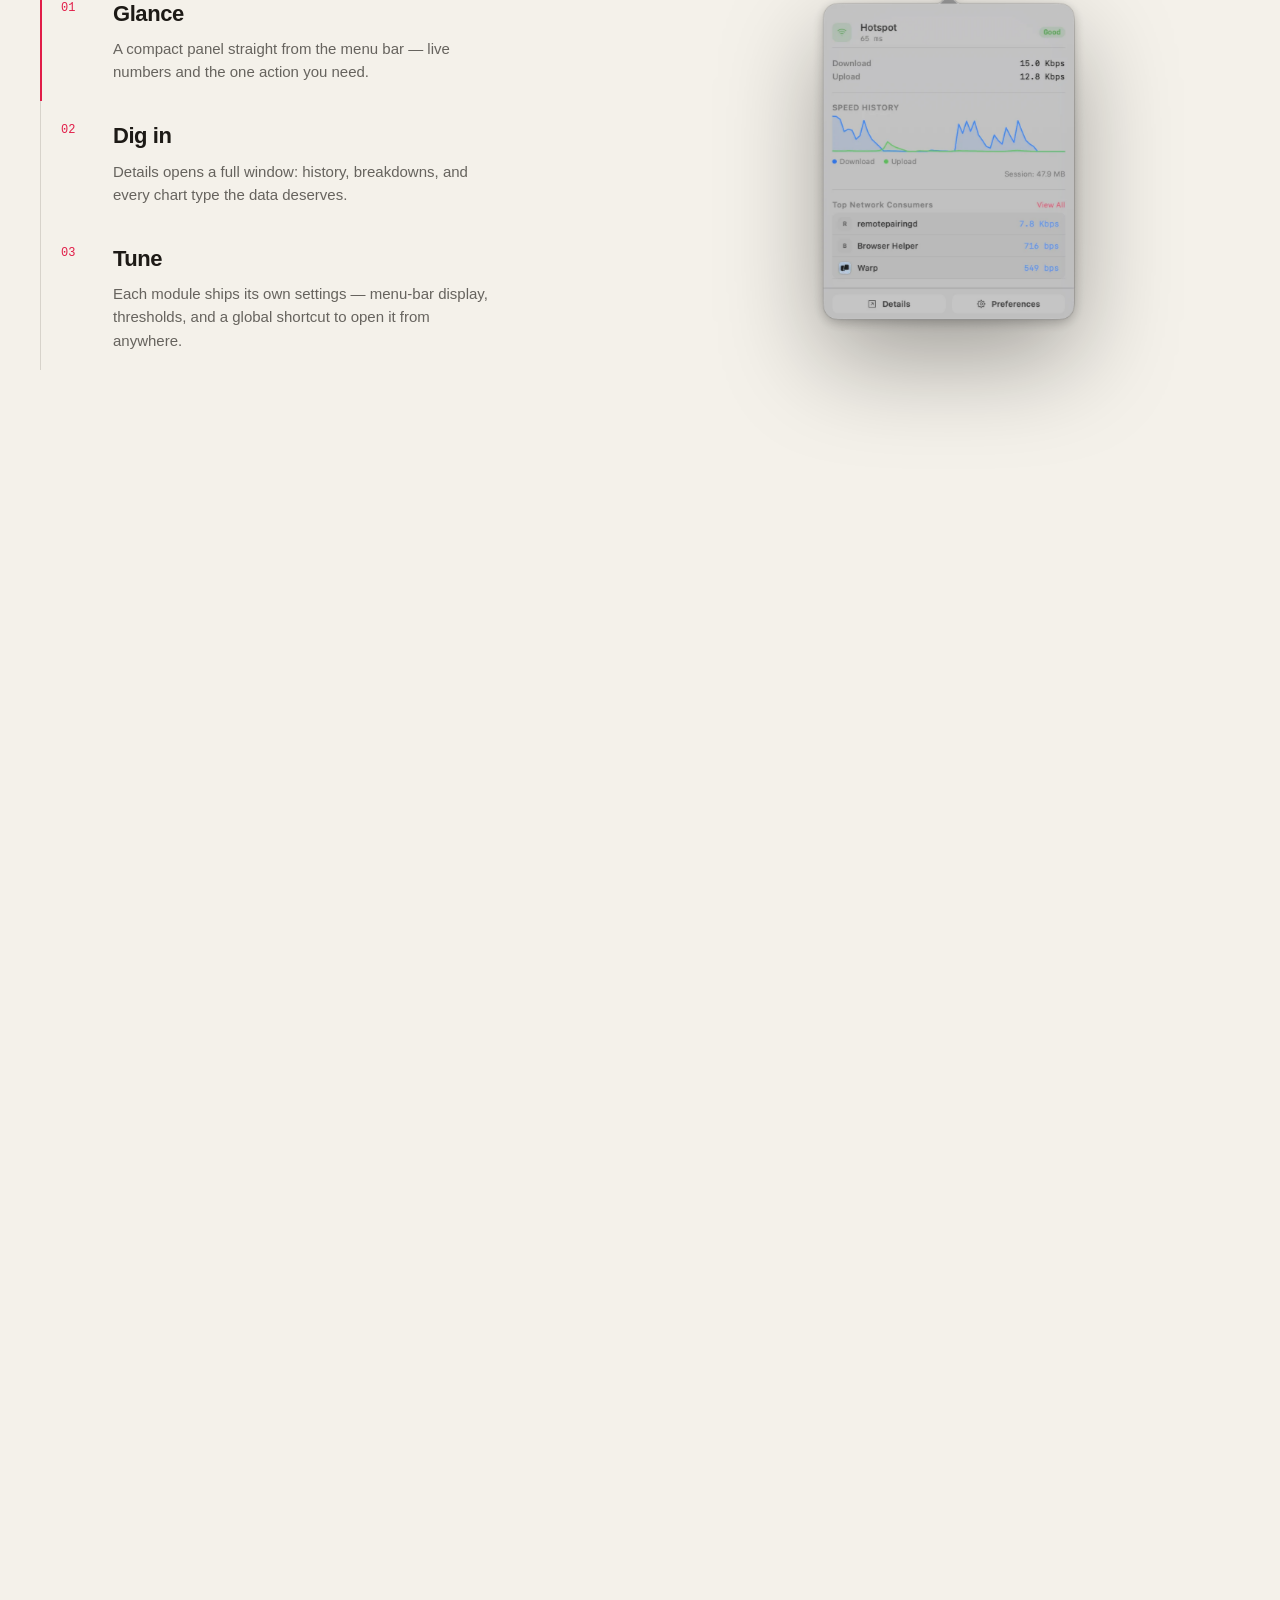
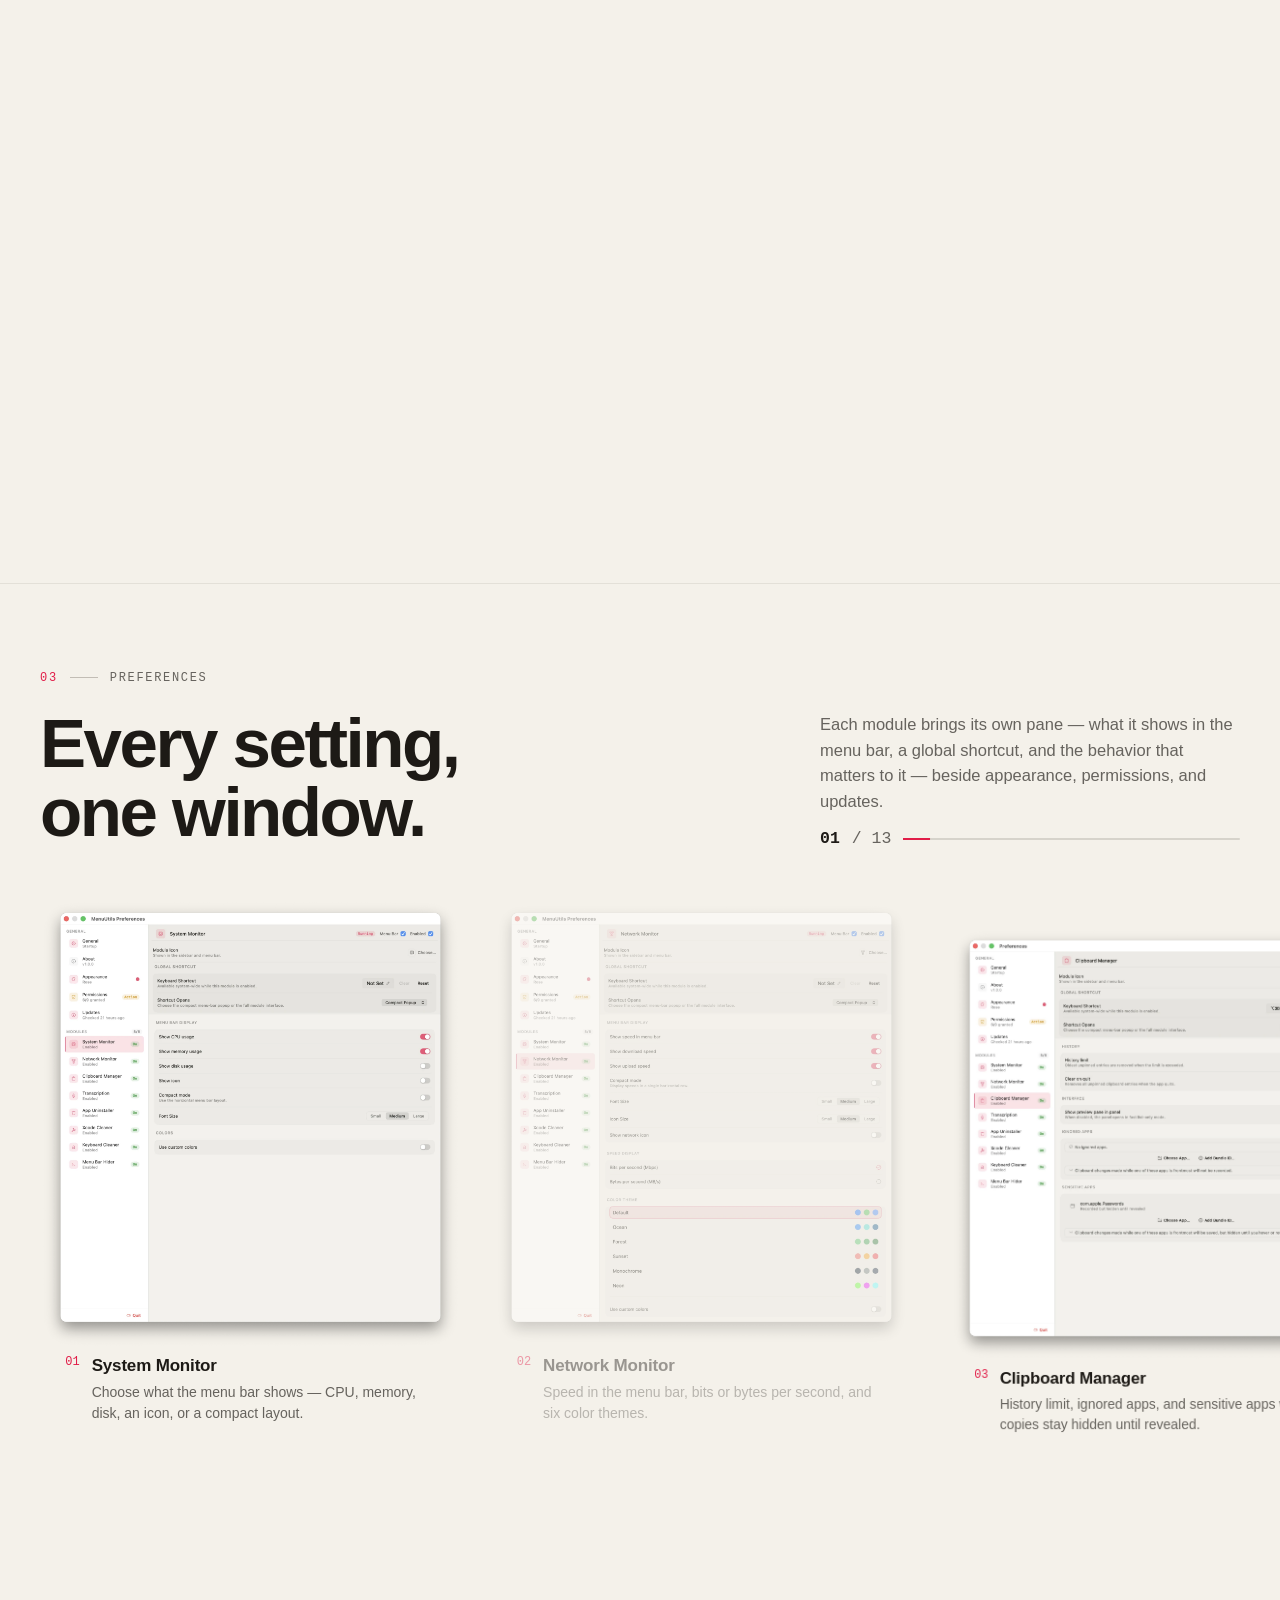
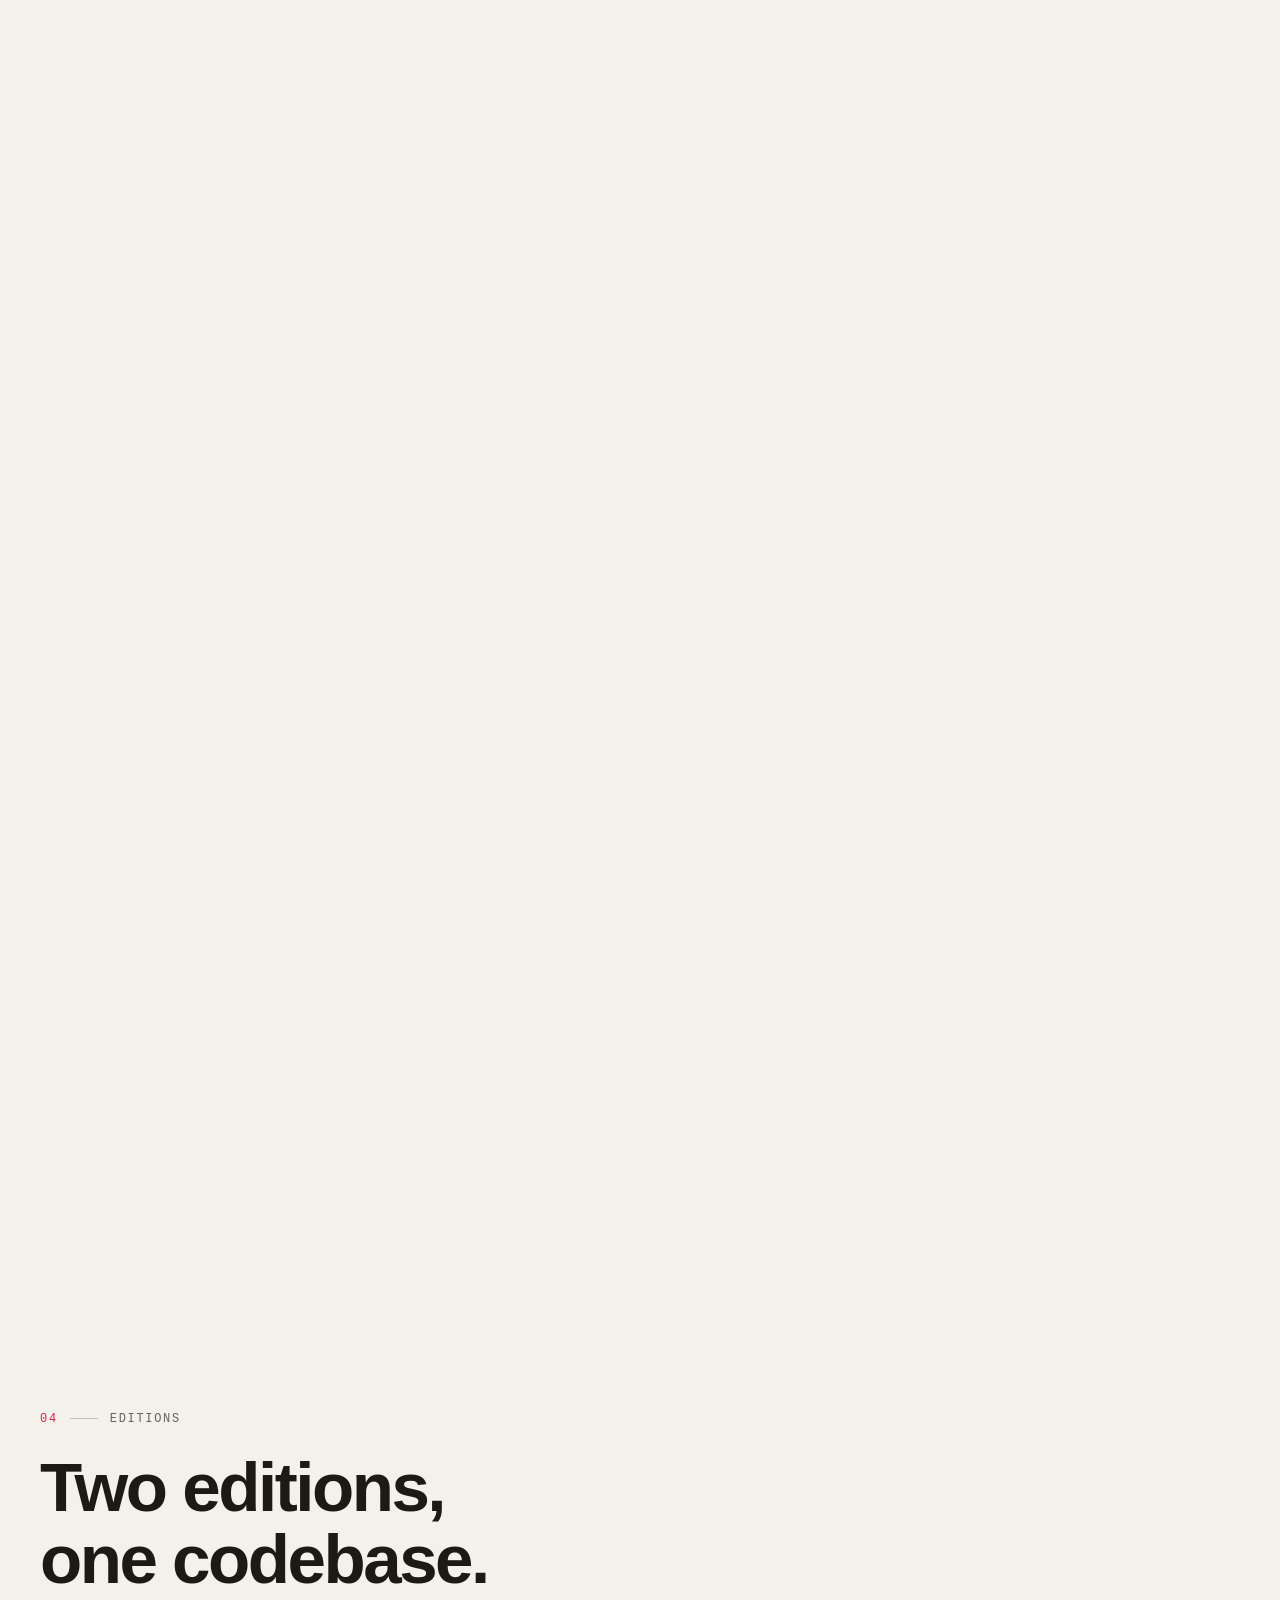
==== commit ce4a33ea: "Publish MenuUtils v0.8.5" ====
--- a/index.html
+++ b/index.html
@@ -109,7 +109,7 @@
       <li><a href="/support">Support</a></li>
     </ul>
     <div class="mb-pop-foot">
-      <a class="btn btn-primary btn-block" data-release-download href="https://github.com/darkbringer1/menuutils/releases/download/v0.8.4/MenuUtils-0.8.4.dmg"><svg class="icon" viewBox="0 0 24 24" aria-hidden="true"><use href="#ic-download"/></svg> Download for Mac</a>
+      <a class="btn btn-primary btn-block" data-release-download href="https://github.com/darkbringer1/menuutils/releases/download/v0.8.5/MenuUtils-0.8.5.dmg"><svg class="icon" viewBox="0 0 24 24" aria-hidden="true"><use href="#ic-download"/></svg> Download for Mac</a>
     </div>
   </div>
 </header>
@@ -136,7 +136,7 @@
       <h1 id="hero-title" class="display" data-hero-title>One menu bar. <span class="accent">Every utility</span> you reach for.</h1>
       <p class="lede" data-hero>MenuUtils folds the power-user tools you keep open all day — system and network monitoring, clipboard history, on-device meeting transcription, app and Xcode cleanup, a keyboard cleaning mode, and a menu bar hider — into one calm, native menu-bar app.</p>
       <div class="cta-row" data-hero>
-        <a class="btn btn-primary btn-lg" data-magnetic data-release-download href="https://github.com/darkbringer1/menuutils/releases/download/v0.8.4/MenuUtils-0.8.4.dmg"><svg class="icon" viewBox="0 0 24 24" aria-hidden="true"><use href="#ic-download"/></svg> Download for Mac</a>
+        <a class="btn btn-primary btn-lg" data-magnetic data-release-download href="https://github.com/darkbringer1/menuutils/releases/download/v0.8.5/MenuUtils-0.8.5.dmg"><svg class="icon" viewBox="0 0 24 24" aria-hidden="true"><use href="#ic-download"/></svg> Download for Mac</a>
         <a class="btn btn-ghost btn-lg" href="#features">See what's inside <svg class="icon" viewBox="0 0 24 24" aria-hidden="true"><use href="#ic-arrow-right"/></svg></a>
       </div>
       <p class="spec-line" data-hero><span class="spec-free"><svg class="icon" viewBox="0 0 24 24" aria-hidden="true"><use href="#ic-check"/></svg>Free, no trial</span> <i></i> macOS 26.0 or later <i></i> Apple Silicon <i></i> Notarized by Apple</p>
@@ -601,7 +601,7 @@
       <h2 id="download-title" data-split>Put it in your<br>menu bar.</h2>
       <p>The direct download is the complete edition, and it costs nothing — no trial clock, no account, no feature paywall. Every module and Sparkle self-updates, signed with Developer ID and notarized by Apple.</p>
       <div class="cta-row">
-        <a class="btn btn-primary btn-lg" data-magnetic data-release-download href="https://github.com/darkbringer1/menuutils/releases/download/v0.8.4/MenuUtils-0.8.4.dmg"><svg class="icon" viewBox="0 0 24 24" aria-hidden="true"><use href="#ic-download"/></svg> Get the latest DMG</a>
+        <a class="btn btn-primary btn-lg" data-magnetic data-release-download href="https://github.com/darkbringer1/menuutils/releases/download/v0.8.5/MenuUtils-0.8.5.dmg"><svg class="icon" viewBox="0 0 24 24" aria-hidden="true"><use href="#ic-download"/></svg> Get the latest DMG</a>
         <a class="btn btn-ghost btn-lg" href="https://github.com/darkbringer1/menuutils/releases">All releases <svg class="icon" viewBox="0 0 24 24" aria-hidden="true"><use href="#ic-arrow-up-right"/></svg></a>
       </div>
       <p class="spec-line"><span class="spec-free"><svg class="icon" viewBox="0 0 24 24" aria-hidden="true"><use href="#ic-check"/></svg>Free, no trial</span> <i></i> macOS 26.0 or later <i></i> Apple Silicon</p>
@@ -629,19 +629,24 @@
     <div class="latest-card" data-reveal>
       <div class="latest-meta">
         <p class="eyebrow">Latest release</p>
-        <p class="latest-number" aria-hidden="true">0.8.4</p>
-        <h2 id="latest-title">MenuUtils 0.8.4</h2>
-        <p class="latest-date">Released October 17, 2026. Signed with Developer ID and notarized by Apple.</p>
+        <p class="latest-number" aria-hidden="true">0.8.5</p>
+        <h2 id="latest-title">MenuUtils 0.8.5</h2>
+        <p class="latest-date">Released November 21, 2026. Signed with Developer ID and notarized by Apple.</p>
       </div>
       <div class="latest-body">
         <ul class="change-list">
-          <li><span class="change-kind" data-kind="fixes">Fixes</span> Fix MenuBarHider re-hiding icons moved out of the hidden section</li>
+          <li><span class="change-kind" data-kind="new">New</span> Reset learned icon positions in Menu Bar Hider settings to recalibrate your menu bar layout anytime.</li>
+          <li><span class="change-kind" data-kind="improved">Improved</span> Refined MenuUtils preferences, onboarding, theme picker, and menu bar popovers for clearer hierarchy in Light and Dark Mode.</li>
+          <li><span class="change-kind" data-kind="improved">Improved</span> Rebuilt Menu Bar Hider tracking to stay accurate across multi-display setups, camera notches, wake, screen unlock, and live drags.</li>
+          <li><span class="change-kind" data-kind="improved">Improved</span> Polished Meeting Transcription views, model labels, mini-player controls, and empty transcript states.</li>
+          <li><span class="change-kind" data-kind="fixed">Fixed</span> Fixed Menu Bar Hider icons reappearing behind the hidden arrow or right-side items toggling unexpectedly when hiding.</li>
+          <li><span class="change-kind" data-kind="fixed">Fixed</span> Fixed opening the icon picker in Preferences breaking the window height and fixed sibling menu bar popovers overlapping.</li>
         </ul>
         <div class="cta-row">
-          <a class="btn btn-primary" href="https://github.com/darkbringer1/menuutils/releases/download/v0.8.4/MenuUtils-0.8.4.dmg">Download 0.8.4</a>
+          <a class="btn btn-primary" href="https://github.com/darkbringer1/menuutils/releases/download/v0.8.5/MenuUtils-0.8.5.dmg">Download 0.8.5</a>
           <a class="btn btn-ghost" href="/releases">All release notes</a>
         </div>
-        <p class="checksum"><span>SHA-256</span> <code>52e51ce5334e760f6748189db7943d64598d8259f5b35af21aefad983f9c61b8</code></p>
+        <p class="checksum"><span>SHA-256</span> <code>4071167daf4652242ca2f8ffa316fd91df174c93de430ca1d3bc29128b4acf87</code></p>
       </div>
     </div>
   </div>
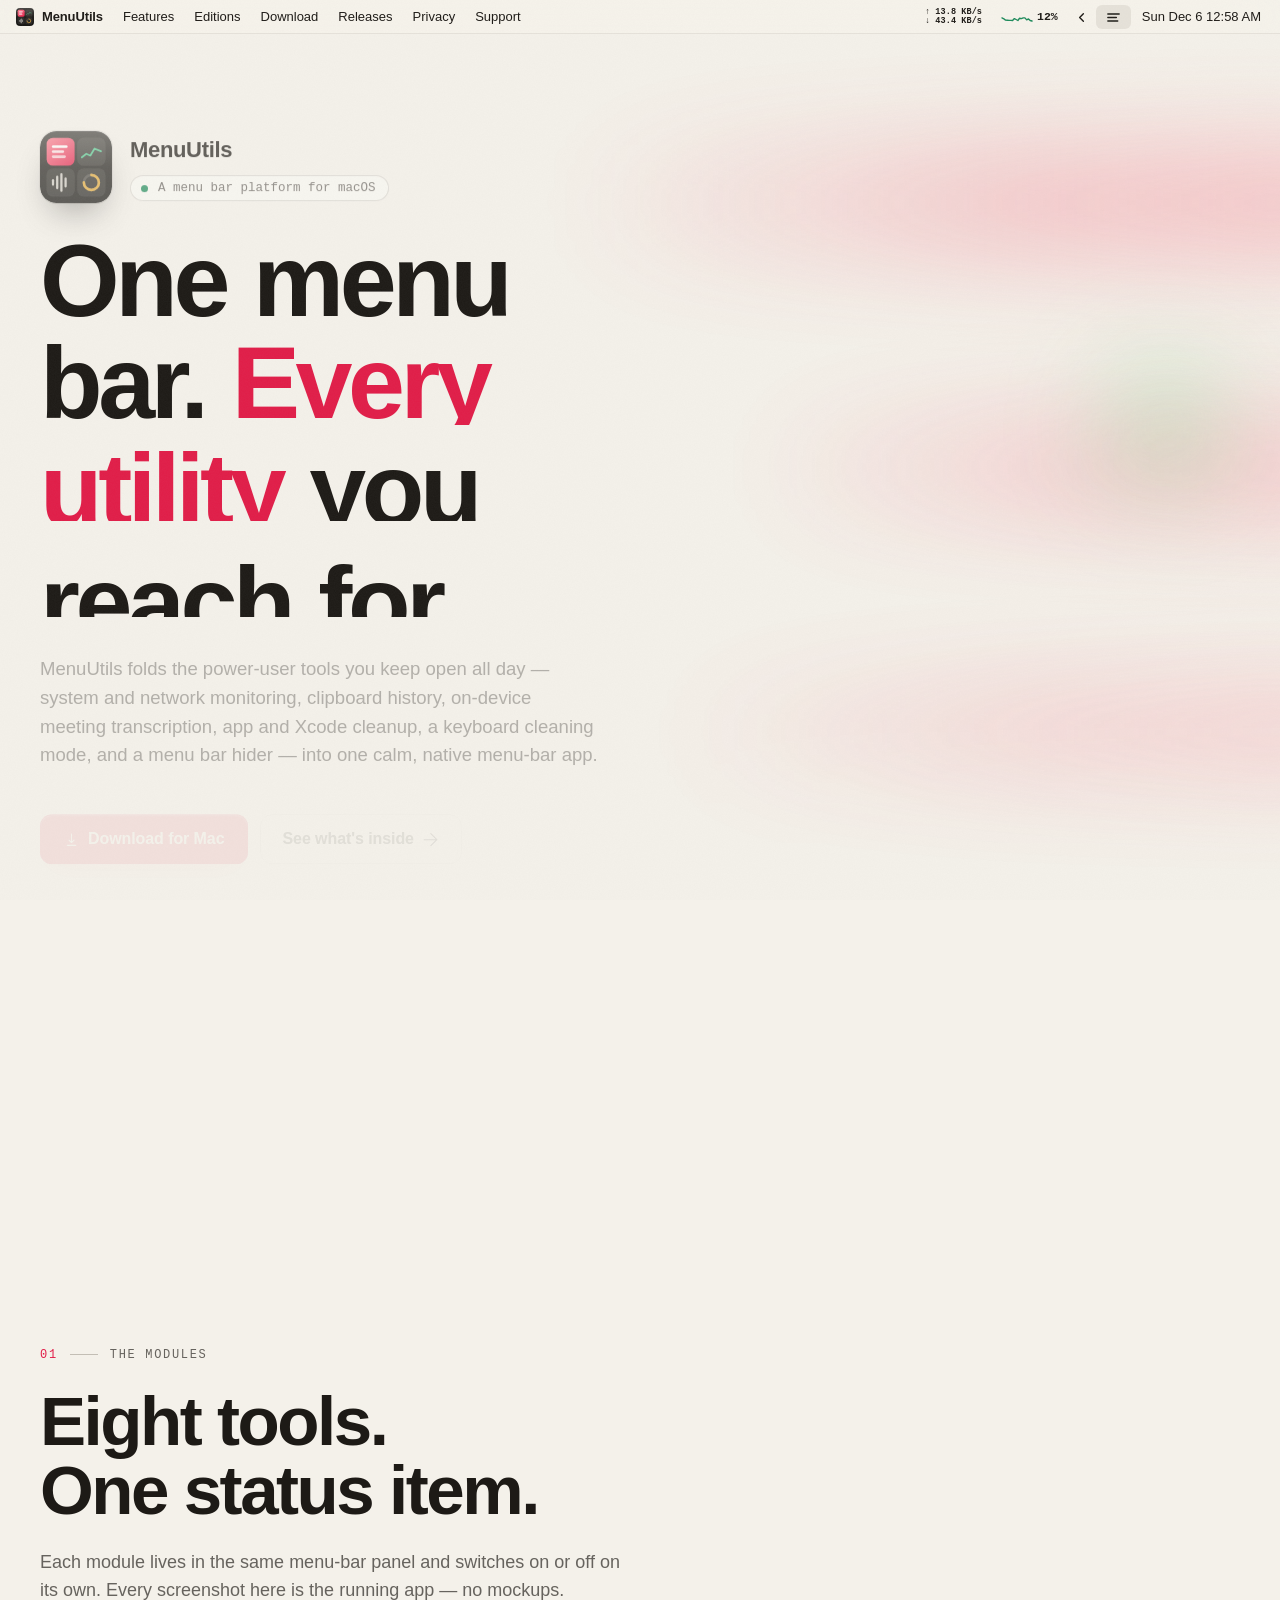
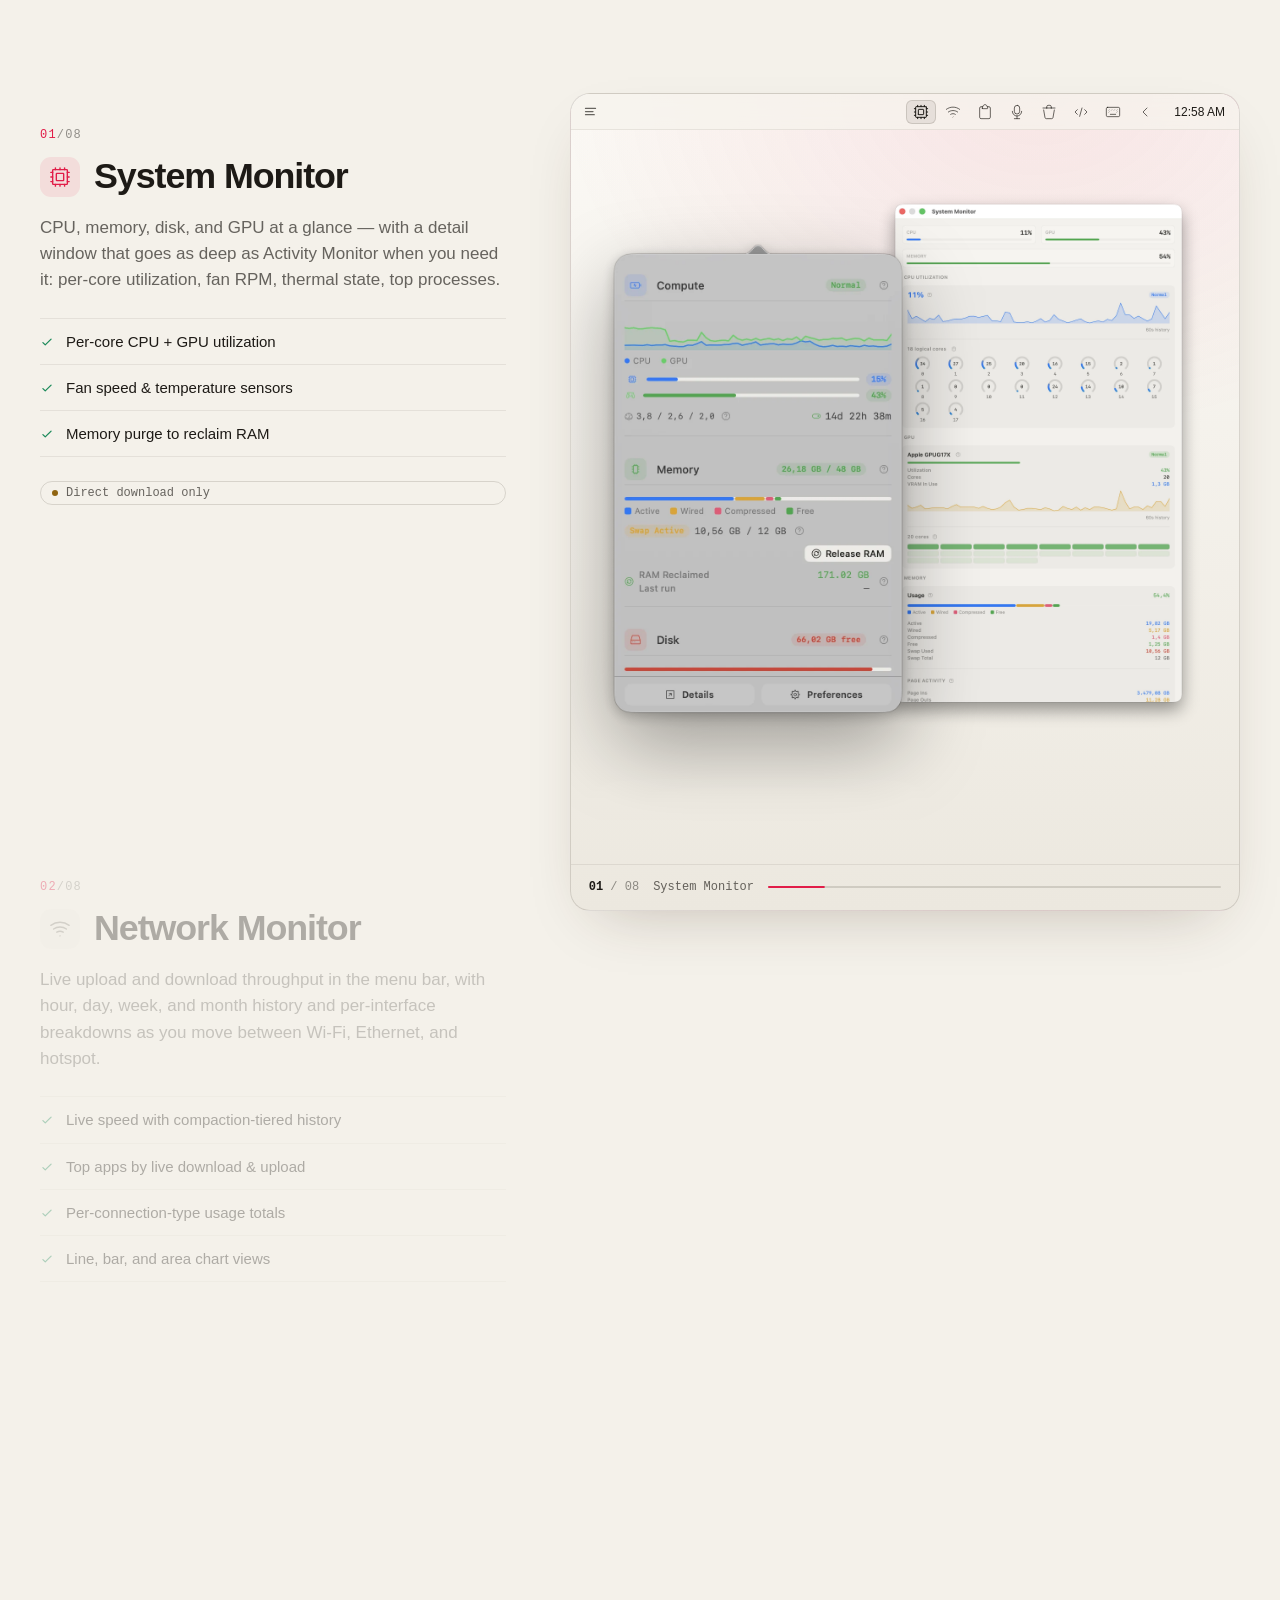
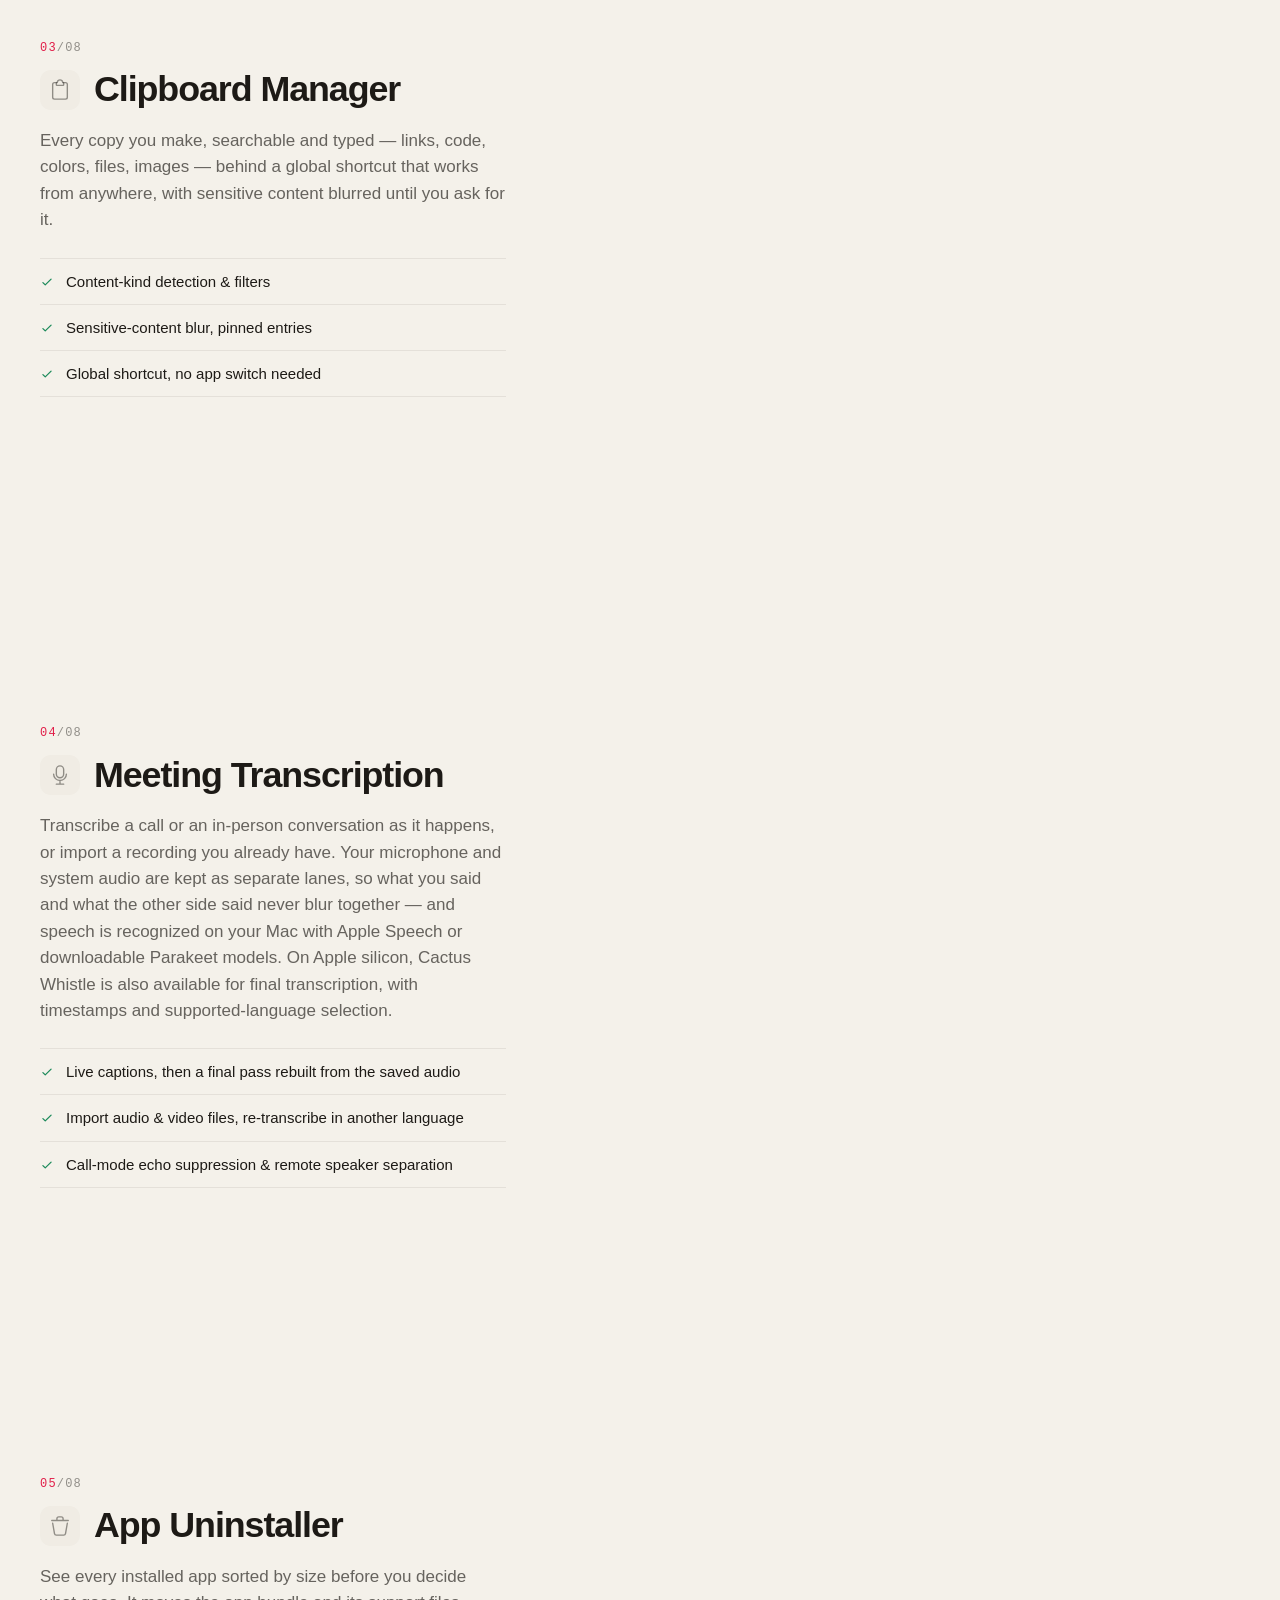
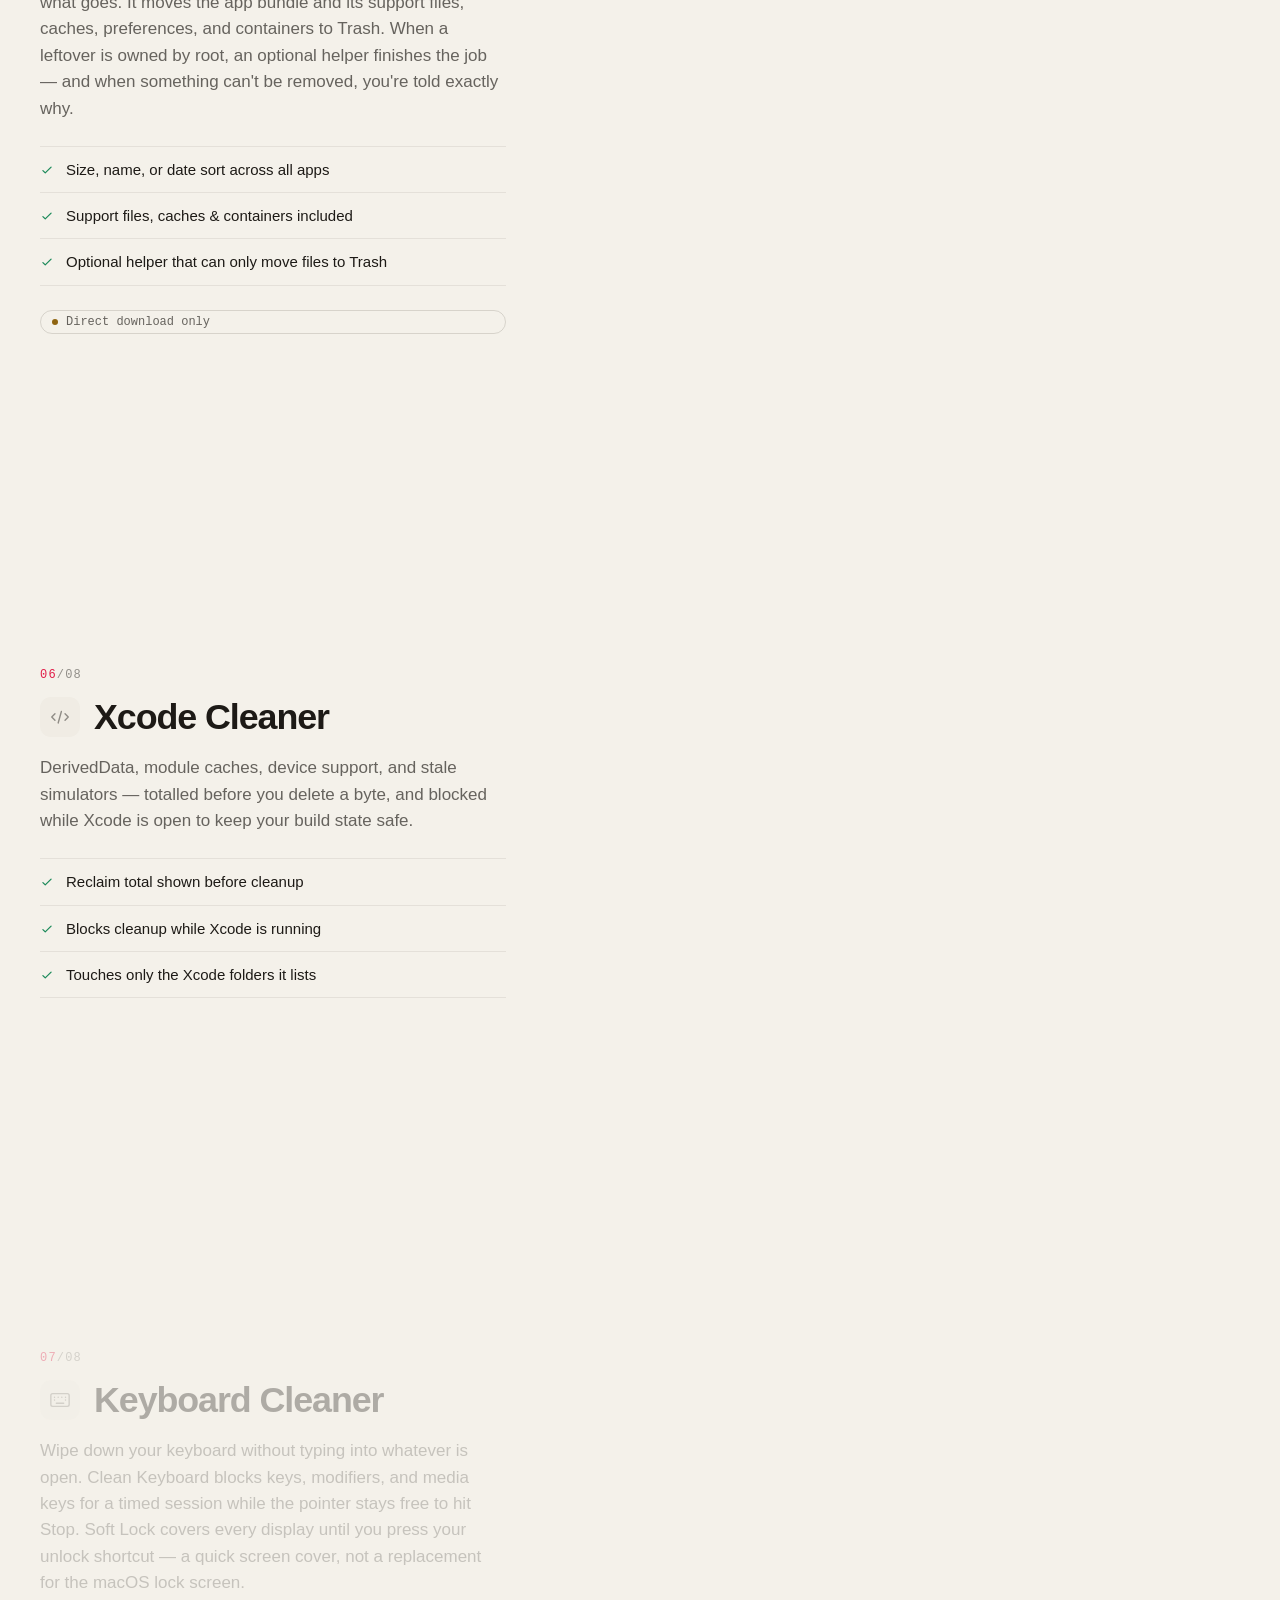
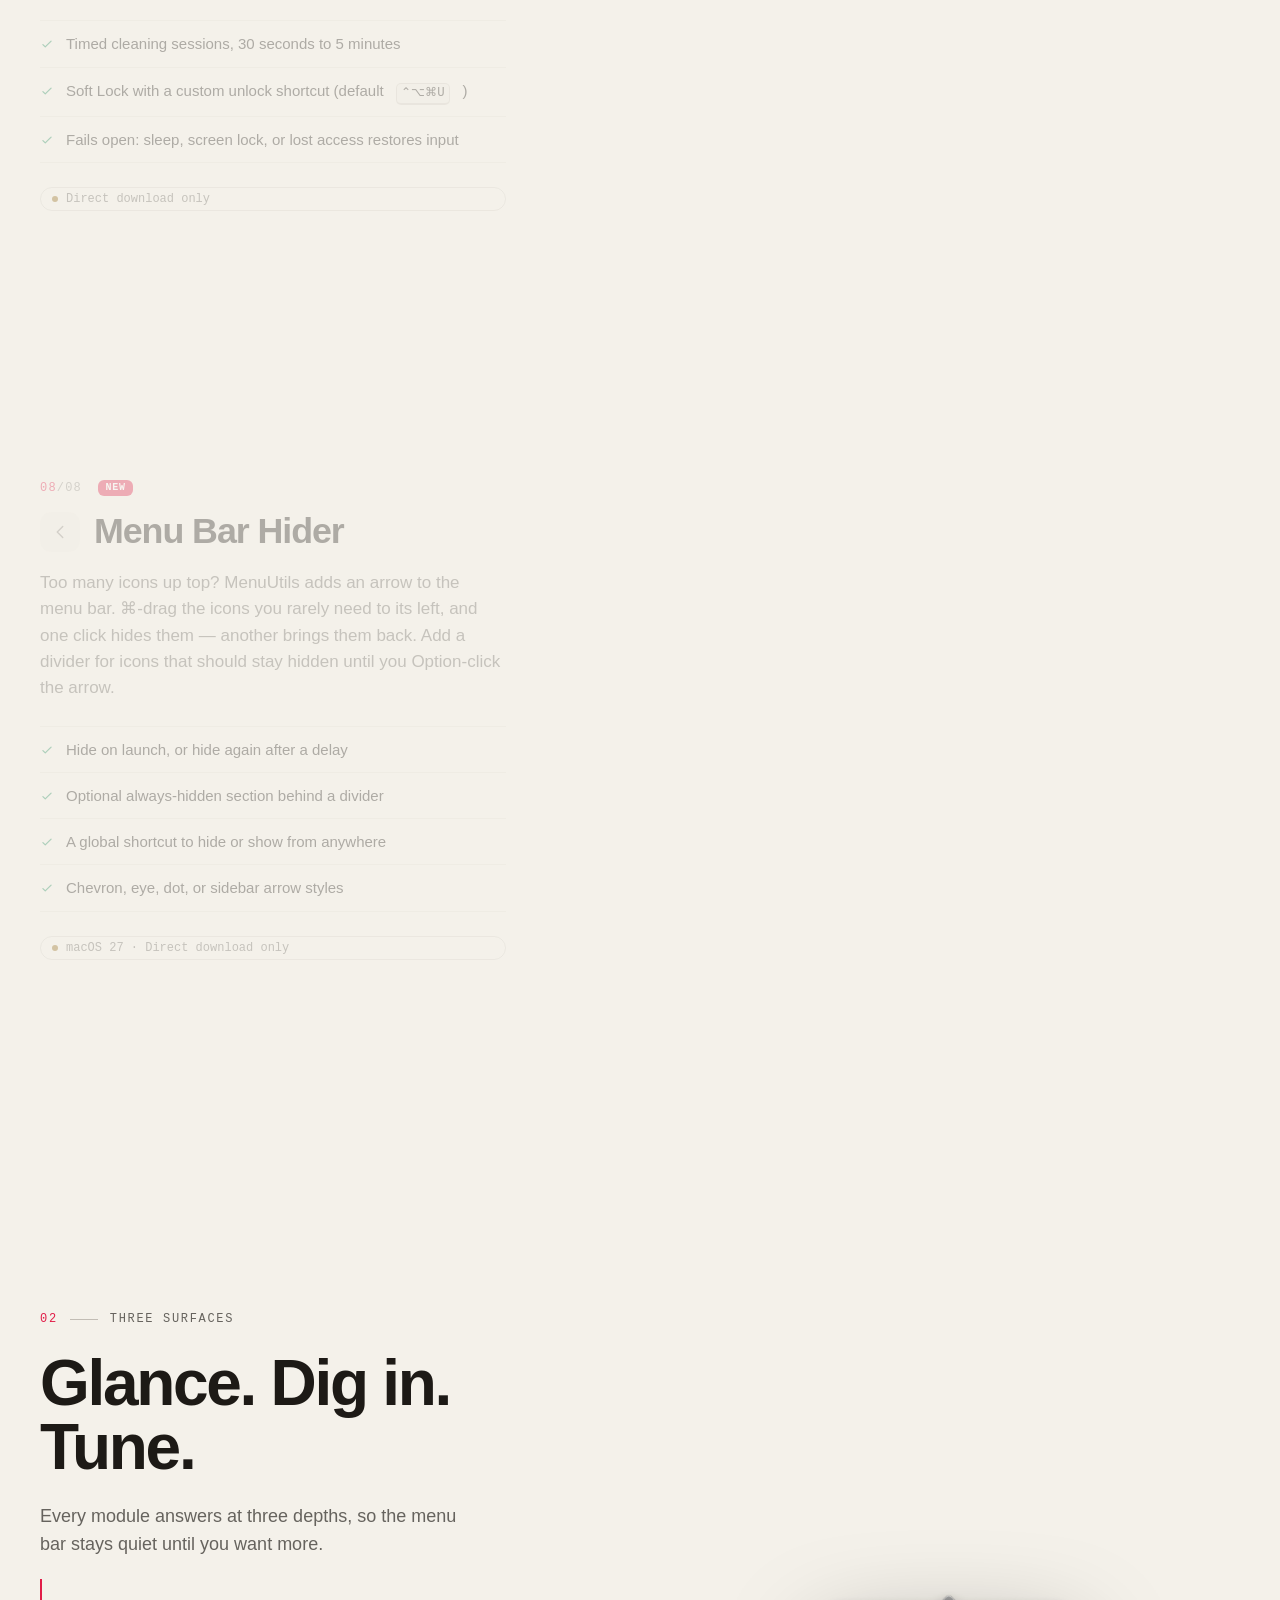
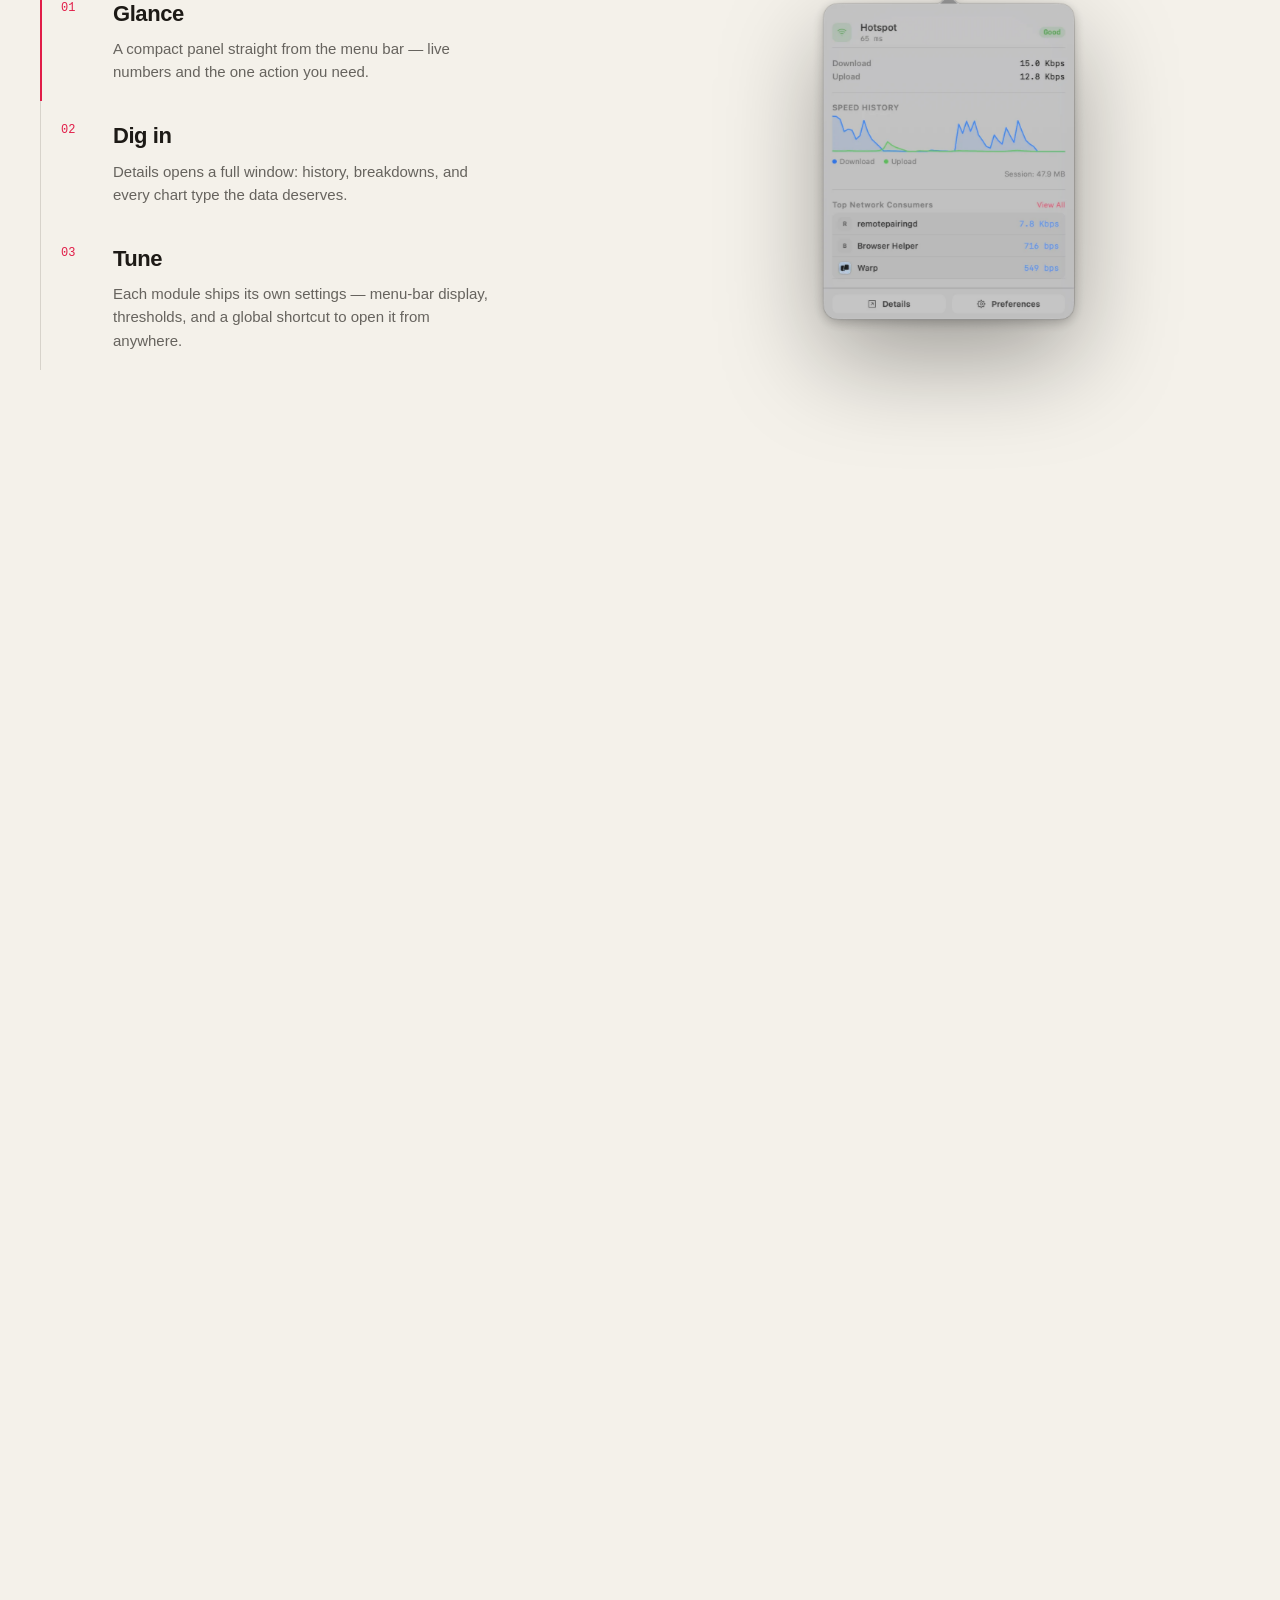
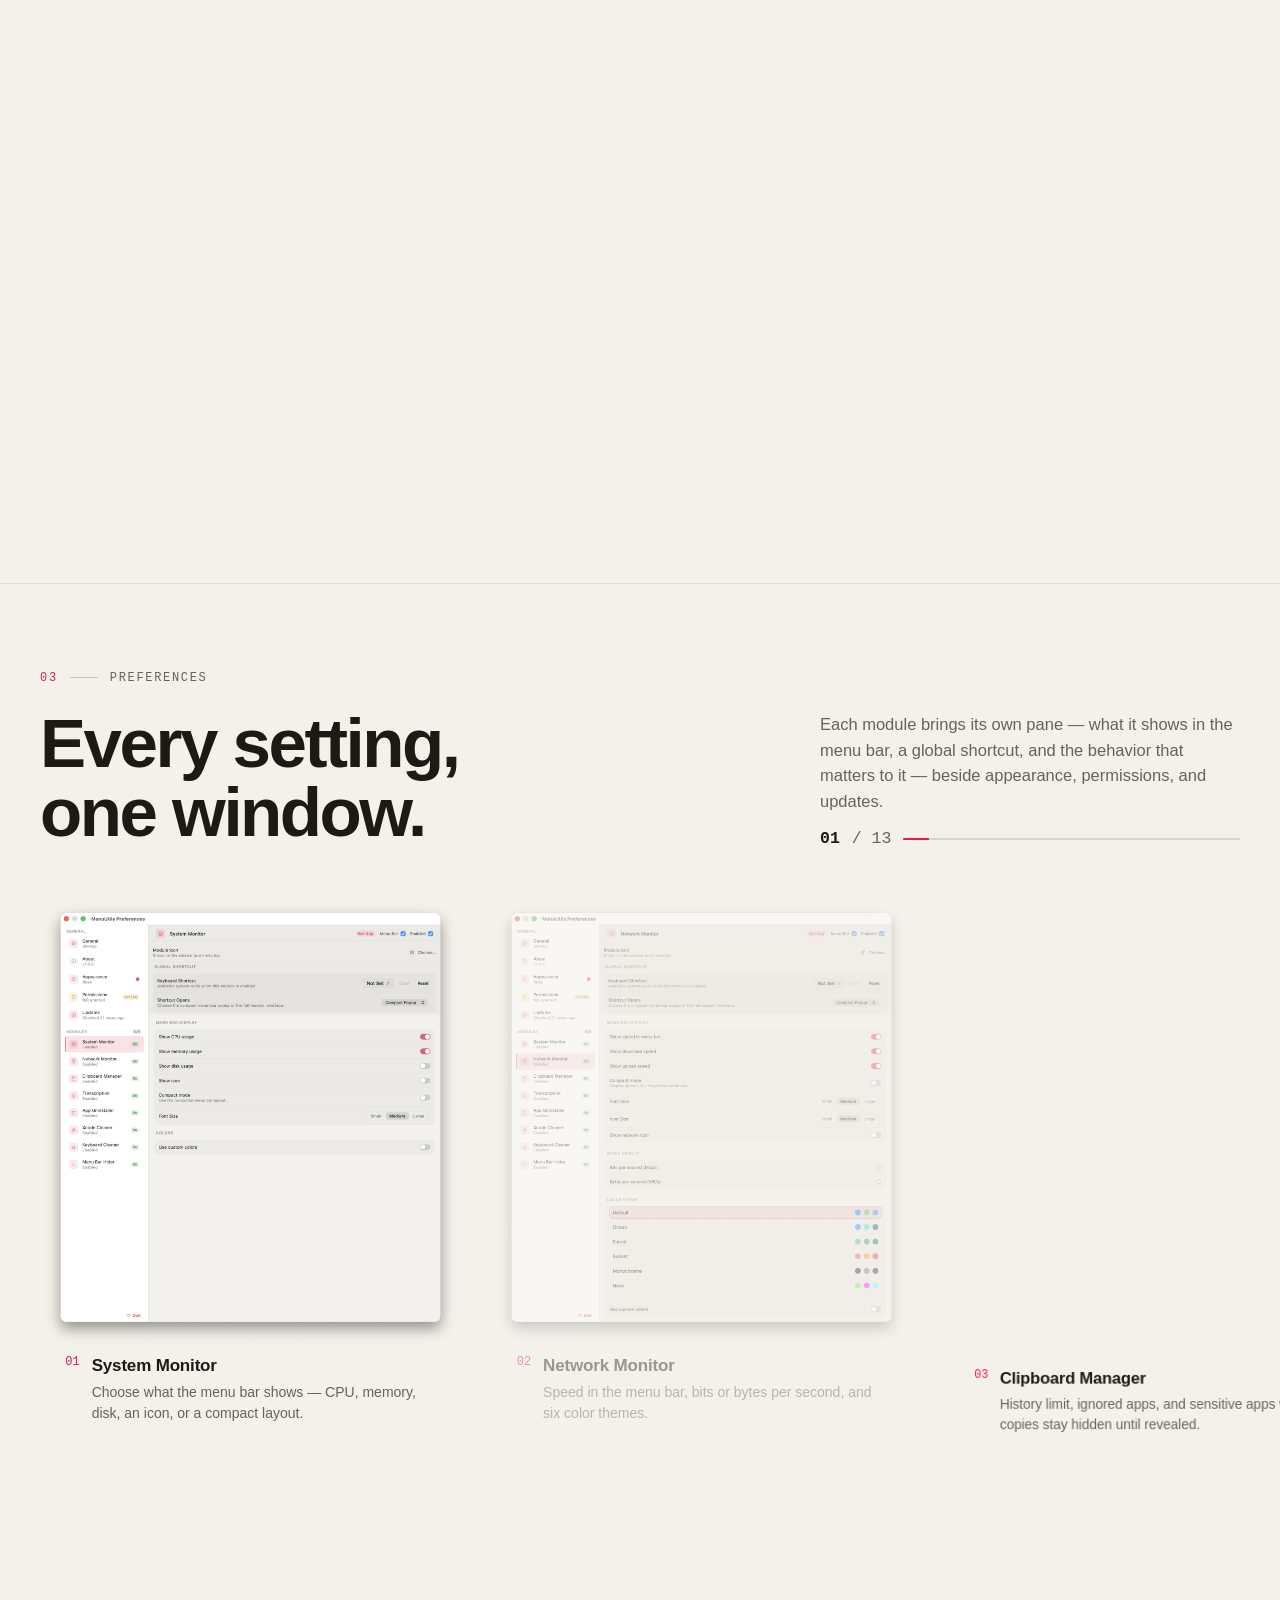
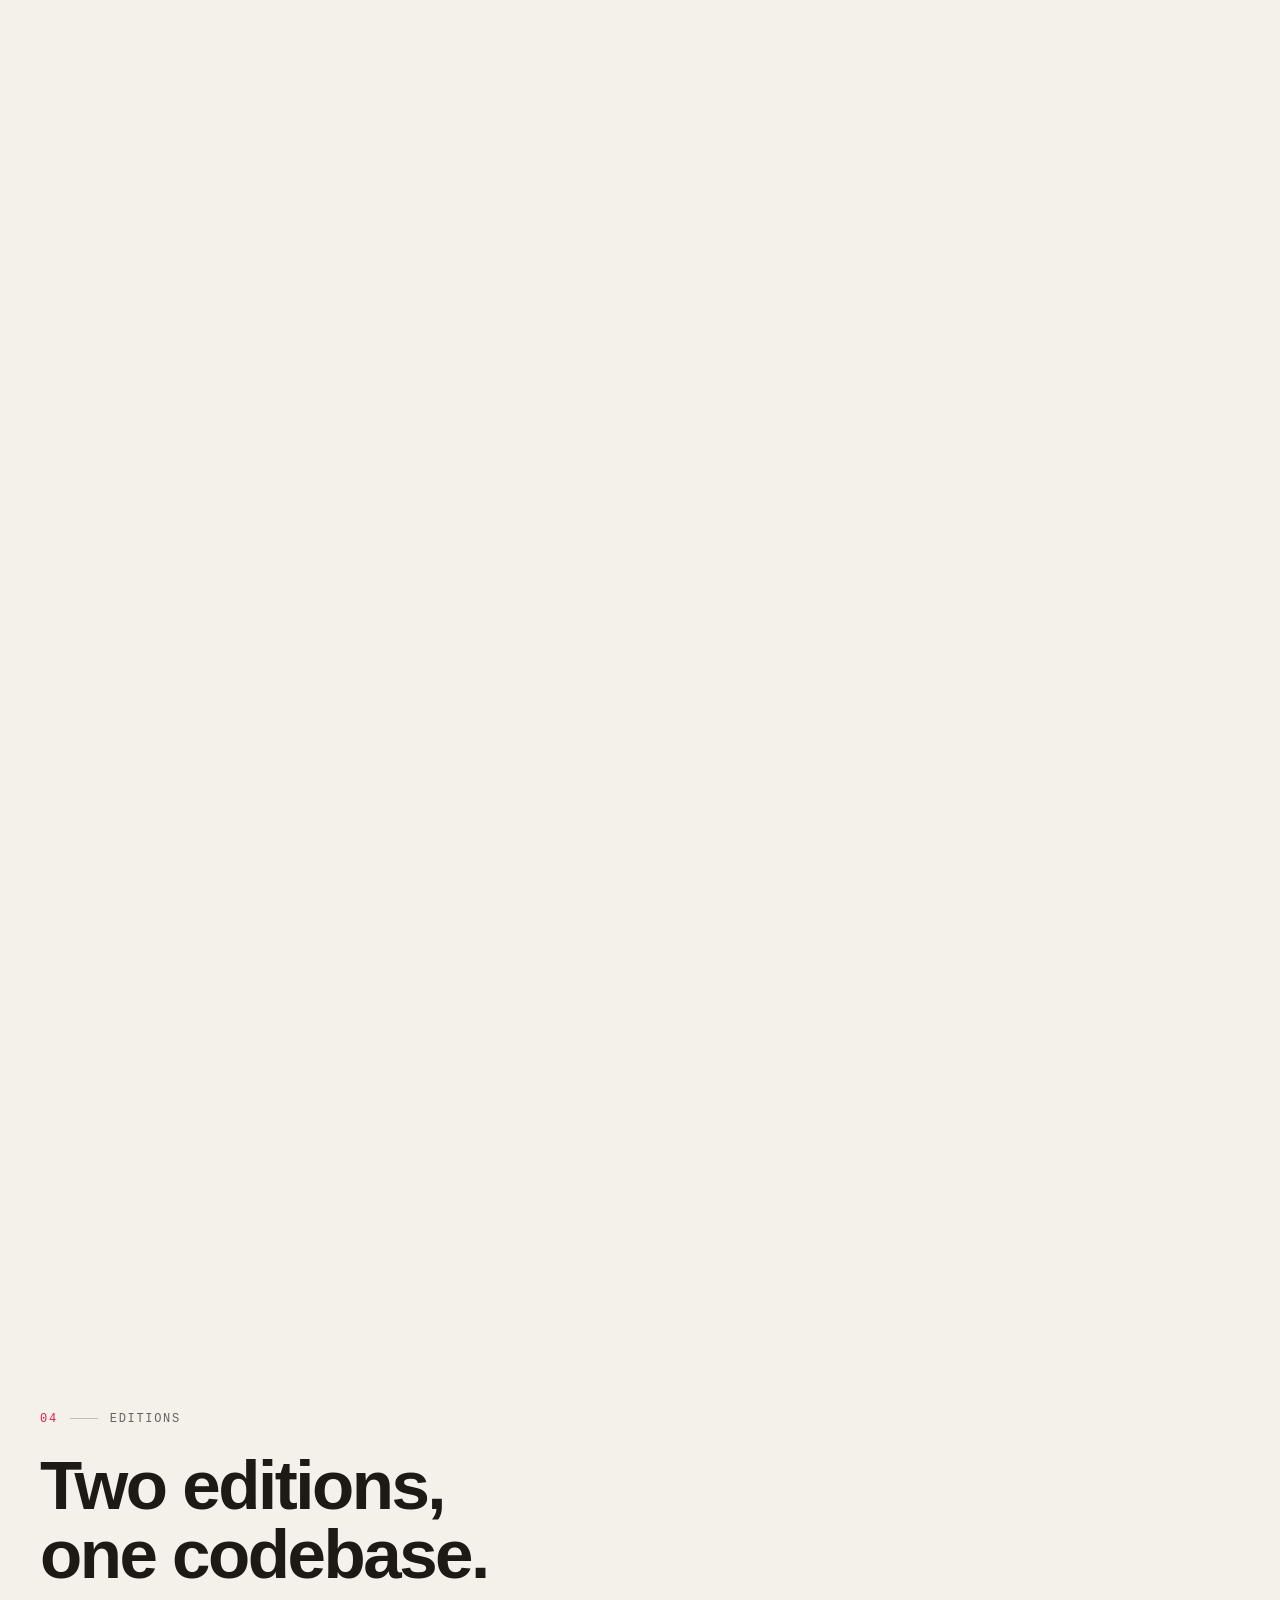
==== commit 46ba57e1: "Publish MenuUtils v0.8.6" ====
--- a/index.html
+++ b/index.html
@@ -109,7 +109,7 @@
       <li><a href="/support">Support</a></li>
     </ul>
     <div class="mb-pop-foot">
-      <a class="btn btn-primary btn-block" data-release-download href="https://github.com/darkbringer1/menuutils/releases/download/v0.8.5/MenuUtils-0.8.5.dmg"><svg class="icon" viewBox="0 0 24 24" aria-hidden="true"><use href="#ic-download"/></svg> Download for Mac</a>
+      <a class="btn btn-primary btn-block" data-release-download href="https://github.com/darkbringer1/menuutils/releases/download/v0.8.6/MenuUtils-0.8.6.dmg"><svg class="icon" viewBox="0 0 24 24" aria-hidden="true"><use href="#ic-download"/></svg> Download for Mac</a>
     </div>
   </div>
 </header>
@@ -136,7 +136,7 @@
       <h1 id="hero-title" class="display" data-hero-title>One menu bar. <span class="accent">Every utility</span> you reach for.</h1>
       <p class="lede" data-hero>MenuUtils folds the power-user tools you keep open all day — system and network monitoring, clipboard history, on-device meeting transcription, app and Xcode cleanup, a keyboard cleaning mode, and a menu bar hider — into one calm, native menu-bar app.</p>
       <div class="cta-row" data-hero>
-        <a class="btn btn-primary btn-lg" data-magnetic data-release-download href="https://github.com/darkbringer1/menuutils/releases/download/v0.8.5/MenuUtils-0.8.5.dmg"><svg class="icon" viewBox="0 0 24 24" aria-hidden="true"><use href="#ic-download"/></svg> Download for Mac</a>
+        <a class="btn btn-primary btn-lg" data-magnetic data-release-download href="https://github.com/darkbringer1/menuutils/releases/download/v0.8.6/MenuUtils-0.8.6.dmg"><svg class="icon" viewBox="0 0 24 24" aria-hidden="true"><use href="#ic-download"/></svg> Download for Mac</a>
         <a class="btn btn-ghost btn-lg" href="#features">See what's inside <svg class="icon" viewBox="0 0 24 24" aria-hidden="true"><use href="#ic-arrow-right"/></svg></a>
       </div>
       <p class="spec-line" data-hero><span class="spec-free"><svg class="icon" viewBox="0 0 24 24" aria-hidden="true"><use href="#ic-check"/></svg>Free, no trial</span> <i></i> macOS 26.0 or later <i></i> Apple Silicon <i></i> Notarized by Apple</p>
@@ -601,7 +601,7 @@
       <h2 id="download-title" data-split>Put it in your<br>menu bar.</h2>
       <p>The direct download is the complete edition, and it costs nothing — no trial clock, no account, no feature paywall. Every module and Sparkle self-updates, signed with Developer ID and notarized by Apple.</p>
       <div class="cta-row">
-        <a class="btn btn-primary btn-lg" data-magnetic data-release-download href="https://github.com/darkbringer1/menuutils/releases/download/v0.8.5/MenuUtils-0.8.5.dmg"><svg class="icon" viewBox="0 0 24 24" aria-hidden="true"><use href="#ic-download"/></svg> Get the latest DMG</a>
+        <a class="btn btn-primary btn-lg" data-magnetic data-release-download href="https://github.com/darkbringer1/menuutils/releases/download/v0.8.6/MenuUtils-0.8.6.dmg"><svg class="icon" viewBox="0 0 24 24" aria-hidden="true"><use href="#ic-download"/></svg> Get the latest DMG</a>
         <a class="btn btn-ghost btn-lg" href="https://github.com/darkbringer1/menuutils/releases">All releases <svg class="icon" viewBox="0 0 24 24" aria-hidden="true"><use href="#ic-arrow-up-right"/></svg></a>
       </div>
       <p class="spec-line"><span class="spec-free"><svg class="icon" viewBox="0 0 24 24" aria-hidden="true"><use href="#ic-check"/></svg>Free, no trial</span> <i></i> macOS 26.0 or later <i></i> Apple Silicon</p>
@@ -629,24 +629,24 @@
     <div class="latest-card" data-reveal>
       <div class="latest-meta">
         <p class="eyebrow">Latest release</p>
-        <p class="latest-number" aria-hidden="true">0.8.5</p>
-        <h2 id="latest-title">MenuUtils 0.8.5</h2>
-        <p class="latest-date">Released November 21, 2026. Signed with Developer ID and notarized by Apple.</p>
+        <p class="latest-number" aria-hidden="true">0.8.6</p>
+        <h2 id="latest-title">MenuUtils 0.8.6</h2>
+        <p class="latest-date">Released November 22, 2026. Signed with Developer ID and notarized by Apple.</p>
       </div>
       <div class="latest-body">
         <ul class="change-list">
-          <li><span class="change-kind" data-kind="new">New</span> Reset learned icon positions in Menu Bar Hider settings to recalibrate your menu bar layout anytime.</li>
-          <li><span class="change-kind" data-kind="improved">Improved</span> Refined MenuUtils preferences, onboarding, theme picker, and menu bar popovers for clearer hierarchy in Light and Dark Mode.</li>
-          <li><span class="change-kind" data-kind="improved">Improved</span> Rebuilt Menu Bar Hider tracking to stay accurate across multi-display setups, camera notches, wake, screen unlock, and live drags.</li>
-          <li><span class="change-kind" data-kind="improved">Improved</span> Polished Meeting Transcription views, model labels, mini-player controls, and empty transcript states.</li>
-          <li><span class="change-kind" data-kind="fixed">Fixed</span> Fixed Menu Bar Hider icons reappearing behind the hidden arrow or right-side items toggling unexpectedly when hiding.</li>
-          <li><span class="change-kind" data-kind="fixed">Fixed</span> Fixed opening the icon picker in Preferences breaking the window height and fixed sibling menu bar popovers overlapping.</li>
+          <li><span class="change-kind" data-kind="new">New</span> Added Nemotron Unified ASR 0.6B for multilingual live captions across 25 European languages.</li>
+          <li><span class="change-kind" data-kind="new">New</span> Added Cohere Transcribe 2B for high-accuracy on-device final transcription across 14 languages, including Arabic, CJK, and Vietnamese.</li>
+          <li><span class="change-kind" data-kind="new">New</span> Added automatic live speaker echo suppression in Call mode when using speakers, automatically bypassing when headphones are connected.</li>
+          <li><span class="change-kind" data-kind="new">New</span> Added a collapsible, resizable sidebar (Option-Command-S) to the Meeting Transcription workspace.</li>
+          <li><span class="change-kind" data-kind="improved">Improved</span> Unified permissions across all modules with live refresh on return from System Settings and direct Speech Recognition controls.</li>
+          <li><span class="change-kind" data-kind="improved">Improved</span> Hid redundant folder-access setup prompts in direct builds and cleaned up popover scrollbars.</li>
         </ul>
         <div class="cta-row">
-          <a class="btn btn-primary" href="https://github.com/darkbringer1/menuutils/releases/download/v0.8.5/MenuUtils-0.8.5.dmg">Download 0.8.5</a>
+          <a class="btn btn-primary" href="https://github.com/darkbringer1/menuutils/releases/download/v0.8.6/MenuUtils-0.8.6.dmg">Download 0.8.6</a>
           <a class="btn btn-ghost" href="/releases">All release notes</a>
         </div>
-        <p class="checksum"><span>SHA-256</span> <code>4071167daf4652242ca2f8ffa316fd91df174c93de430ca1d3bc29128b4acf87</code></p>
+        <p class="checksum"><span>SHA-256</span> <code>ed79ebe49e8eaec01163a2078e38b2d84d8ed593381dab6efbf934adff90c735</code></p>
       </div>
     </div>
   </div>
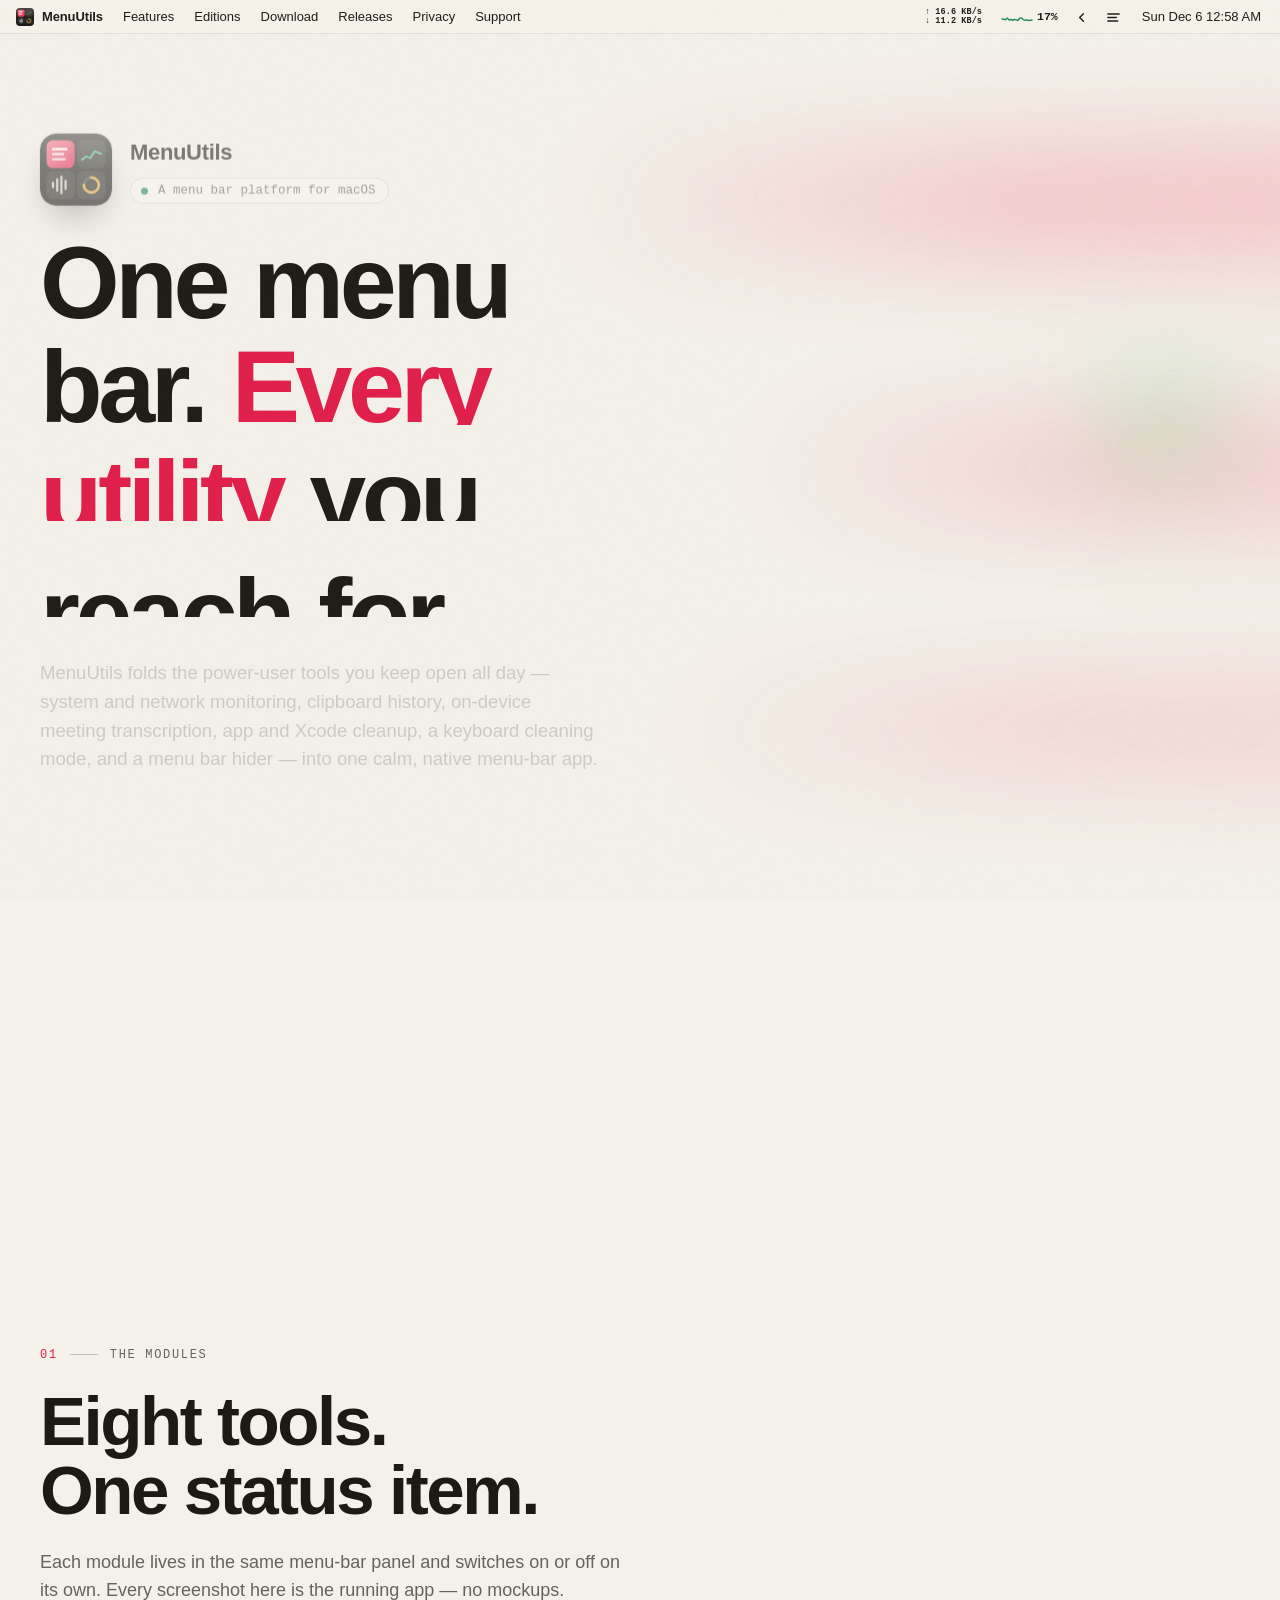
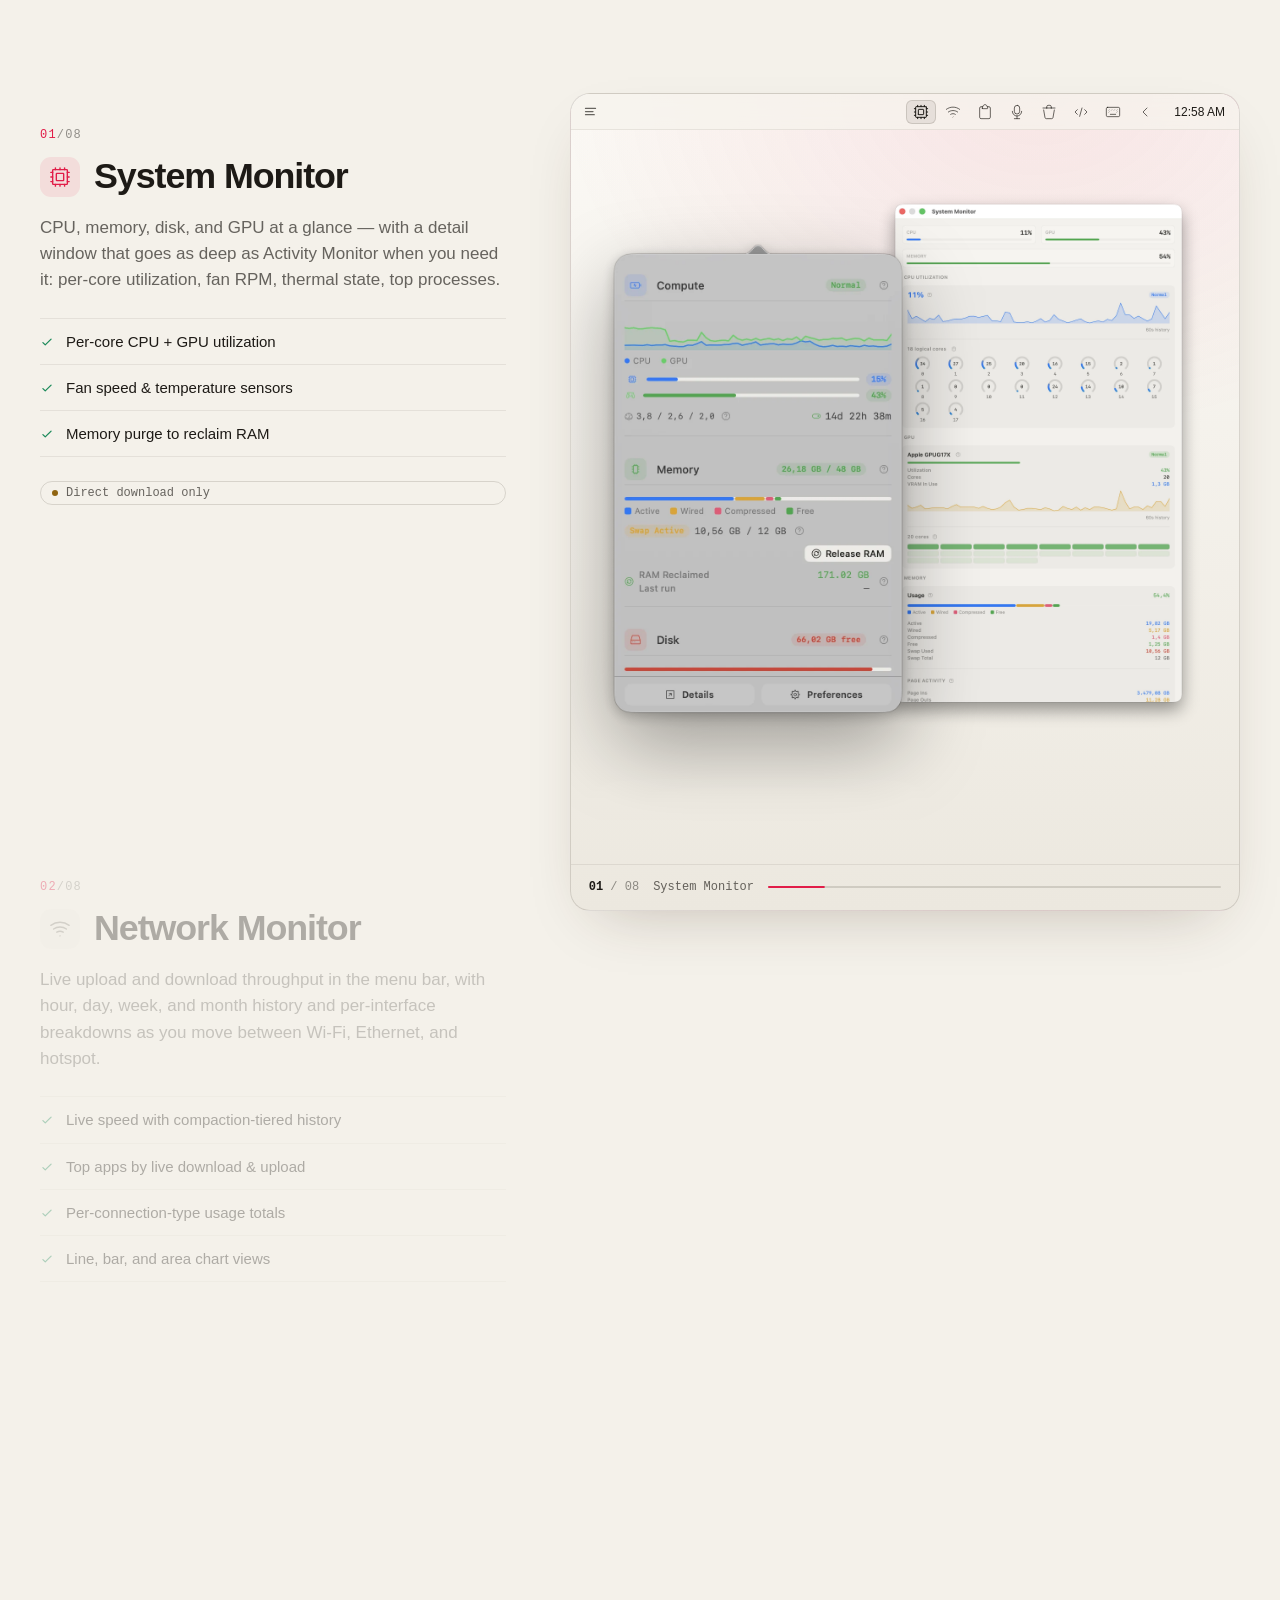
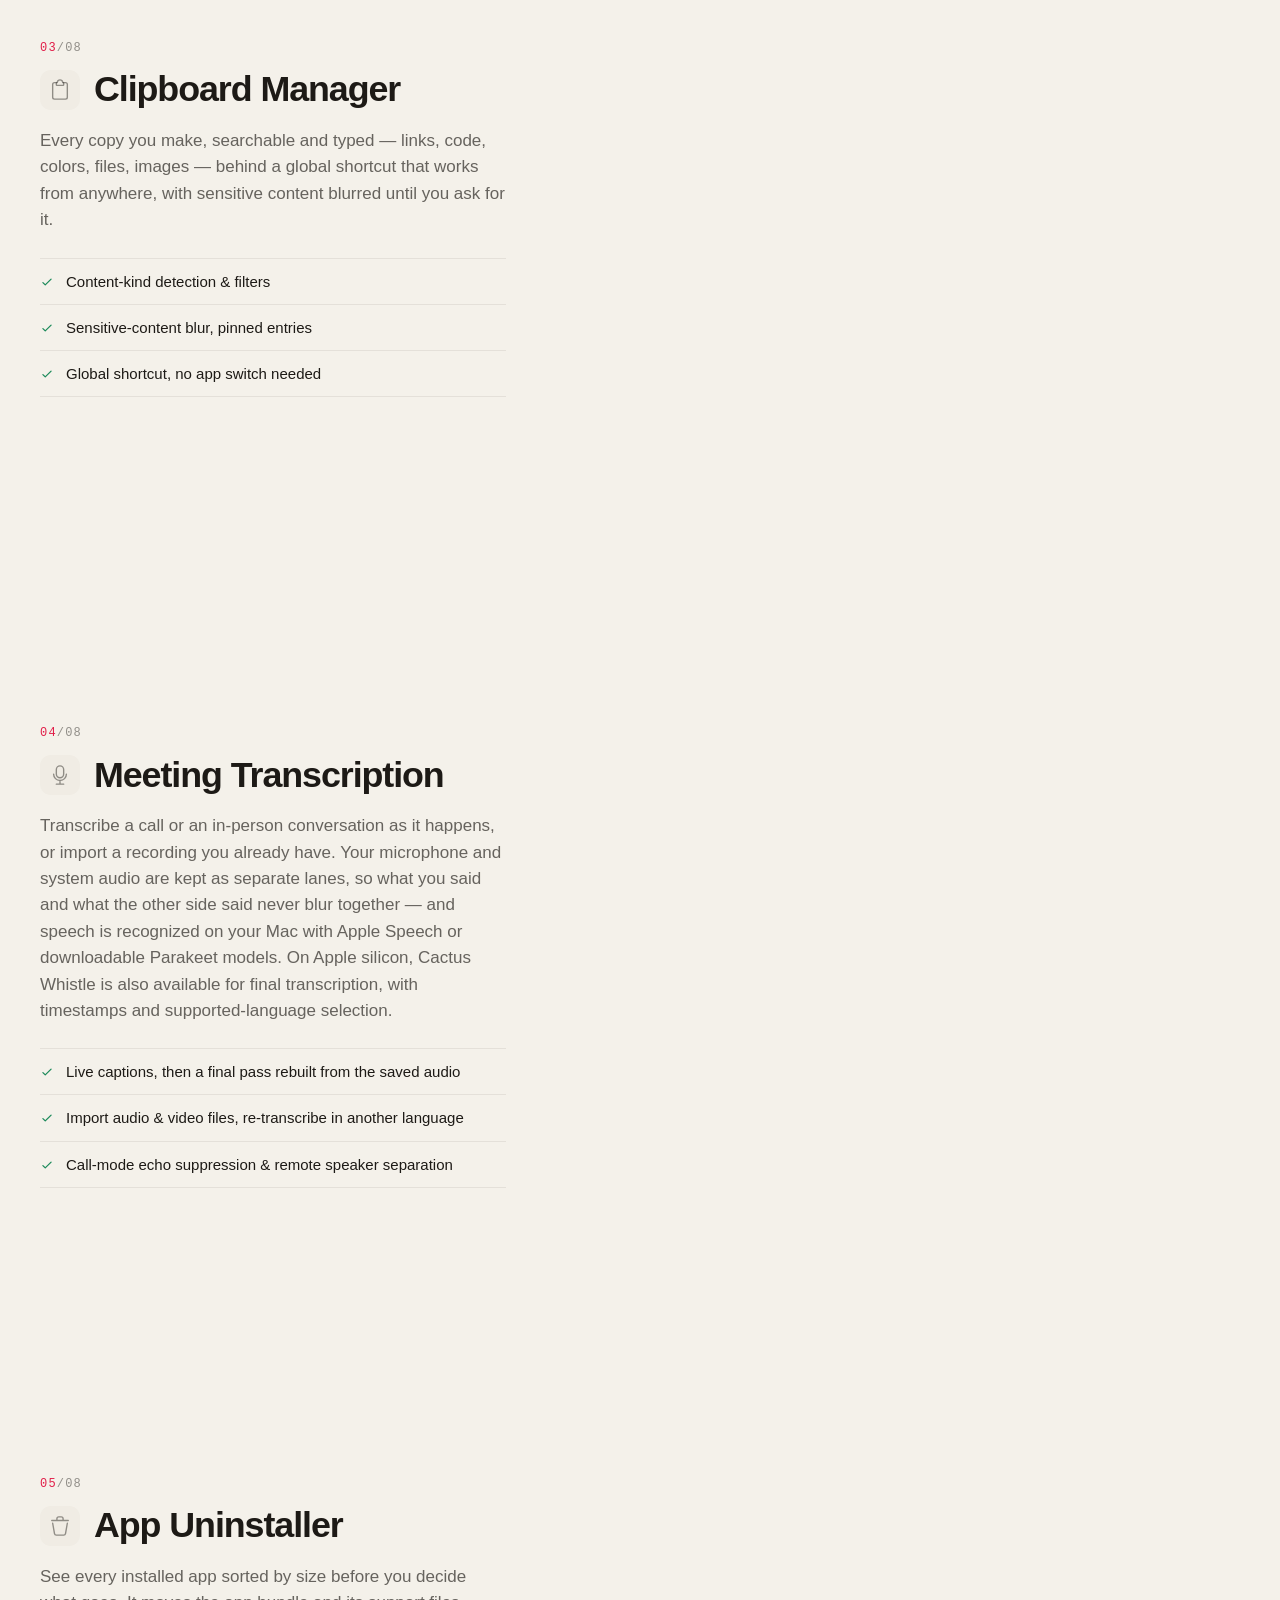
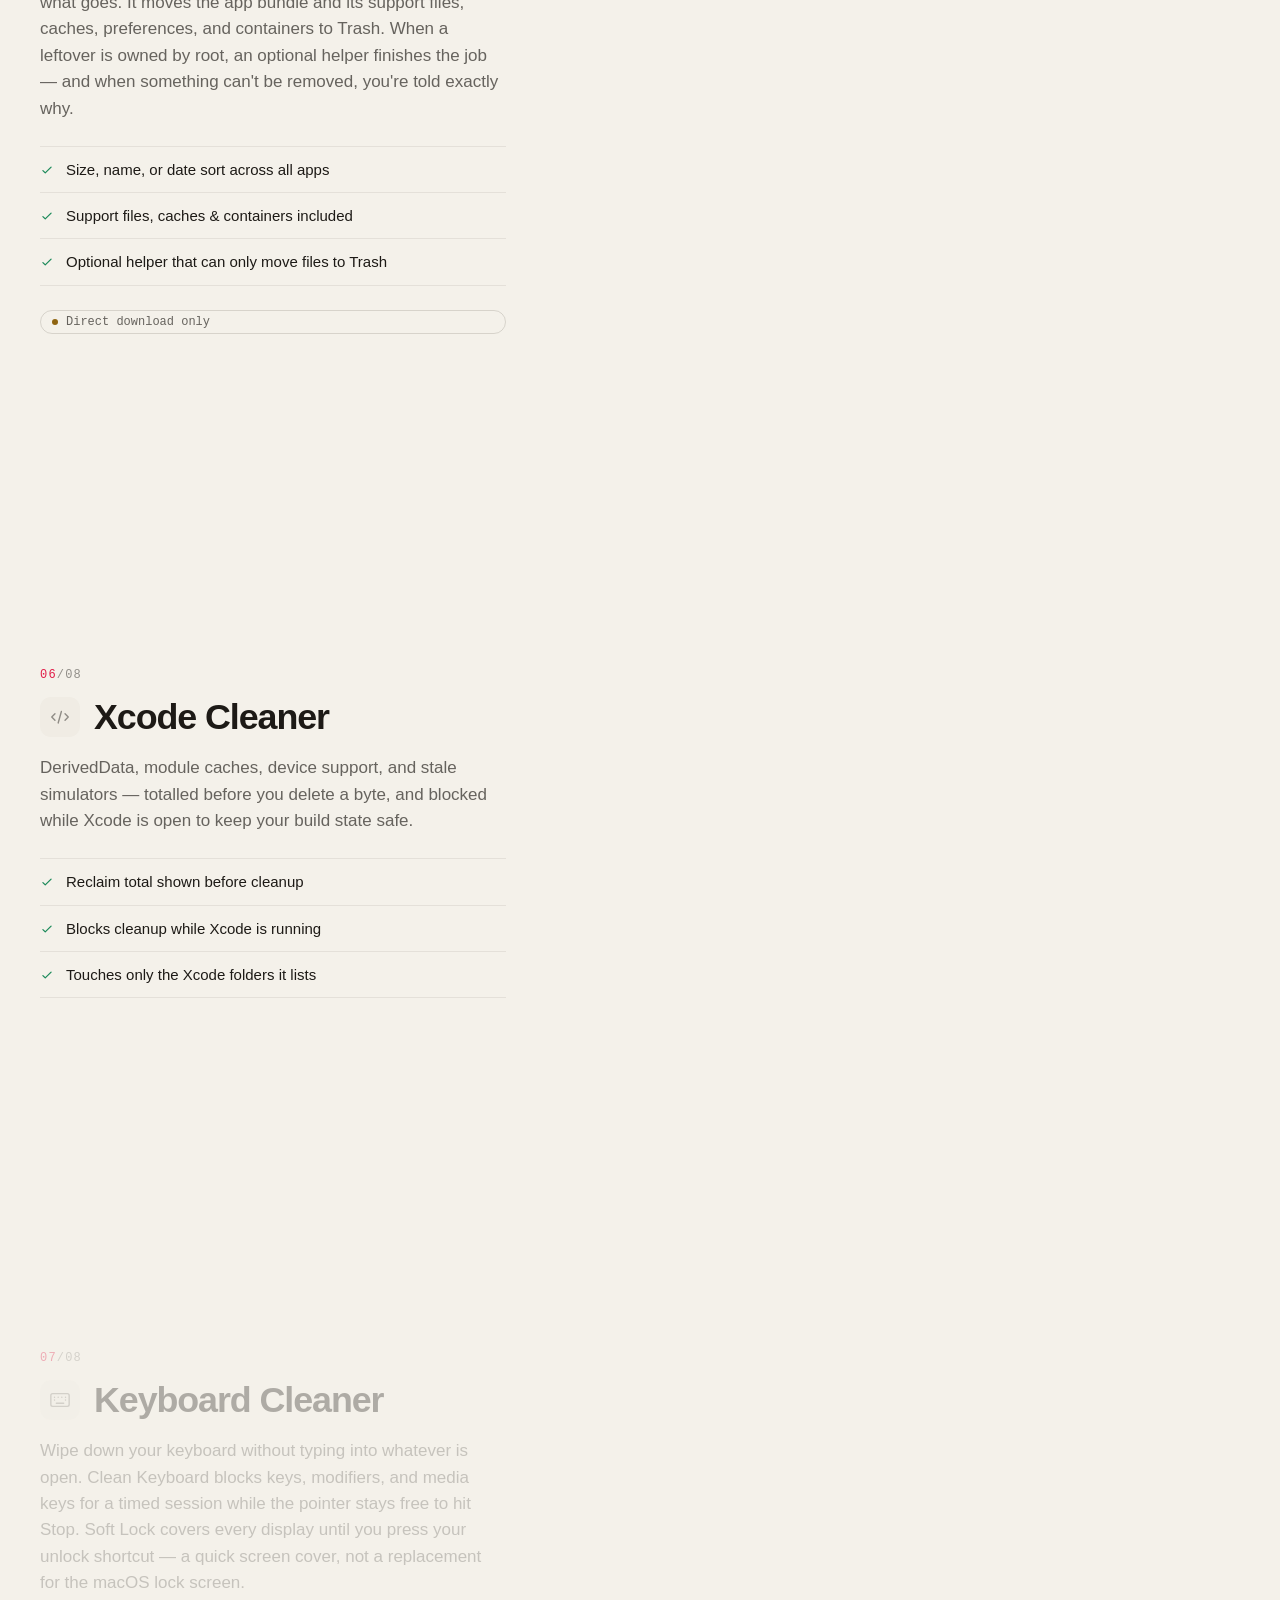
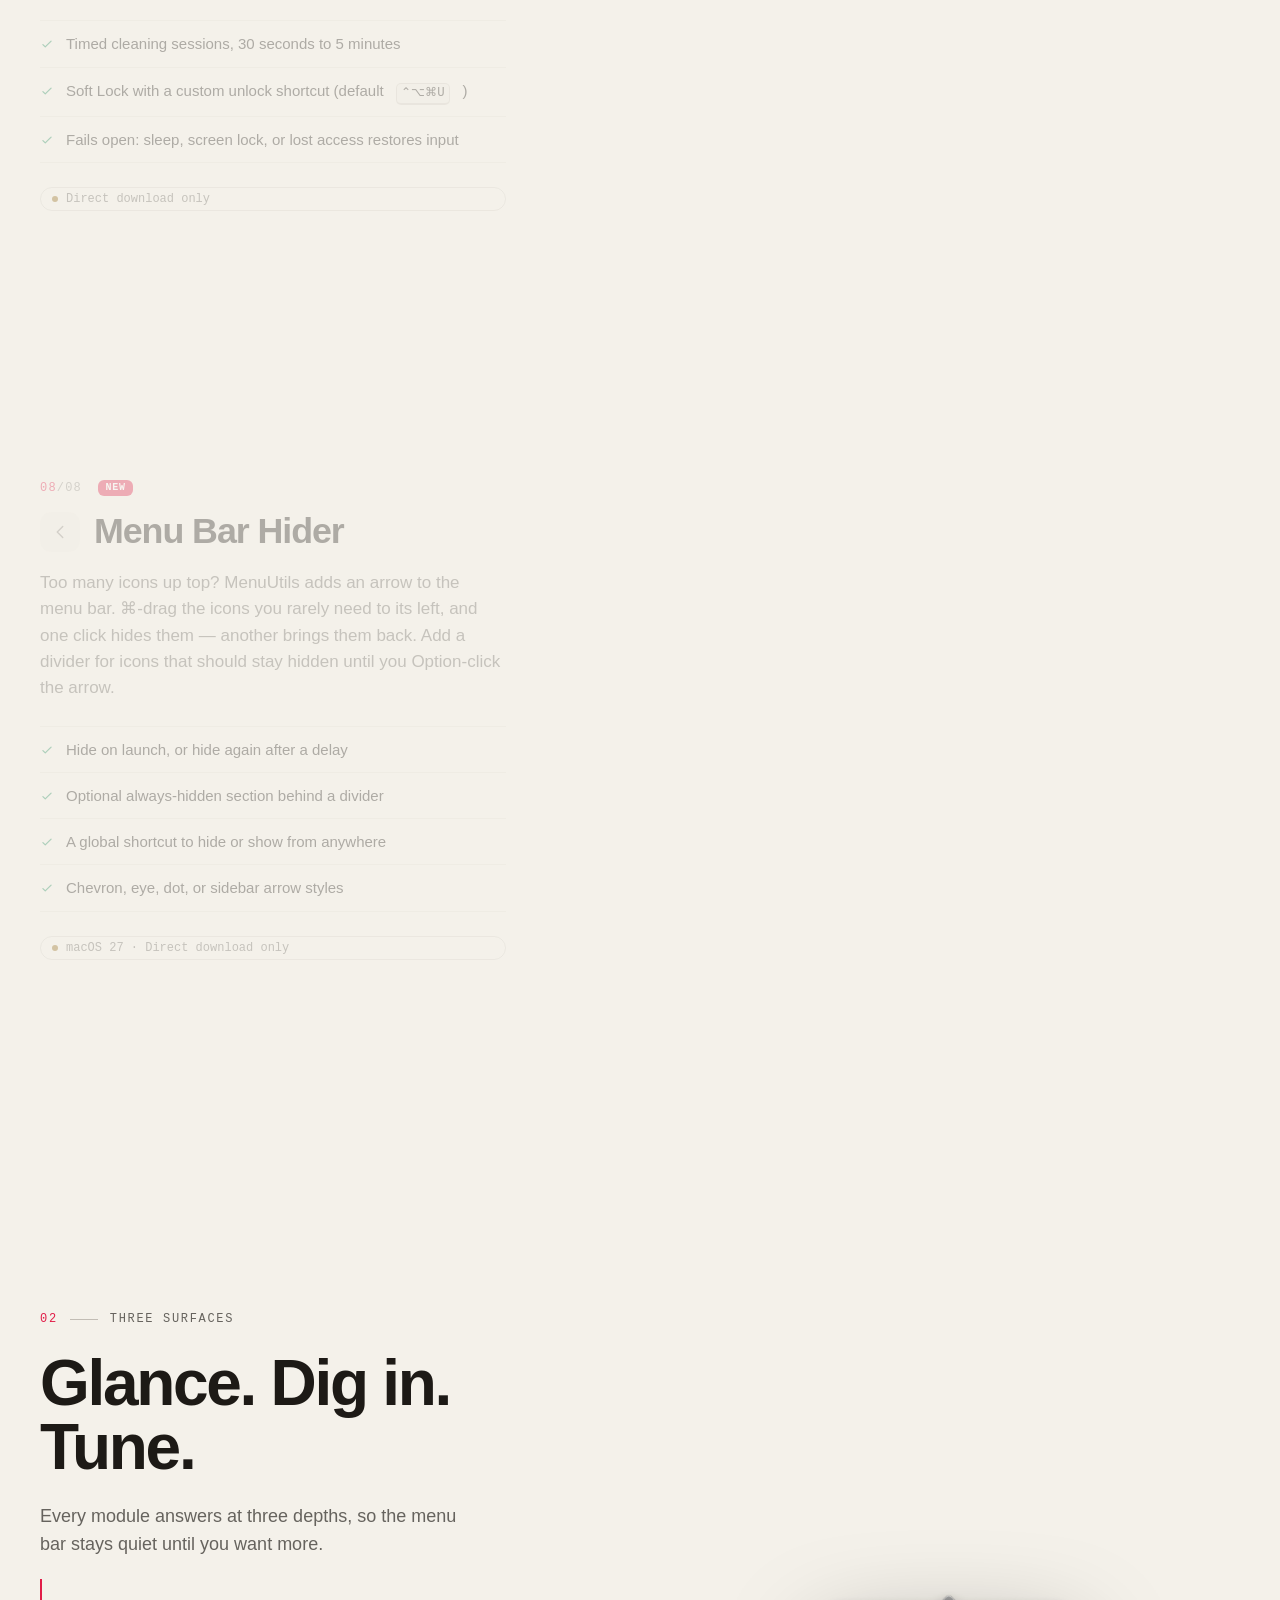
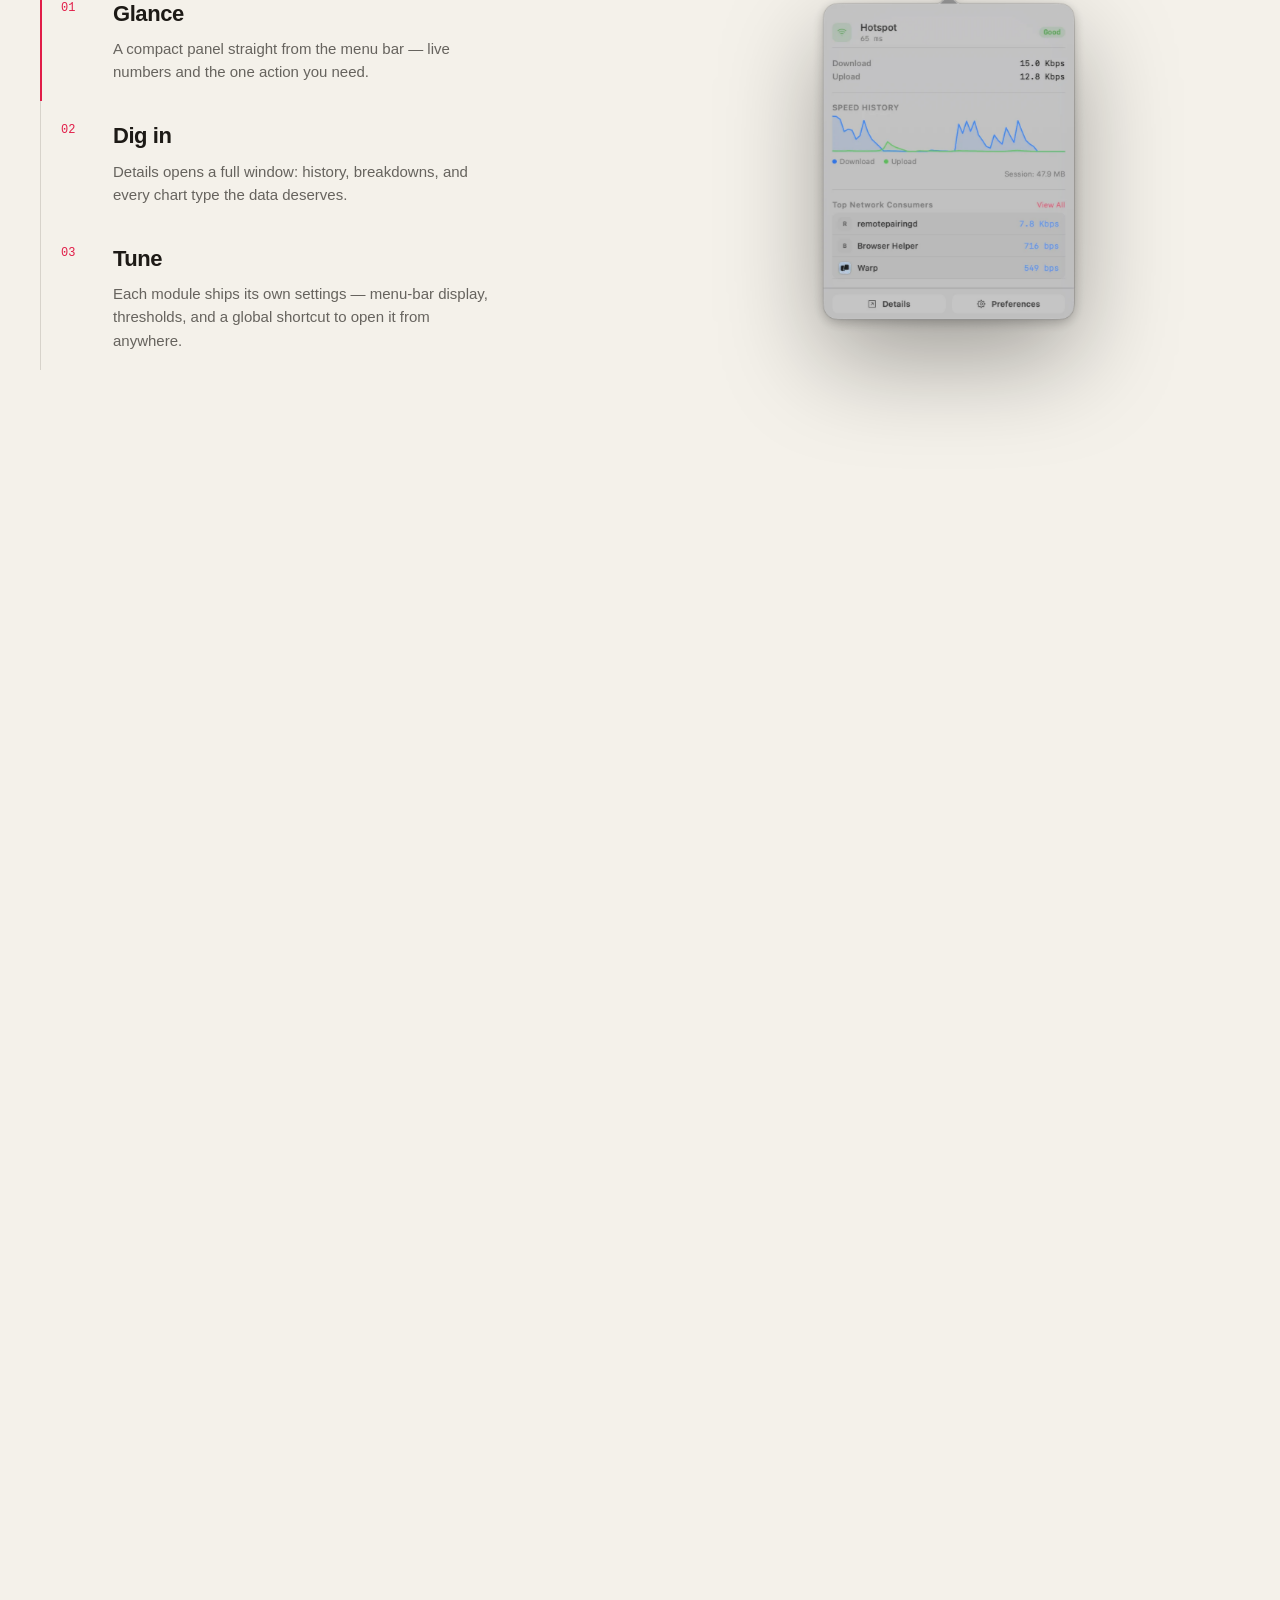
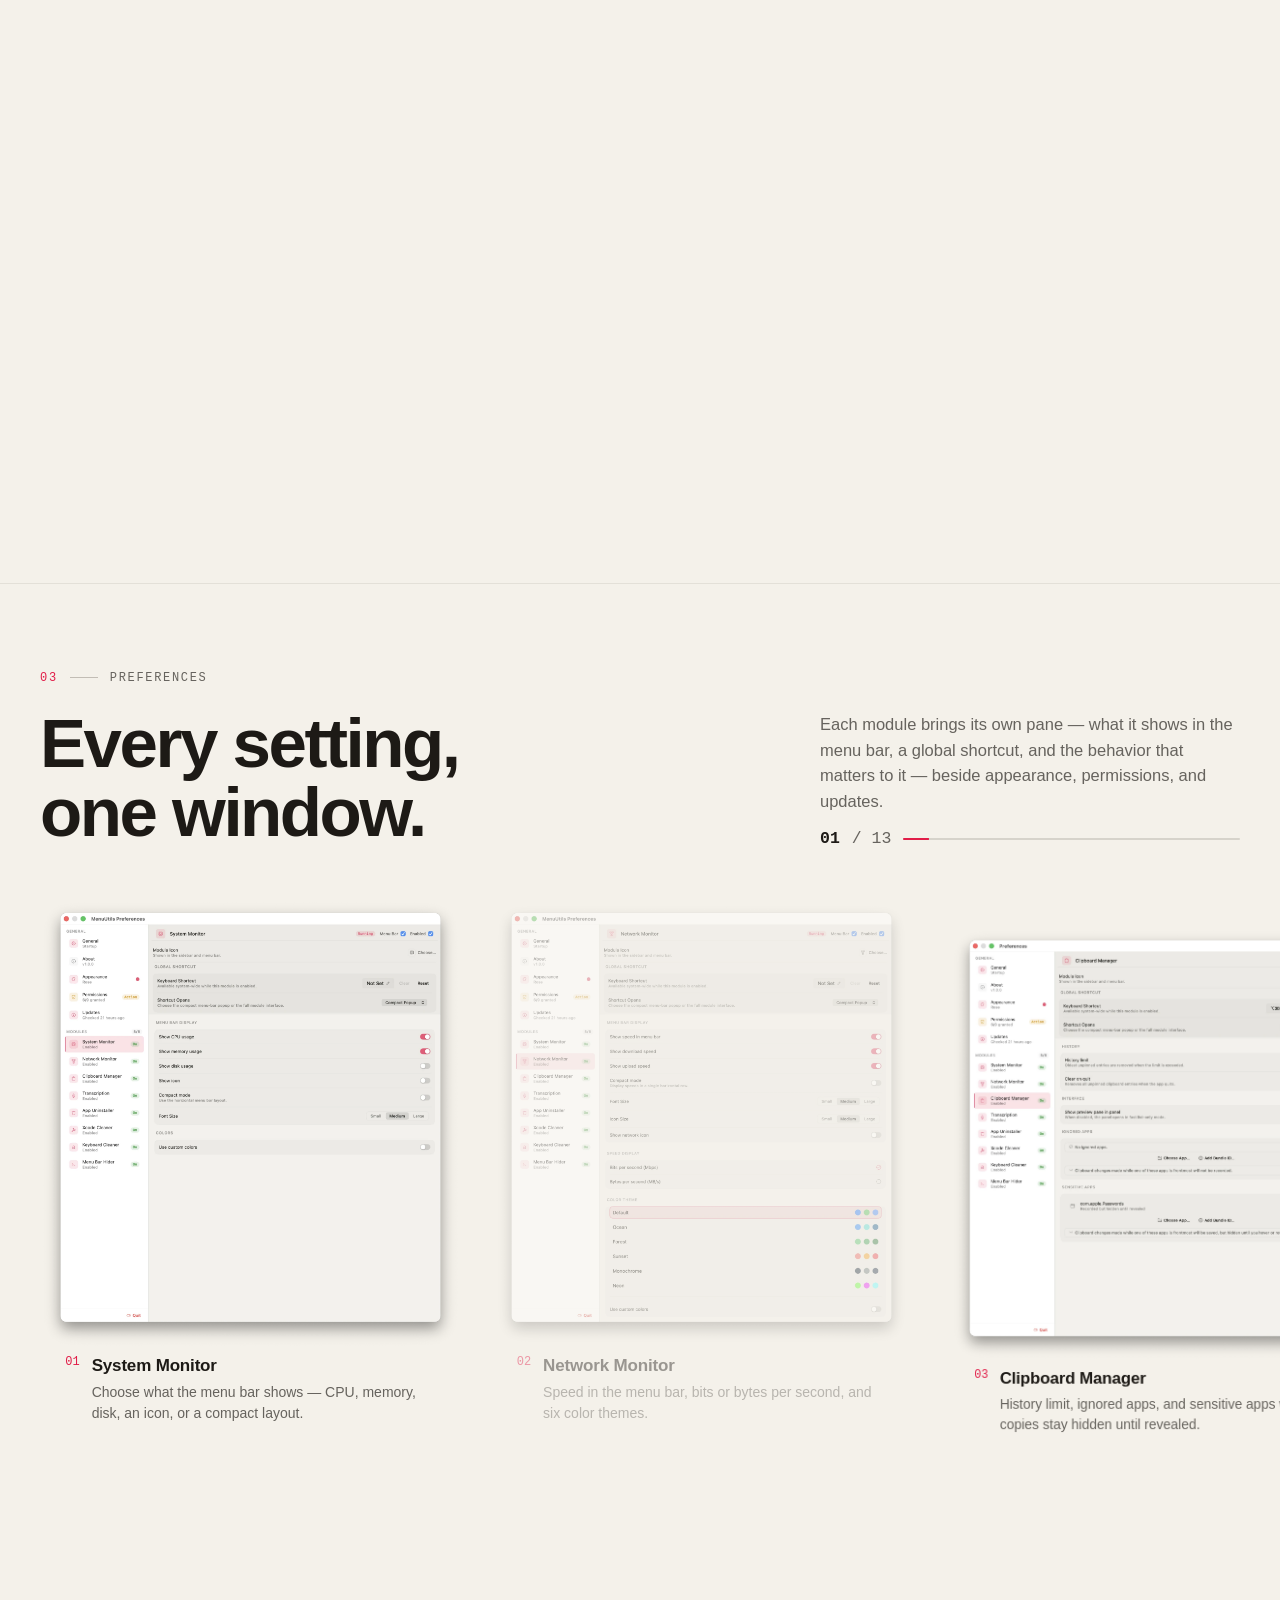
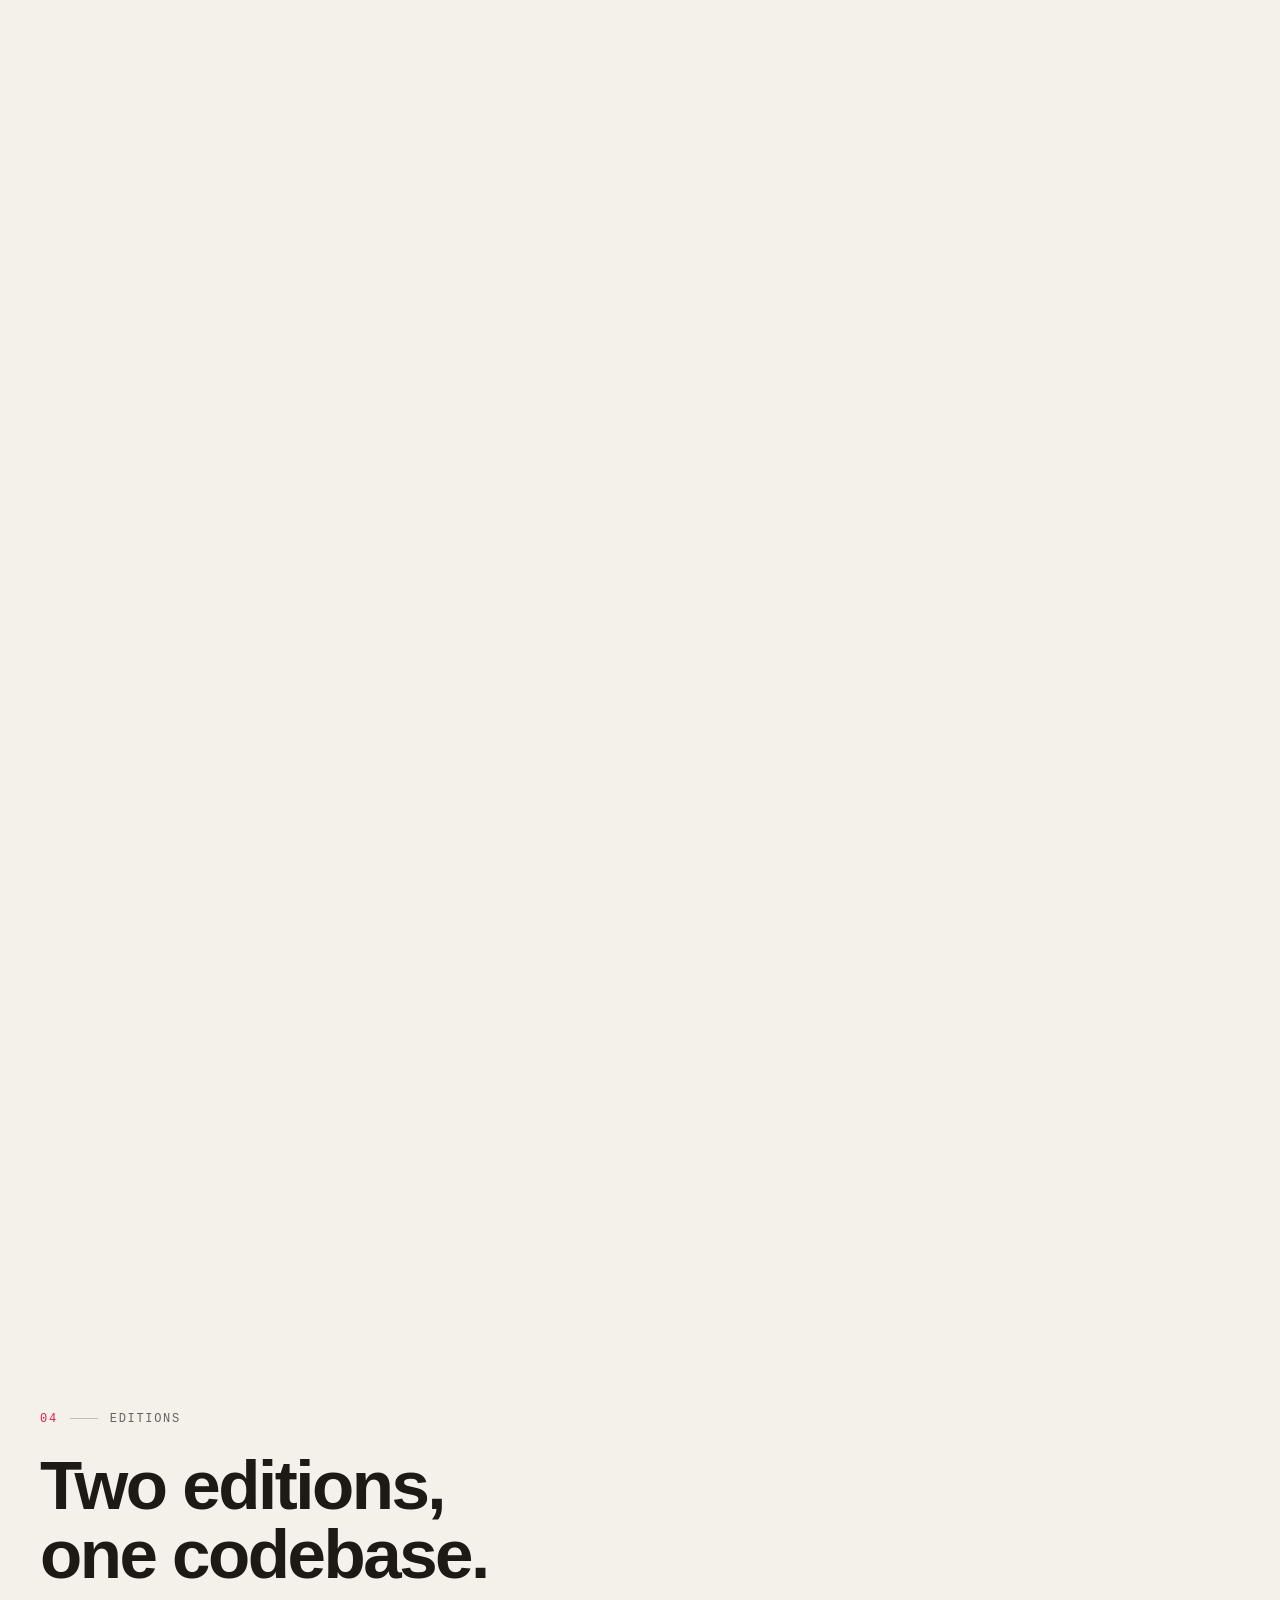
==== commit 8c99c90d: "Publish MenuUtils v0.8.7" ====
--- a/index.html
+++ b/index.html
@@ -109,7 +109,7 @@
       <li><a href="/support">Support</a></li>
     </ul>
     <div class="mb-pop-foot">
-      <a class="btn btn-primary btn-block" data-release-download href="https://github.com/darkbringer1/menuutils/releases/download/v0.8.6/MenuUtils-0.8.6.dmg"><svg class="icon" viewBox="0 0 24 24" aria-hidden="true"><use href="#ic-download"/></svg> Download for Mac</a>
+      <a class="btn btn-primary btn-block" data-release-download href="https://github.com/darkbringer1/menuutils/releases/download/v0.8.7/MenuUtils-0.8.7.dmg"><svg class="icon" viewBox="0 0 24 24" aria-hidden="true"><use href="#ic-download"/></svg> Download for Mac</a>
     </div>
   </div>
 </header>
@@ -136,7 +136,7 @@
       <h1 id="hero-title" class="display" data-hero-title>One menu bar. <span class="accent">Every utility</span> you reach for.</h1>
       <p class="lede" data-hero>MenuUtils folds the power-user tools you keep open all day — system and network monitoring, clipboard history, on-device meeting transcription, app and Xcode cleanup, a keyboard cleaning mode, and a menu bar hider — into one calm, native menu-bar app.</p>
       <div class="cta-row" data-hero>
-        <a class="btn btn-primary btn-lg" data-magnetic data-release-download href="https://github.com/darkbringer1/menuutils/releases/download/v0.8.6/MenuUtils-0.8.6.dmg"><svg class="icon" viewBox="0 0 24 24" aria-hidden="true"><use href="#ic-download"/></svg> Download for Mac</a>
+        <a class="btn btn-primary btn-lg" data-magnetic data-release-download href="https://github.com/darkbringer1/menuutils/releases/download/v0.8.7/MenuUtils-0.8.7.dmg"><svg class="icon" viewBox="0 0 24 24" aria-hidden="true"><use href="#ic-download"/></svg> Download for Mac</a>
         <a class="btn btn-ghost btn-lg" href="#features">See what's inside <svg class="icon" viewBox="0 0 24 24" aria-hidden="true"><use href="#ic-arrow-right"/></svg></a>
       </div>
       <p class="spec-line" data-hero><span class="spec-free"><svg class="icon" viewBox="0 0 24 24" aria-hidden="true"><use href="#ic-check"/></svg>Free, no trial</span> <i></i> macOS 26.0 or later <i></i> Apple Silicon <i></i> Notarized by Apple</p>
@@ -601,7 +601,7 @@
       <h2 id="download-title" data-split>Put it in your<br>menu bar.</h2>
       <p>The direct download is the complete edition, and it costs nothing — no trial clock, no account, no feature paywall. Every module and Sparkle self-updates, signed with Developer ID and notarized by Apple.</p>
       <div class="cta-row">
-        <a class="btn btn-primary btn-lg" data-magnetic data-release-download href="https://github.com/darkbringer1/menuutils/releases/download/v0.8.6/MenuUtils-0.8.6.dmg"><svg class="icon" viewBox="0 0 24 24" aria-hidden="true"><use href="#ic-download"/></svg> Get the latest DMG</a>
+        <a class="btn btn-primary btn-lg" data-magnetic data-release-download href="https://github.com/darkbringer1/menuutils/releases/download/v0.8.7/MenuUtils-0.8.7.dmg"><svg class="icon" viewBox="0 0 24 24" aria-hidden="true"><use href="#ic-download"/></svg> Get the latest DMG</a>
         <a class="btn btn-ghost btn-lg" href="https://github.com/darkbringer1/menuutils/releases">All releases <svg class="icon" viewBox="0 0 24 24" aria-hidden="true"><use href="#ic-arrow-up-right"/></svg></a>
       </div>
       <p class="spec-line"><span class="spec-free"><svg class="icon" viewBox="0 0 24 24" aria-hidden="true"><use href="#ic-check"/></svg>Free, no trial</span> <i></i> macOS 26.0 or later <i></i> Apple Silicon</p>
@@ -629,24 +629,19 @@
     <div class="latest-card" data-reveal>
       <div class="latest-meta">
         <p class="eyebrow">Latest release</p>
-        <p class="latest-number" aria-hidden="true">0.8.6</p>
-        <h2 id="latest-title">MenuUtils 0.8.6</h2>
+        <p class="latest-number" aria-hidden="true">0.8.7</p>
+        <h2 id="latest-title">MenuUtils 0.8.7</h2>
         <p class="latest-date">Released November 22, 2026. Signed with Developer ID and notarized by Apple.</p>
       </div>
       <div class="latest-body">
         <ul class="change-list">
-          <li><span class="change-kind" data-kind="new">New</span> Added Nemotron Unified ASR 0.6B for multilingual live captions across 25 European languages.</li>
-          <li><span class="change-kind" data-kind="new">New</span> Added Cohere Transcribe 2B for high-accuracy on-device final transcription across 14 languages, including Arabic, CJK, and Vietnamese.</li>
-          <li><span class="change-kind" data-kind="new">New</span> Added automatic live speaker echo suppression in Call mode when using speakers, automatically bypassing when headphones are connected.</li>
-          <li><span class="change-kind" data-kind="new">New</span> Added a collapsible, resizable sidebar (Option-Command-S) to the Meeting Transcription workspace.</li>
-          <li><span class="change-kind" data-kind="improved">Improved</span> Unified permissions across all modules with live refresh on return from System Settings and direct Speech Recognition controls.</li>
-          <li><span class="change-kind" data-kind="improved">Improved</span> Hid redundant folder-access setup prompts in direct builds and cleaned up popover scrollbars.</li>
+          <li><span class="change-kind" data-kind="fixed">Fixed</span> Fixed menu bar popovers showing a legacy vertical scrollbar gutter on macOS by suppressing scroll indicators unconditionally.</li>
         </ul>
         <div class="cta-row">
-          <a class="btn btn-primary" href="https://github.com/darkbringer1/menuutils/releases/download/v0.8.6/MenuUtils-0.8.6.dmg">Download 0.8.6</a>
+          <a class="btn btn-primary" href="https://github.com/darkbringer1/menuutils/releases/download/v0.8.7/MenuUtils-0.8.7.dmg">Download 0.8.7</a>
           <a class="btn btn-ghost" href="/releases">All release notes</a>
         </div>
-        <p class="checksum"><span>SHA-256</span> <code>ed79ebe49e8eaec01163a2078e38b2d84d8ed593381dab6efbf934adff90c735</code></p>
+        <p class="checksum"><span>SHA-256</span> <code>81e281e55fc1c618688bc1f799ee749fe953eaace5438bc379c3e311f6c90335</code></p>
       </div>
     </div>
   </div>
